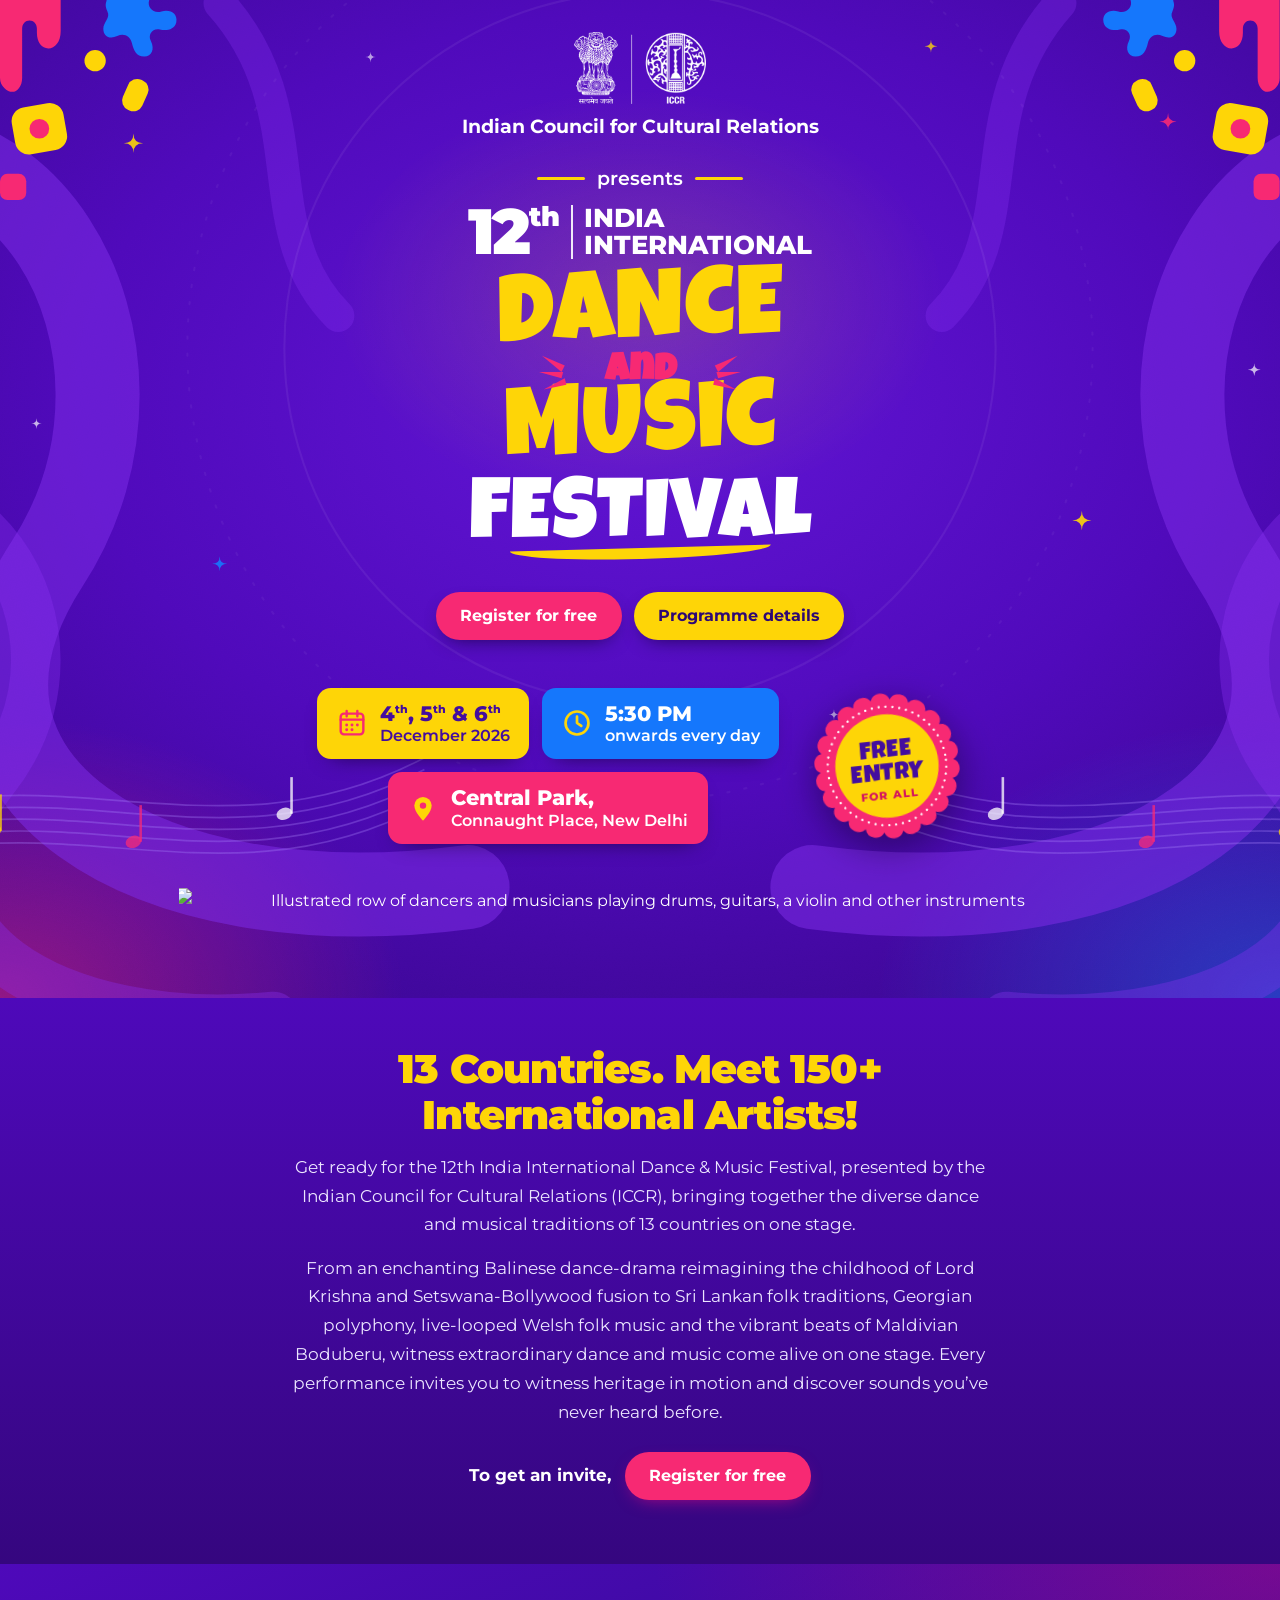
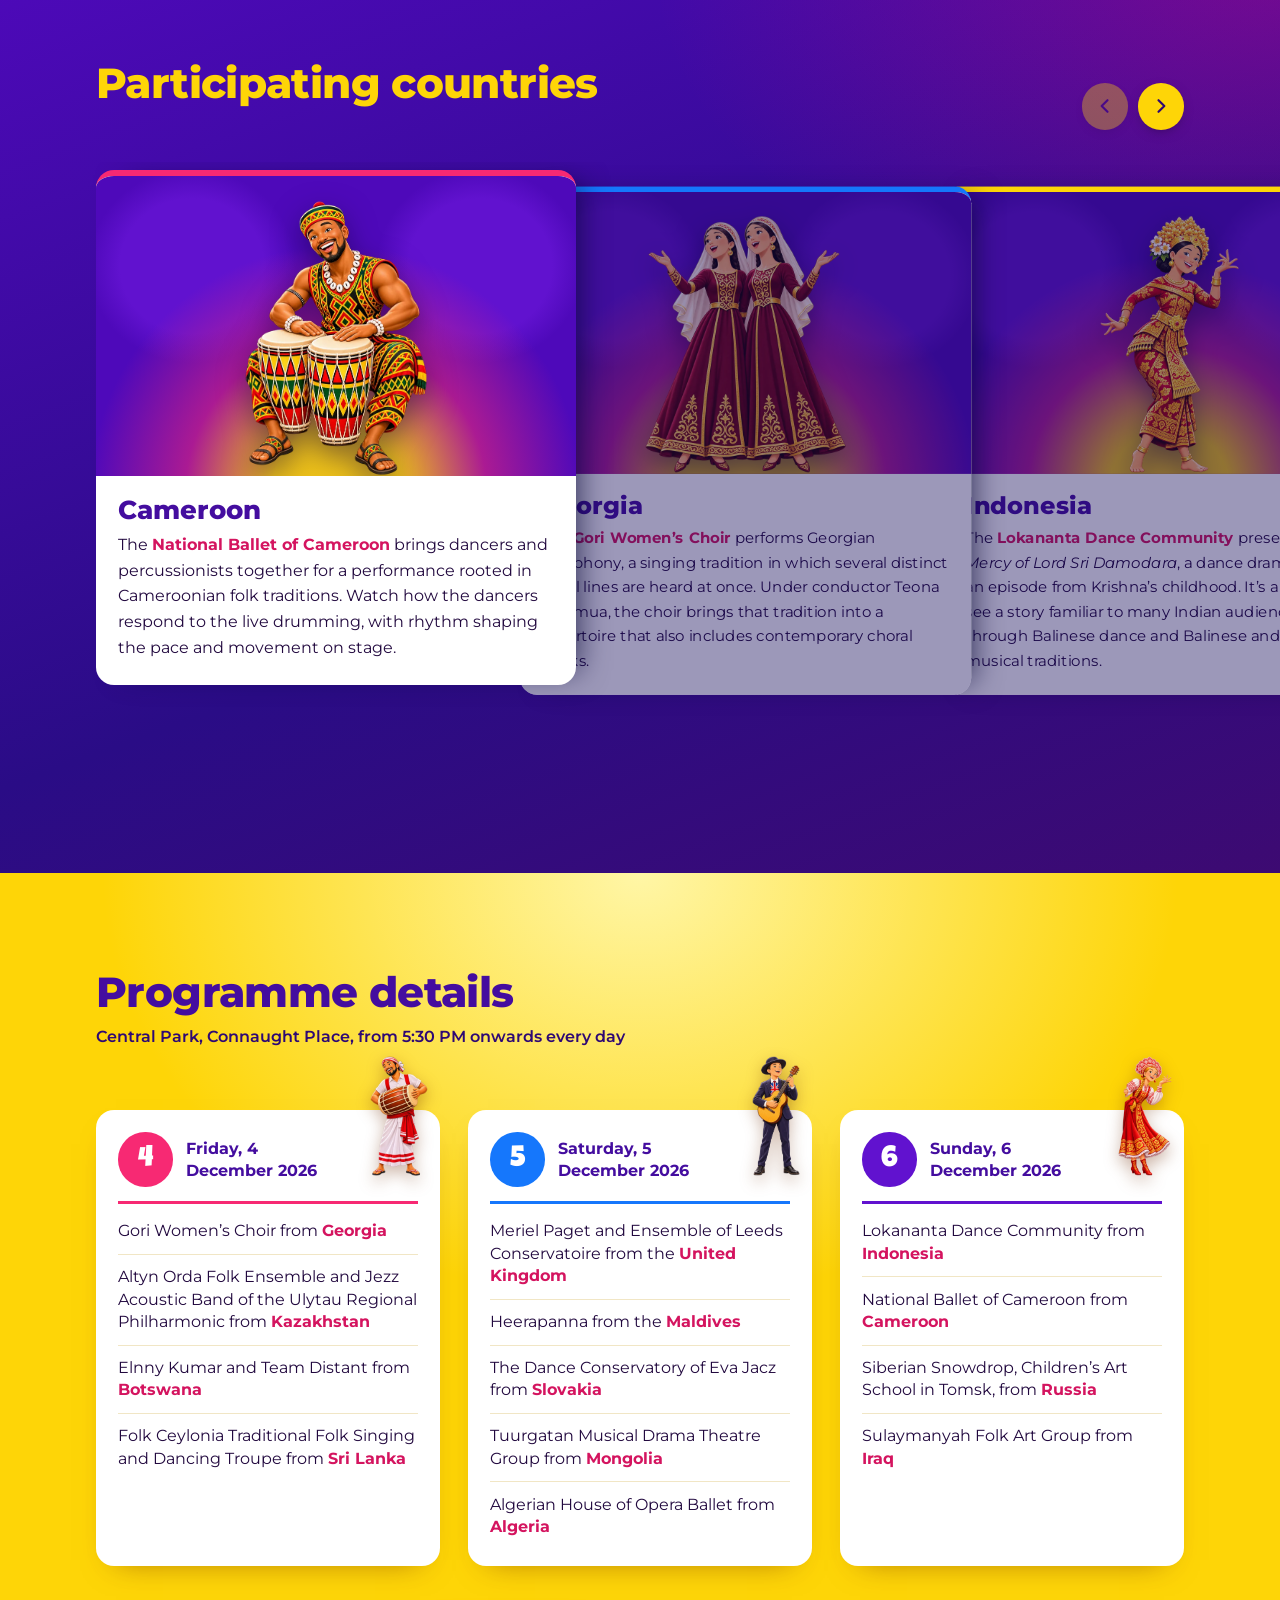
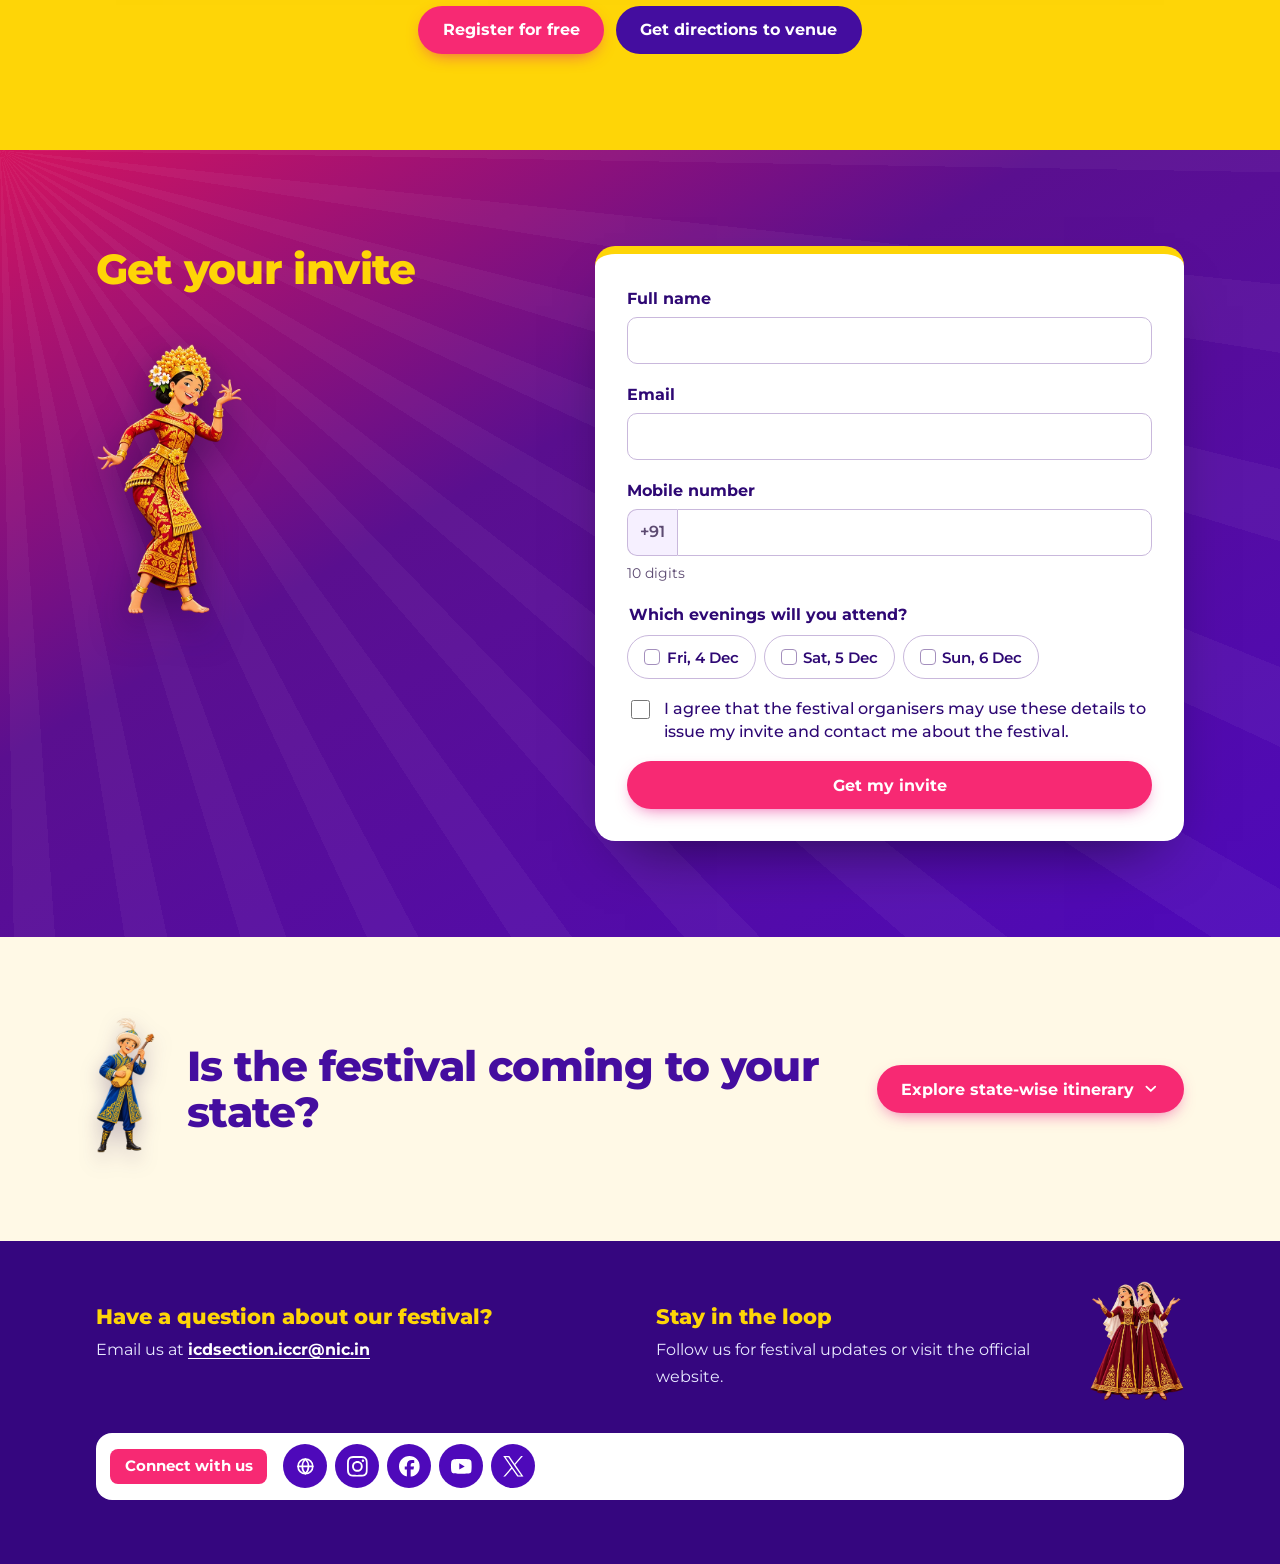
==== mus-dance/index.html @ d23a51f9 "feat: add event registration form and styling updates" ====
<!doctype html>
<html lang="en">
<head>
  <meta charset="utf-8">
  <meta name="viewport" content="width=device-width, initial-scale=1">
  <title>12th India International Dance &amp; Music Festival | 4–6 December 2026, New Delhi</title>
  <meta name="description" content="Three evenings of dance and music from around the world at Central Park, Connaught Place, New Delhi. 4–6 December 2026, 5:30 PM onwards. Free entry — register for your invite.">

  <!-- ===== Copy these into the host page's <head> ===== -->
  <link rel="preconnect" href="https://fonts.googleapis.com">
  <link rel="preconnect" href="https://fonts.gstatic.com" crossorigin>
  <link rel="stylesheet" href="https://fonts.googleapis.com/css2?family=Luckiest+Guy&family=Montserrat:ital,wght@0,400;0,500;0,600;0,700;0,800;0,900;1,800&display=swap">
  <link rel="stylesheet" href="iidmf.css">
  <style>.iidmf-demo-body{margin:0}</style> <!-- demo page only, do not copy -->
  <!-- ===== end ===== -->
</head>
<body class="iidmf-demo-body">

<!-- =====================================================================
     EMBED START — paste everything from here to "EMBED END" into the page
     ===================================================================== -->
<div class="iidmf" id="iidmf" lang="en"
     data-function-url="https://ymoplljkdpqenexgxamt.supabase.co/functions/v1/register"
     data-logo="assets/iccr-logo-white.png">

  <!-- ================= HERO ================= -->
  <header class="iidmf-hero" id="iidmf-top">
    <svg class="iidmf-splash iidmf-splash--l" viewBox="0 0 240 260" aria-hidden="true" focusable="false">
      <path fill="#f72973" d="M0 0h74v38c0 13-7 21-15 21s-14-7-14-19v-5c0-6-4-10-9-10s-9 4-9 10v60c0 10-6 17-12 17S0 105 0 95z"/>
      <path fill="#1577fc" d="M112 0h70c-3 9 5 17 15 14 11-3 20 3 18 13-2 9-12 11-20 9-9-2-15 6-11 14 5 10 1 19-8 19-10 0-13-8-15-16-2-9-10-13-18-9-9 4-17 1-17-9 0-8 9-13 5-21-4-9-1-11-1-14z"/>
      <rect x="16" y="128" width="64" height="58" rx="17" fill="#fed507" transform="rotate(-10 48 157)"/>
      <circle cx="48" cy="157" r="12" fill="#f72973"/>
      <circle cx="116" cy="74" r="13" fill="#fed507"/>
      <rect x="0" y="212" width="32" height="32" rx="9" fill="#f72973"/>
      <rect x="152" y="96" width="26" height="40" rx="12" fill="#fed507" transform="rotate(24 165 116)"/>
    </svg>
    <svg class="iidmf-splash iidmf-splash--r" viewBox="0 0 240 260" aria-hidden="true" focusable="false">
      <path fill="#f72973" d="M0 0h74v38c0 13-7 21-15 21s-14-7-14-19v-5c0-6-4-10-9-10s-9 4-9 10v60c0 10-6 17-12 17S0 105 0 95z"/>
      <path fill="#1577fc" d="M112 0h70c-3 9 5 17 15 14 11-3 20 3 18 13-2 9-12 11-20 9-9-2-15 6-11 14 5 10 1 19-8 19-10 0-13-8-15-16-2-9-10-13-18-9-9 4-17 1-17-9 0-8 9-13 5-21-4-9-1-11-1-14z"/>
      <rect x="16" y="128" width="64" height="58" rx="17" fill="#fed507" transform="rotate(-10 48 157)"/>
      <circle cx="48" cy="157" r="12" fill="#f72973"/>
      <circle cx="116" cy="74" r="13" fill="#fed507"/>
      <rect x="0" y="212" width="32" height="32" rx="9" fill="#f72973"/>
      <rect x="152" y="96" width="26" height="40" rx="12" fill="#fed507" transform="rotate(24 165 116)"/>
    </svg>
    <div class="iidmf-hero__head">
      <img class="iidmf-hero__logo" src="assets/iccr-logo-white.png" width="360" height="198" alt="Government of India, Indian Council for Cultural Relations (ICCR)">
      <p class="iidmf-hero__org">Indian Council for Cultural Relations</p>
      <p class="iidmf-hero__presents"><span>presents</span></p>
      <h1 class="iidmf-title">
        <span class="iidmf-title__top"><span class="iidmf-title__num">12<sup>th</sup></span> <span class="iidmf-title__intl">India <br>International</span></span>
        <span class="iidmf-title__dance">Dance</span>
        <span class="iidmf-title__and"><span class="iidmf-burst iidmf-burst--l" aria-hidden="true"></span>and<span class="iidmf-burst iidmf-burst--r" aria-hidden="true"></span></span>
        <span class="iidmf-title__music">Music</span>
        <span class="iidmf-title__fest">Festival</span>
      </h1>
      <div class="iidmf-hero__actions">
        <a class="iidmf-btn iidmf-btn--primary" href="#iidmf-register">Register for free</a>
        <a class="iidmf-btn iidmf-btn--sun" href="#iidmf-programme">Programme details</a>
      </div>
    </div>

    <div class="iidmf-wrap iidmf-hero__info" aria-label="Dates, time and venue">
      <ul class="iidmf-pills">
        <li class="iidmf-pill">
          <svg viewBox="0 0 24 24" aria-hidden="true"><use href="#iidmf-i-cal"/></svg>
          <span><strong>4<sup>th</sup>, 5<sup>th</sup> &amp; 6<sup>th</sup></strong> December 2026</span>
        </li>
        <li class="iidmf-pill">
          <svg viewBox="0 0 24 24" aria-hidden="true"><use href="#iidmf-i-clock"/></svg>
          <span><strong>5:30 PM</strong> onwards every day</span>
        </li>
        <li class="iidmf-pill">
          <svg viewBox="0 0 24 24" aria-hidden="true"><use href="#iidmf-i-pin"/></svg>
          <span><strong>Central Park,</strong> Connaught Place, New Delhi</span>
        </li>
      </ul>
      <svg class="iidmf-free" viewBox="0 0 200 200" role="img" aria-label="Free entry for all">
          <path fill="#f72973" d="M187.80 100.00A13.28 13.28 0 0 1 184.24 124.74A13.28 13.28 0 0 1 173.86 147.47A13.28 13.28 0 0 1 157.50 166.35A13.28 13.28 0 0 1 136.47 179.87A13.28 13.28 0 0 1 112.50 186.91A13.28 13.28 0 0 1 87.50 186.91A13.28 13.28 0 0 1 63.53 179.87A13.28 13.28 0 0 1 42.50 166.35A13.28 13.28 0 0 1 26.14 147.47A13.28 13.28 0 0 1 15.76 124.74A13.28 13.28 0 0 1 12.20 100.00A13.28 13.28 0 0 1 15.76 75.26A13.28 13.28 0 0 1 26.14 52.53A13.28 13.28 0 0 1 42.50 33.65A13.28 13.28 0 0 1 63.53 20.13A13.28 13.28 0 0 1 87.50 13.09A13.28 13.28 0 0 1 112.50 13.09A13.28 13.28 0 0 1 136.47 20.13A13.28 13.28 0 0 1 157.50 33.65A13.28 13.28 0 0 1 173.86 52.53A13.28 13.28 0 0 1 184.24 75.26A13.28 13.28 0 0 1 187.80 100.00Z"/>
          <circle cx="100" cy="100" r="78" fill="none" stroke="#fff" stroke-width="3" stroke-dasharray="0.1 9" stroke-linecap="round"/>
          <circle cx="100" cy="100" r="68" fill="#fed507"/>
          <text x="100" y="88" text-anchor="middle">FREE</text>
          <text x="100" y="119" text-anchor="middle">ENTRY</text>
          <text class="iidmf-free__small" x="100" y="143" text-anchor="middle">FOR ALL</text>
        </svg>
    </div>

    <img class="iidmf-hero__figures"
         src="assets/dancing-figures-1978.webp"
         srcset="assets/dancing-figures-1000.webp 1000w, assets/dancing-figures-1978.webp 1978w"
         sizes="(max-width: 62rem) 100vw, 62rem"
         width="1978" height="236"
         alt="Illustrated row of dancers and musicians playing drums, guitars, a violin and other instruments">
  </header>

  <!-- ================= INTRO ================= -->
  <section class="iidmf-band" id="iidmf-about" aria-labelledby="iidmf-intro-h">
    <div class="iidmf-wrap iidmf-band__text">
      <h2 class="iidmf-band__h" id="iidmf-intro-h">13 Countries. Meet 150+ International Artists!</h2>
      <p class="iidmf-band__lede">Get ready for the 12th India International Dance &amp; Music Festival, presented by the Indian Council for Cultural Relations (ICCR), bringing together the diverse dance and musical traditions of 13 countries on one stage.</p>
      <p class="iidmf-band__lede">From an enchanting Balinese dance-drama reimagining the childhood of Lord Krishna and Setswana-Bollywood fusion to Sri Lankan folk traditions, Georgian polyphony, live-looped Welsh folk music and the vibrant beats of Maldivian Boduberu, witness extraordinary dance and music come alive on one stage. Every performance invites you to witness heritage in motion and discover sounds you’ve never heard before.</p>
      <p class="iidmf-band__cta"><span>To get an invite,</span> <a class="iidmf-btn iidmf-btn--primary" href="#iidmf-register">Register for free</a></p>
    </div>
  </section>

  <!-- ================= COUNTRIES ================= -->
  <section class="iidmf-section iidmf-countries" id="iidmf-countries" aria-labelledby="iidmf-countries-h">
    <div class="iidmf-wrap">
      <div class="iidmf-countries__head">
        <h2 class="iidmf-h2" id="iidmf-countries-h">Participating countries</h2>
        <div class="iidmf-countries__controls">
          <button type="button" class="iidmf-round" data-iidmf-prev aria-label="Previous country">
            <svg viewBox="0 0 24 24" aria-hidden="true"><path d="M15 5l-7 7 7 7"/></svg>
          </button>
          <button type="button" class="iidmf-round" data-iidmf-next aria-label="Next country">
            <svg viewBox="0 0 24 24" aria-hidden="true"><path d="M9 5l7 7-7 7"/></svg>
          </button>
        </div>
      </div>
    </div>

    <!--
      PHOTOS: put image paths in data-photos (comma separated) and a short
      description in data-alt. Missing images show a placeholder.
    -->
    <div class="iidmf-countries__track" tabindex="0" aria-label="Participating countries, scroll sideways for more">
      <article class="iidmf-country">
        <div class="iidmf-country__media" data-photos="assets/countries/cameroon-1.jpg, assets/countries/cameroon-2.jpg, assets/countries/cameroon-3.jpg" data-alt="National Ballet of Cameroon performing" data-character="assets/characters/character-cameroon-drummer.webp" data-character-alt="Illustration: a Cameroonian drummer in patterned red, yellow and green, playing two hand drums"></div>
        <div class="iidmf-country__body">
          <h3 class="iidmf-country__name">Cameroon</h3>
          <p>The <strong>National Ballet of Cameroon</strong> brings dancers and percussionists together for a performance rooted in Cameroonian folk traditions. Watch how the dancers respond to the live drumming, with rhythm shaping the pace and movement on stage.</p>
        </div>
      </article>

      <article class="iidmf-country">
        <div class="iidmf-country__media" data-photos="assets/countries/georgia-1.jpg, assets/countries/georgia-2.jpg, assets/countries/georgia-3.jpg" data-alt="Gori Women’s Choir performing" data-character="assets/characters/character-georgia-choir-singers.webp" data-character-alt="Illustration: two Georgian singers in burgundy dresses and white veils, singing"></div>
        <div class="iidmf-country__body">
          <h3 class="iidmf-country__name">Georgia</h3>
          <p>The <strong>Gori Women’s Choir</strong> performs Georgian polyphony, a singing tradition in which several distinct vocal lines are heard at once. Under conductor Teona Tsiramua, the choir brings that tradition into a repertoire that also includes contemporary choral works.</p>
        </div>
      </article>

      <article class="iidmf-country">
        <div class="iidmf-country__media" data-photos="assets/countries/indonesia-1.jpg, assets/countries/indonesia-2.jpg, assets/countries/indonesia-3.jpg" data-alt="Lokananta Dance Community performing" data-character="assets/characters/character-indonesia-balinese-dancer.webp" data-character-alt="Illustration: a Balinese dancer in red and gold with a flower crown"></div>
        <div class="iidmf-country__body">
          <h3 class="iidmf-country__name">Indonesia</h3>
          <p>The <strong>Lokananta Dance Community</strong> presents <em>The Mercy of Lord Sri Damodara</em>, a dance drama based on an episode from Krishna’s childhood. It’s a chance to see a story familiar to many Indian audiences told through Balinese dance and Balinese and Javanese musical traditions.</p>
        </div>
      </article>

      <article class="iidmf-country">
        <div class="iidmf-country__media" data-photos="assets/countries/kazakhstan-1.jpg, assets/countries/kazakhstan-2.jpg, assets/countries/kazakhstan-3.jpg" data-alt="Ulytau Regional Philharmonic and Altyn Orda Folk Ensemble performing" data-character="assets/characters/character-kazakhstan-dombra-player.webp" data-character-alt="Illustration: a Kazakh musician in a blue embroidered coat and fur hat, playing the dombra"></div>
        <div class="iidmf-country__body">
          <h3 class="iidmf-country__name">Kazakhstan</h3>
          <p>The <strong>Ulytau Regional Philharmonic</strong> and <strong>Altyn Orda Folk Ensemble</strong> bring different strands of Kazakh music to the festival, from folk compositions to contemporary acoustic arrangements. Listen for the <em>dombra</em>, a plucked string instrument, and the <em>kobyz</em>, whose bowed sound gives Kazakh traditional music a different texture.</p>
        </div>
      </article>

      <article class="iidmf-country">
        <div class="iidmf-country__media" data-photos="assets/countries/mongolia-1.jpg, assets/countries/mongolia-2.jpg, assets/countries/mongolia-3.jpg" data-alt="Tuurgatan Musical Drama Theatre Group performing" data-character="assets/characters/character-mongolia-morin-khuur-player.webp" data-character-alt="Illustration: a Mongolian musician in a blue robe, playing the horse-head fiddle"></div>
        <div class="iidmf-country__body">
          <h3 class="iidmf-country__name">Mongolia</h3>
          <p>The <strong>Tuurgatan Musical Drama Theatre Group</strong> draws inspiration from the Barga and Buryat communities of eastern Mongolia. Its musical pieces reflect the customs of these communities and the mountains, rivers and landscapes that shape their sense of place.</p>
        </div>
      </article>

      <article class="iidmf-country">
        <div class="iidmf-country__media" data-photos="assets/countries/russia-1.jpg, assets/countries/russia-2.jpg, assets/countries/russia-3.jpg" data-alt="Siberian Snowdrop dance ensemble performing" data-character="assets/characters/character-russia-folk-dancer.webp" data-character-alt="Illustration: a Russian folk dancer in a red sarafan and kokoshnik headdress"></div>
        <div class="iidmf-country__body">
          <h3 class="iidmf-country__name">Russia</h3>
          <p><strong>Siberian Snowdrop</strong>, a young dance ensemble from the Children’s Art School in Tomsk, performs Russian folk dance alongside contemporary choreography. Siberian themes and the details of traditional costumes add regional character to the ensemble’s work.</p>
        </div>
      </article>

      <article class="iidmf-country">
        <div class="iidmf-country__media" data-photos="assets/countries/uk-1.jpg, assets/countries/uk-2.jpg, assets/countries/uk-3.jpg" data-alt="Meriel Paget and ensemble performing" data-character="assets/characters/character-uk-guitarist.webp" data-character-alt="Illustration: a British musician in a suit and hat, playing an acoustic guitar"></div>
        <div class="iidmf-country__body">
          <h3 class="iidmf-country__name">United Kingdom</h3>
          <p><strong>Meriel Paget and ensemble</strong>, from the Leeds Conservatoire, weave traditional Welsh tunes into a set of alternative folk music and original songwriting. Fiddle and voice carry the melodies, while live looping lets the musicians build layers of sound as they perform.</p>
        </div>
      </article>

      <article class="iidmf-country">
        <div class="iidmf-country__media" data-photos="assets/countries/algeria-1.jpg, assets/countries/algeria-2.jpg, assets/countries/algeria-3.jpg" data-alt="Algerian House of Opera Ballet performing"></div>
        <div class="iidmf-country__body">
          <h3 class="iidmf-country__name">Algeria</h3>
          <p>The <strong>Algerian House of Opera Ballet</strong> draws on Algerian folk dance and brings it into conversation with classical ballet and contemporary choreography. The troupe’s work offers a glimpse of how traditional steps and gestures can take on new forms on stage.</p>
        </div>
      </article>

      <article class="iidmf-country">
        <div class="iidmf-country__media" data-photos="assets/countries/botswana-1.jpg, assets/countries/botswana-2.jpg, assets/countries/botswana-3.jpg" data-alt="Elnny Kumar &amp; Team Distant performing"></div>
        <div class="iidmf-country__body">
          <h3 class="iidmf-country__name">Botswana</h3>
          <p><strong>Elnny Kumar &amp; Team Distant</strong> bring together influences from Setswana music and Bollywood. Kumar’s work reflects a connection to both Botswana and Indian performance traditions, giving the audience a chance to hear how those influences come together in one ensemble.</p>
        </div>
      </article>

      <article class="iidmf-country">
        <div class="iidmf-country__media" data-photos="assets/countries/iraq-1.jpg, assets/countries/iraq-2.jpg, assets/countries/iraq-3.jpg" data-alt="Sulaymanyah Folk Art Group performing"></div>
        <div class="iidmf-country__body">
          <h3 class="iidmf-country__name">Iraq</h3>
          <p>The <strong>Sulaymanyah Folk Art Group</strong> shares Kurdish folklore through dance, music and traditional dress. The performance offers a glimpse of the stories and customs of Iraq’s Kurdistan Region, with costume and movement doing part of the storytelling.</p>
        </div>
      </article>

      <article class="iidmf-country">
        <div class="iidmf-country__media" data-photos="assets/countries/maldives-1.jpg, assets/countries/maldives-2.jpg, assets/countries/maldives-3.jpg" data-alt="Heerapanna performing"></div>
        <div class="iidmf-country__body">
          <h3 class="iidmf-country__name">Maldives</h3>
          <p><strong>Heerapanna</strong> performs original songs in Dhivehi, with the <em>boduberu</em>, a traditional Maldivian drum, at the centre of its sound. The ensemble gives the drum a place in contemporary songwriting, making its rhythm as much a part of the music as the melody.</p>
        </div>
      </article>

      <article class="iidmf-country">
        <div class="iidmf-country__media" data-photos="assets/countries/slovakia-1.jpg, assets/countries/slovakia-2.jpg, assets/countries/slovakia-3.jpg" data-alt="Dance Conservatory of Eva Jacz performing"></div>
        <div class="iidmf-country__body">
          <h3 class="iidmf-country__name">Slovak Republic</h3>
          <p>The <strong>Dance Conservatory of Eva Jacz</strong> presents Slovak folk and contemporary dance. The festival performance offers a glimpse of both styles through dancers whose training also includes classical ballet.</p>
        </div>
      </article>
    </div>
  </section>

  <!-- ================= PROGRAMME ================= -->
  <section class="iidmf-section iidmf-programme" id="iidmf-programme" aria-labelledby="iidmf-programme-h">
    <div class="iidmf-wrap">
      <h2 class="iidmf-h2" id="iidmf-programme-h">Programme details</h2>
      <p class="iidmf-programme__time">Central Park, Connaught Place, from 5:30 PM onwards every day</p>

      <div class="iidmf-programme__days">
        <section class="iidmf-day" id="iidmf-day-2026-12-04" aria-labelledby="iidmf-day1">
          <img class="iidmf-char iidmf-char--day" src="assets/characters/character-sri-lanka-drummer.webp" width="348" height="720" alt="" aria-hidden="true" loading="lazy" decoding="async">
          <h3 class="iidmf-day__date" id="iidmf-day1"><span class="iidmf-day__num">4</span> Friday, 4 December 2026</h3>
          <ul class="iidmf-day__list">
            <li>Gori Women’s Choir from <strong>Georgia</strong></li>
            <li>Altyn Orda Folk Ensemble and Jezz Acoustic Band of the Ulytau Regional Philharmonic from <strong>Kazakhstan</strong></li>
            <li>Elnny Kumar and Team Distant from <strong>Botswana</strong></li>
            <li>Folk Ceylonia Traditional Folk Singing and Dancing Troupe from <strong>Sri Lanka</strong></li>
          </ul>
        </section>

        <section class="iidmf-day" id="iidmf-day-2026-12-05" aria-labelledby="iidmf-day2">
          <img class="iidmf-char iidmf-char--day" src="assets/characters/character-uk-guitarist.webp" width="291" height="720" alt="" aria-hidden="true" loading="lazy" decoding="async">
          <h3 class="iidmf-day__date" id="iidmf-day2"><span class="iidmf-day__num">5</span> Saturday, 5 December 2026</h3>
          <ul class="iidmf-day__list">
            <li>Meriel Paget and Ensemble of Leeds Conservatoire from the <strong>United Kingdom</strong></li>
            <li>Heerapanna from the <strong>Maldives</strong></li>
            <li>The Dance Conservatory of Eva Jacz from <strong>Slovakia</strong></li>
            <li>Tuurgatan Musical Drama Theatre Group from <strong>Mongolia</strong></li>
            <li>Algerian House of Opera Ballet from <strong>Algeria</strong></li>
          </ul>
        </section>

        <section class="iidmf-day" id="iidmf-day-2026-12-06" aria-labelledby="iidmf-day3">
          <img class="iidmf-char iidmf-char--day" src="assets/characters/character-russia-folk-dancer.webp" width="326" height="720" alt="" aria-hidden="true" loading="lazy" decoding="async">
          <h3 class="iidmf-day__date" id="iidmf-day3"><span class="iidmf-day__num">6</span> Sunday, 6 December 2026</h3>
          <ul class="iidmf-day__list">
            <li>Lokananta Dance Community from <strong>Indonesia</strong></li>
            <li>National Ballet of Cameroon from <strong>Cameroon</strong></li>
            <li>Siberian Snowdrop, Children’s Art School in Tomsk, from <strong>Russia</strong></li>
            <li>Sulaymanyah Folk Art Group from <strong>Iraq</strong></li>
          </ul>
        </section>
      </div>

      <div class="iidmf-programme__actions">
        <a class="iidmf-btn iidmf-btn--primary" href="#iidmf-register">Register for free</a>
        <a class="iidmf-btn iidmf-btn--purple" href="https://www.google.com/maps/search/?api=1&amp;query=Central+Park+Connaught+Place+New+Delhi" target="_blank" rel="noopener">Get directions to venue<span class="iidmf-sr"> (opens Google Maps in a new tab)</span></a>
      </div>
    </div>
  </section>

  <!-- ================= REGISTER ================= -->
  <section class="iidmf-section iidmf-register" id="iidmf-register" aria-labelledby="iidmf-register-h">
    <div class="iidmf-wrap iidmf-register__grid">
      <div class="iidmf-register__intro">
        <img class="iidmf-char iidmf-char--register" src="assets/characters/character-indonesia-balinese-dancer.webp" width="389" height="720" alt="" aria-hidden="true" loading="lazy" decoding="async">
        <h2 class="iidmf-h2" id="iidmf-register-h">Get your invite</h2>
      </div>

      <div class="iidmf-register__card">
        <form class="iidmf-form" data-iidmf-form novalidate>
          <div class="iidmf-field">
            <label for="iidmf-name">Full name</label>
            <input id="iidmf-name" name="full_name" type="text" autocomplete="name" maxlength="80" required aria-describedby="iidmf-name-err">
            <p class="iidmf-err" id="iidmf-name-err"></p>
          </div>

          <div class="iidmf-field">
            <label for="iidmf-email">Email</label>
            <input id="iidmf-email" name="email" type="email" autocomplete="email" inputmode="email" maxlength="254" required aria-describedby="iidmf-email-err">
            <p class="iidmf-err" id="iidmf-email-err"></p>
          </div>

          <div class="iidmf-field">
            <label for="iidmf-phone">Mobile number</label>
            <div class="iidmf-prefix">
              <span aria-hidden="true">+91</span>
              <input id="iidmf-phone" name="phone" type="tel" autocomplete="tel-national" inputmode="numeric" maxlength="16" required aria-describedby="iidmf-phone-hint iidmf-phone-err">
            </div>
            <p class="iidmf-hint" id="iidmf-phone-hint">10 digits</p>
            <p class="iidmf-err" id="iidmf-phone-err"></p>
          </div>

          <fieldset class="iidmf-field iidmf-days" aria-describedby="iidmf-days-err">
            <legend>Which evenings will you attend?</legend>
            <div class="iidmf-days__opts">
              <label class="iidmf-chip"><input type="checkbox" name="days" value="2026-12-04"><span>Fri, 4 Dec</span></label>
              <label class="iidmf-chip"><input type="checkbox" name="days" value="2026-12-05"><span>Sat, 5 Dec</span></label>
              <label class="iidmf-chip"><input type="checkbox" name="days" value="2026-12-06"><span>Sun, 6 Dec</span></label>
            </div>
            <p class="iidmf-err" id="iidmf-days-err"></p>
          </fieldset>

          <!-- Spam trap: hidden from people, bots fill it in -->
          <div class="iidmf-trap" aria-hidden="true">
            <label for="iidmf-website">Leave this empty</label>
            <input id="iidmf-website" name="website" type="text" tabindex="-1" autocomplete="off">
          </div>

          <div class="iidmf-field">
            <label class="iidmf-consent">
              <input type="checkbox" name="consent" required aria-describedby="iidmf-consent-err">
              <span>I agree that the festival organisers may use these details to issue my invite and contact me about the festival.</span>
            </label>
            <p class="iidmf-err" id="iidmf-consent-err"></p>
          </div>

          <p class="iidmf-form__status" role="alert" data-iidmf-status></p>

          <button type="submit" class="iidmf-btn iidmf-btn--primary iidmf-btn--block" data-iidmf-submit>Get my invite</button>
        </form>

        <div class="iidmf-success" data-iidmf-success hidden tabindex="-1">
          <h3 class="iidmf-success__h" data-iidmf-success-h>Your invite is ready</h3>
          <p data-iidmf-success-p>Download your pass and keep it handy for the entry gate.</p>
          <img class="iidmf-success__img" data-iidmf-pass-img alt="">
          <div class="iidmf-success__actions">
            <a class="iidmf-btn iidmf-btn--primary" data-iidmf-download href="#" download>Download pass</a>
            <button type="button" class="iidmf-btn iidmf-btn--ghost" data-iidmf-again>Register someone else</button>
          </div>
        </div>
      </div>
    </div>
  </section>

  <!-- ================= STATE-WISE ITINERARY ================= -->
  <section class="iidmf-section iidmf-tour" id="iidmf-tour" aria-labelledby="iidmf-tour-h">
    <div class="iidmf-wrap">
      <div class="iidmf-tour__head">
        <img class="iidmf-char iidmf-char--tour" src="assets/characters/character-kazakhstan-dombra-player.webp" width="312" height="720" alt="" aria-hidden="true" loading="lazy" decoding="async">
        <h2 class="iidmf-h2" id="iidmf-tour-h">Is the festival coming to your state?</h2>
        <button type="button" class="iidmf-btn iidmf-btn--primary" aria-expanded="false" aria-controls="iidmf-tour-list" data-iidmf-tour-toggle>
          <span data-iidmf-tour-label>Explore state-wise itinerary</span>
          <svg class="iidmf-chev" viewBox="0 0 24 24" aria-hidden="true"><path d="M6 9l6 6 6-6"/></svg>
        </button>
      </div>

      <div id="iidmf-tour-list" class="iidmf-tour__panel" hidden>
        <h3 class="iidmf-tour__title">State-wise itinerary</h3>
        <span class="iidmf-ornament iidmf-ornament--center" aria-hidden="true"></span>
        <p class="iidmf-swipe-hint">Swipe to see all 10 stops</p>
        <ul class="iidmf-tour__grid">
          <li class="iidmf-stop">
            <h4 class="iidmf-stop__state">Uttar Pradesh</h4>
            <p class="iidmf-stop__row"><svg viewBox="0 0 24 24" aria-hidden="true"><use href="#iidmf-i-cal"/></svg><span>25 &amp; 26 November 2026</span></p>
            <p class="iidmf-stop__row"><svg viewBox="0 0 24 24" aria-hidden="true"><use href="#iidmf-i-pin"/></svg><span>Tribal Festival, UP Darshan Park, Gomti Nagar, Lucknow</span></p>
            <p class="iidmf-stop__extra">In collaboration with the International Tribal Festival</p>
            <p class="iidmf-stop__extra">Cultural groups: Kazakhstan and Maldives</p>
          </li>
          <li class="iidmf-stop">
            <h4 class="iidmf-stop__state">Odisha</h4>
            <p class="iidmf-stop__row"><svg viewBox="0 0 24 24" aria-hidden="true"><use href="#iidmf-i-cal"/></svg><span>28 &amp; 29 November 2026</span></p>
            <p class="iidmf-stop__row"><svg viewBox="0 0 24 24" aria-hidden="true"><use href="#iidmf-i-pin"/></svg><span>Bali Jatra Utsav, Cuttack</span></p>
            <p class="iidmf-stop__extra">In collaboration with Historic Kataka Balijatra</p>
            <p class="iidmf-stop__extra">Cultural groups: Kazakhstan and Maldives</p>
          </li>
          <li class="iidmf-stop">
            <h4 class="iidmf-stop__state">Gujarat</h4>
            <p class="iidmf-stop__row"><svg viewBox="0 0 24 24" aria-hidden="true"><use href="#iidmf-i-cal"/></svg><span>1 &amp; 2 December 2026</span></p>
            <p class="iidmf-stop__row"><svg viewBox="0 0 24 24" aria-hidden="true"><use href="#iidmf-i-pin"/></svg><span>Rann Utsav, Rann Tent City, Dhordo, Kutch</span></p>
            <p class="iidmf-stop__extra">In collaboration with the Kutch Festival</p>
            <p class="iidmf-stop__extra">Cultural groups: Kazakhstan and Maldives</p>
          </li>
          <li class="iidmf-stop iidmf-stop--home">
            <h4 class="iidmf-stop__state">Delhi</h4>
            <p class="iidmf-stop__row"><svg viewBox="0 0 24 24" aria-hidden="true"><use href="#iidmf-i-cal"/></svg><span>4, 5 &amp; 6 December 2026</span></p>
            <p class="iidmf-stop__row"><svg viewBox="0 0 24 24" aria-hidden="true"><use href="#iidmf-i-pin"/></svg><span>Central Park, Connaught Place, New Delhi</span></p>
            <p class="iidmf-stop__extra">12th India International Dance &amp; Music Festival</p>
            <p class="iidmf-stop__extra">Cultural groups: 13 groups</p>
          </li>
          <li class="iidmf-stop">
            <h4 class="iidmf-stop__state">Chandigarh</h4>
            <p class="iidmf-stop__row"><svg viewBox="0 0 24 24" aria-hidden="true"><use href="#iidmf-i-cal"/></svg><span>7 &amp; 8 December 2026</span></p>
            <p class="iidmf-stop__row"><svg viewBox="0 0 24 24" aria-hidden="true"><use href="#iidmf-i-pin"/></svg><span>Chandigarh University</span></p>
            <p class="iidmf-stop__extra">12th India International Dance &amp; Music Festival</p>
            <p class="iidmf-stop__extra">Cultural groups: 11 groups</p>
          </li>
          <li class="iidmf-stop">
            <h4 class="iidmf-stop__state">Meghalaya</h4>
            <p class="iidmf-stop__row"><svg viewBox="0 0 24 24" aria-hidden="true"><use href="#iidmf-i-cal"/></svg><span>11 &amp; 12 December 2026</span></p>
            <p class="iidmf-stop__row"><svg viewBox="0 0 24 24" aria-hidden="true"><use href="#iidmf-i-pin"/></svg><span>Tri Hills Ensemble Festival, U Soso Tham Auditorium, Shillong</span></p>
            <p class="iidmf-stop__extra">In collaboration with the Tri Hills Festival</p>
          </li>
          <li class="iidmf-stop">
            <h4 class="iidmf-stop__state">Assam</h4>
            <p class="iidmf-stop__row"><svg viewBox="0 0 24 24" aria-hidden="true"><use href="#iidmf-i-cal"/></svg><span>11 &amp; 12 December 2026</span></p>
            <p class="iidmf-stop__row"><svg viewBox="0 0 24 24" aria-hidden="true"><use href="#iidmf-i-pin"/></svg><span>Srimanta Shankardev Kalakshetra, Guwahati</span></p>
            <p class="iidmf-stop__extra">International Dance &amp; Music Festival</p>
          </li>
          <li class="iidmf-stop">
            <h4 class="iidmf-stop__state">Mizoram</h4>
            <p class="iidmf-stop__row"><svg viewBox="0 0 24 24" aria-hidden="true"><use href="#iidmf-i-pin"/></svg><span>Dates and venue to be confirmed</span></p>
          </li>
          <li class="iidmf-stop">
            <h4 class="iidmf-stop__state">Bihar</h4>
            <p class="iidmf-stop__row"><svg viewBox="0 0 24 24" aria-hidden="true"><use href="#iidmf-i-cal"/></svg><span>11 &amp; 12 December 2026</span></p>
            <p class="iidmf-stop__row"><svg viewBox="0 0 24 24" aria-hidden="true"><use href="#iidmf-i-pin"/></svg><span>International Buddhist Conference, Vaishali</span></p>
            <p class="iidmf-stop__extra">In collaboration with the International Buddhist Conference, Vaishali</p>
            <p class="iidmf-stop__extra">Cultural groups: Indonesia on 11 December and Slovakia on 12 December</p>
          </li>
          <li class="iidmf-stop">
            <h4 class="iidmf-stop__state">Haryana</h4>
            <p class="iidmf-stop__row"><svg viewBox="0 0 24 24" aria-hidden="true"><use href="#iidmf-i-cal"/></svg><span>14 December 2026</span></p>
            <p class="iidmf-stop__row"><svg viewBox="0 0 24 24" aria-hidden="true"><use href="#iidmf-i-pin"/></svg><span>International Geeta Mahotsav, Kurukshetra</span></p>
            <p class="iidmf-stop__extra">In collaboration with Geeta Mahotsav</p>
            <p class="iidmf-stop__extra">Cultural groups: Indonesia and Sri Lanka</p>
          </li>
        </ul>
      </div>
    </div>
  </section>

  <!-- ================= CONTACT ================= -->
  <footer class="iidmf-section iidmf-contact" aria-label="Contact and updates">
    <div class="iidmf-wrap">
      <div class="iidmf-contact__grid">
        <div>
          <h2 class="iidmf-h3">Have a question about our festival?</h2>
          <p>Email us at <a href="mailto:icdsection.iccr@nic.in">icdsection.iccr@nic.in</a></p>
        </div>
        <div>
          <img class="iidmf-char iidmf-char--footer" src="assets/characters/character-georgia-choir-singers.webp" width="566" height="720" alt="" aria-hidden="true" loading="lazy" decoding="async">
          <h2 class="iidmf-h3">Stay in the loop</h2>
          <p>Follow us for festival updates or visit the official website.</p>
        </div>
      </div>
      <div class="iidmf-connect">
        <span class="iidmf-connect__label">Connect with us</span>
        <ul class="iidmf-connect__list">
          <li><a href="https://iccr.gov.in/" target="_blank" rel="noopener" aria-label="ICCR official website (opens in a new tab)"><svg viewBox="0 0 24 24" aria-hidden="true"><use href="#iidmf-i-web"/></svg></a></li>
          <li><a href="https://www.instagram.com/iccr_delhi/" target="_blank" rel="noopener" aria-label="ICCR on Instagram (opens in a new tab)"><svg viewBox="0 0 24 24" aria-hidden="true"><use href="#iidmf-i-instagram"/></svg></a></li>
          <li><a href="https://www.facebook.com/ICCROfficial/" target="_blank" rel="noopener" aria-label="ICCR on Facebook (opens in a new tab)"><svg viewBox="0 0 24 24" aria-hidden="true"><use href="#iidmf-i-facebook"/></svg></a></li>
          <li><a href="https://www.youtube.com/@ICCRHQ" target="_blank" rel="noopener" aria-label="ICCR on YouTube (opens in a new tab)"><svg viewBox="0 0 24 24" aria-hidden="true"><use href="#iidmf-i-youtube"/></svg></a></li>
          <li><a href="https://x.com/iccr_hq" target="_blank" rel="noopener" aria-label="ICCR on X (opens in a new tab)"><svg viewBox="0 0 24 24" aria-hidden="true"><use href="#iidmf-i-x"/></svg></a></li>
        </ul>
      </div>
    </div>
  </footer>

  <!-- Shared icons -->
  <svg class="iidmf-sprite" width="0" height="0" aria-hidden="true" focusable="false">
    <symbol id="iidmf-i-cal" viewBox="0 0 24 24"><rect x="3.5" y="5" width="17" height="15.5" rx="2.5" fill="none" stroke="currentColor" stroke-width="1.8"/><path d="M3.5 9.5h17M8 3v4M16 3v4" stroke="currentColor" stroke-width="1.8" stroke-linecap="round"/><circle cx="8" cy="13.5" r="1.1" fill="currentColor"/><circle cx="12" cy="13.5" r="1.1" fill="currentColor"/><circle cx="16" cy="13.5" r="1.1" fill="currentColor"/><circle cx="8" cy="17" r="1.1" fill="currentColor"/><circle cx="12" cy="17" r="1.1" fill="currentColor"/></symbol>
    <symbol id="iidmf-i-web" viewBox="0 0 24 24"><g fill="none" stroke="currentColor" stroke-width="1.9" stroke-linecap="round"><circle cx="12" cy="12" r="8.5"/><path d="M3.5 12h17M12 3.5c2.6 2.6 3.6 5.4 3.6 8.5s-1 5.9-3.6 8.5M12 3.5C9.4 6.1 8.4 8.9 8.4 12s1 5.9 3.6 8.5"/></g></symbol>
    <symbol id="iidmf-i-instagram" viewBox="0 0 24 24"><path fill="currentColor" d="M7.0301.084c-1.2768.0602-2.1487.264-2.911.5634-.7888.3075-1.4575.72-2.1228 1.3877-.6652.6677-1.075 1.3368-1.3802 2.127-.2954.7638-.4956 1.6365-.552 2.914-.0564 1.2775-.0689 1.6882-.0626 4.947.0062 3.2586.0206 3.6671.0825 4.9473.061 1.2765.264 2.1482.5635 2.9107.308.7889.72 1.4573 1.388 2.1228.6679.6655 1.3365 1.0743 2.1285 1.38.7632.295 1.6361.4961 2.9134.552 1.2773.056 1.6884.069 4.9462.0627 3.2578-.0062 3.668-.0207 4.9478-.0814 1.28-.0607 2.147-.2652 2.9098-.5633.7889-.3086 1.4578-.72 2.1228-1.3881.665-.6682 1.0745-1.3378 1.3795-2.1284.2957-.7632.4966-1.636.552-2.9124.056-1.2809.0692-1.6898.063-4.948-.0063-3.2583-.021-3.6668-.0817-4.9465-.0607-1.2797-.264-2.1487-.5633-2.9117-.3084-.7889-.72-1.4568-1.3876-2.1228C21.2982 1.33 20.628.9208 19.8378.6165 19.074.321 18.2017.1197 16.9244.0645 15.6471.0093 15.236-.005 11.977.0014 8.718.0076 8.31.0215 7.0301.0839m.1402 21.6932c-1.17-.0509-1.8053-.2453-2.2287-.408-.5606-.216-.96-.4771-1.3819-.895-.422-.4178-.6811-.8186-.9-1.378-.1644-.4234-.3624-1.058-.4171-2.228-.0595-1.2645-.072-1.6442-.079-4.848-.007-3.2037.0053-3.583.0607-4.848.05-1.169.2456-1.805.408-2.2282.216-.5613.4762-.96.895-1.3816.4188-.4217.8184-.6814 1.3783-.9003.423-.1651 1.0575-.3614 2.227-.4171 1.2655-.06 1.6447-.072 4.848-.079 3.2033-.007 3.5835.005 4.8495.0608 1.169.0508 1.8053.2445 2.228.408.5608.216.96.4754 1.3816.895.4217.4194.6816.8176.9005 1.3787.1653.4217.3617 1.056.4169 2.2263.0602 1.2655.0739 1.645.0796 4.848.0058 3.203-.0055 3.5834-.061 4.848-.051 1.17-.245 1.8055-.408 2.2294-.216.5604-.4763.96-.8954 1.3814-.419.4215-.8181.6811-1.3783.9-.4224.1649-1.0577.3617-2.2262.4174-1.2656.0595-1.6448.072-4.8493.079-3.2045.007-3.5825-.006-4.848-.0608M16.953 5.5864A1.44 1.44 0 1 0 18.39 4.144a1.44 1.44 0 0 0-1.437 1.4424M5.8385 12.012c.0067 3.4032 2.7706 6.1557 6.173 6.1493 3.4026-.0065 6.157-2.7701 6.1506-6.1733-.0065-3.4032-2.771-6.1565-6.174-6.1498-3.403.0067-6.156 2.771-6.1496 6.1738M8 12.0077a4 4 0 1 1 4.008 3.9921A3.9996 3.9996 0 0 1 8 12.0077"/></symbol>
    <symbol id="iidmf-i-facebook" viewBox="0 0 24 24"><path fill="currentColor" d="M9.101 23.691v-7.98H6.627v-3.667h2.474v-1.58c0-4.085 1.848-5.978 5.858-5.978.401 0 .955.042 1.468.103a8.68 8.68 0 0 1 1.141.195v3.325a8.623 8.623 0 0 0-.653-.036 26.805 26.805 0 0 0-.733-.009c-.707 0-1.259.096-1.675.309a1.686 1.686 0 0 0-.679.622c-.258.42-.374.995-.374 1.752v1.297h3.919l-.386 2.103-.287 1.564h-3.246v8.245C19.396 23.238 24 18.179 24 12.044c0-6.627-5.373-12-12-12s-12 5.373-12 12c0 5.628 3.874 10.35 9.101 11.647Z"/></symbol>
    <symbol id="iidmf-i-youtube" viewBox="0 0 24 24"><path fill="currentColor" d="M23.498 6.186a3.016 3.016 0 0 0-2.122-2.136C19.505 3.545 12 3.545 12 3.545s-7.505 0-9.377.505A3.017 3.017 0 0 0 .502 6.186C0 8.07 0 12 0 12s0 3.93.502 5.814a3.016 3.016 0 0 0 2.122 2.136c1.871.505 9.376.505 9.376.505s7.505 0 9.377-.505a3.015 3.015 0 0 0 2.122-2.136C24 15.93 24 12 24 12s0-3.93-.502-5.814zM9.545 15.568V8.432L15.818 12l-6.273 3.568z"/></symbol>
    <symbol id="iidmf-i-x" viewBox="0 0 24 24"><path fill="currentColor" d="M14.234 10.162 22.977 0h-2.072l-7.591 8.824L7.251 0H.258l9.168 13.343L.258 24H2.33l8.016-9.318L16.749 24h6.993zm-2.837 3.299-.929-1.329L3.076 1.56h3.182l5.965 8.532.929 1.329 7.754 11.09h-3.182z"/></symbol>
    <symbol id="iidmf-i-clock" viewBox="0 0 24 24"><circle cx="12" cy="12" r="8.6" fill="none" stroke="currentColor" stroke-width="2"/><path d="M12 7.2V12l3.2 2.2" fill="none" stroke="currentColor" stroke-width="2" stroke-linecap="round" stroke-linejoin="round"/></symbol>
    <symbol id="iidmf-i-pin" viewBox="0 0 24 24"><path d="M12 21.5s-6.5-6.2-6.5-11.3a6.5 6.5 0 0113 0c0 5.1-6.5 11.3-6.5 11.3z" fill="currentColor"/><circle cx="12" cy="10.2" r="2.4" fill="var(--iidmf-pin-dot, #fff)"/></symbol>
  </svg>
</div>
<!-- =====================================================================
     EMBED END
     ===================================================================== -->

<!-- Copy this script tag to just before the closing body tag of the host page -->
<script src="iidmf.js" defer></script>
</body>
</html>
---- mus-dance/iidmf.css ----
/* ==========================================================================
   12th India International Dance & Music Festival: landing page
   Colours and type follow the official festival poster (violet edition).
   Every rule is scoped under .iidmf so it can't affect the host website.
   ========================================================================== */

.iidmf {
  /* poster palette */
  --violet-bg: #4e09ba;   /* poster background */
  --violet: #6112cf;      /* lighter swirls */
  --indigo: #4e09ba;
  --indigo-deep: #35067f;
  --purple: #440d9f;      /* dark ink on yellow */
  --purple-ink: #2e0874;
  --sun: #fed507;         /* "DANCE", "MUSIC", date pill */
  --gold: #fed507;
  --magenta: #f72973;     /* "and", venue pill, Free entry ring */
  --magenta-deep: #d4145f;
  --blue: #1577fc;        /* time pill, "Participating Countries" */
  --cyan: #1577fc;
  --orange: #ff7a1a;
  --red: #f72973;
  --red-deep: #d4145f;
  --paper: #fff9e6;
  --ink: #22093f;
  --muted: #5d4b72;
  --line: #eedfae;
  --danger: #c4002b;

  --display: "Montserrat", "Segoe UI", system-ui, -apple-system, Roboto, Arial, sans-serif;
  --sans: "Montserrat", "Segoe UI", system-ui, -apple-system, Roboto, Arial, sans-serif;
  --fun: "Luckiest Guy", "Arial Black", Impact, sans-serif; /* the poster's chunky lettering */

  --wrap: 72rem;
  --gutter: clamp(1rem, 4vw, 2rem);
  --sticky-top: 0px; /* set to the host site's sticky header height so in-page links don't land under it */

  font-family: var(--sans);
  font-size: 1rem;
  line-height: 1.65;
  color: var(--ink);
  background: var(--paper);
  -webkit-font-smoothing: antialiased;
  text-rendering: optimizeLegibility;
}

:where(.iidmf) *, :where(.iidmf) *::before, :where(.iidmf) *::after { box-sizing: border-box; }
:where(.iidmf) :where(h1, h2, h3, h4, p, ul, ol, dl, dd, figure, fieldset) { margin: 0; padding: 0; }
:where(.iidmf) :where(ul, ol) { list-style: none; }
:where(.iidmf) :where(img) { max-width: 100%; display: block; }
:where(.iidmf) :where(a) { color: var(--magenta-deep); text-underline-offset: 0.18em; }
:where(.iidmf) :where(a:hover) { color: var(--purple); }
:where(.iidmf) :where(strong) { font-weight: 700; }
.iidmf [hidden] { display: none !important; }
.iidmf [id] { scroll-margin-top: calc(var(--sticky-top) + 1rem); }

.iidmf :focus-visible { outline: 3px solid var(--cyan); outline-offset: 2px; border-radius: 4px; }

.iidmf-sr, .iidmf .iidmf-trap {
  position: absolute !important; width: 1px; height: 1px; overflow: hidden;
  clip: rect(0 0 0 0); clip-path: inset(50%); white-space: nowrap;
}
.iidmf-sprite { position: absolute; width: 0; height: 0; overflow: hidden; }

.iidmf-wrap { max-width: var(--wrap); margin-inline: auto; padding-inline: var(--gutter); }
.iidmf-narrow { max-width: 44rem; margin-inline: auto; }
.iidmf-narrow--left { margin-inline: 0; }
.iidmf-narrow p + p { margin-top: 1em; }
.iidmf-muted { color: var(--muted); }

.iidmf-section { padding-block: clamp(3.5rem, 8vw, 6rem); }

.iidmf-h2 {
  font-family: var(--display);
  font-weight: 800;
  font-size: clamp(1.75rem, 1.3rem + 2vw, 2.6rem);
  line-height: 1.12;
  letter-spacing: -0.015em;
  color: var(--purple);
  margin-bottom: 0.55em;
}
.iidmf-h3 { font-family: var(--display); font-weight: 800; font-size: 1.3rem; line-height: 1.2; color: var(--purple); margin-bottom: 0.35em; }

/* Confetti burst from the poster's "Dance &" lockup, used as a divider */
.iidmf-ornament {
  display: block; width: 4.5rem; height: 1.25rem; margin: -0.1rem 0 1.6rem;
  background: url("data:image/svg+xml,%3Csvg xmlns='http://www.w3.org/2000/svg' viewBox='0 0 72 20'%3E%3Cg stroke-linecap='round' stroke-width='5'%3E%3Cpath stroke='%231577fc' d='M4 14l8-6'/%3E%3Cpath stroke='%23fed507' d='M20 15l6-10'/%3E%3Cpath stroke='%23f72973' d='M36 15V4'/%3E%3Cpath stroke='%23ff7a1a' d='M46 5l6 10'/%3E%3Cpath stroke='%236112cf' d='M60 8l8 6'/%3E%3C/g%3E%3C/svg%3E") left center / contain no-repeat;
}
.iidmf-ornament--center { margin-inline: auto; background-position: center; }

/* ---------- Buttons ---------- */
.iidmf-btn {
  display: inline-flex; align-items: center; justify-content: center; gap: 0.5rem;
  min-height: 3rem; padding: 0.65rem 1.4rem;
  border: 2px solid transparent; border-radius: 999px;
  font: 700 1rem/1.2 var(--sans);
  text-decoration: none; cursor: pointer;
  transition: background-color .15s, color .15s, border-color .15s, transform .15s;
}
.iidmf-btn:active { transform: translateY(1px); }
.iidmf-btn--primary { background: var(--magenta); color: #fff; box-shadow: 0 6px 18px -8px rgba(229,9,127,.8); }
.iidmf-btn--primary:hover { background: var(--magenta-deep); color: #fff; }
.iidmf-btn--purple { background: var(--purple); color: #fff; }
.iidmf-btn--purple:hover { background: var(--purple-ink); color: #fff; }
.iidmf-btn--white { background: #fff; color: var(--purple); }
.iidmf-btn--white:hover { background: var(--paper); color: var(--magenta-deep); }
.iidmf-btn--sun { background: var(--sun); color: var(--purple-ink); }
.iidmf-btn--sun:hover { background: #fff27a; color: var(--purple-ink); }
.iidmf-btn--outline { background: transparent; color: #fff; border-color: rgba(255,255,255,.75); }
.iidmf-btn--outline:hover { background: #fff; color: var(--indigo); }
.iidmf-btn--ghost { background: transparent; color: var(--purple); border-color: var(--purple); }
.iidmf-btn--ghost:hover { background: var(--purple); color: #fff; }
.iidmf-btn--block { width: 100%; }
.iidmf-btn[disabled] { opacity: .6; cursor: progress; }

.iidmf-round {
  display: inline-grid; place-items: center; width: 2.9rem; height: 2.9rem;
  border-radius: 50%; border: 0; background: var(--sun); color: var(--purple-ink); cursor: pointer;
  box-shadow: 0 4px 14px -6px rgba(0,0,0,.5);
}
.iidmf-round svg { width: 1.25rem; height: 1.25rem; fill: none; stroke: currentColor; stroke-width: 2.6; stroke-linecap: round; stroke-linejoin: round; }
.iidmf-round:hover { background: #fff27a; }
.iidmf-round[disabled] { opacity: .35; cursor: default; }

/* ---------- Hero: the festival poster, live ---------- */
.iidmf-hero {
  position: relative; overflow: hidden; isolation: isolate;
  padding: clamp(1.25rem, 2.5vw, 2rem) 0 0;
  text-align: center; color: #fff;
  --iidmf-ribbons: url("data:image/svg+xml,%3Csvg xmlns='http://www.w3.org/2000/svg' viewBox='0 0 1440 1000' preserveAspectRatio='xMidYMid slice'%3E %3Cg fill='none' stroke-linecap='round'%3E %3Cpath d='M-80 210 C 140 80, 300 360, 170 560 S 260 900, 560 860' stroke='%237a2ae6' stroke-opacity='.55' stroke-width='78'/%3E %3Cpath d='M-60 520 C 90 420, 230 620, 120 760 S 180 1000, 380 980' stroke='%23862ff0' stroke-opacity='.35' stroke-width='46'/%3E %3Cpath d='M1520 210 C 1300 80, 1140 360, 1270 560 S 1180 900, 880 860' stroke='%237a2ae6' stroke-opacity='.55' stroke-width='78'/%3E %3Cpath d='M1500 520 C 1350 420, 1210 620, 1320 760 S 1260 1000, 1060 980' stroke='%23862ff0' stroke-opacity='.35' stroke-width='46'/%3E %3Cpath d='M330 40 C 420 140, 360 250, 440 330' stroke='%23862ff0' stroke-opacity='.3' stroke-width='30'/%3E %3Cpath d='M1110 40 C 1020 140, 1080 250, 1000 330' stroke='%23862ff0' stroke-opacity='.3' stroke-width='30'/%3E %3Ccircle cx='720' cy='360' r='330' stroke='%23ffffff' stroke-opacity='.06' stroke-width='2'/%3E %3Ccircle cx='720' cy='360' r='420' stroke='%23ffffff' stroke-opacity='.045' stroke-width='2' stroke-dasharray='2 14'/%3E %3C/g%3E %3Cpath d='M0 800 C 180 730, 330 840, 520 740' fill='none' stroke='%23a07cf5' stroke-opacity='.35' stroke-width='1.6'/%3E%3Cpath d='M0 811 C 180 741, 330 851, 520 751' fill='none' stroke='%23a07cf5' stroke-opacity='.35' stroke-width='1.6'/%3E%3Cpath d='M0 822 C 180 752, 330 862, 520 762' fill='none' stroke='%23a07cf5' stroke-opacity='.35' stroke-width='1.6'/%3E%3Cpath d='M0 833 C 180 763, 330 873, 520 773' fill='none' stroke='%23a07cf5' stroke-opacity='.35' stroke-width='1.6'/%3E%3Cpath d='M0 844 C 180 774, 330 884, 520 784' fill='none' stroke='%23a07cf5' stroke-opacity='.35' stroke-width='1.6'/%3E%3Cg fill='%23fed507' fill-opacity='.75'%3E%3Cellipse cx='120' cy='808' rx='7.5' ry='5.5' transform='rotate(-20 120 808)'/%3E%3Crect x='125.5' y='774' width='2.4' height='34'/%3E%3C/g%3E%3Cg fill='%23f72973' fill-opacity='.75'%3E%3Cellipse cx='250' cy='818' rx='7.5' ry='5.5' transform='rotate(-20 250 818)'/%3E%3Crect x='255.5' y='784' width='2.4' height='34'/%3E%3C/g%3E%3Cg fill='%23ffffff' fill-opacity='.75'%3E%3Cellipse cx='390' cy='792' rx='7.5' ry='5.5' transform='rotate(-20 390 792)'/%3E%3Crect x='395.5' y='758' width='2.4' height='34'/%3E%3C/g%3E%3Cpath d='M1440 800 C 1260 730, 1110 840, 920 740' fill='none' stroke='%23a07cf5' stroke-opacity='.35' stroke-width='1.6'/%3E%3Cpath d='M1440 811 C 1260 741, 1110 851, 920 751' fill='none' stroke='%23a07cf5' stroke-opacity='.35' stroke-width='1.6'/%3E%3Cpath d='M1440 822 C 1260 752, 1110 862, 920 762' fill='none' stroke='%23a07cf5' stroke-opacity='.35' stroke-width='1.6'/%3E%3Cpath d='M1440 833 C 1260 763, 1110 873, 920 773' fill='none' stroke='%23a07cf5' stroke-opacity='.35' stroke-width='1.6'/%3E%3Cpath d='M1440 844 C 1260 774, 1110 884, 920 784' fill='none' stroke='%23a07cf5' stroke-opacity='.35' stroke-width='1.6'/%3E%3Cg fill='%23fed507' fill-opacity='.75'%3E%3Cellipse cx='1320' cy='808' rx='7.5' ry='5.5' transform='rotate(-20 1320 808)'/%3E%3Crect x='1325.5' y='774' width='2.4' height='34'/%3E%3C/g%3E%3Cg fill='%23f72973' fill-opacity='.75'%3E%3Cellipse cx='1190' cy='818' rx='7.5' ry='5.5' transform='rotate(-20 1190 818)'/%3E%3Crect x='1195.5' y='784' width='2.4' height='34'/%3E%3C/g%3E%3Cg fill='%23ffffff' fill-opacity='.75'%3E%3Cellipse cx='1050' cy='792' rx='7.5' ry='5.5' transform='rotate(-20 1050 792)'/%3E%3Crect x='1055.5' y='758' width='2.4' height='34'/%3E%3C/g%3E %3Cpath d='M250 161 Q250 170 259 170 Q250 170 250 179 Q250 170 241 170 Q250 170 250 161Z' fill='%23fed507' fill-opacity='0.9'/%3E%3Cpath d='M1210 142 Q1210 150 1218 150 Q1210 150 1210 158 Q1210 150 1202 150 Q1210 150 1210 142Z' fill='%23f72973' fill-opacity='0.9'/%3E%3Cpath d='M330 553 Q330 560 337 560 Q330 560 330 567 Q330 560 323 560 Q330 560 330 553Z' fill='%231577fc' fill-opacity='0.9'/%3E%3Cpath d='M1130 511 Q1130 520 1139 520 Q1130 520 1130 529 Q1130 520 1121 520 Q1130 520 1130 511Z' fill='%23fed507' fill-opacity='0.9'/%3E%3Cpath d='M160 425 Q160 430 165 430 Q160 430 160 435 Q160 430 155 430 Q160 430 160 425Z' fill='%23ffffff' fill-opacity='0.7'/%3E%3Cpath d='M1290 374 Q1290 380 1296 380 Q1290 380 1290 386 Q1290 380 1284 380 Q1290 380 1290 374Z' fill='%23ffffff' fill-opacity='0.7'/%3E%3Cpath d='M470 85 Q470 90 475 90 Q470 90 470 95 Q470 90 465 90 Q470 90 470 85Z' fill='%23ffffff' fill-opacity='0.6'/%3E%3Cpath d='M990 74 Q990 80 996 80 Q990 80 990 86 Q990 80 984 80 Q990 80 990 74Z' fill='%23fed507' fill-opacity='0.8'/%3E%3Cpath d='M560 714 Q560 720 566 720 Q560 720 560 726 Q560 720 554 720 Q560 720 560 714Z' fill='%23f72973' fill-opacity='0.8'/%3E%3Cpath d='M900 695 Q900 700 905 700 Q900 700 900 705 Q900 700 895 700 Q900 700 900 695Z' fill='%23ffffff' fill-opacity='0.6'/%3E%3Cpath d='M80 753 Q80 760 87 760 Q80 760 80 767 Q80 760 73 760 Q80 760 80 753Z' fill='%23fed507' fill-opacity='0.8'/%3E%3Cpath d='M1370 733 Q1370 740 1377 740 Q1370 740 1370 747 Q1370 740 1363 740 Q1370 740 1370 733Z' fill='%231577fc' fill-opacity='0.9'/%3E %3C/svg%3E");
  background:
    radial-gradient(ellipse 34% 30% at 50% 30%, rgba(254,213,7,.16), transparent 70%),        /* spotlight behind the title */
    radial-gradient(ellipse 45% 40% at 0% 100%, rgba(247,41,115,.45), transparent 70%),        /* pink glow, lower left */
    radial-gradient(ellipse 45% 40% at 100% 100%, rgba(21,119,252,.45), transparent 70%),      /* blue glow, lower right */
    radial-gradient(ellipse 80% 70% at 50% 40%, #5f14d4 0%, var(--violet-bg) 55%, #3a0790 100%); /* vignette */
}
/* flowing ribbons, spotlight rings, music staves and sparkles */
.iidmf-hero::before {
  content: ""; position: absolute; inset: -4%; z-index: -1; pointer-events: none;
  background: var(--iidmf-ribbons) center / cover no-repeat;
  animation: iidmf-drift 24s ease-in-out infinite alternate;
}
/* fine grain so the violet feels printed, not flat */
.iidmf-hero::after {
  content: ""; position: absolute; inset: 0; z-index: -1; pointer-events: none;
  background: url("data:image/svg+xml,%3Csvg xmlns='http://www.w3.org/2000/svg' width='220' height='220'%3E%3Cfilter id='n'%3E%3CfeTurbulence type='fractalNoise' baseFrequency='.85' numOctaves='2' stitchTiles='stitch'/%3E%3CfeColorMatrix values='0 0 0 0 1 0 0 0 0 1 0 0 0 0 1 0 0 0 .55 0'/%3E%3C/filter%3E%3Crect width='220' height='220' filter='url(%23n)'/%3E%3C/svg%3E");
  opacity: .07; mix-blend-mode: overlay;
}
@keyframes iidmf-drift {
  from { transform: translate3d(0, 0, 0) scale(1); }
  to   { transform: translate3d(0, -1.5%, 0) scale(1.03); }
}
/* paint splashes in the top corners */
.iidmf-splash { position: absolute; top: 0; z-index: 0; width: clamp(6.5rem, 3.5rem + 11vw, 15rem); height: auto; pointer-events: none; }
.iidmf-splash--l { left: 0; }
.iidmf-splash--r { right: 0; transform: scaleX(-1); }

.iidmf-hero__head { position: relative; z-index: 2; padding-inline: var(--gutter); }
.iidmf-hero__logo { height: clamp(3.25rem, 2.6rem + 2.4vw, 4.75rem); width: auto; max-width: none; margin-inline: auto; }
.iidmf-hero__org { margin-top: .45rem; color: #fff; font-weight: 700; font-size: clamp(.95rem, .85rem + .4vw, 1.2rem); }
.iidmf-hero__presents {
  display: flex; align-items: center; justify-content: center; gap: .75rem;
  margin-top: clamp(.8rem, 1.8vw, 1.3rem);
  color: #fff; font-weight: 600; font-size: clamp(1rem, .95rem + .3vw, 1.2rem);
}
.iidmf-hero__presents::before, .iidmf-hero__presents::after { content: ""; width: 3rem; height: 3px; border-radius: 3px; background: var(--sun); }

/* the title lockup */
.iidmf-title { display: inline-flex; flex-direction: column; align-items: center; margin-top: .55rem; color: #fff; }
.iidmf-title__top { display: flex; align-items: center; gap: .7rem; }
.iidmf-title__num { font: 900 clamp(2.5rem, 1.9rem + 2.6vw, 4.1rem)/.9 var(--sans); letter-spacing: -.04em; color: #fff; }
.iidmf-title__num sup { font-size: .42em; vertical-align: top; position: relative; top: .06em; margin-left: .02em; letter-spacing: 0; }
.iidmf-title__intl {
  font: 800 clamp(1rem, .8rem + 1vw, 1.65rem)/1.05 var(--sans); text-transform: uppercase; text-align: left;
  padding-left: .7rem; border-left: 2px solid rgba(255,255,255,.9);
}
.iidmf-title__dance, .iidmf-title__music, .iidmf-title__fest {
  display: block; font-family: var(--fun); font-weight: 400; text-transform: uppercase; line-height: .88; letter-spacing: .01em;
}
.iidmf-title__dance, .iidmf-title__music { color: var(--sun); font-size: clamp(3.3rem, 2.1rem + 5vw, 6.4rem); transform: rotate(-2deg); }
.iidmf-title__dance { margin-top: .9rem; }
.iidmf-title__and {
  position: relative; z-index: 1; display: block; margin: -.22em 0 -.08em;
  font-family: var(--fun); font-size: clamp(1.5rem, 1.05rem + 1.7vw, 2.4rem); line-height: 1; color: var(--magenta); text-transform: lowercase;
}
.iidmf-title__fest { position: relative; margin-top: .1em; padding-bottom: .12em; color: #fff; font-size: clamp(2.9rem, 1.9rem + 4.3vw, 5.4rem); }
.iidmf-title__fest::after {
  content: ""; position: absolute; left: 12%; right: 12%; bottom: .1em; height: .13em;
  border-radius: 0 0 50% 50% / 0 0 100% 100%; background: var(--sun); transform: rotate(-1.5deg);
}
/* pink spikes either side of "and", as on the poster */
.iidmf-burst {
  position: absolute; top: 50%; width: 1.5em; height: 1.1em; transform: translateY(-50%);
  background: url("data:image/svg+xml,%3Csvg xmlns='http://www.w3.org/2000/svg' viewBox='0 0 36 26'%3E%3Cg fill='%23f72973'%3E%3Cpath d='M2 3l14 6-2 4z'/%3E%3Cpath d='M0 13l15 0-1 4z'/%3E%3Cpath d='M3 24l13-7 1 4z'/%3E%3C/g%3E%3C/svg%3E") center / contain no-repeat;
}
.iidmf-burst--l { right: calc(100% + .2em); }
.iidmf-burst--r { left: calc(100% + .2em); transform: translateY(-50%) scaleX(-1); }

.iidmf-hero__actions {
  position: relative; display: flex; flex-wrap: wrap; justify-content: center; gap: .75rem;
  margin-top: clamp(1.1rem, 2vw, 1.5rem);
}
.iidmf-hero__actions .iidmf-btn { box-shadow: 0 8px 20px -10px rgba(10,0,40,.8); }

/* dates, time, venue and the Free entry badge */
.iidmf-hero__info {
  position: relative; z-index: 2;
  display: flex; align-items: center; justify-content: center; gap: clamp(1rem, 3vw, 2rem);
  margin-top: clamp(2rem, 4vw, 3rem);
}
.iidmf-pills { display: grid; grid-template-columns: auto auto; gap: .8rem; justify-content: center; }
.iidmf-pill {
  display: flex; align-items: center; gap: .75rem;
  padding: .8rem 1.2rem; border-radius: 14px; text-align: left;
  font-weight: 600; font-size: 1rem; line-height: 1.25;
  box-shadow: 0 10px 22px -14px rgba(0,0,0,.7);
  background: var(--sun); color: var(--purple);
}
.iidmf-pill strong { display: block; font-size: 1.3rem; font-weight: 800; color: inherit; }
.iidmf-pill sup { font-size: .55em; vertical-align: top; position: relative; top: .1em; }
.iidmf-pill svg { width: 2rem; height: 2rem; flex-shrink: 0; color: var(--magenta); --iidmf-pin-dot: var(--magenta); }
.iidmf-pill:nth-child(2) { background: var(--blue); color: #fff; }
.iidmf-pill:nth-child(2) svg { color: var(--sun); }
.iidmf-pill:nth-child(3) { grid-column: 1 / -1; justify-self: center; background: var(--magenta); color: #fff; }
.iidmf-pill:nth-child(3) svg { color: var(--sun); }

.iidmf-free { flex-shrink: 0; width: clamp(7.5rem, 5.5rem + 5vw, 10rem); height: auto; transform: rotate(-6deg); filter: drop-shadow(0 10px 18px rgba(0,0,0,.4)); }
.iidmf-free text { font: 400 31px/1 var(--fun); fill: var(--purple); letter-spacing: .02em; }
.iidmf-free .iidmf-free__small { font: 800 15px/1 var(--sans); letter-spacing: .1em; fill: var(--magenta-deep); }

.iidmf-hero__figures { position: relative; z-index: 1; display: block; width: min(100%, 62rem); height: auto; margin: clamp(1.75rem, 3.5vw, 2.75rem) auto 0; padding-inline: var(--gutter); box-sizing: border-box; }
.iidmf-hero__figures {
  clip-path: inset(0 calc(var(--gutter) + 3px)); /* trims a 1px edge left by the cut-out */
}

/* ---------- Intro band ---------- */
.iidmf-band {
  position: relative; color: #fff; text-align: center;
  background: linear-gradient(to bottom, var(--violet-bg) 0, var(--indigo-deep) 100%);
  padding: clamp(2.25rem, 4vw, 3rem) 0 clamp(3rem, 5vw, 4rem);
}
.iidmf-band__text { max-width: 48rem; }
.iidmf-band__h { font: 900 clamp(1.6rem, 1.1rem + 2vw, 2.5rem)/1.15 var(--sans); letter-spacing: -.02em; color: var(--sun); text-wrap: balance; }
.iidmf-band__lede { margin: .9rem auto 0; font-size: 1.06rem; line-height: 1.7; color: #ece6ff; }
.iidmf-band__cta { display: flex; flex-wrap: wrap; align-items: center; justify-content: center; gap: .5rem .85rem; margin-top: 1.6rem; font-weight: 700; color: #fff; font-size: 1.05rem; }

/* ---------- About ---------- */
.iidmf-about { background: var(--paper); }
.iidmf-about p { font-size: 1.08rem; line-height: 1.75; }

/* ---------- Countries carousel ---------- */
.iidmf-countries {
  overflow: hidden; color: #fff;
  background:
    radial-gradient(ellipse 70% 60% at 100% 0%, rgba(229,9,127,.35), transparent 70%),
    linear-gradient(160deg, var(--indigo) 0%, #2a0c86 60%, #3d0a72 100%);
}
.iidmf-countries .iidmf-h2 { color: var(--sun); }
.iidmf-countries__head { display: flex; align-items: flex-end; justify-content: space-between; gap: 1.5rem; margin-bottom: 2rem; }
.iidmf-countries__head p { color: #e8e9ff; font-size: 1.05rem; }
.iidmf-countries__controls { display: flex; gap: .6rem; flex-shrink: 0; }

.iidmf-countries__track {
  --card: min(82vw, 30rem);
  --overlap: 3.5rem;
  display: flex; align-items: flex-start; overflow-x: auto; scroll-snap-type: x mandatory;
  scroll-padding-inline: max(var(--gutter), calc((100vw - var(--wrap)) / 2 + var(--gutter)));
  padding: .5rem max(var(--gutter), calc((100vw - var(--wrap)) / 2 + var(--gutter))) 2.5rem;
  scrollbar-width: none; overscroll-behavior-x: contain;
}
.iidmf-countries__track::-webkit-scrollbar { display: none; }
.iidmf-countries__track:focus-visible { outline-offset: -3px; }
.iidmf-countries__track::after { content: ""; flex: 0 0 calc(100vw - var(--card) - 2 * var(--gutter)); max-width: 40rem; }

.iidmf-country {
  position: relative; flex: 0 0 var(--card); scroll-snap-align: start;
  background: #fff; color: var(--ink);
  border-radius: 18px; overflow: hidden;
  border-top: 6px solid var(--magenta);
  box-shadow: 16px 0 30px -14px rgba(5,5,50,.7);
  transform: scale(.94); transform-origin: left center;
  transition: transform .35s cubic-bezier(.2,.8,.2,1);
}
.iidmf-country:nth-child(3n+2) { border-top-color: var(--blue); }
.iidmf-country:nth-child(3n+3) { border-top-color: var(--sun); }
.iidmf-country + .iidmf-country { margin-left: calc(var(--overlap) * -1); }
.iidmf-country.is-active { transform: none; }
.iidmf-country::after {
  content: ""; position: absolute; inset: 0; pointer-events: none;
  background: rgba(20,10,90,.42); transition: opacity .35s;
}
.iidmf-country.is-active::after { opacity: 0; }

.iidmf-country__body { padding: 1.25rem 1.4rem 1.5rem; }
.iidmf-country__name { font-family: var(--display); font-weight: 800; font-size: 1.6rem; line-height: 1.1; color: var(--purple); margin-bottom: .5rem; }
.iidmf-country__body p { font-size: .98rem; line-height: 1.65; }
.iidmf-country__body strong { color: var(--magenta-deep); }

.iidmf-country__media { position: relative; aspect-ratio: 16 / 10; background: #fdf0b8; overflow: hidden; }
.iidmf-photo { position: absolute; inset: 0; width: 100%; height: 100%; object-fit: cover; opacity: 0; transition: opacity .35s; }
.iidmf-photo.is-on { opacity: 1; }
.iidmf-photo-ph {
  position: absolute; inset: 0; display: grid; place-items: center;
  font-family: var(--display); font-weight: 700; font-size: 1.6rem; color: #fff;
  background:
    radial-gradient(circle at 50% 105%, rgba(254,213,7,.9) 0 16%, rgba(247,41,115,.55) 38%, transparent 62%),
    radial-gradient(ellipse 30% 45% at 20% 30%, var(--violet) 0 50%, transparent 72%),
    radial-gradient(ellipse 30% 45% at 80% 30%, var(--violet) 0 50%, transparent 72%),
    var(--violet-bg);
  text-shadow: 0 2px 6px rgba(20,0,60,.6);
}
.iidmf-photo-nav {
  position: absolute; left: .75rem; right: .75rem; bottom: .75rem;
  display: flex; align-items: center; justify-content: space-between; gap: .5rem; pointer-events: none;
}
.iidmf-photo-nav button {
  pointer-events: auto; width: 2.3rem; height: 2.3rem; border-radius: 50%;
  border: 0; background: rgba(255,255,255,.95); color: var(--purple);
  display: grid; place-items: center; cursor: pointer; box-shadow: 0 2px 8px rgba(0,0,0,.25);
}
.iidmf-photo-nav svg { width: 1rem; height: 1rem; fill: none; stroke: currentColor; stroke-width: 2.6; stroke-linecap: round; stroke-linejoin: round; }
.iidmf-photo-count { pointer-events: auto; background: rgba(38,7,77,.85); color: #fff; font-size: .82rem; font-weight: 600; padding: .15rem .6rem; border-radius: 999px; }
@media (max-width: 40rem) {
  .iidmf-countries__head { flex-direction: column; align-items: flex-start; }
  .iidmf-countries__track { --overlap: 1.75rem; }
}

/* ---------- Programme: on the poster's sun ---------- */
.iidmf-programme {
  background:
    radial-gradient(ellipse 60% 70% at 50% 0%, #fff6a6 0, rgba(255,246,166,0) 70%),
    linear-gradient(180deg, var(--sun) 0%, var(--gold) 100%);
  color: var(--ink);
}
.iidmf-programme .iidmf-h2 { margin-bottom: .2em; }
.iidmf-programme__time { color: var(--purple-ink); font-weight: 600; margin-bottom: 2.25rem; }
.iidmf-programme__days { display: grid; grid-template-columns: repeat(3, minmax(0, 1fr)); gap: clamp(1rem, 2.5vw, 1.75rem); }
.iidmf-day { background: #fff; border-radius: 18px; padding: 1.4rem 1.4rem 1rem; box-shadow: 0 14px 30px -20px rgba(110,40,0,.6); }
.iidmf-day__date {
  display: flex; align-items: center; gap: .85rem;
  font-family: var(--sans); font-weight: 700; font-size: 1.02rem; line-height: 1.3; color: var(--purple);
  padding-bottom: .9rem; border-bottom: 3px solid var(--magenta); margin-bottom: .3rem;
}
.iidmf-day:nth-child(2) .iidmf-day__date { border-bottom-color: var(--blue); }
.iidmf-day:nth-child(3) .iidmf-day__date { border-bottom-color: var(--violet); }
.iidmf-day__num {
  display: grid; place-items: center; flex-shrink: 0; width: 3.4rem; height: 3.4rem; border-radius: 50%;
  background: var(--magenta); color: #fff; font-family: var(--fun); font-size: 1.8rem; font-weight: 400; line-height: 1; padding-top: .15em;
}
.iidmf-day:nth-child(2) .iidmf-day__num { background: var(--blue); }
.iidmf-day:nth-child(3) .iidmf-day__num { background: var(--violet); }
.iidmf-day__list li { padding: .7rem 0; border-bottom: 1px solid #f1e6c5; line-height: 1.45; font-size: .97rem; }
.iidmf-day__list li:last-child { border-bottom: 0; }
.iidmf-day__list strong { color: var(--magenta-deep); }
.iidmf-programme__actions { display: flex; flex-wrap: wrap; justify-content: center; gap: .75rem; margin-top: 2.5rem; }
.iidmf-btn--light { background: var(--sun); color: var(--purple-ink); }
.iidmf-btn--light:hover { background: #fff27a; color: var(--purple-ink); }
@media (max-width: 56rem) {
  .iidmf-programme__days { grid-template-columns: 1fr; }
}

/* ---------- State-wise itinerary ---------- */
.iidmf-tour { background: var(--paper); }
.iidmf-tour__head { display: flex; flex-wrap: wrap; align-items: center; justify-content: space-between; gap: 1rem 2rem; }
.iidmf-tour__head .iidmf-h2 { margin-bottom: 0; }
.iidmf-chev { width: 1.1rem; height: 1.1rem; fill: none; stroke: currentColor; stroke-width: 2.4; stroke-linecap: round; stroke-linejoin: round; transition: transform .2s; }
[aria-expanded="true"] > .iidmf-chev { transform: rotate(180deg); }
.iidmf-tour__panel { margin-top: 2.5rem; }
.iidmf-tour__title { text-align: center; font-family: var(--display); font-weight: 800; font-size: clamp(1.5rem, 1.1rem + 1.5vw, 2.1rem); color: var(--purple); margin-bottom: .5rem; }
.iidmf-tour__grid { display: grid; grid-template-columns: repeat(auto-fill, minmax(15.5rem, 1fr)); gap: 1rem; }
.iidmf-stop { background: #fff; border: 1px solid var(--line); border-radius: 14px; overflow: hidden; }
.iidmf-stop__state {
  background: linear-gradient(100deg, var(--violet-bg) 0%, var(--violet) 100%); color: #fff;
  font-family: var(--display); font-weight: 800; font-size: 1.1rem; letter-spacing: .01em;
  text-align: center; padding: .6rem 1rem;
}
.iidmf-stop--home .iidmf-stop__state { background: linear-gradient(100deg, var(--magenta) 0%, #ff5aa0 100%); }
.iidmf-stop__row { display: flex; gap: .65rem; align-items: flex-start; padding: .7rem 1.1rem 0; font-weight: 600; line-height: 1.35; font-size: .97rem; }
.iidmf-stop__row svg { width: 1.3rem; height: 1.3rem; flex-shrink: 0; color: var(--magenta); }
.iidmf-stop__extra { padding: .35rem 1.1rem 0; font-size: .88rem; color: var(--muted); line-height: 1.45; }
.iidmf-stop__row:first-of-type { padding-top: .9rem; }
.iidmf-stop > :last-child { padding-bottom: 1rem; }

/* ---------- Register ---------- */
.iidmf-register {
  color: #fff;
  background:
    repeating-conic-gradient(from 0deg at 0% 0%, rgba(255,255,255,.04) 0 3deg, transparent 3deg 8deg),
    linear-gradient(150deg, var(--magenta-deep) 0%, #5a0f8f 40%, var(--indigo) 100%);
}
.iidmf-register .iidmf-h2 { color: var(--sun); }
.iidmf-register__grid { display: grid; grid-template-columns: minmax(0, .85fr) minmax(0, 1.15fr); gap: clamp(2rem, 5vw, 4rem); align-items: start; }
.iidmf-register__intro p { font-size: 1.08rem; color: #f1ecff; }
.iidmf-register__intro p + p { margin-top: .9em; }
.iidmf-register__intro .iidmf-muted { font-size: .96rem; color: #d6ccf2; }
.iidmf-register__card {
  background: #fff; color: var(--ink);
  border-top: 8px solid var(--sun);
  border-radius: 20px; padding: clamp(1.25rem, 3vw, 2rem);
  box-shadow: 0 30px 60px -30px rgba(0,0,0,.6);
}
@media (max-width: 52rem) { .iidmf-register__grid { grid-template-columns: 1fr; } }

.iidmf-form { display: grid; gap: 1.1rem; }
.iidmf-row { display: grid; grid-template-columns: 1fr 1fr; gap: 1rem; }
@media (max-width: 34rem) { .iidmf-row { grid-template-columns: 1fr; } }
.iidmf-field { display: grid; gap: .35rem; align-content: start; border: 0; min-width: 0; }
.iidmf-field--short select { max-width: 8rem; }
.iidmf-field label, .iidmf-field legend { font-weight: 700; color: var(--purple-ink); font-size: .97rem; }
.iidmf-opt { font-weight: 500; color: var(--muted); }
.iidmf-hint { font-size: .86rem; color: var(--muted); }

.iidmf-field input[type="text"], .iidmf-field input[type="email"], .iidmf-field input[type="tel"], .iidmf-field select {
  width: 100%; min-height: 2.95rem; padding: .55rem .8rem;
  border: 1.5px solid #c9b8dc; border-radius: 10px; background: #fff; color: var(--ink);
  font: 500 1rem/1.4 var(--sans); appearance: none;
}
.iidmf-field select {
  background-image: url("data:image/svg+xml,%3Csvg xmlns='http://www.w3.org/2000/svg' viewBox='0 0 24 24' fill='none' stroke='%233d0a72' stroke-width='2.4' stroke-linecap='round' stroke-linejoin='round'%3E%3Cpath d='M6 9l6 6 6-6'/%3E%3C/svg%3E");
  background-repeat: no-repeat; background-position: right .7rem center; background-size: 1rem; padding-right: 2.25rem;
}
.iidmf-field input:focus, .iidmf-field select:focus { border-color: var(--purple); outline: 3px solid rgba(25,167,242,.45); outline-offset: 0; }
.iidmf-field [aria-invalid="true"] { border-color: var(--danger); }

.iidmf-prefix { display: flex; align-items: stretch; }
.iidmf-prefix span { display: grid; place-items: center; padding-inline: .75rem; border: 1.5px solid #c9b8dc; border-right: 0; border-radius: 10px 0 0 10px; background: #f6f0ff; color: var(--muted); font-weight: 600; }
.iidmf-prefix input { border-radius: 0 10px 10px 0 !important; }

.iidmf-days legend { margin-bottom: .45rem; }
.iidmf-days__opts { display: flex; flex-wrap: wrap; gap: .5rem; }
.iidmf-chip { position: relative; cursor: pointer; }
.iidmf-chip input { position: absolute; opacity: 0; inset: 0; margin: 0; cursor: pointer; }
.iidmf-chip span { display: inline-flex; align-items: center; gap: .4rem; padding: .55rem 1rem; border-radius: 999px; border: 1.5px solid #c9b8dc; background: #fff; font-weight: 600; font-size: .95rem; }
.iidmf-chip span::before { content: ""; width: 1rem; height: 1rem; border-radius: 4px; border: 1.5px solid #a48fbd; background: #fff; }
.iidmf-chip input:checked + span { background: var(--purple); border-color: var(--purple); color: #fff; }
.iidmf-chip input:checked + span::before {
  border-color: #fff; background: var(--sun) url("data:image/svg+xml,%3Csvg xmlns='http://www.w3.org/2000/svg' viewBox='0 0 24 24' fill='none' stroke='%2326074d' stroke-width='3.5' stroke-linecap='round' stroke-linejoin='round'%3E%3Cpath d='M5 12.5l4.5 4.5L19 7.5'/%3E%3C/svg%3E") center / 80% no-repeat;
}
.iidmf-chip input:focus-visible + span { outline: 3px solid var(--cyan); outline-offset: 2px; }
.iidmf-days[aria-invalid="true"] .iidmf-chip span { border-color: var(--danger); }

.iidmf-consent { display: flex; gap: .65rem; align-items: flex-start; font-weight: 500 !important; font-size: .93rem; line-height: 1.5; cursor: pointer; }
.iidmf-consent input { width: 1.2rem; height: 1.2rem; margin-top: .2rem; flex-shrink: 0; accent-color: var(--magenta); }

.iidmf-err { color: var(--danger); font-size: .9rem; font-weight: 600; }
.iidmf-err:empty { display: none; }
.iidmf-form__status:empty { display: none; }
.iidmf-form__status { padding: .75rem 1rem; border-radius: 10px; background: #ffe9ee; color: var(--danger); font-weight: 600; }

.iidmf-success { text-align: center; }
.iidmf-success:focus { outline: none; }
.iidmf-success__h { font-family: var(--display); font-weight: 800; font-size: 1.6rem; color: var(--purple); }
.iidmf-success p { margin-top: .4rem; }
.iidmf-success__img { width: 100%; height: auto; margin: 1.25rem auto 0; border-radius: 12px; box-shadow: 0 14px 30px -16px rgba(38,7,77,.6); }
.iidmf-success__actions { display: flex; flex-wrap: wrap; justify-content: center; gap: .75rem; margin-top: 1.5rem; }

/* ---------- Contact / connect ---------- */
.iidmf-contact { background: var(--indigo-deep); color: #e8e9ff; padding-block: clamp(2.5rem, 6vw, 4rem); }
.iidmf-contact .iidmf-h3 { color: var(--sun); }
.iidmf-contact__grid { display: grid; grid-template-columns: 1fr 1fr; gap: 2rem; }
@media (max-width: 40rem) { .iidmf-contact__grid { grid-template-columns: 1fr; } }
.iidmf-contact a[href^="mailto"] { color: #fff; font-weight: 700; word-break: break-word; }

/* the white "Connect with us" strip from the poster */
.iidmf-connect {
  display: flex; flex-wrap: wrap; align-items: center; gap: .6rem 1rem;
  margin-top: 2rem; padding: .7rem .9rem; border-radius: 16px; background: #fff; color: var(--ink);
}
.iidmf-connect__label { background: var(--magenta); color: #fff; font-weight: 700; font-size: .92rem; padding: .35rem .9rem; border-radius: 8px; }
.iidmf-connect__list { display: flex; flex-wrap: wrap; gap: .5rem; }
.iidmf-connect__list a {
  display: grid; place-items: center; width: 2.75rem; height: 2.75rem; border-radius: 50%;
  background: var(--violet-bg); color: #fff; text-decoration: none;
  transition: background-color .15s, transform .15s;
}
.iidmf-connect__list a:hover { background: var(--magenta); color: #fff; transform: translateY(-2px); }
.iidmf-connect__list svg { width: 1.3rem; height: 1.3rem; }

/* ---------- Illustrated characters (from the festival poster) ---------- */
.iidmf-char { display: block; width: auto; max-width: none; pointer-events: none; user-select: none; }

/* in the country cards: first slide, standing on the sunburst */
.iidmf-photo--character {
  object-fit: contain; object-position: 50% 100%; padding-top: 5%;
  filter: drop-shadow(0 10px 14px rgba(20,0,60,.5));
}
.iidmf-photo-ph span { transition: opacity .3s; }
.iidmf-photo-ph.is-covered span { opacity: 0; }

/* peeking over each evening in the programme */
.iidmf-programme__time { margin-bottom: 3.75rem; }
.iidmf-day { position: relative; }
.iidmf-char--day {
  position: absolute; right: .75rem; top: -3.4rem; height: 7.5rem;
  filter: drop-shadow(0 6px 8px rgba(110,40,0,.35));
}
.iidmf-day__date { padding-right: 4.5rem; }

/* itinerary heading: the touring Kazakh musician */
.iidmf-tour__head .iidmf-h2 { flex: 1 1 18rem; }
.iidmf-char--tour { height: 8.5rem; margin-block: -1rem -.5rem; filter: drop-shadow(0 8px 10px rgba(38,7,77,.25)); }

/* registration: the Balinese dancer welcomes you */
.iidmf-register__intro { display: flex; flex-direction: column; }
.iidmf-char--register {
  order: 9; align-self: flex-start; height: 17rem; margin-top: 1.75rem;
  filter: drop-shadow(0 14px 18px rgba(20,0,60,.5));
}

/* footer: the Georgian choir */
.iidmf-char--footer { float: right; height: 7.5rem; margin: -1.5rem 0 0 1rem; }

/* ==========================================================================
   Phones
   ========================================================================== */
.iidmf-band { position: relative; }
.iidmf-daytabs { display: none; }
.iidmf-swipe-hint { display: none; }

@media (max-width: 44rem) {
  /* hero */
  .iidmf-hero { padding-top: 1rem; }
  .iidmf-hero__logo { height: 3rem; }
  .iidmf-hero__org { font-size: .86rem; margin-top: .3rem; }
  .iidmf-hero__presents { margin-top: .6rem; font-size: .95rem; }
  .iidmf-splash { width: 5.5rem; }
  /* keep the ribbons and staves framing both edges on narrow screens */
  .iidmf-hero::before { inset: 0; background: var(--iidmf-ribbons) left top / auto 100% no-repeat, var(--iidmf-ribbons) right top / auto 100% no-repeat; }
  .iidmf-title__num { font-size: 2.4rem; }
  .iidmf-title__intl { font-size: .95rem; }
  .iidmf-title__dance, .iidmf-title__music { font-size: 3.15rem; }
  .iidmf-title__and { font-size: 1.45rem; }
  .iidmf-title__fest { font-size: 2.75rem; }
  .iidmf-hero__info { flex-direction: column; gap: 1rem; margin-top: 1.75rem; }
  .iidmf-free { width: 6.75rem; }
  .iidmf-hero__figures { width: 140%; max-width: none; margin-left: -20%; padding-inline: 0; margin-top: 1.5rem; clip-path: none; }

  /* pills: date + time side by side, venue full width */
  .iidmf-pills { grid-template-columns: 1fr 1fr; gap: .6rem; width: 100%; }
  .iidmf-pill { gap: .55rem; padding: .7rem .8rem; border-radius: 14px; font-size: .86rem; }
  .iidmf-pill strong { font-size: 1.12rem; }
  .iidmf-pill svg { width: 1.6rem; height: 1.6rem; }
  .iidmf-pill:nth-child(3) { justify-self: stretch; }
  .iidmf-band__lede { font-size: 1rem; }

  /* hero CTAs: two side by side under the title; directions move down next to the venue */
  .iidmf-hero__actions { display: grid; grid-template-columns: 1fr 1fr; gap: .5rem; margin-top: .9rem; }
  .iidmf-hero__actions .iidmf-btn { padding-inline: .5rem; font-size: .95rem; }
  .iidmf-band__lede { text-align: left; }

  /* full-width, thumb-friendly buttons */
  .iidmf-tour__head .iidmf-btn,
  .iidmf-programme__actions .iidmf-btn,
  .iidmf-success__actions .iidmf-btn { width: 100%; justify-self: stretch; }
  .iidmf-btn { min-height: 3.25rem; }

  .iidmf-section { padding-block: 3.25rem; }
  .iidmf-about p { font-size: 1rem; }

  /* characters on phones */
  .iidmf-char--day { height: 5.75rem; top: -2.6rem; right: .5rem; }
  .iidmf-day__date { padding-right: 3.5rem; }
  .iidmf-programme__time { margin-bottom: 1.25rem; }
  .iidmf-char--tour { height: 6.25rem; margin-block: -.5rem 0; }
  .iidmf-tour__head .iidmf-h2 { flex-basis: 12rem; }
  .iidmf-register__intro { display: block; }
  .iidmf-char--register { float: right; height: 10rem; margin: -.5rem -.25rem .5rem .75rem; }
  .iidmf-char--footer { height: 6rem; margin-top: -1rem; }

  /* programme: one evening at a time */
  .iidmf-daytabs {
    display: grid; grid-template-columns: repeat(3, 1fr); gap: .4rem;
    padding: .35rem; margin-bottom: 3rem; border-radius: 999px; background: rgba(61,10,114,.12);
  }
  .iidmf-daytab {
    min-height: 2.9rem; border: 0; border-radius: 999px; background: transparent; cursor: pointer;
    font: 700 .95rem/1.1 var(--sans); color: var(--purple);
  }
  .iidmf-daytab small { display: block; font-size: .72rem; font-weight: 600; opacity: .75; }
  .iidmf-daytab[aria-pressed="true"] { background: var(--purple); color: #fff; box-shadow: 0 6px 14px -8px rgba(38,7,77,.9); }
  .iidmf-programme__days[data-tabs] .iidmf-day:not(.is-current) { display: none; }
  .iidmf-day { padding: 1.15rem 1.15rem .6rem; }

  /* itinerary: a swipeable row */
  .iidmf-tour__panel { margin-top: 1.75rem; margin-inline: calc(var(--gutter) * -1); }
  .iidmf-tour__title { margin-inline: var(--gutter); }
  .iidmf-swipe-hint { display: block; margin: 0 var(--gutter) .75rem; text-align: center; font-size: .85rem; font-weight: 600; color: var(--muted); }
  .iidmf-tour__grid {
    display: flex; gap: .75rem; overflow-x: auto; scroll-snap-type: x mandatory;
    padding: .25rem var(--gutter) 1rem; scroll-padding-inline: var(--gutter);
    scrollbar-width: none; overscroll-behavior-x: contain;
  }
  .iidmf-tour__grid::-webkit-scrollbar { display: none; }
  .iidmf-stop { flex: 0 0 78%; scroll-snap-align: start; }

  /* form */
  .iidmf-register__card { padding: 1.25rem 1.1rem 1.4rem; border-radius: 18px; }
  .iidmf-days__opts { display: grid; grid-template-columns: repeat(3, 1fr); gap: .45rem; }
  .iidmf-chip span { width: 100%; justify-content: center; padding: .7rem .3rem; font-size: .9rem; }
  .iidmf-chip span::before { display: none; }
  .iidmf-field--short select { max-width: none; }
  .iidmf-success__img { max-width: 19rem; }

  /* connect strip: label and icons centred */
  .iidmf-connect { flex-direction: column; align-items: center; gap: .85rem; padding: 1rem; }
  .iidmf-connect__list { justify-content: center; gap: .75rem; }
  .iidmf-connect__list a { width: 3rem; height: 3rem; }
}

@media (max-width: 22.5rem) { /* 360px and below */
  .iidmf-hero__actions .iidmf-btn { font-size: .86rem; padding-inline: .35rem; white-space: nowrap; }
  .iidmf-pill { font-size: .8rem; }
  .iidmf-pill strong { font-size: 1rem; }
  .iidmf-pill svg { display: none; }
  .iidmf-title__dance, .iidmf-title__music { font-size: 2.9rem; }
  .iidmf-title__fest { font-size: 2.5rem; }
}

/* ---------- Reduced motion ---------- */
@media (prefers-reduced-motion: reduce) {
  .iidmf *, .iidmf *::before, .iidmf *::after { animation: none !important; transition: none !important; }
}

/* ---------- Print ---------- */
@media print {
  .iidmf-hero__actions, .iidmf-countries__controls, .iidmf-photo-nav, .iidmf-form { display: none !important; }
}
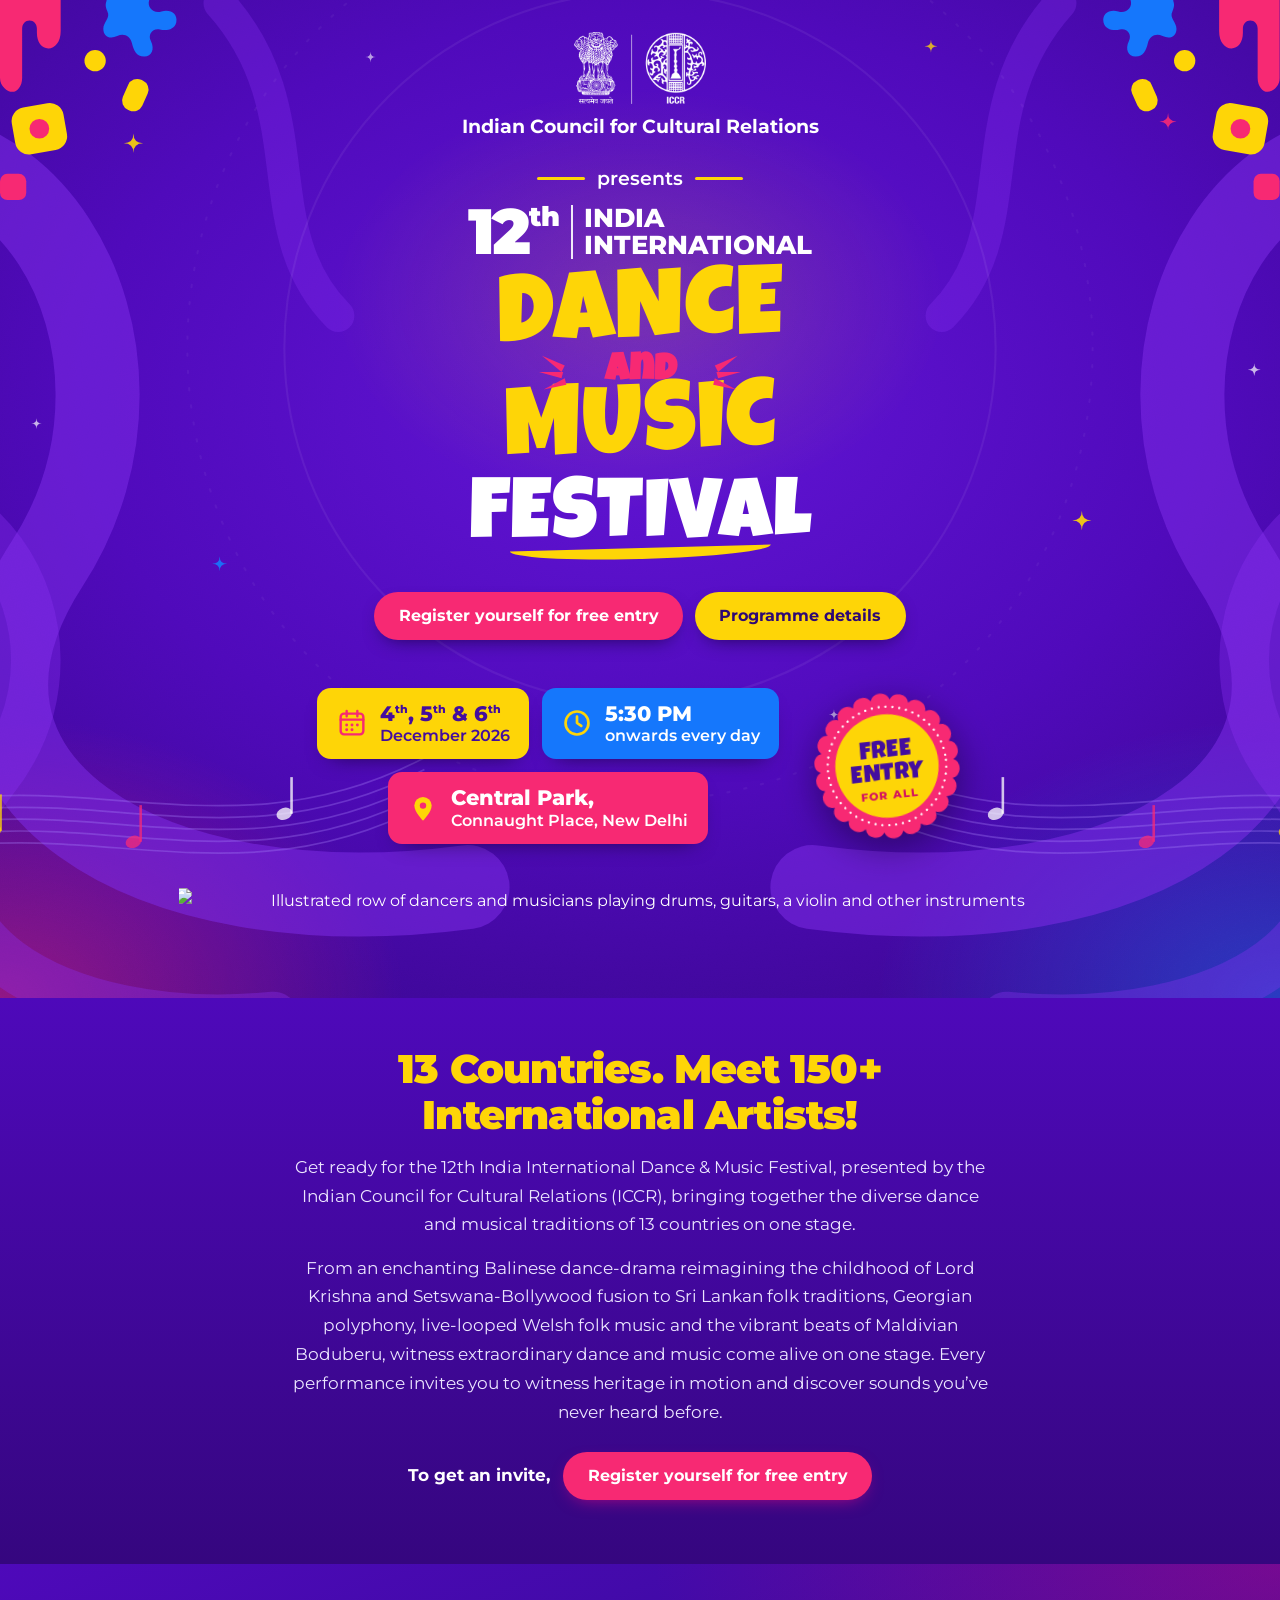
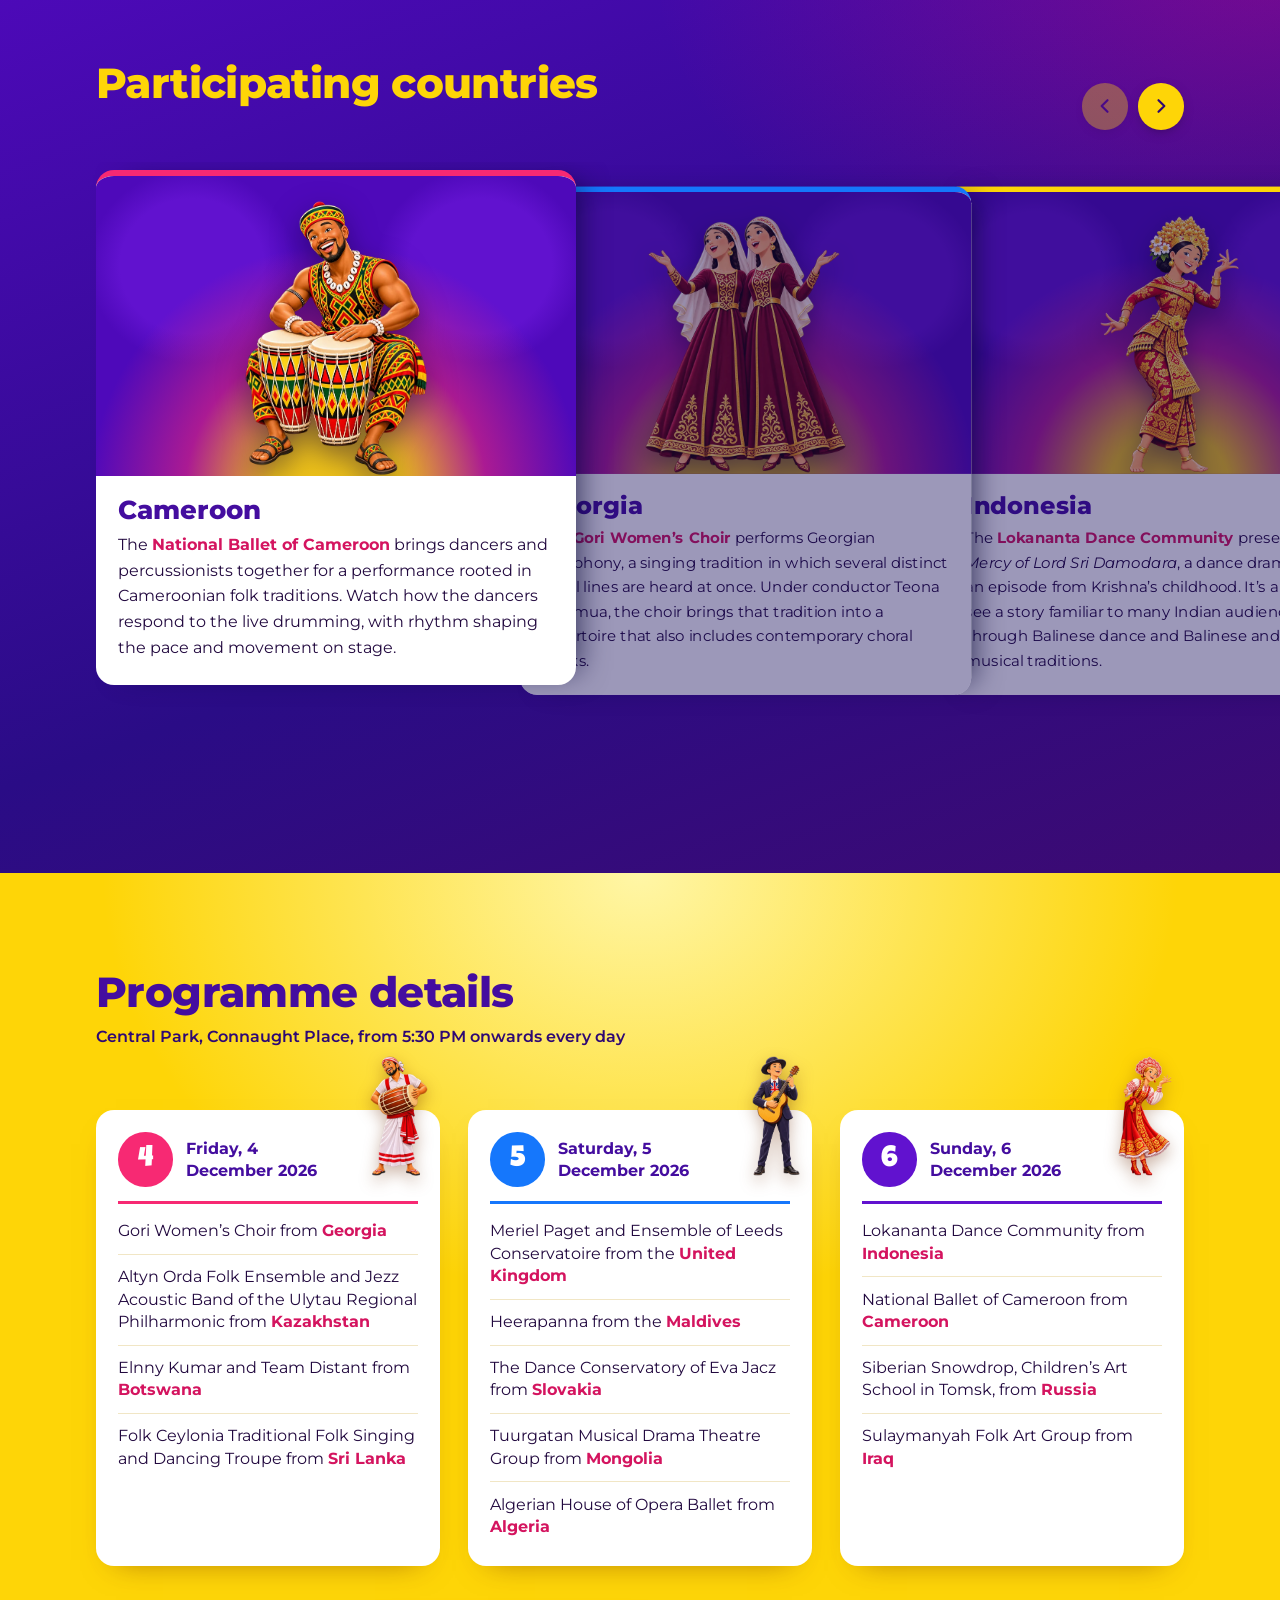
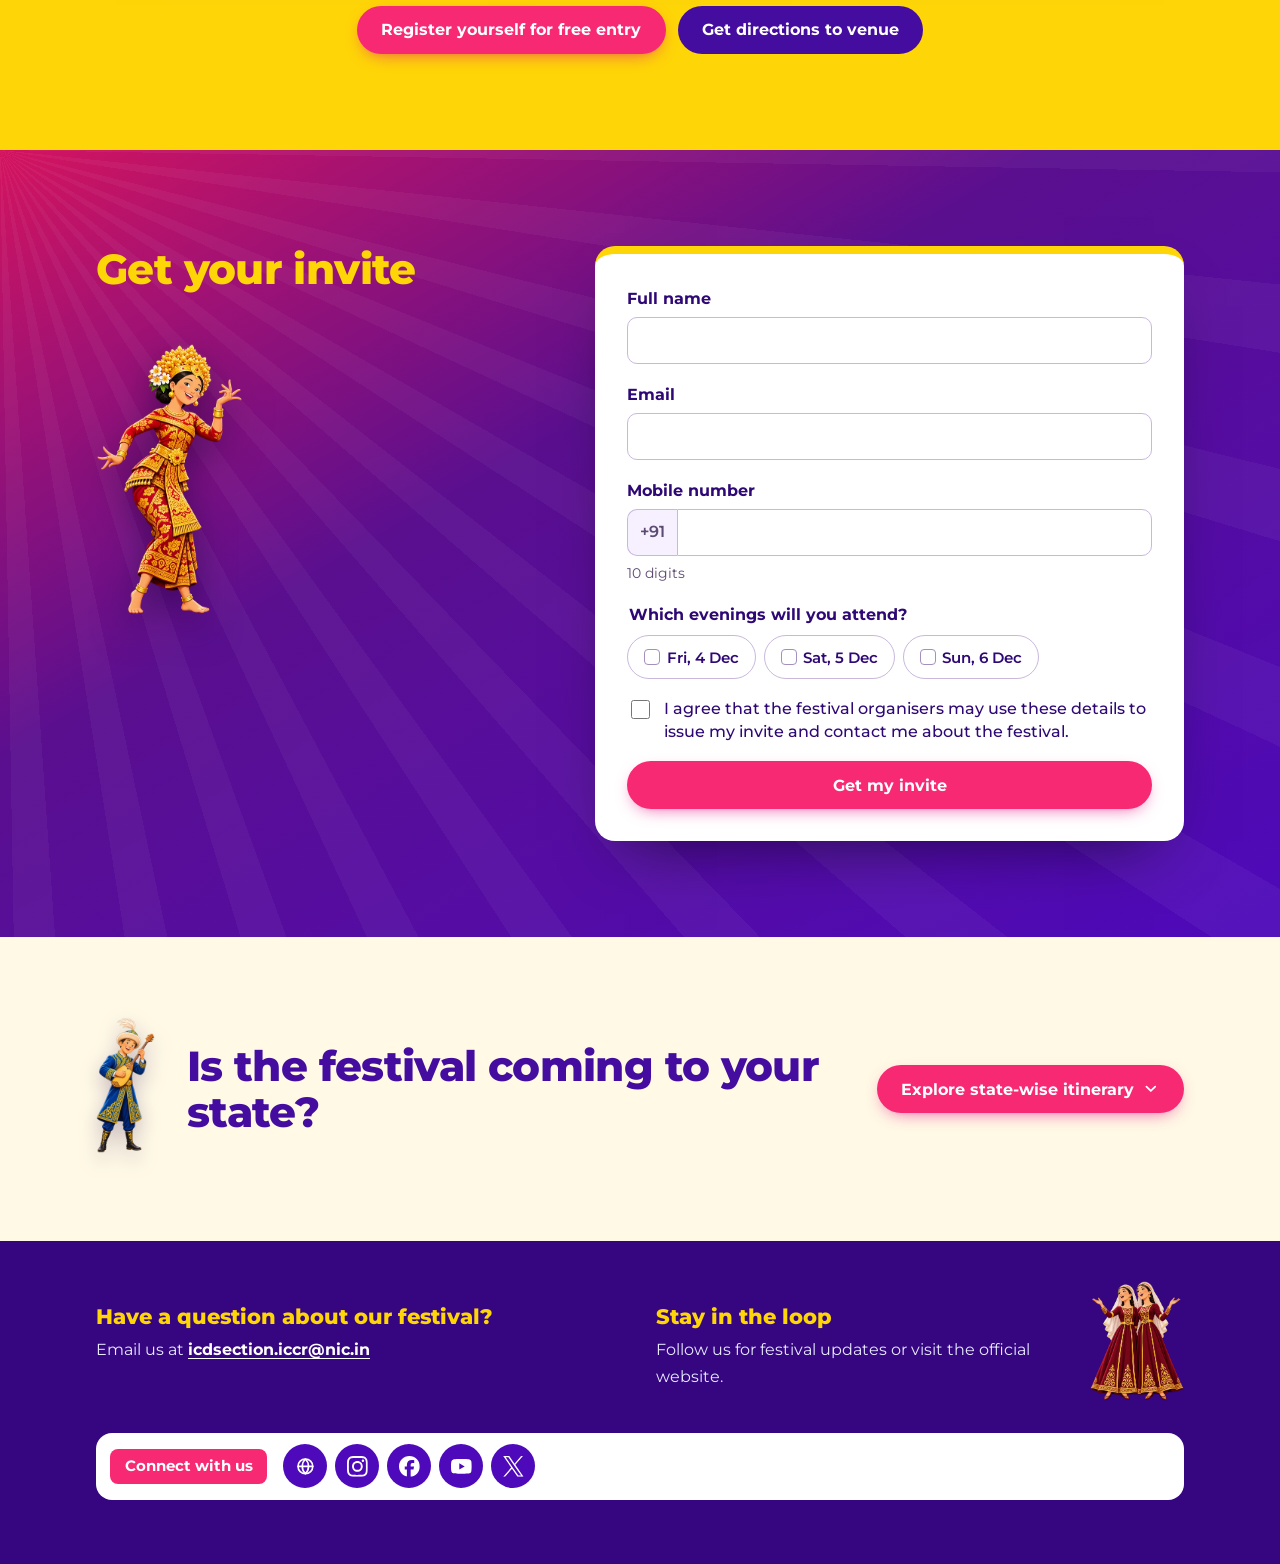
==== commit c5bb3c47: "fix: improve admin login error messaging and update festival registration copy and hero CTA layout" ====
--- a/mus-dance/index.html
+++ b/mus-dance/index.html
@@ -55,7 +55,7 @@
         <span class="iidmf-title__fest">Festival</span>
       </h1>
       <div class="iidmf-hero__actions">
-        <a class="iidmf-btn iidmf-btn--primary" href="#iidmf-register">Register for free</a>
+        <a class="iidmf-btn iidmf-btn--primary" href="#iidmf-register">Register yourself for free entry</a>
         <a class="iidmf-btn iidmf-btn--sun" href="#iidmf-programme">Programme details</a>
       </div>
     </div>
@@ -99,7 +99,7 @@
       <h2 class="iidmf-band__h" id="iidmf-intro-h">13 Countries. Meet 150+ International Artists!</h2>
       <p class="iidmf-band__lede">Get ready for the 12th India International Dance &amp; Music Festival, presented by the Indian Council for Cultural Relations (ICCR), bringing together the diverse dance and musical traditions of 13 countries on one stage.</p>
       <p class="iidmf-band__lede">From an enchanting Balinese dance-drama reimagining the childhood of Lord Krishna and Setswana-Bollywood fusion to Sri Lankan folk traditions, Georgian polyphony, live-looped Welsh folk music and the vibrant beats of Maldivian Boduberu, witness extraordinary dance and music come alive on one stage. Every performance invites you to witness heritage in motion and discover sounds you’ve never heard before.</p>
-      <p class="iidmf-band__cta"><span>To get an invite,</span> <a class="iidmf-btn iidmf-btn--primary" href="#iidmf-register">Register for free</a></p>
+      <p class="iidmf-band__cta"><span>To get an invite,</span> <a class="iidmf-btn iidmf-btn--primary" href="#iidmf-register">Register yourself for free entry</a></p>
     </div>
   </section>
 
@@ -265,7 +265,7 @@
       </div>
 
       <div class="iidmf-programme__actions">
-        <a class="iidmf-btn iidmf-btn--primary" href="#iidmf-register">Register for free</a>
+        <a class="iidmf-btn iidmf-btn--primary" href="#iidmf-register">Register yourself for free entry</a>
         <a class="iidmf-btn iidmf-btn--purple" href="https://www.google.com/maps/search/?api=1&amp;query=Central+Park+Connaught+Place+New+Delhi" target="_blank" rel="noopener">Get directions to venue<span class="iidmf-sr"> (opens Google Maps in a new tab)</span></a>
       </div>
     </div>
--- a/mus-dance/iidmf.css
+++ b/mus-dance/iidmf.css
@@ -543,8 +543,8 @@
   .iidmf-pill:nth-child(3) { justify-self: stretch; }
   .iidmf-band__lede { font-size: 1rem; }
 
-  /* hero CTAs: two side by side under the title; directions move down next to the venue */
-  .iidmf-hero__actions { display: grid; grid-template-columns: 1fr 1fr; gap: .5rem; margin-top: .9rem; }
+  /* hero CTAs: stacked full-width under the title */
+  .iidmf-hero__actions { display: grid; grid-template-columns: 1fr; gap: .5rem; margin-top: .9rem; }
   .iidmf-hero__actions .iidmf-btn { padding-inline: .5rem; font-size: .95rem; }
   .iidmf-band__lede { text-align: left; }
 
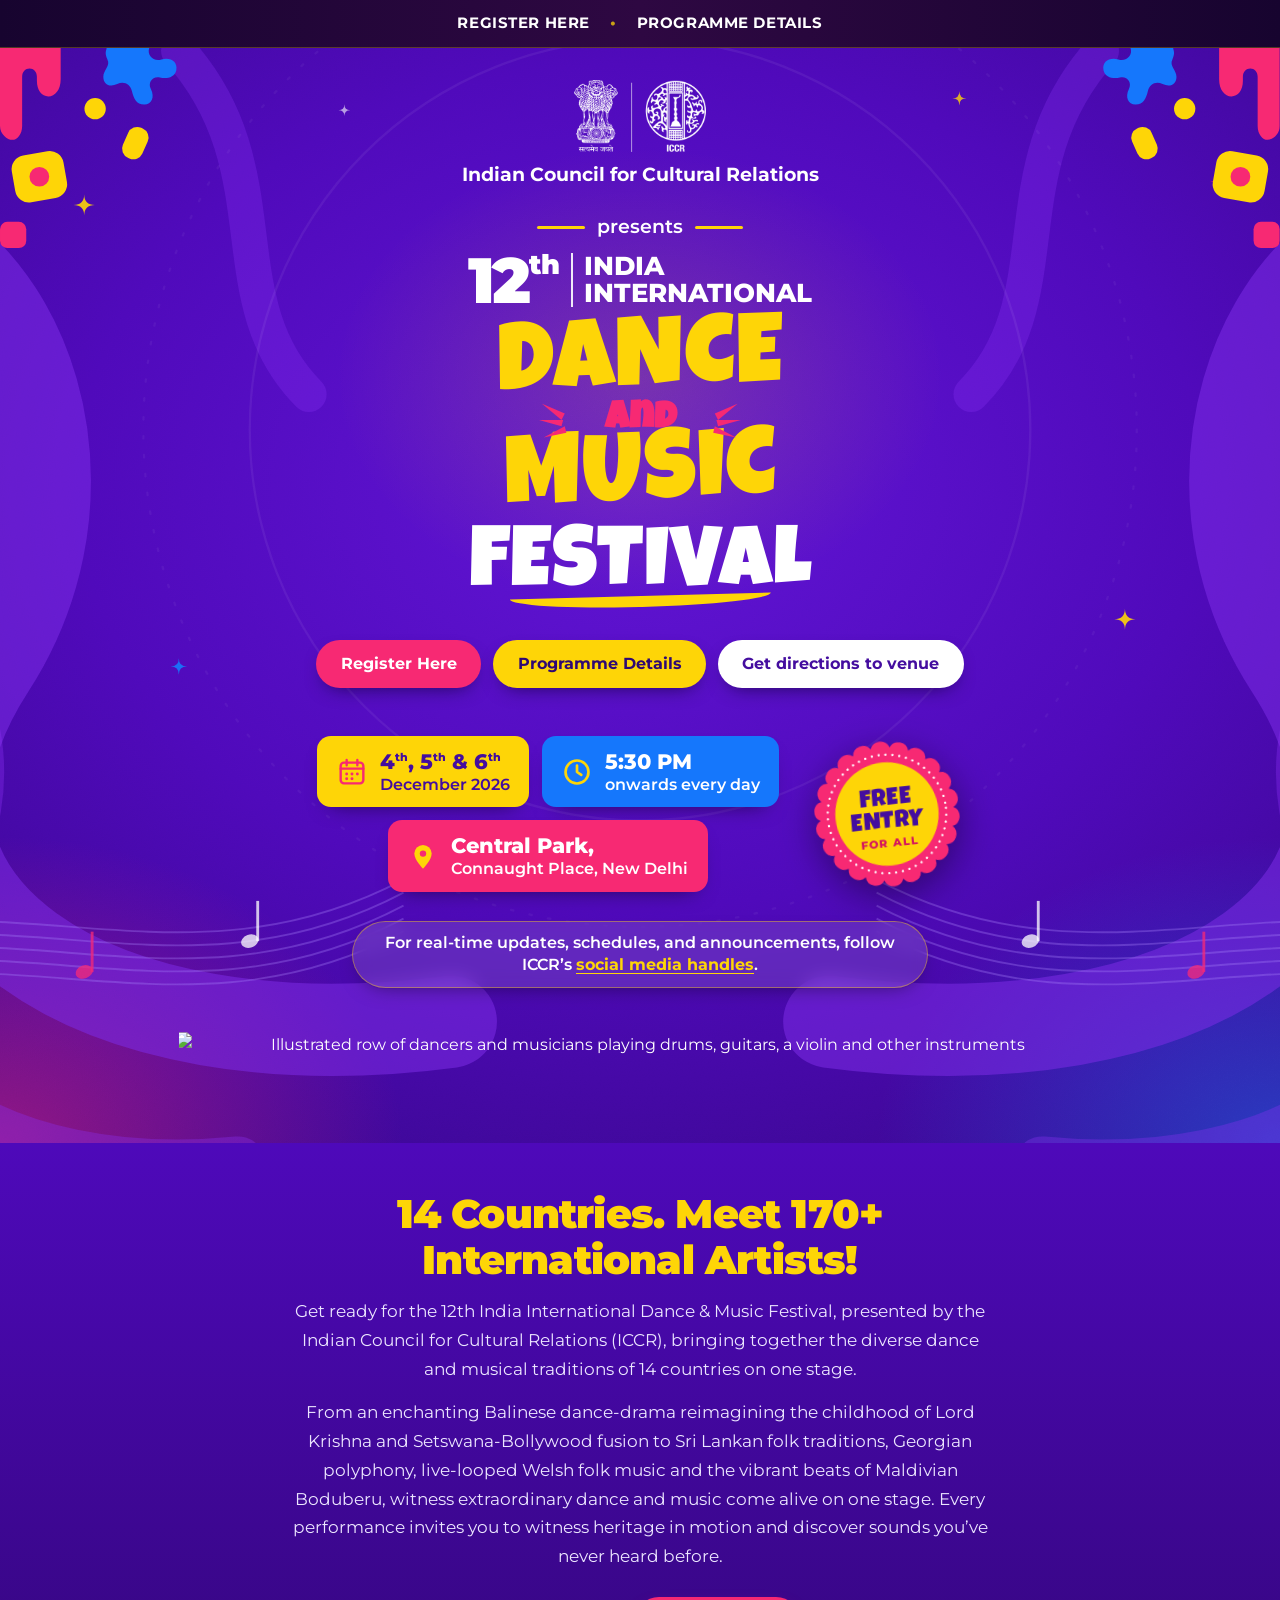
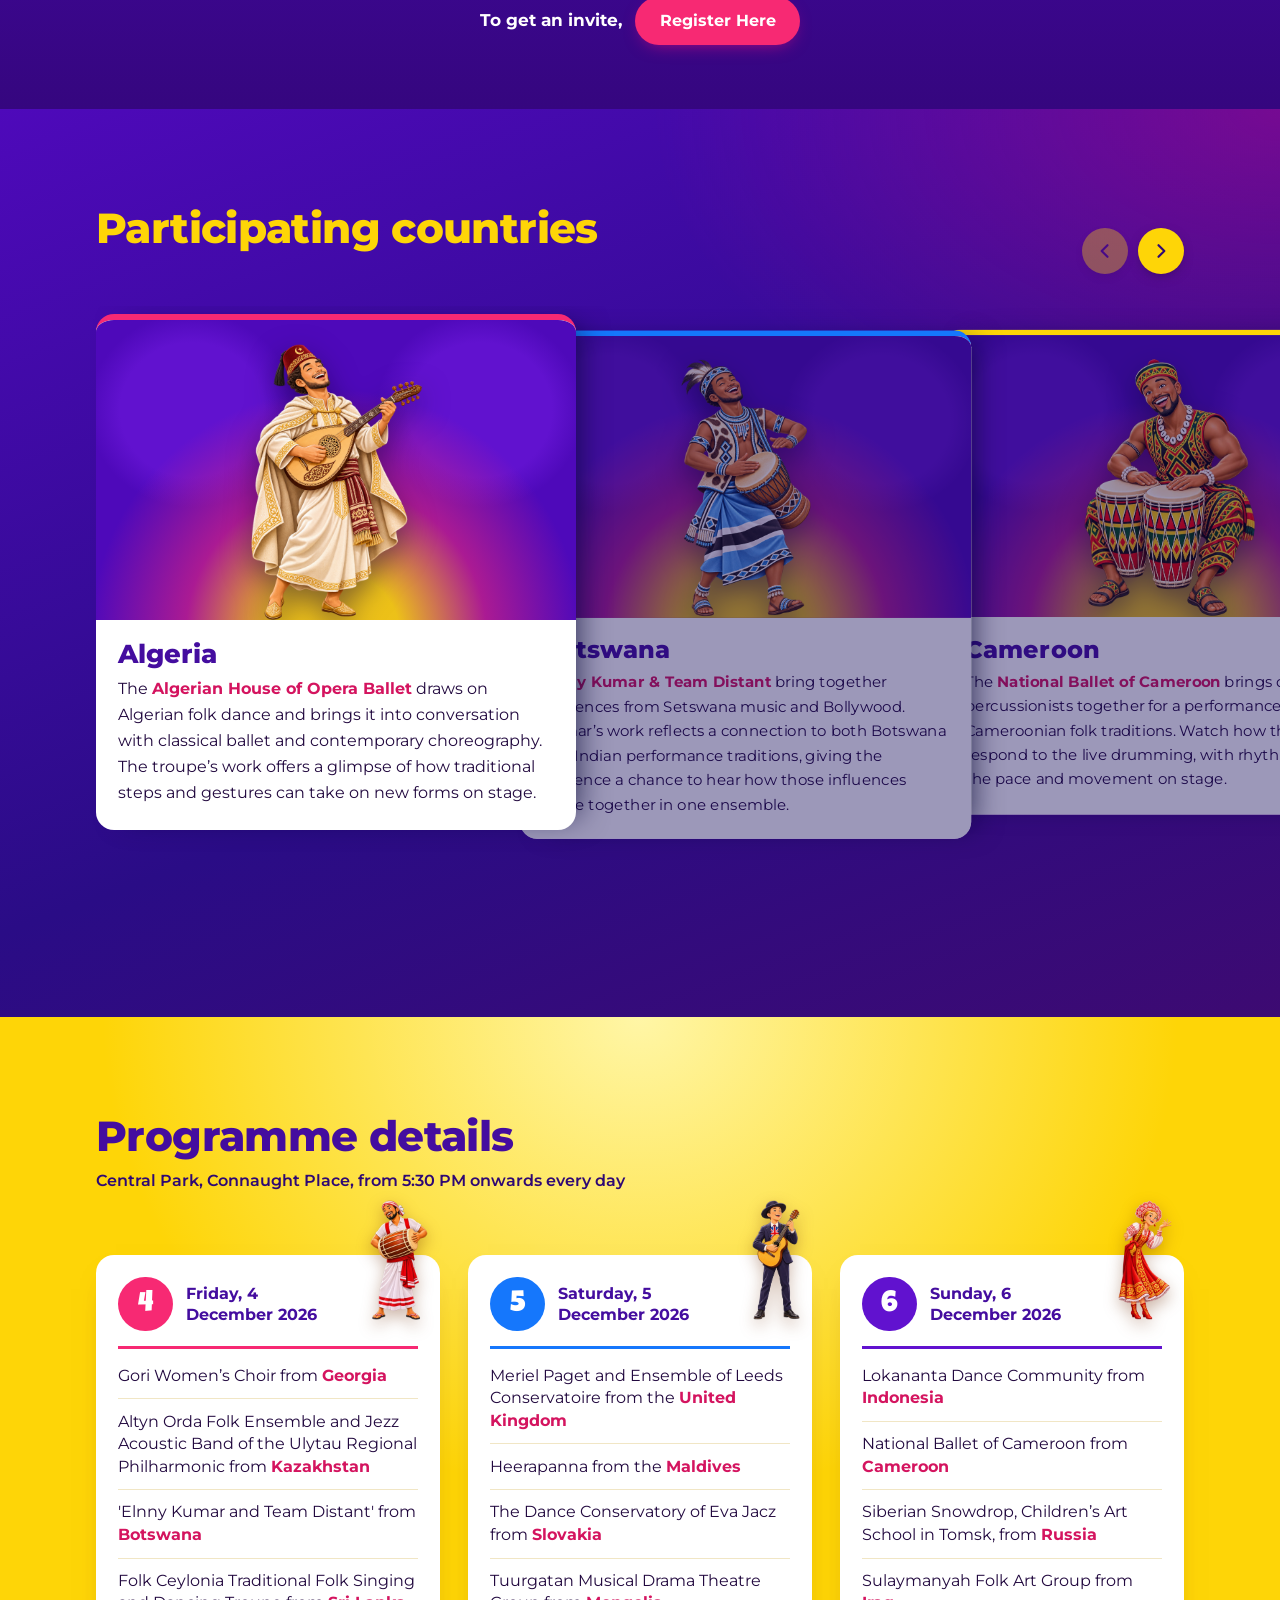
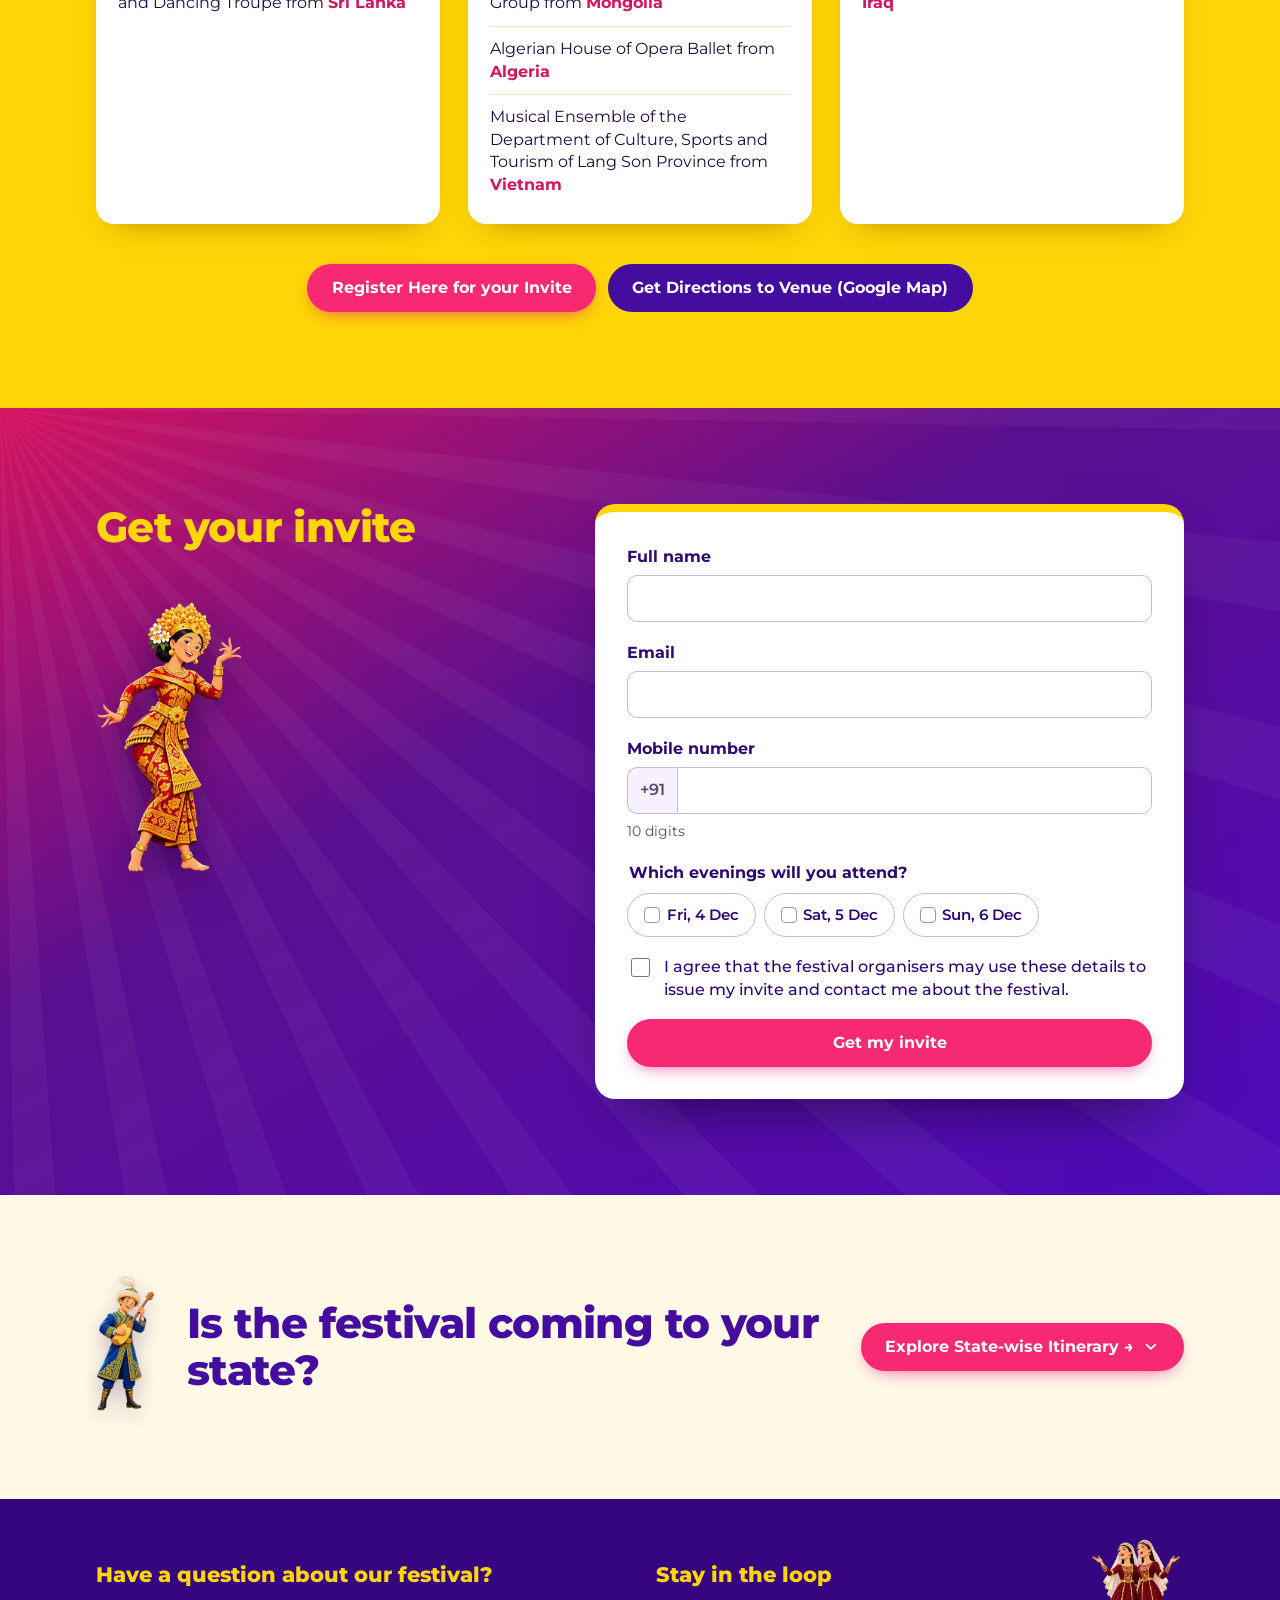
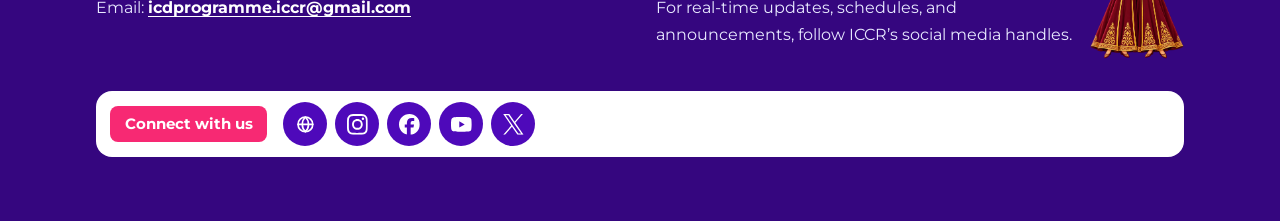
==== commit d55ca2bf: "Update event landing page content and itinerary per document specs" ====
--- a/mus-dance/index.html
+++ b/mus-dance/index.html
@@ -22,6 +22,15 @@
 <div class="iidmf" id="iidmf" lang="en"
      data-function-url="https://ymoplljkdpqenexgxamt.supabase.co/functions/v1/register"
      data-logo="assets/iccr-logo-white.png">
+
+  <!-- ================= TOP NAVIGATION ================= -->
+  <nav class="iidmf-top-nav" aria-label="Quick navigation">
+    <div class="iidmf-wrap iidmf-top-nav__inner">
+      <a class="iidmf-top-nav__link" href="#iidmf-register">Register Here</a>
+      <span class="iidmf-top-nav__sep" aria-hidden="true">•</span>
+      <a class="iidmf-top-nav__link" href="#iidmf-programme">Programme Details</a>
+    </div>
+  </nav>
 
   <!-- ================= HERO ================= -->
   <header class="iidmf-hero" id="iidmf-top">
@@ -55,8 +64,9 @@
         <span class="iidmf-title__fest">Festival</span>
       </h1>
       <div class="iidmf-hero__actions">
-        <a class="iidmf-btn iidmf-btn--primary" href="#iidmf-register">Register yourself for free entry</a>
-        <a class="iidmf-btn iidmf-btn--sun" href="#iidmf-programme">Programme details</a>
+        <a class="iidmf-btn iidmf-btn--primary" href="#iidmf-register">Register Here</a>
+        <a class="iidmf-btn iidmf-btn--sun" href="#iidmf-programme">Programme Details</a>
+        <a class="iidmf-btn iidmf-btn--white iidmf-hero__directions" href="https://www.google.com/maps/search/?api=1&amp;query=Central+Park+Connaught+Place+New+Delhi" target="_blank" rel="noopener">Get directions to venue<span class="iidmf-sr"> (opens Google Maps in a new tab)</span></a>
       </div>
     </div>
 
@@ -82,8 +92,12 @@
           <text x="100" y="88" text-anchor="middle">FREE</text>
           <text x="100" y="119" text-anchor="middle">ENTRY</text>
           <text class="iidmf-free__small" x="100" y="143" text-anchor="middle">FOR ALL</text>
-        </svg>
-    </div>
+      </svg>
+    </div>
+
+    <p class="iidmf-hero__social-hint">
+      For real-time updates, schedules, and announcements, follow ICCR’s <a href="#iidmf-connect">social media handles</a>.
+    </p>
 
     <img class="iidmf-hero__figures"
          src="assets/dancing-figures-1978.webp"
@@ -96,10 +110,10 @@
   <!-- ================= INTRO ================= -->
   <section class="iidmf-band" id="iidmf-about" aria-labelledby="iidmf-intro-h">
     <div class="iidmf-wrap iidmf-band__text">
-      <h2 class="iidmf-band__h" id="iidmf-intro-h">13 Countries. Meet 150+ International Artists!</h2>
-      <p class="iidmf-band__lede">Get ready for the 12th India International Dance &amp; Music Festival, presented by the Indian Council for Cultural Relations (ICCR), bringing together the diverse dance and musical traditions of 13 countries on one stage.</p>
+      <h2 class="iidmf-band__h" id="iidmf-intro-h">14 Countries. Meet 170+ International Artists!</h2>
+      <p class="iidmf-band__lede">Get ready for the 12th India International Dance &amp; Music Festival, presented by the Indian Council for Cultural Relations (ICCR), bringing together the diverse dance and musical traditions of 14 countries on one stage.</p>
       <p class="iidmf-band__lede">From an enchanting Balinese dance-drama reimagining the childhood of Lord Krishna and Setswana-Bollywood fusion to Sri Lankan folk traditions, Georgian polyphony, live-looped Welsh folk music and the vibrant beats of Maldivian Boduberu, witness extraordinary dance and music come alive on one stage. Every performance invites you to witness heritage in motion and discover sounds you’ve never heard before.</p>
-      <p class="iidmf-band__cta"><span>To get an invite,</span> <a class="iidmf-btn iidmf-btn--primary" href="#iidmf-register">Register yourself for free entry</a></p>
+      <p class="iidmf-band__cta"><span>To get an invite,</span> <a class="iidmf-btn iidmf-btn--primary" href="#iidmf-register">Register Here</a></p>
     </div>
   </section>
 
@@ -125,6 +139,22 @@
     -->
     <div class="iidmf-countries__track" tabindex="0" aria-label="Participating countries, scroll sideways for more">
       <article class="iidmf-country">
+        <div class="iidmf-country__media" data-photos="assets/countries/algeria-1.jpg, assets/countries/algeria-2.jpg, assets/countries/algeria-3.jpg" data-alt="Algerian House of Opera Ballet performing" data-character="assets/characters/Algeria.png" data-character-alt="Illustration: Algerian House of Opera Ballet dancer"></div>
+        <div class="iidmf-country__body">
+          <h3 class="iidmf-country__name">Algeria</h3>
+          <p>The <strong>Algerian House of Opera Ballet</strong> draws on Algerian folk dance and brings it into conversation with classical ballet and contemporary choreography. The troupe’s work offers a glimpse of how traditional steps and gestures can take on new forms on stage.</p>
+        </div>
+      </article>
+
+      <article class="iidmf-country">
+        <div class="iidmf-country__media" data-photos="assets/countries/botswana-1.jpg, assets/countries/botswana-2.jpg, assets/countries/botswana-3.jpg" data-alt="Elnny Kumar &amp; Team Distant performing" data-character="assets/characters/Botswana.png" data-character-alt="Illustration: Botswana performer representing Elnny Kumar &amp; Team Distant"></div>
+        <div class="iidmf-country__body">
+          <h3 class="iidmf-country__name">Botswana</h3>
+          <p><strong>Elnny Kumar &amp; Team Distant</strong> bring together influences from Setswana music and Bollywood. Kumar’s work reflects a connection to both Botswana and Indian performance traditions, giving the audience a chance to hear how those influences come together in one ensemble.</p>
+        </div>
+      </article>
+
+      <article class="iidmf-country">
         <div class="iidmf-country__media" data-photos="assets/countries/cameroon-1.jpg, assets/countries/cameroon-2.jpg, assets/countries/cameroon-3.jpg" data-alt="National Ballet of Cameroon performing" data-character="assets/characters/character-cameroon-drummer.webp" data-character-alt="Illustration: a Cameroonian drummer in patterned red, yellow and green, playing two hand drums"></div>
         <div class="iidmf-country__body">
           <h3 class="iidmf-country__name">Cameroon</h3>
@@ -149,6 +179,14 @@
       </article>
 
       <article class="iidmf-country">
+        <div class="iidmf-country__media" data-photos="assets/countries/iraq-1.jpg, assets/countries/iraq-2.jpg, assets/countries/iraq-3.jpg" data-alt="Sulaymanyah Folk Art Group performing" data-character="assets/characters/Iraq.png" data-character-alt="Illustration: Iraqi Kurdish folk dancer in traditional dress"></div>
+        <div class="iidmf-country__body">
+          <h3 class="iidmf-country__name">Iraq</h3>
+          <p>The <strong>Sulaymanyah Folk Art Group</strong> shares Kurdish folklore through dance, music and traditional dress. The performance offers a glimpse of the stories and customs of Iraq’s Kurdistan Region, with costume and movement doing part of the storytelling.</p>
+        </div>
+      </article>
+
+      <article class="iidmf-country">
         <div class="iidmf-country__media" data-photos="assets/countries/kazakhstan-1.jpg, assets/countries/kazakhstan-2.jpg, assets/countries/kazakhstan-3.jpg" data-alt="Ulytau Regional Philharmonic and Altyn Orda Folk Ensemble performing" data-character="assets/characters/character-kazakhstan-dombra-player.webp" data-character-alt="Illustration: a Kazakh musician in a blue embroidered coat and fur hat, playing the dombra"></div>
         <div class="iidmf-country__body">
           <h3 class="iidmf-country__name">Kazakhstan</h3>
@@ -157,6 +195,14 @@
       </article>
 
       <article class="iidmf-country">
+        <div class="iidmf-country__media" data-photos="assets/countries/maldives-1.jpg, assets/countries/maldives-2.jpg, assets/countries/maldives-3.jpg" data-alt="Heerapanna performing" data-character="assets/characters/Joyful Maldivian Musician Playing Guitar.png" data-character-alt="Illustration: Maldivian musician playing music"></div>
+        <div class="iidmf-country__body">
+          <h3 class="iidmf-country__name">Maldives</h3>
+          <p><strong>Heerapanna</strong> performs original songs in Dhivehi, with the <em>boduberu</em>, a traditional Maldivian drum, at the centre of its sound. The ensemble gives the drum a place in contemporary songwriting, making its rhythm as much a part of the music as the melody.</p>
+        </div>
+      </article>
+
+      <article class="iidmf-country">
         <div class="iidmf-country__media" data-photos="assets/countries/mongolia-1.jpg, assets/countries/mongolia-2.jpg, assets/countries/mongolia-3.jpg" data-alt="Tuurgatan Musical Drama Theatre Group performing" data-character="assets/characters/character-mongolia-morin-khuur-player.webp" data-character-alt="Illustration: a Mongolian musician in a blue robe, playing the horse-head fiddle"></div>
         <div class="iidmf-country__body">
           <h3 class="iidmf-country__name">Mongolia</h3>
@@ -173,6 +219,14 @@
       </article>
 
       <article class="iidmf-country">
+        <div class="iidmf-country__media" data-photos="assets/countries/slovakia-1.jpg, assets/countries/slovakia-2.jpg, assets/countries/slovakia-3.jpg" data-alt="Dance Conservatory of Eva Jacz performing" data-character="assets/characters/Slovak Republic.png" data-character-alt="Illustration: Slovak folk dancer from Dance Conservatory of Eva Jacz"></div>
+        <div class="iidmf-country__body">
+          <h3 class="iidmf-country__name">Slovak Republic</h3>
+          <p>The <strong>Dance Conservatory of Eva Jacz</strong> presents Slovak folk and contemporary dance. The festival performance offers a glimpse of both styles through dancers whose training also includes classical ballet.</p>
+        </div>
+      </article>
+
+      <article class="iidmf-country">
         <div class="iidmf-country__media" data-photos="assets/countries/uk-1.jpg, assets/countries/uk-2.jpg, assets/countries/uk-3.jpg" data-alt="Meriel Paget and ensemble performing" data-character="assets/characters/character-uk-guitarist.webp" data-character-alt="Illustration: a British musician in a suit and hat, playing an acoustic guitar"></div>
         <div class="iidmf-country__body">
           <h3 class="iidmf-country__name">United Kingdom</h3>
@@ -181,42 +235,18 @@
       </article>
 
       <article class="iidmf-country">
-        <div class="iidmf-country__media" data-photos="assets/countries/algeria-1.jpg, assets/countries/algeria-2.jpg, assets/countries/algeria-3.jpg" data-alt="Algerian House of Opera Ballet performing"></div>
-        <div class="iidmf-country__body">
-          <h3 class="iidmf-country__name">Algeria</h3>
-          <p>The <strong>Algerian House of Opera Ballet</strong> draws on Algerian folk dance and brings it into conversation with classical ballet and contemporary choreography. The troupe’s work offers a glimpse of how traditional steps and gestures can take on new forms on stage.</p>
-        </div>
-      </article>
-
-      <article class="iidmf-country">
-        <div class="iidmf-country__media" data-photos="assets/countries/botswana-1.jpg, assets/countries/botswana-2.jpg, assets/countries/botswana-3.jpg" data-alt="Elnny Kumar &amp; Team Distant performing"></div>
-        <div class="iidmf-country__body">
-          <h3 class="iidmf-country__name">Botswana</h3>
-          <p><strong>Elnny Kumar &amp; Team Distant</strong> bring together influences from Setswana music and Bollywood. Kumar’s work reflects a connection to both Botswana and Indian performance traditions, giving the audience a chance to hear how those influences come together in one ensemble.</p>
-        </div>
-      </article>
-
-      <article class="iidmf-country">
-        <div class="iidmf-country__media" data-photos="assets/countries/iraq-1.jpg, assets/countries/iraq-2.jpg, assets/countries/iraq-3.jpg" data-alt="Sulaymanyah Folk Art Group performing"></div>
-        <div class="iidmf-country__body">
-          <h3 class="iidmf-country__name">Iraq</h3>
-          <p>The <strong>Sulaymanyah Folk Art Group</strong> shares Kurdish folklore through dance, music and traditional dress. The performance offers a glimpse of the stories and customs of Iraq’s Kurdistan Region, with costume and movement doing part of the storytelling.</p>
-        </div>
-      </article>
-
-      <article class="iidmf-country">
-        <div class="iidmf-country__media" data-photos="assets/countries/maldives-1.jpg, assets/countries/maldives-2.jpg, assets/countries/maldives-3.jpg" data-alt="Heerapanna performing"></div>
-        <div class="iidmf-country__body">
-          <h3 class="iidmf-country__name">Maldives</h3>
-          <p><strong>Heerapanna</strong> performs original songs in Dhivehi, with the <em>boduberu</em>, a traditional Maldivian drum, at the centre of its sound. The ensemble gives the drum a place in contemporary songwriting, making its rhythm as much a part of the music as the melody.</p>
-        </div>
-      </article>
-
-      <article class="iidmf-country">
-        <div class="iidmf-country__media" data-photos="assets/countries/slovakia-1.jpg, assets/countries/slovakia-2.jpg, assets/countries/slovakia-3.jpg" data-alt="Dance Conservatory of Eva Jacz performing"></div>
-        <div class="iidmf-country__body">
-          <h3 class="iidmf-country__name">Slovak Republic</h3>
-          <p>The <strong>Dance Conservatory of Eva Jacz</strong> presents Slovak folk and contemporary dance. The festival performance offers a glimpse of both styles through dancers whose training also includes classical ballet.</p>
+        <div class="iidmf-country__media" data-photos="assets/countries/vietnam-1.jpg, assets/countries/vietnam-2.jpg, assets/countries/vietnam-3.jpg" data-alt="Musical Ensemble of the Department of Culture, Sports and Tourism of Lang Son Province performing"></div>
+        <div class="iidmf-country__body">
+          <h3 class="iidmf-country__name">Vietnam</h3>
+          <p>The <strong>Musical Ensemble of the Department of Culture, Sports and Tourism of Lang Son Province</strong> brings the sounds of northern Vietnam to Delhi. Through traditional melodies, the ensemble offers a glimpse into the musical heritage of Lang Son.</p>
+        </div>
+      </article>
+
+      <article class="iidmf-country">
+        <div class="iidmf-country__media" data-photos="assets/countries/srilanka-1.jpg, assets/countries/srilanka-2.jpg, assets/countries/srilanka-3.jpg" data-alt="Folk Ceylonia ensemble performing" data-character="assets/characters/Joyful Kandyan Dance Duo sri lanka.png" data-character-alt="Illustration: Joyful Kandyan Dance Duo from Sri Lanka"></div>
+        <div class="iidmf-country__body">
+          <h3 class="iidmf-country__name">Sri Lanka</h3>
+          <p><strong>Folk Ceylonia</strong>, a 20-member ensemble from the University of Visual &amp; Performing Arts in Colombo, brings Sri Lanka’s folk traditions to the Delhi stage. Through music and dance, the group gives audiences a glimpse of the island’s cultural heritage.</p>
         </div>
       </article>
     </div>
@@ -235,7 +265,7 @@
           <ul class="iidmf-day__list">
             <li>Gori Women’s Choir from <strong>Georgia</strong></li>
             <li>Altyn Orda Folk Ensemble and Jezz Acoustic Band of the Ulytau Regional Philharmonic from <strong>Kazakhstan</strong></li>
-            <li>Elnny Kumar and Team Distant from <strong>Botswana</strong></li>
+            <li>'Elnny Kumar and Team Distant' from <strong>Botswana</strong></li>
             <li>Folk Ceylonia Traditional Folk Singing and Dancing Troupe from <strong>Sri Lanka</strong></li>
           </ul>
         </section>
@@ -249,6 +279,7 @@
             <li>The Dance Conservatory of Eva Jacz from <strong>Slovakia</strong></li>
             <li>Tuurgatan Musical Drama Theatre Group from <strong>Mongolia</strong></li>
             <li>Algerian House of Opera Ballet from <strong>Algeria</strong></li>
+            <li>Musical Ensemble of the Department of Culture, Sports and Tourism of Lang Son Province from <strong>Vietnam</strong></li>
           </ul>
         </section>
 
@@ -265,8 +296,8 @@
       </div>
 
       <div class="iidmf-programme__actions">
-        <a class="iidmf-btn iidmf-btn--primary" href="#iidmf-register">Register yourself for free entry</a>
-        <a class="iidmf-btn iidmf-btn--purple" href="https://www.google.com/maps/search/?api=1&amp;query=Central+Park+Connaught+Place+New+Delhi" target="_blank" rel="noopener">Get directions to venue<span class="iidmf-sr"> (opens Google Maps in a new tab)</span></a>
+        <a class="iidmf-btn iidmf-btn--primary" href="#iidmf-register">Register Here for your Invite</a>
+        <a class="iidmf-btn iidmf-btn--purple" href="https://www.google.com/maps/search/?api=1&amp;query=Central+Park+Connaught+Place+New+Delhi" target="_blank" rel="noopener">Get Directions to Venue (Google Map)<span class="iidmf-sr"> (opens Google Maps in a new tab)</span></a>
       </div>
     </div>
   </section>
@@ -352,7 +383,7 @@
         <img class="iidmf-char iidmf-char--tour" src="assets/characters/character-kazakhstan-dombra-player.webp" width="312" height="720" alt="" aria-hidden="true" loading="lazy" decoding="async">
         <h2 class="iidmf-h2" id="iidmf-tour-h">Is the festival coming to your state?</h2>
         <button type="button" class="iidmf-btn iidmf-btn--primary" aria-expanded="false" aria-controls="iidmf-tour-list" data-iidmf-tour-toggle>
-          <span data-iidmf-tour-label>Explore state-wise itinerary</span>
+          <span data-iidmf-tour-label>Explore State-wise Itinerary &rarr;</span>
           <svg class="iidmf-chev" viewBox="0 0 24 24" aria-hidden="true"><path d="M6 9l6 6 6-6"/></svg>
         </button>
       </div>
@@ -360,53 +391,53 @@
       <div id="iidmf-tour-list" class="iidmf-tour__panel" hidden>
         <h3 class="iidmf-tour__title">State-wise itinerary</h3>
         <span class="iidmf-ornament iidmf-ornament--center" aria-hidden="true"></span>
-        <p class="iidmf-swipe-hint">Swipe to see all 10 stops</p>
+        <p class="iidmf-swipe-hint">Swipe to see all 11 stops</p>
         <ul class="iidmf-tour__grid">
           <li class="iidmf-stop">
             <h4 class="iidmf-stop__state">Uttar Pradesh</h4>
-            <p class="iidmf-stop__row"><svg viewBox="0 0 24 24" aria-hidden="true"><use href="#iidmf-i-cal"/></svg><span>25 &amp; 26 November 2026</span></p>
+            <p class="iidmf-stop__row"><svg viewBox="0 0 24 24" aria-hidden="true"><use href="#iidmf-i-cal"/></svg><span>25th &amp; 26th November 2026</span></p>
             <p class="iidmf-stop__row"><svg viewBox="0 0 24 24" aria-hidden="true"><use href="#iidmf-i-pin"/></svg><span>Tribal Festival, UP Darshan Park, Gomti Nagar, Lucknow</span></p>
-            <p class="iidmf-stop__extra">In collaboration with the International Tribal Festival</p>
-            <p class="iidmf-stop__extra">Cultural groups: Kazakhstan and Maldives</p>
+            <p class="iidmf-stop__extra">In collaboration with International Tribal Festival</p>
+            <p class="iidmf-stop__extra">Cultural groups &mdash; Kazakhstan and Maldives</p>
           </li>
           <li class="iidmf-stop">
             <h4 class="iidmf-stop__state">Odisha</h4>
-            <p class="iidmf-stop__row"><svg viewBox="0 0 24 24" aria-hidden="true"><use href="#iidmf-i-cal"/></svg><span>28 &amp; 29 November 2026</span></p>
-            <p class="iidmf-stop__row"><svg viewBox="0 0 24 24" aria-hidden="true"><use href="#iidmf-i-pin"/></svg><span>Bali Jatra Utsav, Cuttack</span></p>
+            <p class="iidmf-stop__row"><svg viewBox="0 0 24 24" aria-hidden="true"><use href="#iidmf-i-cal"/></svg><span>28th &amp; 29th November 2026</span></p>
+            <p class="iidmf-stop__row"><svg viewBox="0 0 24 24" aria-hidden="true"><use href="#iidmf-i-pin"/></svg><span>Bali Jatra Utsav Cuttack</span></p>
             <p class="iidmf-stop__extra">In collaboration with Historic Kataka Balijatra</p>
-            <p class="iidmf-stop__extra">Cultural groups: Kazakhstan and Maldives</p>
+            <p class="iidmf-stop__extra">Cultural groups &mdash; Kazakhstan and Maldives</p>
           </li>
           <li class="iidmf-stop">
             <h4 class="iidmf-stop__state">Gujarat</h4>
-            <p class="iidmf-stop__row"><svg viewBox="0 0 24 24" aria-hidden="true"><use href="#iidmf-i-cal"/></svg><span>1 &amp; 2 December 2026</span></p>
+            <p class="iidmf-stop__row"><svg viewBox="0 0 24 24" aria-hidden="true"><use href="#iidmf-i-cal"/></svg><span>1st &amp; 2nd December 2026</span></p>
             <p class="iidmf-stop__row"><svg viewBox="0 0 24 24" aria-hidden="true"><use href="#iidmf-i-pin"/></svg><span>Rann Utsav, Rann Tent City, Dhordo, Kutch</span></p>
             <p class="iidmf-stop__extra">In collaboration with the Kutch Festival</p>
-            <p class="iidmf-stop__extra">Cultural groups: Kazakhstan and Maldives</p>
+            <p class="iidmf-stop__extra">Cultural groups &mdash; Kazakhstan and Maldives</p>
           </li>
           <li class="iidmf-stop iidmf-stop--home">
             <h4 class="iidmf-stop__state">Delhi</h4>
-            <p class="iidmf-stop__row"><svg viewBox="0 0 24 24" aria-hidden="true"><use href="#iidmf-i-cal"/></svg><span>4, 5 &amp; 6 December 2026</span></p>
+            <p class="iidmf-stop__row"><svg viewBox="0 0 24 24" aria-hidden="true"><use href="#iidmf-i-cal"/></svg><span>4th, 5th &amp; 6th December 2026</span></p>
             <p class="iidmf-stop__row"><svg viewBox="0 0 24 24" aria-hidden="true"><use href="#iidmf-i-pin"/></svg><span>Central Park, Connaught Place, New Delhi</span></p>
             <p class="iidmf-stop__extra">12th India International Dance &amp; Music Festival</p>
-            <p class="iidmf-stop__extra">Cultural groups: 13 groups</p>
+            <p class="iidmf-stop__extra">Cultural groups &mdash; 13 groups</p>
           </li>
           <li class="iidmf-stop">
             <h4 class="iidmf-stop__state">Chandigarh</h4>
-            <p class="iidmf-stop__row"><svg viewBox="0 0 24 24" aria-hidden="true"><use href="#iidmf-i-cal"/></svg><span>7 &amp; 8 December 2026</span></p>
+            <p class="iidmf-stop__row"><svg viewBox="0 0 24 24" aria-hidden="true"><use href="#iidmf-i-cal"/></svg><span>7th &amp; 8th December 2026</span></p>
             <p class="iidmf-stop__row"><svg viewBox="0 0 24 24" aria-hidden="true"><use href="#iidmf-i-pin"/></svg><span>Chandigarh University</span></p>
             <p class="iidmf-stop__extra">12th India International Dance &amp; Music Festival</p>
-            <p class="iidmf-stop__extra">Cultural groups: 11 groups</p>
+            <p class="iidmf-stop__extra">Cultural groups &mdash; 11 groups</p>
           </li>
           <li class="iidmf-stop">
             <h4 class="iidmf-stop__state">Meghalaya</h4>
-            <p class="iidmf-stop__row"><svg viewBox="0 0 24 24" aria-hidden="true"><use href="#iidmf-i-cal"/></svg><span>11 &amp; 12 December 2026</span></p>
-            <p class="iidmf-stop__row"><svg viewBox="0 0 24 24" aria-hidden="true"><use href="#iidmf-i-pin"/></svg><span>Tri Hills Ensemble Festival, U Soso Tham Auditorium, Shillong</span></p>
+            <p class="iidmf-stop__row"><svg viewBox="0 0 24 24" aria-hidden="true"><use href="#iidmf-i-cal"/></svg><span>11th &amp; 12th December 2026 &middot; Shillong</span></p>
+            <p class="iidmf-stop__row"><svg viewBox="0 0 24 24" aria-hidden="true"><use href="#iidmf-i-pin"/></svg><span>Tri Hills Ensemble Festival in U Soso Tham Auditorium, Shillong</span></p>
             <p class="iidmf-stop__extra">In collaboration with the Tri Hills Festival</p>
           </li>
           <li class="iidmf-stop">
             <h4 class="iidmf-stop__state">Assam</h4>
-            <p class="iidmf-stop__row"><svg viewBox="0 0 24 24" aria-hidden="true"><use href="#iidmf-i-cal"/></svg><span>11 &amp; 12 December 2026</span></p>
-            <p class="iidmf-stop__row"><svg viewBox="0 0 24 24" aria-hidden="true"><use href="#iidmf-i-pin"/></svg><span>Srimanta Shankardev Kalakshetra, Guwahati</span></p>
+            <p class="iidmf-stop__row"><svg viewBox="0 0 24 24" aria-hidden="true"><use href="#iidmf-i-cal"/></svg><span>11th &amp; 12th December 2026</span></p>
+            <p class="iidmf-stop__row"><svg viewBox="0 0 24 24" aria-hidden="true"><use href="#iidmf-i-pin"/></svg><span>Srimanta Shankardev Kalakshetra in Guwahati</span></p>
             <p class="iidmf-stop__extra">International Dance &amp; Music Festival</p>
           </li>
           <li class="iidmf-stop">
@@ -415,17 +446,21 @@
           </li>
           <li class="iidmf-stop">
             <h4 class="iidmf-stop__state">Bihar</h4>
-            <p class="iidmf-stop__row"><svg viewBox="0 0 24 24" aria-hidden="true"><use href="#iidmf-i-cal"/></svg><span>11 &amp; 12 December 2026</span></p>
-            <p class="iidmf-stop__row"><svg viewBox="0 0 24 24" aria-hidden="true"><use href="#iidmf-i-pin"/></svg><span>International Buddhist Conference, Vaishali</span></p>
+            <p class="iidmf-stop__row"><svg viewBox="0 0 24 24" aria-hidden="true"><use href="#iidmf-i-cal"/></svg><span>11th &amp; 12th December 2026</span></p>
+            <p class="iidmf-stop__row"><svg viewBox="0 0 24 24" aria-hidden="true"><use href="#iidmf-i-pin"/></svg><span>International Buddhist Conference Vaishali</span></p>
             <p class="iidmf-stop__extra">In collaboration with the International Buddhist Conference, Vaishali</p>
-            <p class="iidmf-stop__extra">Cultural groups: Indonesia on 11 December and Slovakia on 12 December</p>
+            <p class="iidmf-stop__extra">Cultural groups &mdash; Indonesia on 11 December and Slovakia on 12 December</p>
           </li>
           <li class="iidmf-stop">
             <h4 class="iidmf-stop__state">Haryana</h4>
-            <p class="iidmf-stop__row"><svg viewBox="0 0 24 24" aria-hidden="true"><use href="#iidmf-i-cal"/></svg><span>14 December 2026</span></p>
-            <p class="iidmf-stop__row"><svg viewBox="0 0 24 24" aria-hidden="true"><use href="#iidmf-i-pin"/></svg><span>International Geeta Mahotsav, Kurukshetra</span></p>
+            <p class="iidmf-stop__row"><svg viewBox="0 0 24 24" aria-hidden="true"><use href="#iidmf-i-cal"/></svg><span>14th December 2026 &middot; Kurukshetra</span></p>
+            <p class="iidmf-stop__row"><svg viewBox="0 0 24 24" aria-hidden="true"><use href="#iidmf-i-pin"/></svg><span>International Geeta Mahotsav Kurukshetra</span></p>
             <p class="iidmf-stop__extra">In collaboration with Geeta Mahotsav</p>
-            <p class="iidmf-stop__extra">Cultural groups: Indonesia and Sri Lanka</p>
+            <p class="iidmf-stop__extra">Cultural groups &mdash; Indonesia and Sri Lanka</p>
+          </li>
+          <li class="iidmf-stop">
+            <h4 class="iidmf-stop__state">Nagaland</h4>
+            <p class="iidmf-stop__row"><svg viewBox="0 0 24 24" aria-hidden="true"><use href="#iidmf-i-pin"/></svg><span>Dates and venue to be confirmed</span></p>
           </li>
         </ul>
       </div>
@@ -438,18 +473,18 @@
       <div class="iidmf-contact__grid">
         <div>
           <h2 class="iidmf-h3">Have a question about our festival?</h2>
-          <p>Email us at <a href="mailto:icdsection.iccr@nic.in">icdsection.iccr@nic.in</a></p>
+          <p>Email: <a href="mailto:icdprogramme.iccr@gmail.com">icdprogramme.iccr@gmail.com</a></p>
         </div>
         <div>
           <img class="iidmf-char iidmf-char--footer" src="assets/characters/character-georgia-choir-singers.webp" width="566" height="720" alt="" aria-hidden="true" loading="lazy" decoding="async">
           <h2 class="iidmf-h3">Stay in the loop</h2>
-          <p>Follow us for festival updates or visit the official website.</p>
-        </div>
-      </div>
-      <div class="iidmf-connect">
+          <p>For real-time updates, schedules, and announcements, follow ICCR’s social media handles.</p>
+        </div>
+      </div>
+      <div class="iidmf-connect" id="iidmf-connect">
         <span class="iidmf-connect__label">Connect with us</span>
         <ul class="iidmf-connect__list">
-          <li><a href="https://iccr.gov.in/" target="_blank" rel="noopener" aria-label="ICCR official website (opens in a new tab)"><svg viewBox="0 0 24 24" aria-hidden="true"><use href="#iidmf-i-web"/></svg></a></li>
+          <li><a href="https://iccr.gov.in/" target="_blank" rel="noopener" aria-label="Official Website (opens in a new tab)"><svg viewBox="0 0 24 24" aria-hidden="true"><use href="#iidmf-i-web"/></svg></a></li>
           <li><a href="https://www.instagram.com/iccr_delhi/" target="_blank" rel="noopener" aria-label="ICCR on Instagram (opens in a new tab)"><svg viewBox="0 0 24 24" aria-hidden="true"><use href="#iidmf-i-instagram"/></svg></a></li>
           <li><a href="https://www.facebook.com/ICCROfficial/" target="_blank" rel="noopener" aria-label="ICCR on Facebook (opens in a new tab)"><svg viewBox="0 0 24 24" aria-hidden="true"><use href="#iidmf-i-facebook"/></svg></a></li>
           <li><a href="https://www.youtube.com/@ICCRHQ" target="_blank" rel="noopener" aria-label="ICCR on YouTube (opens in a new tab)"><svg viewBox="0 0 24 24" aria-hidden="true"><use href="#iidmf-i-youtube"/></svg></a></li>
@@ -478,4 +513,4 @@
 <!-- Copy this script tag to just before the closing body tag of the host page -->
 <script src="iidmf.js" defer></script>
 </body>
-</html>
+</html>
--- a/mus-dance/iidmf.css
+++ b/mus-dance/iidmf.css
@@ -122,6 +122,30 @@
 .iidmf-round:hover { background: #fff27a; }
 .iidmf-round[disabled] { opacity: .35; cursor: default; }
 
+/* ---------- Top quick navigation ---------- */
+.iidmf-top-nav {
+  position: relative; z-index: 10;
+  background: linear-gradient(90deg, #17042f 0%, #2e0842 50%, #17042f 100%);
+  border-bottom: 1px solid rgba(254, 213, 7, 0.25);
+  font-family: var(--display);
+  font-weight: 700;
+  font-size: .92rem;
+  letter-spacing: .04em;
+  text-transform: uppercase;
+}
+.iidmf-top-nav__inner {
+  display: flex; align-items: center; justify-content: center; gap: 1.25rem;
+  padding: .65rem var(--gutter);
+}
+.iidmf-top-nav__link {
+  color: #fff; text-decoration: none; display: inline-flex; align-items: center;
+  transition: color .2s;
+}
+.iidmf-top-nav__link:hover, .iidmf-top-nav__link:focus-visible {
+  color: var(--sun); text-decoration: underline; text-underline-offset: 4px;
+}
+.iidmf-top-nav__sep { color: var(--sun); opacity: .75; font-size: 1rem; }
+
 /* ---------- Hero: the festival poster, live ---------- */
 .iidmf-hero {
   position: relative; overflow: hidden; isolation: isolate;
@@ -227,6 +251,34 @@
 .iidmf-free { flex-shrink: 0; width: clamp(7.5rem, 5.5rem + 5vw, 10rem); height: auto; transform: rotate(-6deg); filter: drop-shadow(0 10px 18px rgba(0,0,0,.4)); }
 .iidmf-free text { font: 400 31px/1 var(--fun); fill: var(--purple); letter-spacing: .02em; }
 .iidmf-free .iidmf-free__small { font: 800 15px/1 var(--sans); letter-spacing: .1em; fill: var(--magenta-deep); }
+
+.iidmf-hero__social-hint {
+  position: relative; z-index: 2;
+  margin: clamp(1.2rem, 2.5vw, 1.8rem) auto 0;
+  max-width: 36rem;
+  padding: .65rem 1.25rem;
+  background: rgba(255, 255, 255, 0.12);
+  backdrop-filter: blur(8px);
+  -webkit-backdrop-filter: blur(8px);
+  border: 1px solid rgba(254, 213, 7, 0.4);
+  border-radius: 999px;
+  color: #fff;
+  font-size: clamp(.88rem, .8rem + .3vw, 1rem);
+  font-weight: 600;
+  line-height: 1.4;
+  text-align: center;
+  box-shadow: 0 8px 20px -10px rgba(0, 0, 0, 0.5);
+}
+.iidmf-hero__social-hint a {
+  color: var(--sun);
+  text-decoration: underline;
+  text-underline-offset: 3px;
+  font-weight: 700;
+  transition: color .2s;
+}
+.iidmf-hero__social-hint a:hover {
+  color: #fff;
+}
 
 .iidmf-hero__figures { position: relative; z-index: 1; display: block; width: min(100%, 62rem); height: auto; margin: clamp(1.75rem, 3.5vw, 2.75rem) auto 0; padding-inline: var(--gutter); box-sizing: border-box; }
 .iidmf-hero__figures {
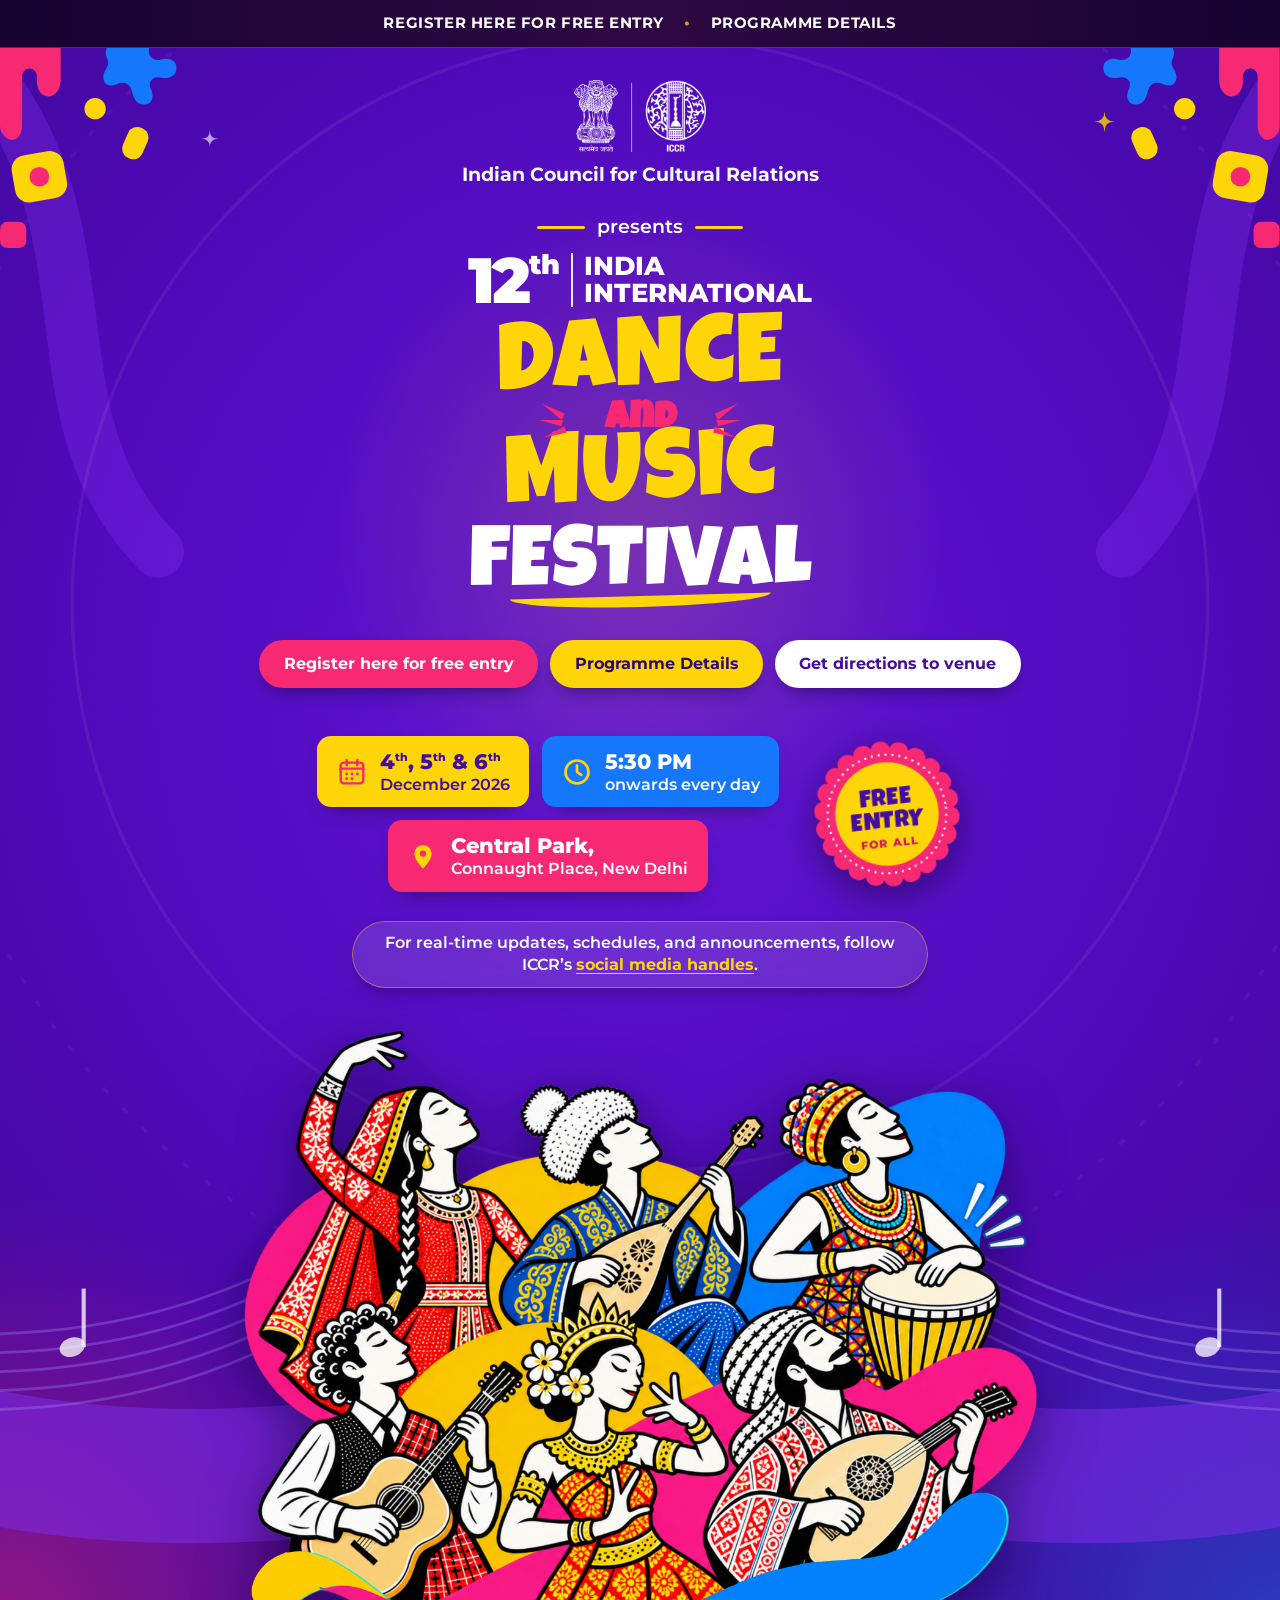
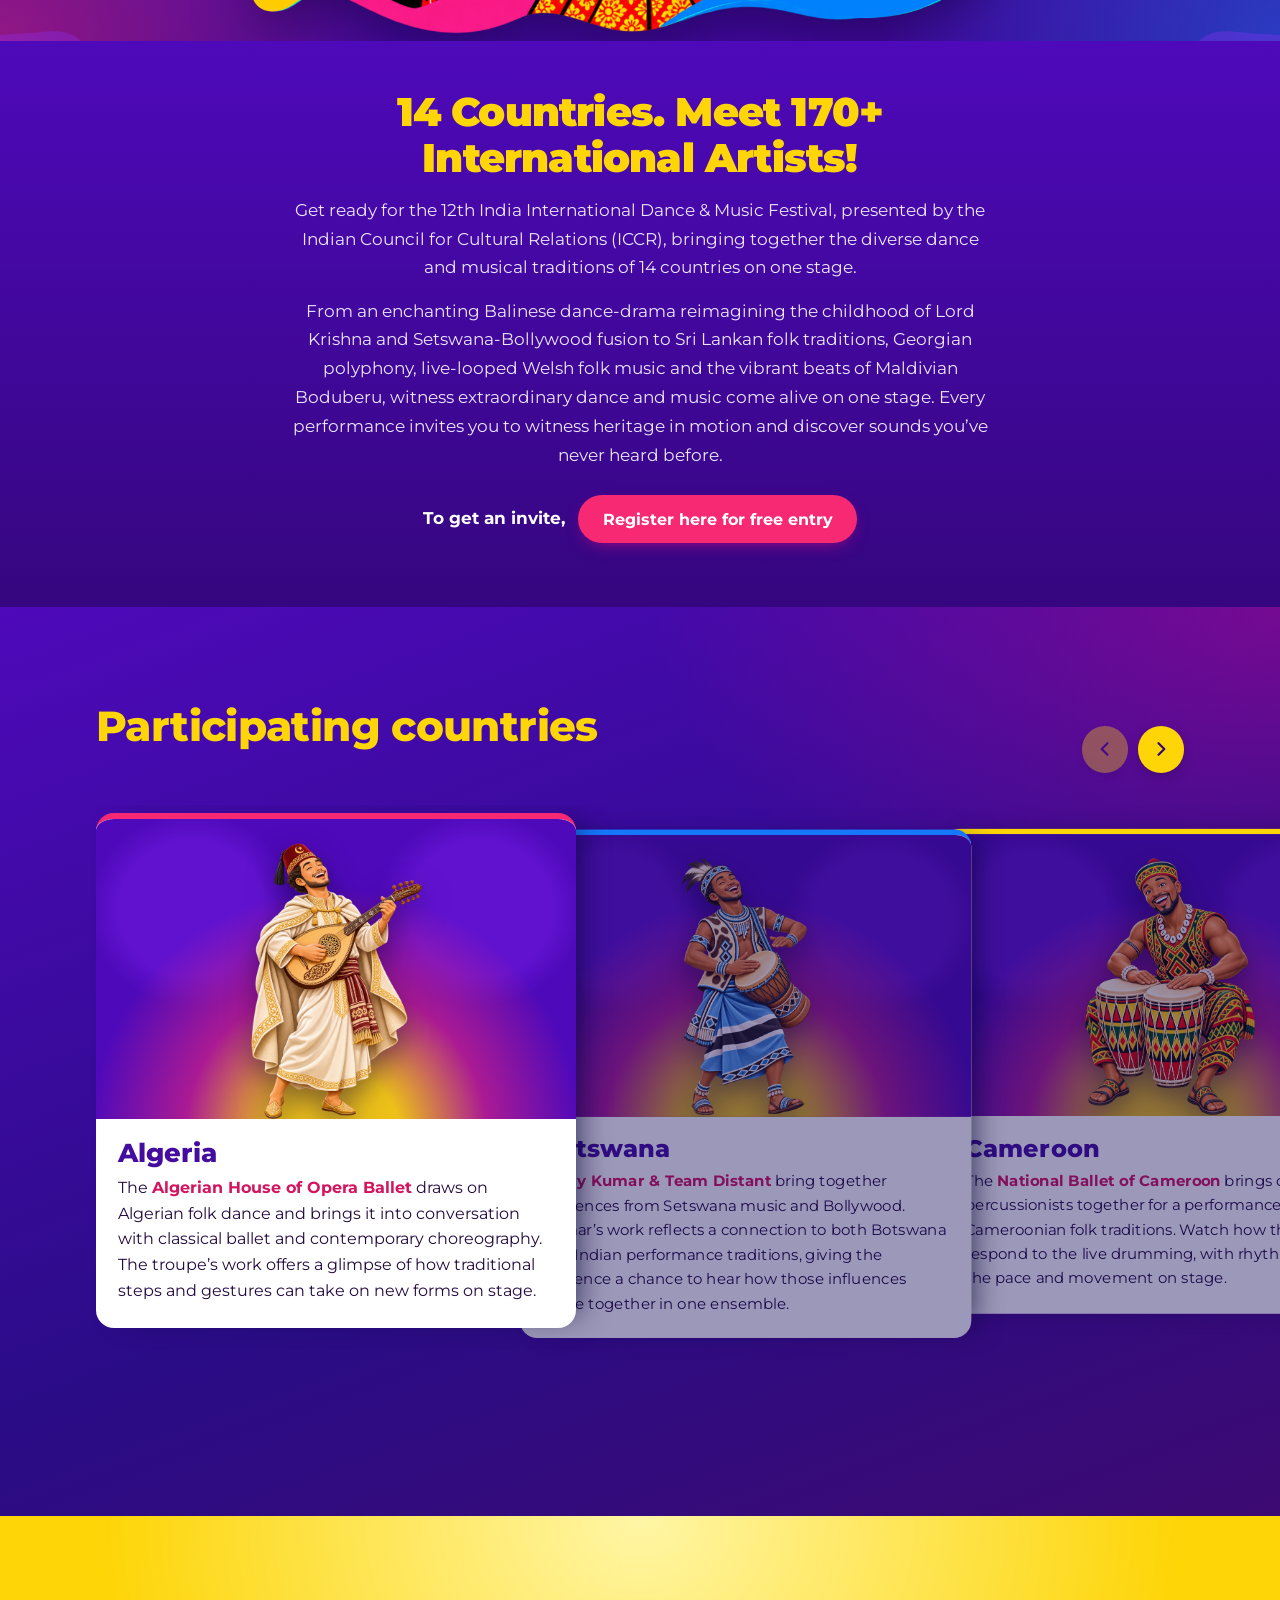
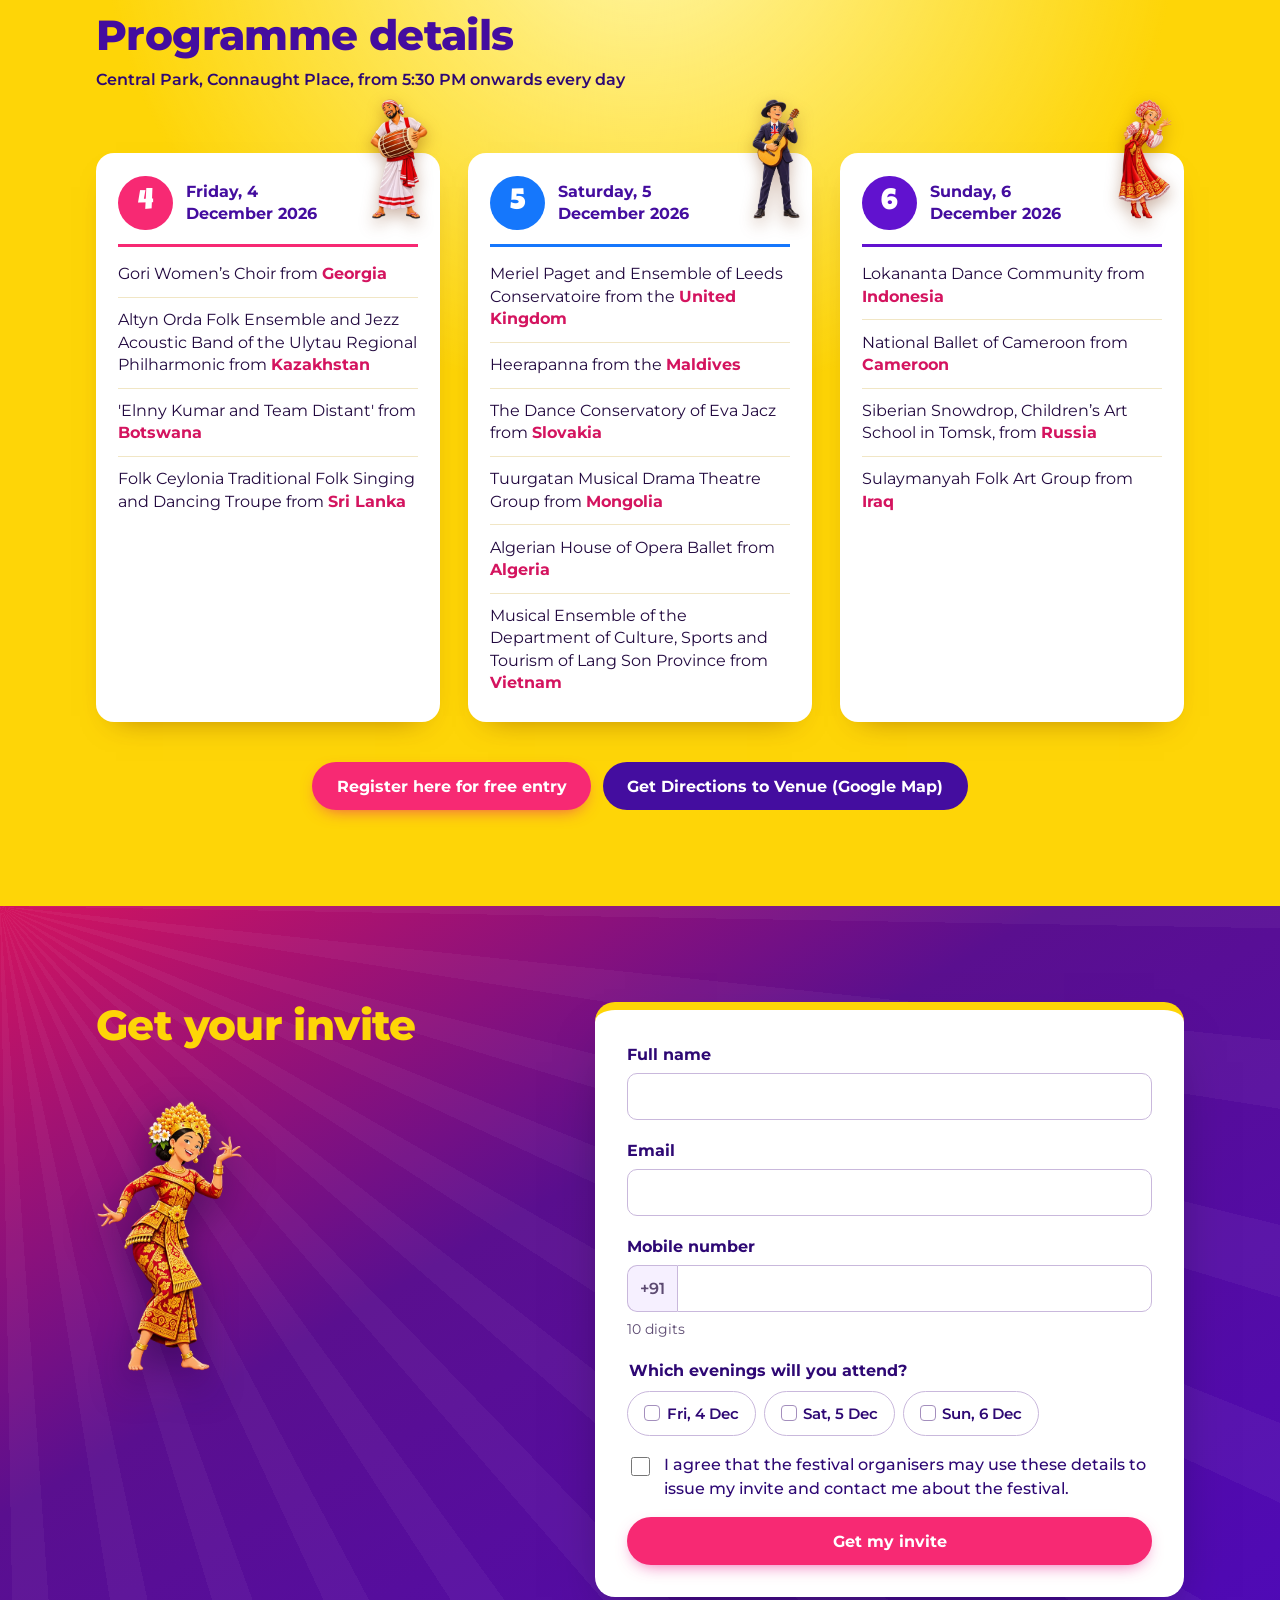
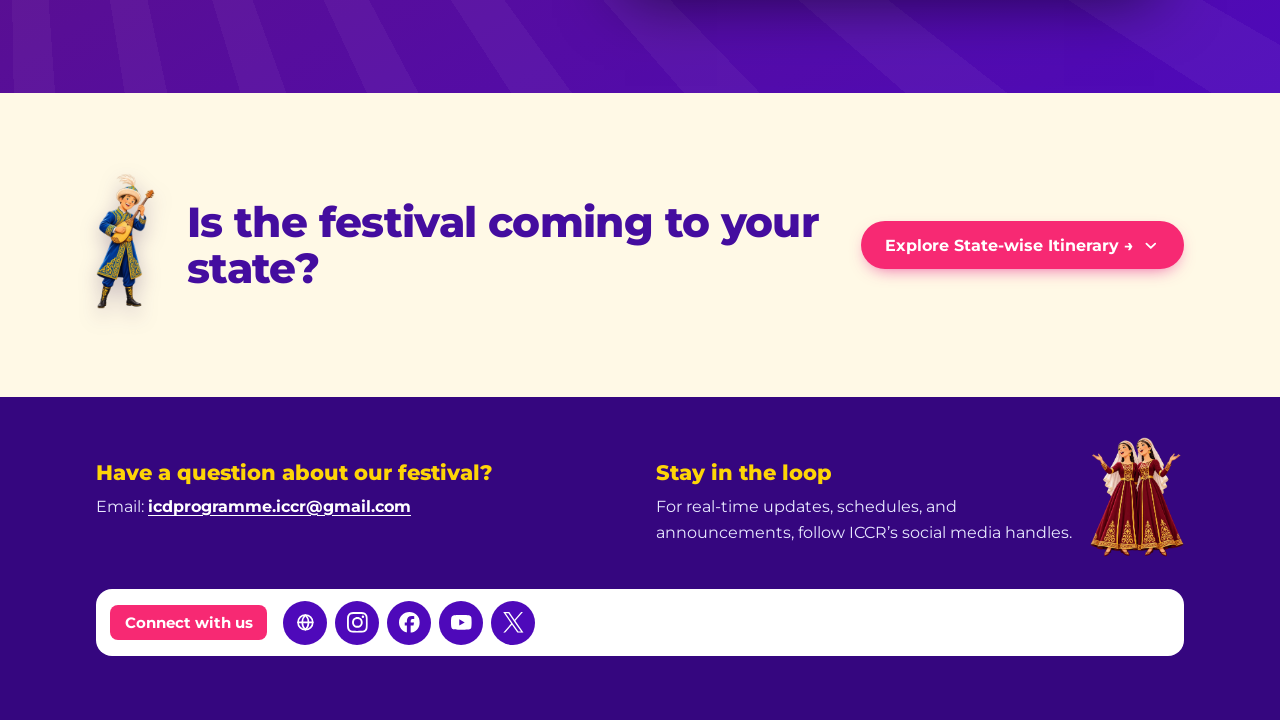
==== commit 6c47a3bf: "feat: update hero artwork, styles, and registration button text" ====
--- a/mus-dance/index.html
+++ b/mus-dance/index.html
@@ -1,516 +1,747 @@
 <!doctype html>
 <html lang="en">
+
 <head>
   <meta charset="utf-8">
   <meta name="viewport" content="width=device-width, initial-scale=1">
   <title>12th India International Dance &amp; Music Festival | 4–6 December 2026, New Delhi</title>
-  <meta name="description" content="Three evenings of dance and music from around the world at Central Park, Connaught Place, New Delhi. 4–6 December 2026, 5:30 PM onwards. Free entry — register for your invite.">
+  <meta name="description"
+    content="Three evenings of dance and music from around the world at Central Park, Connaught Place, New Delhi. 4–6 December 2026, 5:30 PM onwards. Free entry — register for your invite.">
 
   <!-- ===== Copy these into the host page's <head> ===== -->
   <link rel="preconnect" href="https://fonts.googleapis.com">
   <link rel="preconnect" href="https://fonts.gstatic.com" crossorigin>
-  <link rel="stylesheet" href="https://fonts.googleapis.com/css2?family=Luckiest+Guy&family=Montserrat:ital,wght@0,400;0,500;0,600;0,700;0,800;0,900;1,800&display=swap">
+  <link rel="stylesheet"
+    href="https://fonts.googleapis.com/css2?family=Luckiest+Guy&family=Montserrat:ital,wght@0,400;0,500;0,600;0,700;0,800;0,900;1,800&display=swap">
   <link rel="stylesheet" href="iidmf.css">
-  <style>.iidmf-demo-body{margin:0}</style> <!-- demo page only, do not copy -->
+  <style>
+    .iidmf-demo-body {
+      margin: 0
+    }
+  </style> <!-- demo page only, do not copy -->
   <!-- ===== end ===== -->
 </head>
+
 <body class="iidmf-demo-body">
 
-<!-- =====================================================================
+  <!-- =====================================================================
      EMBED START — paste everything from here to "EMBED END" into the page
      ===================================================================== -->
-<div class="iidmf" id="iidmf" lang="en"
-     data-function-url="https://ymoplljkdpqenexgxamt.supabase.co/functions/v1/register"
-     data-logo="assets/iccr-logo-white.png">
-
-  <!-- ================= TOP NAVIGATION ================= -->
-  <nav class="iidmf-top-nav" aria-label="Quick navigation">
-    <div class="iidmf-wrap iidmf-top-nav__inner">
-      <a class="iidmf-top-nav__link" href="#iidmf-register">Register Here</a>
-      <span class="iidmf-top-nav__sep" aria-hidden="true">•</span>
-      <a class="iidmf-top-nav__link" href="#iidmf-programme">Programme Details</a>
-    </div>
-  </nav>
-
-  <!-- ================= HERO ================= -->
-  <header class="iidmf-hero" id="iidmf-top">
-    <svg class="iidmf-splash iidmf-splash--l" viewBox="0 0 240 260" aria-hidden="true" focusable="false">
-      <path fill="#f72973" d="M0 0h74v38c0 13-7 21-15 21s-14-7-14-19v-5c0-6-4-10-9-10s-9 4-9 10v60c0 10-6 17-12 17S0 105 0 95z"/>
-      <path fill="#1577fc" d="M112 0h70c-3 9 5 17 15 14 11-3 20 3 18 13-2 9-12 11-20 9-9-2-15 6-11 14 5 10 1 19-8 19-10 0-13-8-15-16-2-9-10-13-18-9-9 4-17 1-17-9 0-8 9-13 5-21-4-9-1-11-1-14z"/>
-      <rect x="16" y="128" width="64" height="58" rx="17" fill="#fed507" transform="rotate(-10 48 157)"/>
-      <circle cx="48" cy="157" r="12" fill="#f72973"/>
-      <circle cx="116" cy="74" r="13" fill="#fed507"/>
-      <rect x="0" y="212" width="32" height="32" rx="9" fill="#f72973"/>
-      <rect x="152" y="96" width="26" height="40" rx="12" fill="#fed507" transform="rotate(24 165 116)"/>
-    </svg>
-    <svg class="iidmf-splash iidmf-splash--r" viewBox="0 0 240 260" aria-hidden="true" focusable="false">
-      <path fill="#f72973" d="M0 0h74v38c0 13-7 21-15 21s-14-7-14-19v-5c0-6-4-10-9-10s-9 4-9 10v60c0 10-6 17-12 17S0 105 0 95z"/>
-      <path fill="#1577fc" d="M112 0h70c-3 9 5 17 15 14 11-3 20 3 18 13-2 9-12 11-20 9-9-2-15 6-11 14 5 10 1 19-8 19-10 0-13-8-15-16-2-9-10-13-18-9-9 4-17 1-17-9 0-8 9-13 5-21-4-9-1-11-1-14z"/>
-      <rect x="16" y="128" width="64" height="58" rx="17" fill="#fed507" transform="rotate(-10 48 157)"/>
-      <circle cx="48" cy="157" r="12" fill="#f72973"/>
-      <circle cx="116" cy="74" r="13" fill="#fed507"/>
-      <rect x="0" y="212" width="32" height="32" rx="9" fill="#f72973"/>
-      <rect x="152" y="96" width="26" height="40" rx="12" fill="#fed507" transform="rotate(24 165 116)"/>
-    </svg>
-    <div class="iidmf-hero__head">
-      <img class="iidmf-hero__logo" src="assets/iccr-logo-white.png" width="360" height="198" alt="Government of India, Indian Council for Cultural Relations (ICCR)">
-      <p class="iidmf-hero__org">Indian Council for Cultural Relations</p>
-      <p class="iidmf-hero__presents"><span>presents</span></p>
-      <h1 class="iidmf-title">
-        <span class="iidmf-title__top"><span class="iidmf-title__num">12<sup>th</sup></span> <span class="iidmf-title__intl">India <br>International</span></span>
-        <span class="iidmf-title__dance">Dance</span>
-        <span class="iidmf-title__and"><span class="iidmf-burst iidmf-burst--l" aria-hidden="true"></span>and<span class="iidmf-burst iidmf-burst--r" aria-hidden="true"></span></span>
-        <span class="iidmf-title__music">Music</span>
-        <span class="iidmf-title__fest">Festival</span>
-      </h1>
-      <div class="iidmf-hero__actions">
-        <a class="iidmf-btn iidmf-btn--primary" href="#iidmf-register">Register Here</a>
-        <a class="iidmf-btn iidmf-btn--sun" href="#iidmf-programme">Programme Details</a>
-        <a class="iidmf-btn iidmf-btn--white iidmf-hero__directions" href="https://www.google.com/maps/search/?api=1&amp;query=Central+Park+Connaught+Place+New+Delhi" target="_blank" rel="noopener">Get directions to venue<span class="iidmf-sr"> (opens Google Maps in a new tab)</span></a>
-      </div>
-    </div>
-
-    <div class="iidmf-wrap iidmf-hero__info" aria-label="Dates, time and venue">
-      <ul class="iidmf-pills">
-        <li class="iidmf-pill">
-          <svg viewBox="0 0 24 24" aria-hidden="true"><use href="#iidmf-i-cal"/></svg>
-          <span><strong>4<sup>th</sup>, 5<sup>th</sup> &amp; 6<sup>th</sup></strong> December 2026</span>
-        </li>
-        <li class="iidmf-pill">
-          <svg viewBox="0 0 24 24" aria-hidden="true"><use href="#iidmf-i-clock"/></svg>
-          <span><strong>5:30 PM</strong> onwards every day</span>
-        </li>
-        <li class="iidmf-pill">
-          <svg viewBox="0 0 24 24" aria-hidden="true"><use href="#iidmf-i-pin"/></svg>
-          <span><strong>Central Park,</strong> Connaught Place, New Delhi</span>
-        </li>
-      </ul>
-      <svg class="iidmf-free" viewBox="0 0 200 200" role="img" aria-label="Free entry for all">
-          <path fill="#f72973" d="M187.80 100.00A13.28 13.28 0 0 1 184.24 124.74A13.28 13.28 0 0 1 173.86 147.47A13.28 13.28 0 0 1 157.50 166.35A13.28 13.28 0 0 1 136.47 179.87A13.28 13.28 0 0 1 112.50 186.91A13.28 13.28 0 0 1 87.50 186.91A13.28 13.28 0 0 1 63.53 179.87A13.28 13.28 0 0 1 42.50 166.35A13.28 13.28 0 0 1 26.14 147.47A13.28 13.28 0 0 1 15.76 124.74A13.28 13.28 0 0 1 12.20 100.00A13.28 13.28 0 0 1 15.76 75.26A13.28 13.28 0 0 1 26.14 52.53A13.28 13.28 0 0 1 42.50 33.65A13.28 13.28 0 0 1 63.53 20.13A13.28 13.28 0 0 1 87.50 13.09A13.28 13.28 0 0 1 112.50 13.09A13.28 13.28 0 0 1 136.47 20.13A13.28 13.28 0 0 1 157.50 33.65A13.28 13.28 0 0 1 173.86 52.53A13.28 13.28 0 0 1 184.24 75.26A13.28 13.28 0 0 1 187.80 100.00Z"/>
-          <circle cx="100" cy="100" r="78" fill="none" stroke="#fff" stroke-width="3" stroke-dasharray="0.1 9" stroke-linecap="round"/>
-          <circle cx="100" cy="100" r="68" fill="#fed507"/>
+  <div class="iidmf" id="iidmf" lang="en"
+    data-function-url="https://ymoplljkdpqenexgxamt.supabase.co/functions/v1/register"
+    data-logo="assets/iccr-logo-white.png">
+
+    <!-- ================= TOP NAVIGATION ================= -->
+    <nav class="iidmf-top-nav" aria-label="Quick navigation">
+      <div class="iidmf-wrap iidmf-top-nav__inner">
+        <a class="iidmf-top-nav__link" href="#iidmf-register">Register Here for Free Entry</a>
+        <span class="iidmf-top-nav__sep" aria-hidden="true">•</span>
+        <a class="iidmf-top-nav__link" href="#iidmf-programme">Programme Details</a>
+      </div>
+    </nav>
+
+    <!-- ================= HERO ================= -->
+    <header class="iidmf-hero" id="iidmf-top">
+      <svg class="iidmf-splash iidmf-splash--l" viewBox="0 0 240 260" aria-hidden="true" focusable="false">
+        <path fill="#f72973"
+          d="M0 0h74v38c0 13-7 21-15 21s-14-7-14-19v-5c0-6-4-10-9-10s-9 4-9 10v60c0 10-6 17-12 17S0 105 0 95z" />
+        <path fill="#1577fc"
+          d="M112 0h70c-3 9 5 17 15 14 11-3 20 3 18 13-2 9-12 11-20 9-9-2-15 6-11 14 5 10 1 19-8 19-10 0-13-8-15-16-2-9-10-13-18-9-9 4-17 1-17-9 0-8 9-13 5-21-4-9-1-11-1-14z" />
+        <rect x="16" y="128" width="64" height="58" rx="17" fill="#fed507" transform="rotate(-10 48 157)" />
+        <circle cx="48" cy="157" r="12" fill="#f72973" />
+        <circle cx="116" cy="74" r="13" fill="#fed507" />
+        <rect x="0" y="212" width="32" height="32" rx="9" fill="#f72973" />
+        <rect x="152" y="96" width="26" height="40" rx="12" fill="#fed507" transform="rotate(24 165 116)" />
+      </svg>
+      <svg class="iidmf-splash iidmf-splash--r" viewBox="0 0 240 260" aria-hidden="true" focusable="false">
+        <path fill="#f72973"
+          d="M0 0h74v38c0 13-7 21-15 21s-14-7-14-19v-5c0-6-4-10-9-10s-9 4-9 10v60c0 10-6 17-12 17S0 105 0 95z" />
+        <path fill="#1577fc"
+          d="M112 0h70c-3 9 5 17 15 14 11-3 20 3 18 13-2 9-12 11-20 9-9-2-15 6-11 14 5 10 1 19-8 19-10 0-13-8-15-16-2-9-10-13-18-9-9 4-17 1-17-9 0-8 9-13 5-21-4-9-1-11-1-14z" />
+        <rect x="16" y="128" width="64" height="58" rx="17" fill="#fed507" transform="rotate(-10 48 157)" />
+        <circle cx="48" cy="157" r="12" fill="#f72973" />
+        <circle cx="116" cy="74" r="13" fill="#fed507" />
+        <rect x="0" y="212" width="32" height="32" rx="9" fill="#f72973" />
+        <rect x="152" y="96" width="26" height="40" rx="12" fill="#fed507" transform="rotate(24 165 116)" />
+      </svg>
+      <div class="iidmf-hero__head">
+        <img class="iidmf-hero__logo" src="assets/iccr-logo-white.png" width="360" height="198"
+          alt="Government of India, Indian Council for Cultural Relations (ICCR)">
+        <p class="iidmf-hero__org">Indian Council for Cultural Relations</p>
+        <p class="iidmf-hero__presents"><span>presents</span></p>
+        <h1 class="iidmf-title">
+          <span class="iidmf-title__top"><span class="iidmf-title__num">12<sup>th</sup></span> <span
+              class="iidmf-title__intl">India <br>International</span></span>
+          <span class="iidmf-title__dance">Dance</span>
+          <span class="iidmf-title__and"><span class="iidmf-burst iidmf-burst--l" aria-hidden="true"></span>and<span
+              class="iidmf-burst iidmf-burst--r" aria-hidden="true"></span></span>
+          <span class="iidmf-title__music">Music</span>
+          <span class="iidmf-title__fest">Festival</span>
+        </h1>
+        <div class="iidmf-hero__actions">
+          <a class="iidmf-btn iidmf-btn--primary" href="#iidmf-register">Register here for free entry</a>
+          <a class="iidmf-btn iidmf-btn--sun" href="#iidmf-programme">Programme Details</a>
+          <a class="iidmf-btn iidmf-btn--white iidmf-hero__directions"
+            href="https://www.google.com/maps/search/?api=1&amp;query=Central+Park+Connaught+Place+New+Delhi"
+            target="_blank" rel="noopener">Get directions to venue<span class="iidmf-sr"> (opens Google Maps in a new
+              tab)</span></a>
+        </div>
+      </div>
+
+      <div class="iidmf-wrap iidmf-hero__info" aria-label="Dates, time and venue">
+        <ul class="iidmf-pills">
+          <li class="iidmf-pill">
+            <svg viewBox="0 0 24 24" aria-hidden="true">
+              <use href="#iidmf-i-cal" />
+            </svg>
+            <span><strong>4<sup>th</sup>, 5<sup>th</sup> &amp; 6<sup>th</sup></strong> December 2026</span>
+          </li>
+          <li class="iidmf-pill">
+            <svg viewBox="0 0 24 24" aria-hidden="true">
+              <use href="#iidmf-i-clock" />
+            </svg>
+            <span><strong>5:30 PM</strong> onwards every day</span>
+          </li>
+          <li class="iidmf-pill">
+            <svg viewBox="0 0 24 24" aria-hidden="true">
+              <use href="#iidmf-i-pin" />
+            </svg>
+            <span><strong>Central Park,</strong> Connaught Place, New Delhi</span>
+          </li>
+        </ul>
+        <svg class="iidmf-free" viewBox="0 0 200 200" role="img" aria-label="Free entry for all">
+          <path fill="#f72973"
+            d="M187.80 100.00A13.28 13.28 0 0 1 184.24 124.74A13.28 13.28 0 0 1 173.86 147.47A13.28 13.28 0 0 1 157.50 166.35A13.28 13.28 0 0 1 136.47 179.87A13.28 13.28 0 0 1 112.50 186.91A13.28 13.28 0 0 1 87.50 186.91A13.28 13.28 0 0 1 63.53 179.87A13.28 13.28 0 0 1 42.50 166.35A13.28 13.28 0 0 1 26.14 147.47A13.28 13.28 0 0 1 15.76 124.74A13.28 13.28 0 0 1 12.20 100.00A13.28 13.28 0 0 1 15.76 75.26A13.28 13.28 0 0 1 26.14 52.53A13.28 13.28 0 0 1 42.50 33.65A13.28 13.28 0 0 1 63.53 20.13A13.28 13.28 0 0 1 87.50 13.09A13.28 13.28 0 0 1 112.50 13.09A13.28 13.28 0 0 1 136.47 20.13A13.28 13.28 0 0 1 157.50 33.65A13.28 13.28 0 0 1 173.86 52.53A13.28 13.28 0 0 1 184.24 75.26A13.28 13.28 0 0 1 187.80 100.00Z" />
+          <circle cx="100" cy="100" r="78" fill="none" stroke="#fff" stroke-width="3" stroke-dasharray="0.1 9"
+            stroke-linecap="round" />
+          <circle cx="100" cy="100" r="68" fill="#fed507" />
           <text x="100" y="88" text-anchor="middle">FREE</text>
           <text x="100" y="119" text-anchor="middle">ENTRY</text>
           <text class="iidmf-free__small" x="100" y="143" text-anchor="middle">FOR ALL</text>
-      </svg>
-    </div>
-
-    <p class="iidmf-hero__social-hint">
-      For real-time updates, schedules, and announcements, follow ICCR’s <a href="#iidmf-connect">social media handles</a>.
-    </p>
-
-    <img class="iidmf-hero__figures"
-         src="assets/dancing-figures-1978.webp"
-         srcset="assets/dancing-figures-1000.webp 1000w, assets/dancing-figures-1978.webp 1978w"
-         sizes="(max-width: 62rem) 100vw, 62rem"
-         width="1978" height="236"
-         alt="Illustrated row of dancers and musicians playing drums, guitars, a violin and other instruments">
-  </header>
-
-  <!-- ================= INTRO ================= -->
-  <section class="iidmf-band" id="iidmf-about" aria-labelledby="iidmf-intro-h">
-    <div class="iidmf-wrap iidmf-band__text">
-      <h2 class="iidmf-band__h" id="iidmf-intro-h">14 Countries. Meet 170+ International Artists!</h2>
-      <p class="iidmf-band__lede">Get ready for the 12th India International Dance &amp; Music Festival, presented by the Indian Council for Cultural Relations (ICCR), bringing together the diverse dance and musical traditions of 14 countries on one stage.</p>
-      <p class="iidmf-band__lede">From an enchanting Balinese dance-drama reimagining the childhood of Lord Krishna and Setswana-Bollywood fusion to Sri Lankan folk traditions, Georgian polyphony, live-looped Welsh folk music and the vibrant beats of Maldivian Boduberu, witness extraordinary dance and music come alive on one stage. Every performance invites you to witness heritage in motion and discover sounds you’ve never heard before.</p>
-      <p class="iidmf-band__cta"><span>To get an invite,</span> <a class="iidmf-btn iidmf-btn--primary" href="#iidmf-register">Register Here</a></p>
-    </div>
-  </section>
-
-  <!-- ================= COUNTRIES ================= -->
-  <section class="iidmf-section iidmf-countries" id="iidmf-countries" aria-labelledby="iidmf-countries-h">
-    <div class="iidmf-wrap">
-      <div class="iidmf-countries__head">
-        <h2 class="iidmf-h2" id="iidmf-countries-h">Participating countries</h2>
-        <div class="iidmf-countries__controls">
-          <button type="button" class="iidmf-round" data-iidmf-prev aria-label="Previous country">
-            <svg viewBox="0 0 24 24" aria-hidden="true"><path d="M15 5l-7 7 7 7"/></svg>
-          </button>
-          <button type="button" class="iidmf-round" data-iidmf-next aria-label="Next country">
-            <svg viewBox="0 0 24 24" aria-hidden="true"><path d="M9 5l7 7-7 7"/></svg>
-          </button>
-        </div>
-      </div>
-    </div>
-
-    <!--
+        </svg>
+      </div>
+
+      <p class="iidmf-hero__social-hint">
+        For real-time updates, schedules, and announcements, follow ICCR’s <a href="#iidmf-connect">social media
+          handles</a>.
+      </p>
+
+      <img class="iidmf-hero__figures" src="assets/artist.png" width="2618" height="2033"
+        alt="Illustrated international dancers and musicians">
+    </header>
+
+    <!-- ================= INTRO ================= -->
+    <section class="iidmf-band" id="iidmf-about" aria-labelledby="iidmf-intro-h">
+      <div class="iidmf-wrap iidmf-band__text">
+        <h2 class="iidmf-band__h" id="iidmf-intro-h">14 Countries. Meet 170+ International Artists!</h2>
+        <p class="iidmf-band__lede">Get ready for the 12th India International Dance &amp; Music Festival, presented by
+          the Indian Council for Cultural Relations (ICCR), bringing together the diverse dance and musical traditions
+          of 14 countries on one stage.</p>
+        <p class="iidmf-band__lede">From an enchanting Balinese dance-drama reimagining the childhood of Lord Krishna
+          and Setswana-Bollywood fusion to Sri Lankan folk traditions, Georgian polyphony, live-looped Welsh folk music
+          and the vibrant beats of Maldivian Boduberu, witness extraordinary dance and music come alive on one stage.
+          Every performance invites you to witness heritage in motion and discover sounds you’ve never heard before.</p>
+        <p class="iidmf-band__cta"><span>To get an invite,</span> <a class="iidmf-btn iidmf-btn--primary"
+            href="#iidmf-register">Register here for free entry</a></p>
+      </div>
+    </section>
+
+    <!-- ================= COUNTRIES ================= -->
+    <section class="iidmf-section iidmf-countries" id="iidmf-countries" aria-labelledby="iidmf-countries-h">
+      <div class="iidmf-wrap">
+        <div class="iidmf-countries__head">
+          <h2 class="iidmf-h2" id="iidmf-countries-h">Participating countries</h2>
+          <div class="iidmf-countries__controls">
+            <button type="button" class="iidmf-round" data-iidmf-prev aria-label="Previous country">
+              <svg viewBox="0 0 24 24" aria-hidden="true">
+                <path d="M15 5l-7 7 7 7" />
+              </svg>
+            </button>
+            <button type="button" class="iidmf-round" data-iidmf-next aria-label="Next country">
+              <svg viewBox="0 0 24 24" aria-hidden="true">
+                <path d="M9 5l7 7-7 7" />
+              </svg>
+            </button>
+          </div>
+        </div>
+      </div>
+
+      <!--
       PHOTOS: put image paths in data-photos (comma separated) and a short
       description in data-alt. Missing images show a placeholder.
     -->
-    <div class="iidmf-countries__track" tabindex="0" aria-label="Participating countries, scroll sideways for more">
-      <article class="iidmf-country">
-        <div class="iidmf-country__media" data-photos="assets/countries/algeria-1.jpg, assets/countries/algeria-2.jpg, assets/countries/algeria-3.jpg" data-alt="Algerian House of Opera Ballet performing" data-character="assets/characters/Algeria.png" data-character-alt="Illustration: Algerian House of Opera Ballet dancer"></div>
-        <div class="iidmf-country__body">
-          <h3 class="iidmf-country__name">Algeria</h3>
-          <p>The <strong>Algerian House of Opera Ballet</strong> draws on Algerian folk dance and brings it into conversation with classical ballet and contemporary choreography. The troupe’s work offers a glimpse of how traditional steps and gestures can take on new forms on stage.</p>
-        </div>
-      </article>
-
-      <article class="iidmf-country">
-        <div class="iidmf-country__media" data-photos="assets/countries/botswana-1.jpg, assets/countries/botswana-2.jpg, assets/countries/botswana-3.jpg" data-alt="Elnny Kumar &amp; Team Distant performing" data-character="assets/characters/Botswana.png" data-character-alt="Illustration: Botswana performer representing Elnny Kumar &amp; Team Distant"></div>
-        <div class="iidmf-country__body">
-          <h3 class="iidmf-country__name">Botswana</h3>
-          <p><strong>Elnny Kumar &amp; Team Distant</strong> bring together influences from Setswana music and Bollywood. Kumar’s work reflects a connection to both Botswana and Indian performance traditions, giving the audience a chance to hear how those influences come together in one ensemble.</p>
-        </div>
-      </article>
-
-      <article class="iidmf-country">
-        <div class="iidmf-country__media" data-photos="assets/countries/cameroon-1.jpg, assets/countries/cameroon-2.jpg, assets/countries/cameroon-3.jpg" data-alt="National Ballet of Cameroon performing" data-character="assets/characters/character-cameroon-drummer.webp" data-character-alt="Illustration: a Cameroonian drummer in patterned red, yellow and green, playing two hand drums"></div>
-        <div class="iidmf-country__body">
-          <h3 class="iidmf-country__name">Cameroon</h3>
-          <p>The <strong>National Ballet of Cameroon</strong> brings dancers and percussionists together for a performance rooted in Cameroonian folk traditions. Watch how the dancers respond to the live drumming, with rhythm shaping the pace and movement on stage.</p>
-        </div>
-      </article>
-
-      <article class="iidmf-country">
-        <div class="iidmf-country__media" data-photos="assets/countries/georgia-1.jpg, assets/countries/georgia-2.jpg, assets/countries/georgia-3.jpg" data-alt="Gori Women’s Choir performing" data-character="assets/characters/character-georgia-choir-singers.webp" data-character-alt="Illustration: two Georgian singers in burgundy dresses and white veils, singing"></div>
-        <div class="iidmf-country__body">
-          <h3 class="iidmf-country__name">Georgia</h3>
-          <p>The <strong>Gori Women’s Choir</strong> performs Georgian polyphony, a singing tradition in which several distinct vocal lines are heard at once. Under conductor Teona Tsiramua, the choir brings that tradition into a repertoire that also includes contemporary choral works.</p>
-        </div>
-      </article>
-
-      <article class="iidmf-country">
-        <div class="iidmf-country__media" data-photos="assets/countries/indonesia-1.jpg, assets/countries/indonesia-2.jpg, assets/countries/indonesia-3.jpg" data-alt="Lokananta Dance Community performing" data-character="assets/characters/character-indonesia-balinese-dancer.webp" data-character-alt="Illustration: a Balinese dancer in red and gold with a flower crown"></div>
-        <div class="iidmf-country__body">
-          <h3 class="iidmf-country__name">Indonesia</h3>
-          <p>The <strong>Lokananta Dance Community</strong> presents <em>The Mercy of Lord Sri Damodara</em>, a dance drama based on an episode from Krishna’s childhood. It’s a chance to see a story familiar to many Indian audiences told through Balinese dance and Balinese and Javanese musical traditions.</p>
-        </div>
-      </article>
-
-      <article class="iidmf-country">
-        <div class="iidmf-country__media" data-photos="assets/countries/iraq-1.jpg, assets/countries/iraq-2.jpg, assets/countries/iraq-3.jpg" data-alt="Sulaymanyah Folk Art Group performing" data-character="assets/characters/Iraq.png" data-character-alt="Illustration: Iraqi Kurdish folk dancer in traditional dress"></div>
-        <div class="iidmf-country__body">
-          <h3 class="iidmf-country__name">Iraq</h3>
-          <p>The <strong>Sulaymanyah Folk Art Group</strong> shares Kurdish folklore through dance, music and traditional dress. The performance offers a glimpse of the stories and customs of Iraq’s Kurdistan Region, with costume and movement doing part of the storytelling.</p>
-        </div>
-      </article>
-
-      <article class="iidmf-country">
-        <div class="iidmf-country__media" data-photos="assets/countries/kazakhstan-1.jpg, assets/countries/kazakhstan-2.jpg, assets/countries/kazakhstan-3.jpg" data-alt="Ulytau Regional Philharmonic and Altyn Orda Folk Ensemble performing" data-character="assets/characters/character-kazakhstan-dombra-player.webp" data-character-alt="Illustration: a Kazakh musician in a blue embroidered coat and fur hat, playing the dombra"></div>
-        <div class="iidmf-country__body">
-          <h3 class="iidmf-country__name">Kazakhstan</h3>
-          <p>The <strong>Ulytau Regional Philharmonic</strong> and <strong>Altyn Orda Folk Ensemble</strong> bring different strands of Kazakh music to the festival, from folk compositions to contemporary acoustic arrangements. Listen for the <em>dombra</em>, a plucked string instrument, and the <em>kobyz</em>, whose bowed sound gives Kazakh traditional music a different texture.</p>
-        </div>
-      </article>
-
-      <article class="iidmf-country">
-        <div class="iidmf-country__media" data-photos="assets/countries/maldives-1.jpg, assets/countries/maldives-2.jpg, assets/countries/maldives-3.jpg" data-alt="Heerapanna performing" data-character="assets/characters/Joyful Maldivian Musician Playing Guitar.png" data-character-alt="Illustration: Maldivian musician playing music"></div>
-        <div class="iidmf-country__body">
-          <h3 class="iidmf-country__name">Maldives</h3>
-          <p><strong>Heerapanna</strong> performs original songs in Dhivehi, with the <em>boduberu</em>, a traditional Maldivian drum, at the centre of its sound. The ensemble gives the drum a place in contemporary songwriting, making its rhythm as much a part of the music as the melody.</p>
-        </div>
-      </article>
-
-      <article class="iidmf-country">
-        <div class="iidmf-country__media" data-photos="assets/countries/mongolia-1.jpg, assets/countries/mongolia-2.jpg, assets/countries/mongolia-3.jpg" data-alt="Tuurgatan Musical Drama Theatre Group performing" data-character="assets/characters/character-mongolia-morin-khuur-player.webp" data-character-alt="Illustration: a Mongolian musician in a blue robe, playing the horse-head fiddle"></div>
-        <div class="iidmf-country__body">
-          <h3 class="iidmf-country__name">Mongolia</h3>
-          <p>The <strong>Tuurgatan Musical Drama Theatre Group</strong> draws inspiration from the Barga and Buryat communities of eastern Mongolia. Its musical pieces reflect the customs of these communities and the mountains, rivers and landscapes that shape their sense of place.</p>
-        </div>
-      </article>
-
-      <article class="iidmf-country">
-        <div class="iidmf-country__media" data-photos="assets/countries/russia-1.jpg, assets/countries/russia-2.jpg, assets/countries/russia-3.jpg" data-alt="Siberian Snowdrop dance ensemble performing" data-character="assets/characters/character-russia-folk-dancer.webp" data-character-alt="Illustration: a Russian folk dancer in a red sarafan and kokoshnik headdress"></div>
-        <div class="iidmf-country__body">
-          <h3 class="iidmf-country__name">Russia</h3>
-          <p><strong>Siberian Snowdrop</strong>, a young dance ensemble from the Children’s Art School in Tomsk, performs Russian folk dance alongside contemporary choreography. Siberian themes and the details of traditional costumes add regional character to the ensemble’s work.</p>
-        </div>
-      </article>
-
-      <article class="iidmf-country">
-        <div class="iidmf-country__media" data-photos="assets/countries/slovakia-1.jpg, assets/countries/slovakia-2.jpg, assets/countries/slovakia-3.jpg" data-alt="Dance Conservatory of Eva Jacz performing" data-character="assets/characters/Slovak Republic.png" data-character-alt="Illustration: Slovak folk dancer from Dance Conservatory of Eva Jacz"></div>
-        <div class="iidmf-country__body">
-          <h3 class="iidmf-country__name">Slovak Republic</h3>
-          <p>The <strong>Dance Conservatory of Eva Jacz</strong> presents Slovak folk and contemporary dance. The festival performance offers a glimpse of both styles through dancers whose training also includes classical ballet.</p>
-        </div>
-      </article>
-
-      <article class="iidmf-country">
-        <div class="iidmf-country__media" data-photos="assets/countries/uk-1.jpg, assets/countries/uk-2.jpg, assets/countries/uk-3.jpg" data-alt="Meriel Paget and ensemble performing" data-character="assets/characters/character-uk-guitarist.webp" data-character-alt="Illustration: a British musician in a suit and hat, playing an acoustic guitar"></div>
-        <div class="iidmf-country__body">
-          <h3 class="iidmf-country__name">United Kingdom</h3>
-          <p><strong>Meriel Paget and ensemble</strong>, from the Leeds Conservatoire, weave traditional Welsh tunes into a set of alternative folk music and original songwriting. Fiddle and voice carry the melodies, while live looping lets the musicians build layers of sound as they perform.</p>
-        </div>
-      </article>
-
-      <article class="iidmf-country">
-        <div class="iidmf-country__media" data-photos="assets/countries/vietnam-1.jpg, assets/countries/vietnam-2.jpg, assets/countries/vietnam-3.jpg" data-alt="Musical Ensemble of the Department of Culture, Sports and Tourism of Lang Son Province performing"></div>
-        <div class="iidmf-country__body">
-          <h3 class="iidmf-country__name">Vietnam</h3>
-          <p>The <strong>Musical Ensemble of the Department of Culture, Sports and Tourism of Lang Son Province</strong> brings the sounds of northern Vietnam to Delhi. Through traditional melodies, the ensemble offers a glimpse into the musical heritage of Lang Son.</p>
-        </div>
-      </article>
-
-      <article class="iidmf-country">
-        <div class="iidmf-country__media" data-photos="assets/countries/srilanka-1.jpg, assets/countries/srilanka-2.jpg, assets/countries/srilanka-3.jpg" data-alt="Folk Ceylonia ensemble performing" data-character="assets/characters/Joyful Kandyan Dance Duo sri lanka.png" data-character-alt="Illustration: Joyful Kandyan Dance Duo from Sri Lanka"></div>
-        <div class="iidmf-country__body">
-          <h3 class="iidmf-country__name">Sri Lanka</h3>
-          <p><strong>Folk Ceylonia</strong>, a 20-member ensemble from the University of Visual &amp; Performing Arts in Colombo, brings Sri Lanka’s folk traditions to the Delhi stage. Through music and dance, the group gives audiences a glimpse of the island’s cultural heritage.</p>
-        </div>
-      </article>
-    </div>
-  </section>
-
-  <!-- ================= PROGRAMME ================= -->
-  <section class="iidmf-section iidmf-programme" id="iidmf-programme" aria-labelledby="iidmf-programme-h">
-    <div class="iidmf-wrap">
-      <h2 class="iidmf-h2" id="iidmf-programme-h">Programme details</h2>
-      <p class="iidmf-programme__time">Central Park, Connaught Place, from 5:30 PM onwards every day</p>
-
-      <div class="iidmf-programme__days">
-        <section class="iidmf-day" id="iidmf-day-2026-12-04" aria-labelledby="iidmf-day1">
-          <img class="iidmf-char iidmf-char--day" src="assets/characters/character-sri-lanka-drummer.webp" width="348" height="720" alt="" aria-hidden="true" loading="lazy" decoding="async">
-          <h3 class="iidmf-day__date" id="iidmf-day1"><span class="iidmf-day__num">4</span> Friday, 4 December 2026</h3>
-          <ul class="iidmf-day__list">
-            <li>Gori Women’s Choir from <strong>Georgia</strong></li>
-            <li>Altyn Orda Folk Ensemble and Jezz Acoustic Band of the Ulytau Regional Philharmonic from <strong>Kazakhstan</strong></li>
-            <li>'Elnny Kumar and Team Distant' from <strong>Botswana</strong></li>
-            <li>Folk Ceylonia Traditional Folk Singing and Dancing Troupe from <strong>Sri Lanka</strong></li>
+      <div class="iidmf-countries__track" tabindex="0" aria-label="Participating countries, scroll sideways for more">
+        <article class="iidmf-country">
+          <div class="iidmf-country__media"
+            data-photos="assets/countries/algeria-1.jpg, assets/countries/algeria-2.jpg, assets/countries/algeria-3.jpg"
+            data-alt="Algerian House of Opera Ballet performing" data-character="assets/characters/Algeria.png"
+            data-character-alt="Illustration: Algerian House of Opera Ballet dancer"></div>
+          <div class="iidmf-country__body">
+            <h3 class="iidmf-country__name">Algeria</h3>
+            <p>The <strong>Algerian House of Opera Ballet</strong> draws on Algerian folk dance and brings it into
+              conversation with classical ballet and contemporary choreography. The troupe’s work offers a glimpse of
+              how traditional steps and gestures can take on new forms on stage.</p>
+          </div>
+        </article>
+
+        <article class="iidmf-country">
+          <div class="iidmf-country__media"
+            data-photos="assets/countries/botswana-1.jpg, assets/countries/botswana-2.jpg, assets/countries/botswana-3.jpg"
+            data-alt="Elnny Kumar &amp; Team Distant performing" data-character="assets/characters/Botswana.png"
+            data-character-alt="Illustration: Botswana performer representing Elnny Kumar &amp; Team Distant"></div>
+          <div class="iidmf-country__body">
+            <h3 class="iidmf-country__name">Botswana</h3>
+            <p><strong>Elnny Kumar &amp; Team Distant</strong> bring together influences from Setswana music and
+              Bollywood. Kumar’s work reflects a connection to both Botswana and Indian performance traditions, giving
+              the audience a chance to hear how those influences come together in one ensemble.</p>
+          </div>
+        </article>
+
+        <article class="iidmf-country">
+          <div class="iidmf-country__media"
+            data-photos="assets/countries/cameroon-1.jpg, assets/countries/cameroon-2.jpg, assets/countries/cameroon-3.jpg"
+            data-alt="National Ballet of Cameroon performing"
+            data-character="assets/characters/character-cameroon-drummer.webp"
+            data-character-alt="Illustration: a Cameroonian drummer in patterned red, yellow and green, playing two hand drums">
+          </div>
+          <div class="iidmf-country__body">
+            <h3 class="iidmf-country__name">Cameroon</h3>
+            <p>The <strong>National Ballet of Cameroon</strong> brings dancers and percussionists together for a
+              performance rooted in Cameroonian folk traditions. Watch how the dancers respond to the live drumming,
+              with rhythm shaping the pace and movement on stage.</p>
+          </div>
+        </article>
+
+        <article class="iidmf-country">
+          <div class="iidmf-country__media"
+            data-photos="assets/countries/georgia-1.jpg, assets/countries/georgia-2.jpg, assets/countries/georgia-3.jpg"
+            data-alt="Gori Women’s Choir performing"
+            data-character="assets/characters/character-georgia-choir-singers.webp"
+            data-character-alt="Illustration: two Georgian singers in burgundy dresses and white veils, singing"></div>
+          <div class="iidmf-country__body">
+            <h3 class="iidmf-country__name">Georgia</h3>
+            <p>The <strong>Gori Women’s Choir</strong> performs Georgian polyphony, a singing tradition in which several
+              distinct vocal lines are heard at once. Under conductor Teona Tsiramua, the choir brings that tradition
+              into a repertoire that also includes contemporary choral works.</p>
+          </div>
+        </article>
+
+        <article class="iidmf-country">
+          <div class="iidmf-country__media"
+            data-photos="assets/countries/indonesia-1.jpg, assets/countries/indonesia-2.jpg, assets/countries/indonesia-3.jpg"
+            data-alt="Lokananta Dance Community performing"
+            data-character="assets/characters/character-indonesia-balinese-dancer.webp"
+            data-character-alt="Illustration: a Balinese dancer in red and gold with a flower crown"></div>
+          <div class="iidmf-country__body">
+            <h3 class="iidmf-country__name">Indonesia</h3>
+            <p>The <strong>Lokananta Dance Community</strong> presents <em>The Mercy of Lord Sri Damodara</em>, a dance
+              drama based on an episode from Krishna’s childhood. It’s a chance to see a story familiar to many Indian
+              audiences told through Balinese dance and Balinese and Javanese musical traditions.</p>
+          </div>
+        </article>
+
+        <article class="iidmf-country">
+          <div class="iidmf-country__media"
+            data-photos="assets/countries/iraq-1.jpg, assets/countries/iraq-2.jpg, assets/countries/iraq-3.jpg"
+            data-alt="Sulaymanyah Folk Art Group performing" data-character="assets/characters/Iraq.png"
+            data-character-alt="Illustration: Iraqi Kurdish folk dancer in traditional dress"></div>
+          <div class="iidmf-country__body">
+            <h3 class="iidmf-country__name">Iraq</h3>
+            <p>The <strong>Sulaymanyah Folk Art Group</strong> shares Kurdish folklore through dance, music and
+              traditional dress. The performance offers a glimpse of the stories and customs of Iraq’s Kurdistan Region,
+              with costume and movement doing part of the storytelling.</p>
+          </div>
+        </article>
+
+        <article class="iidmf-country">
+          <div class="iidmf-country__media"
+            data-photos="assets/countries/kazakhstan-1.jpg, assets/countries/kazakhstan-2.jpg, assets/countries/kazakhstan-3.jpg"
+            data-alt="Ulytau Regional Philharmonic and Altyn Orda Folk Ensemble performing"
+            data-character="assets/characters/character-kazakhstan-dombra-player.webp"
+            data-character-alt="Illustration: a Kazakh musician in a blue embroidered coat and fur hat, playing the dombra">
+          </div>
+          <div class="iidmf-country__body">
+            <h3 class="iidmf-country__name">Kazakhstan</h3>
+            <p>The <strong>Ulytau Regional Philharmonic</strong> and <strong>Altyn Orda Folk Ensemble</strong> bring
+              different strands of Kazakh music to the festival, from folk compositions to contemporary acoustic
+              arrangements. Listen for the <em>dombra</em>, a plucked string instrument, and the <em>kobyz</em>, whose
+              bowed sound gives Kazakh traditional music a different texture.</p>
+          </div>
+        </article>
+
+        <article class="iidmf-country">
+          <div class="iidmf-country__media"
+            data-photos="assets/countries/maldives-1.jpg, assets/countries/maldives-2.jpg, assets/countries/maldives-3.jpg"
+            data-alt="Heerapanna performing"
+            data-character="assets/characters/Joyful Maldivian Musician Playing Guitar.png"
+            data-character-alt="Illustration: Maldivian musician playing music"></div>
+          <div class="iidmf-country__body">
+            <h3 class="iidmf-country__name">Maldives</h3>
+            <p><strong>Heerapanna</strong> performs original songs in Dhivehi, with the <em>boduberu</em>, a traditional
+              Maldivian drum, at the centre of its sound. The ensemble gives the drum a place in contemporary
+              songwriting, making its rhythm as much a part of the music as the melody.</p>
+          </div>
+        </article>
+
+        <article class="iidmf-country">
+          <div class="iidmf-country__media"
+            data-photos="assets/countries/mongolia-1.jpg, assets/countries/mongolia-2.jpg, assets/countries/mongolia-3.jpg"
+            data-alt="Tuurgatan Musical Drama Theatre Group performing"
+            data-character="assets/characters/character-mongolia-morin-khuur-player.webp"
+            data-character-alt="Illustration: a Mongolian musician in a blue robe, playing the horse-head fiddle"></div>
+          <div class="iidmf-country__body">
+            <h3 class="iidmf-country__name">Mongolia</h3>
+            <p>The <strong>Tuurgatan Musical Drama Theatre Group</strong> draws inspiration from the Barga and Buryat
+              communities of eastern Mongolia. Its musical pieces reflect the customs of these communities and the
+              mountains, rivers and landscapes that shape their sense of place.</p>
+          </div>
+        </article>
+
+        <article class="iidmf-country">
+          <div class="iidmf-country__media"
+            data-photos="assets/countries/russia-1.jpg, assets/countries/russia-2.jpg, assets/countries/russia-3.jpg"
+            data-alt="Siberian Snowdrop dance ensemble performing"
+            data-character="assets/characters/character-russia-folk-dancer.webp"
+            data-character-alt="Illustration: a Russian folk dancer in a red sarafan and kokoshnik headdress"></div>
+          <div class="iidmf-country__body">
+            <h3 class="iidmf-country__name">Russia</h3>
+            <p><strong>Siberian Snowdrop</strong>, a young dance ensemble from the Children’s Art School in Tomsk,
+              performs Russian folk dance alongside contemporary choreography. Siberian themes and the details of
+              traditional costumes add regional character to the ensemble’s work.</p>
+          </div>
+        </article>
+
+        <article class="iidmf-country">
+          <div class="iidmf-country__media"
+            data-photos="assets/countries/slovakia-1.jpg, assets/countries/slovakia-2.jpg, assets/countries/slovakia-3.jpg"
+            data-alt="Dance Conservatory of Eva Jacz performing" data-character="assets/characters/Slovak Republic.png"
+            data-character-alt="Illustration: Slovak folk dancer from Dance Conservatory of Eva Jacz"></div>
+          <div class="iidmf-country__body">
+            <h3 class="iidmf-country__name">Slovak Republic</h3>
+            <p>The <strong>Dance Conservatory of Eva Jacz</strong> presents Slovak folk and contemporary dance. The
+              festival performance offers a glimpse of both styles through dancers whose training also includes
+              classical ballet.</p>
+          </div>
+        </article>
+
+        <article class="iidmf-country">
+          <div class="iidmf-country__media"
+            data-photos="assets/countries/uk-1.jpg, assets/countries/uk-2.jpg, assets/countries/uk-3.jpg"
+            data-alt="Meriel Paget and ensemble performing"
+            data-character="assets/characters/character-uk-guitarist.webp"
+            data-character-alt="Illustration: a British musician in a suit and hat, playing an acoustic guitar"></div>
+          <div class="iidmf-country__body">
+            <h3 class="iidmf-country__name">United Kingdom</h3>
+            <p><strong>Meriel Paget and ensemble</strong>, from the Leeds Conservatoire, weave traditional Welsh tunes
+              into a set of alternative folk music and original songwriting. Fiddle and voice carry the melodies, while
+              live looping lets the musicians build layers of sound as they perform.</p>
+          </div>
+        </article>
+
+        <article class="iidmf-country">
+          <div class="iidmf-country__media"
+            data-photos="assets/countries/vietnam-1.jpg, assets/countries/vietnam-2.jpg, assets/countries/vietnam-3.jpg"
+            data-alt="Musical Ensemble of the Department of Culture, Sports and Tourism of Lang Son Province performing"
+            data-character="assets/characters/vietnam.png"
+            data-character-alt="Illustration: Musical Ensemble from Vietnam"></div>
+          <div class="iidmf-country__body">
+            <h3 class="iidmf-country__name">Vietnam</h3>
+            <p>The <strong>Musical Ensemble of the Department of Culture, Sports and Tourism of Lang Son
+                Province</strong> brings the sounds of northern Vietnam to Delhi. Through traditional melodies, the
+              ensemble offers a glimpse into the musical heritage of Lang Son.</p>
+          </div>
+        </article>
+
+        <article class="iidmf-country">
+          <div class="iidmf-country__media"
+            data-photos="assets/countries/srilanka-1.jpg, assets/countries/srilanka-2.jpg, assets/countries/srilanka-3.jpg"
+            data-alt="Folk Ceylonia ensemble performing"
+            data-character="assets/characters/Joyful Kandyan Dance Duo sri lanka.png"
+            data-character-alt="Illustration: Joyful Kandyan Dance Duo from Sri Lanka"></div>
+          <div class="iidmf-country__body">
+            <h3 class="iidmf-country__name">Sri Lanka</h3>
+            <p><strong>Folk Ceylonia</strong>, a 20-member ensemble from the University of Visual &amp; Performing Arts
+              in Colombo, brings Sri Lanka’s folk traditions to the Delhi stage. Through music and dance, the group
+              gives audiences a glimpse of the island’s cultural heritage.</p>
+          </div>
+        </article>
+      </div>
+    </section>
+
+    <!-- ================= PROGRAMME ================= -->
+    <section class="iidmf-section iidmf-programme" id="iidmf-programme" aria-labelledby="iidmf-programme-h">
+      <div class="iidmf-wrap">
+        <h2 class="iidmf-h2" id="iidmf-programme-h">Programme details</h2>
+        <p class="iidmf-programme__time">Central Park, Connaught Place, from 5:30 PM onwards every day</p>
+
+        <div class="iidmf-programme__days">
+          <section class="iidmf-day" id="iidmf-day-2026-12-04" aria-labelledby="iidmf-day1">
+            <img class="iidmf-char iidmf-char--day" src="assets/characters/character-sri-lanka-drummer.webp" width="348"
+              height="720" alt="" aria-hidden="true" loading="lazy" decoding="async">
+            <h3 class="iidmf-day__date" id="iidmf-day1"><span class="iidmf-day__num">4</span> Friday, 4 December 2026
+            </h3>
+            <ul class="iidmf-day__list">
+              <li>Gori Women’s Choir from <strong>Georgia</strong></li>
+              <li>Altyn Orda Folk Ensemble and Jezz Acoustic Band of the Ulytau Regional Philharmonic from
+                <strong>Kazakhstan</strong></li>
+              <li>'Elnny Kumar and Team Distant' from <strong>Botswana</strong></li>
+              <li>Folk Ceylonia Traditional Folk Singing and Dancing Troupe from <strong>Sri Lanka</strong></li>
+            </ul>
+          </section>
+
+          <section class="iidmf-day" id="iidmf-day-2026-12-05" aria-labelledby="iidmf-day2">
+            <img class="iidmf-char iidmf-char--day" src="assets/characters/character-uk-guitarist.webp" width="291"
+              height="720" alt="" aria-hidden="true" loading="lazy" decoding="async">
+            <h3 class="iidmf-day__date" id="iidmf-day2"><span class="iidmf-day__num">5</span> Saturday, 5 December 2026
+            </h3>
+            <ul class="iidmf-day__list">
+              <li>Meriel Paget and Ensemble of Leeds Conservatoire from the <strong>United Kingdom</strong></li>
+              <li>Heerapanna from the <strong>Maldives</strong></li>
+              <li>The Dance Conservatory of Eva Jacz from <strong>Slovakia</strong></li>
+              <li>Tuurgatan Musical Drama Theatre Group from <strong>Mongolia</strong></li>
+              <li>Algerian House of Opera Ballet from <strong>Algeria</strong></li>
+              <li>Musical Ensemble of the Department of Culture, Sports and Tourism of Lang Son Province from
+                <strong>Vietnam</strong></li>
+            </ul>
+          </section>
+
+          <section class="iidmf-day" id="iidmf-day-2026-12-06" aria-labelledby="iidmf-day3">
+            <img class="iidmf-char iidmf-char--day" src="assets/characters/character-russia-folk-dancer.webp"
+              width="326" height="720" alt="" aria-hidden="true" loading="lazy" decoding="async">
+            <h3 class="iidmf-day__date" id="iidmf-day3"><span class="iidmf-day__num">6</span> Sunday, 6 December 2026
+            </h3>
+            <ul class="iidmf-day__list">
+              <li>Lokananta Dance Community from <strong>Indonesia</strong></li>
+              <li>National Ballet of Cameroon from <strong>Cameroon</strong></li>
+              <li>Siberian Snowdrop, Children’s Art School in Tomsk, from <strong>Russia</strong></li>
+              <li>Sulaymanyah Folk Art Group from <strong>Iraq</strong></li>
+            </ul>
+          </section>
+        </div>
+
+        <div class="iidmf-programme__actions">
+          <a class="iidmf-btn iidmf-btn--primary" href="#iidmf-register">Register here for free entry</a>
+          <a class="iidmf-btn iidmf-btn--purple"
+            href="https://www.google.com/maps/search/?api=1&amp;query=Central+Park+Connaught+Place+New+Delhi"
+            target="_blank" rel="noopener">Get Directions to Venue (Google Map)<span class="iidmf-sr"> (opens Google
+              Maps in a new tab)</span></a>
+        </div>
+      </div>
+    </section>
+
+    <!-- ================= REGISTER ================= -->
+    <section class="iidmf-section iidmf-register" id="iidmf-register" aria-labelledby="iidmf-register-h">
+      <div class="iidmf-wrap iidmf-register__grid">
+        <div class="iidmf-register__intro">
+          <img class="iidmf-char iidmf-char--register" src="assets/characters/character-indonesia-balinese-dancer.webp"
+            width="389" height="720" alt="" aria-hidden="true" loading="lazy" decoding="async">
+          <h2 class="iidmf-h2" id="iidmf-register-h">Get your invite</h2>
+        </div>
+
+        <div class="iidmf-register__card">
+          <form class="iidmf-form" data-iidmf-form novalidate>
+            <div class="iidmf-field">
+              <label for="iidmf-name">Full name</label>
+              <input id="iidmf-name" name="full_name" type="text" autocomplete="name" maxlength="80" required
+                aria-describedby="iidmf-name-err">
+              <p class="iidmf-err" id="iidmf-name-err"></p>
+            </div>
+
+            <div class="iidmf-field">
+              <label for="iidmf-email">Email</label>
+              <input id="iidmf-email" name="email" type="email" autocomplete="email" inputmode="email" maxlength="254"
+                required aria-describedby="iidmf-email-err">
+              <p class="iidmf-err" id="iidmf-email-err"></p>
+            </div>
+
+            <div class="iidmf-field">
+              <label for="iidmf-phone">Mobile number</label>
+              <div class="iidmf-prefix">
+                <span aria-hidden="true">+91</span>
+                <input id="iidmf-phone" name="phone" type="tel" autocomplete="tel-national" inputmode="numeric"
+                  maxlength="16" required aria-describedby="iidmf-phone-hint iidmf-phone-err">
+              </div>
+              <p class="iidmf-hint" id="iidmf-phone-hint">10 digits</p>
+              <p class="iidmf-err" id="iidmf-phone-err"></p>
+            </div>
+
+            <fieldset class="iidmf-field iidmf-days" aria-describedby="iidmf-days-err">
+              <legend>Which evenings will you attend?</legend>
+              <div class="iidmf-days__opts">
+                <label class="iidmf-chip"><input type="checkbox" name="days" value="2026-12-04"><span>Fri, 4
+                    Dec</span></label>
+                <label class="iidmf-chip"><input type="checkbox" name="days" value="2026-12-05"><span>Sat, 5
+                    Dec</span></label>
+                <label class="iidmf-chip"><input type="checkbox" name="days" value="2026-12-06"><span>Sun, 6
+                    Dec</span></label>
+              </div>
+              <p class="iidmf-err" id="iidmf-days-err"></p>
+            </fieldset>
+
+            <!-- Spam trap: hidden from people, bots fill it in -->
+            <div class="iidmf-trap" aria-hidden="true">
+              <label for="iidmf-website">Leave this empty</label>
+              <input id="iidmf-website" name="website" type="text" tabindex="-1" autocomplete="off">
+            </div>
+
+            <div class="iidmf-field">
+              <label class="iidmf-consent">
+                <input type="checkbox" name="consent" required aria-describedby="iidmf-consent-err">
+                <span>I agree that the festival organisers may use these details to issue my invite and contact me about
+                  the festival.</span>
+              </label>
+              <p class="iidmf-err" id="iidmf-consent-err"></p>
+            </div>
+
+            <p class="iidmf-form__status" role="alert" data-iidmf-status></p>
+
+            <button type="submit" class="iidmf-btn iidmf-btn--primary iidmf-btn--block" data-iidmf-submit>Get my
+              invite</button>
+          </form>
+
+          <div class="iidmf-success" data-iidmf-success hidden tabindex="-1">
+            <h3 class="iidmf-success__h" data-iidmf-success-h>Your invite is ready</h3>
+            <p data-iidmf-success-p>Download your pass and keep it handy for the entry gate.</p>
+            <img class="iidmf-success__img" data-iidmf-pass-img alt="">
+            <div class="iidmf-success__actions">
+              <a class="iidmf-btn iidmf-btn--primary" data-iidmf-download href="#" download>Download pass</a>
+              <button type="button" class="iidmf-btn iidmf-btn--ghost" data-iidmf-again>Register someone else</button>
+            </div>
+          </div>
+        </div>
+      </div>
+    </section>
+
+    <!-- ================= STATE-WISE ITINERARY ================= -->
+    <section class="iidmf-section iidmf-tour" id="iidmf-tour" aria-labelledby="iidmf-tour-h">
+      <div class="iidmf-wrap">
+        <div class="iidmf-tour__head">
+          <img class="iidmf-char iidmf-char--tour" src="assets/characters/character-kazakhstan-dombra-player.webp"
+            width="312" height="720" alt="" aria-hidden="true" loading="lazy" decoding="async">
+          <h2 class="iidmf-h2" id="iidmf-tour-h">Is the festival coming to your state?</h2>
+          <button type="button" class="iidmf-btn iidmf-btn--primary" aria-expanded="false"
+            aria-controls="iidmf-tour-list" data-iidmf-tour-toggle>
+            <span data-iidmf-tour-label>Explore State-wise Itinerary &rarr;</span>
+            <svg class="iidmf-chev" viewBox="0 0 24 24" aria-hidden="true">
+              <path d="M6 9l6 6 6-6" />
+            </svg>
+          </button>
+        </div>
+
+        <div id="iidmf-tour-list" class="iidmf-tour__panel" hidden>
+          <h3 class="iidmf-tour__title">State-wise itinerary</h3>
+          <span class="iidmf-ornament iidmf-ornament--center" aria-hidden="true"></span>
+          <p class="iidmf-swipe-hint">Swipe to see all 11 stops</p>
+          <ul class="iidmf-tour__grid">
+            <li class="iidmf-stop">
+              <h4 class="iidmf-stop__state">Uttar Pradesh</h4>
+              <p class="iidmf-stop__row"><svg viewBox="0 0 24 24" aria-hidden="true">
+                  <use href="#iidmf-i-cal" />
+                </svg><span>25th &amp; 26th November 2026</span></p>
+              <p class="iidmf-stop__row"><svg viewBox="0 0 24 24" aria-hidden="true">
+                  <use href="#iidmf-i-pin" />
+                </svg><span>Tribal Festival, UP Darshan Park, Gomti Nagar, Lucknow</span></p>
+              <p class="iidmf-stop__extra">In collaboration with International Tribal Festival</p>
+              <p class="iidmf-stop__extra">Cultural groups &mdash; Kazakhstan and Maldives</p>
+            </li>
+            <li class="iidmf-stop">
+              <h4 class="iidmf-stop__state">Odisha</h4>
+              <p class="iidmf-stop__row"><svg viewBox="0 0 24 24" aria-hidden="true">
+                  <use href="#iidmf-i-cal" />
+                </svg><span>28th &amp; 29th November 2026</span></p>
+              <p class="iidmf-stop__row"><svg viewBox="0 0 24 24" aria-hidden="true">
+                  <use href="#iidmf-i-pin" />
+                </svg><span>Bali Jatra Utsav Cuttack</span></p>
+              <p class="iidmf-stop__extra">In collaboration with Historic Kataka Balijatra</p>
+              <p class="iidmf-stop__extra">Cultural groups &mdash; Kazakhstan and Maldives</p>
+            </li>
+            <li class="iidmf-stop">
+              <h4 class="iidmf-stop__state">Gujarat</h4>
+              <p class="iidmf-stop__row"><svg viewBox="0 0 24 24" aria-hidden="true">
+                  <use href="#iidmf-i-cal" />
+                </svg><span>1st &amp; 2nd December 2026</span></p>
+              <p class="iidmf-stop__row"><svg viewBox="0 0 24 24" aria-hidden="true">
+                  <use href="#iidmf-i-pin" />
+                </svg><span>Rann Utsav, Rann Tent City, Dhordo, Kutch</span></p>
+              <p class="iidmf-stop__extra">In collaboration with the Kutch Festival</p>
+              <p class="iidmf-stop__extra">Cultural groups &mdash; Kazakhstan and Maldives</p>
+            </li>
+            <li class="iidmf-stop iidmf-stop--home">
+              <h4 class="iidmf-stop__state">Delhi</h4>
+              <p class="iidmf-stop__row"><svg viewBox="0 0 24 24" aria-hidden="true">
+                  <use href="#iidmf-i-cal" />
+                </svg><span>4th, 5th &amp; 6th December 2026</span></p>
+              <p class="iidmf-stop__row"><svg viewBox="0 0 24 24" aria-hidden="true">
+                  <use href="#iidmf-i-pin" />
+                </svg><span>Central Park, Connaught Place, New Delhi</span></p>
+              <p class="iidmf-stop__extra">12th India International Dance &amp; Music Festival</p>
+              <p class="iidmf-stop__extra">Cultural groups &mdash; 13 groups</p>
+            </li>
+            <li class="iidmf-stop">
+              <h4 class="iidmf-stop__state">Chandigarh</h4>
+              <p class="iidmf-stop__row"><svg viewBox="0 0 24 24" aria-hidden="true">
+                  <use href="#iidmf-i-cal" />
+                </svg><span>7th &amp; 8th December 2026</span></p>
+              <p class="iidmf-stop__row"><svg viewBox="0 0 24 24" aria-hidden="true">
+                  <use href="#iidmf-i-pin" />
+                </svg><span>Chandigarh University</span></p>
+              <p class="iidmf-stop__extra">12th India International Dance &amp; Music Festival</p>
+              <p class="iidmf-stop__extra">Cultural groups &mdash; 11 groups</p>
+            </li>
+            <li class="iidmf-stop">
+              <h4 class="iidmf-stop__state">Meghalaya</h4>
+              <p class="iidmf-stop__row"><svg viewBox="0 0 24 24" aria-hidden="true">
+                  <use href="#iidmf-i-cal" />
+                </svg><span>11th &amp; 12th December 2026 &middot; Shillong</span></p>
+              <p class="iidmf-stop__row"><svg viewBox="0 0 24 24" aria-hidden="true">
+                  <use href="#iidmf-i-pin" />
+                </svg><span>Tri Hills Ensemble Festival in U Soso Tham Auditorium, Shillong</span></p>
+              <p class="iidmf-stop__extra">In collaboration with the Tri Hills Festival</p>
+            </li>
+            <li class="iidmf-stop">
+              <h4 class="iidmf-stop__state">Assam</h4>
+              <p class="iidmf-stop__row"><svg viewBox="0 0 24 24" aria-hidden="true">
+                  <use href="#iidmf-i-cal" />
+                </svg><span>11th &amp; 12th December 2026</span></p>
+              <p class="iidmf-stop__row"><svg viewBox="0 0 24 24" aria-hidden="true">
+                  <use href="#iidmf-i-pin" />
+                </svg><span>Srimanta Shankardev Kalakshetra in Guwahati</span></p>
+              <p class="iidmf-stop__extra">International Dance &amp; Music Festival</p>
+            </li>
+            <li class="iidmf-stop">
+              <h4 class="iidmf-stop__state">Mizoram</h4>
+              <p class="iidmf-stop__row"><svg viewBox="0 0 24 24" aria-hidden="true">
+                  <use href="#iidmf-i-pin" />
+                </svg><span>Dates and venue to be confirmed</span></p>
+            </li>
+            <li class="iidmf-stop">
+              <h4 class="iidmf-stop__state">Bihar</h4>
+              <p class="iidmf-stop__row"><svg viewBox="0 0 24 24" aria-hidden="true">
+                  <use href="#iidmf-i-cal" />
+                </svg><span>11th &amp; 12th December 2026</span></p>
+              <p class="iidmf-stop__row"><svg viewBox="0 0 24 24" aria-hidden="true">
+                  <use href="#iidmf-i-pin" />
+                </svg><span>International Buddhist Conference Vaishali</span></p>
+              <p class="iidmf-stop__extra">In collaboration with the International Buddhist Conference, Vaishali</p>
+              <p class="iidmf-stop__extra">Cultural groups &mdash; Indonesia on 11 December and Slovakia on 12 December
+              </p>
+            </li>
+            <li class="iidmf-stop">
+              <h4 class="iidmf-stop__state">Haryana</h4>
+              <p class="iidmf-stop__row"><svg viewBox="0 0 24 24" aria-hidden="true">
+                  <use href="#iidmf-i-cal" />
+                </svg><span>14th December 2026 &middot; Kurukshetra</span></p>
+              <p class="iidmf-stop__row"><svg viewBox="0 0 24 24" aria-hidden="true">
+                  <use href="#iidmf-i-pin" />
+                </svg><span>International Geeta Mahotsav Kurukshetra</span></p>
+              <p class="iidmf-stop__extra">In collaboration with Geeta Mahotsav</p>
+              <p class="iidmf-stop__extra">Cultural groups &mdash; Indonesia and Sri Lanka</p>
+            </li>
+            <li class="iidmf-stop">
+              <h4 class="iidmf-stop__state">Nagaland</h4>
+              <p class="iidmf-stop__row"><svg viewBox="0 0 24 24" aria-hidden="true">
+                  <use href="#iidmf-i-pin" />
+                </svg><span>Dates and venue to be confirmed</span></p>
+            </li>
           </ul>
-        </section>
-
-        <section class="iidmf-day" id="iidmf-day-2026-12-05" aria-labelledby="iidmf-day2">
-          <img class="iidmf-char iidmf-char--day" src="assets/characters/character-uk-guitarist.webp" width="291" height="720" alt="" aria-hidden="true" loading="lazy" decoding="async">
-          <h3 class="iidmf-day__date" id="iidmf-day2"><span class="iidmf-day__num">5</span> Saturday, 5 December 2026</h3>
-          <ul class="iidmf-day__list">
-            <li>Meriel Paget and Ensemble of Leeds Conservatoire from the <strong>United Kingdom</strong></li>
-            <li>Heerapanna from the <strong>Maldives</strong></li>
-            <li>The Dance Conservatory of Eva Jacz from <strong>Slovakia</strong></li>
-            <li>Tuurgatan Musical Drama Theatre Group from <strong>Mongolia</strong></li>
-            <li>Algerian House of Opera Ballet from <strong>Algeria</strong></li>
-            <li>Musical Ensemble of the Department of Culture, Sports and Tourism of Lang Son Province from <strong>Vietnam</strong></li>
+        </div>
+      </div>
+    </section>
+
+    <!-- ================= CONTACT ================= -->
+    <footer class="iidmf-section iidmf-contact" aria-label="Contact and updates">
+      <div class="iidmf-wrap">
+        <div class="iidmf-contact__grid">
+          <div>
+            <h2 class="iidmf-h3">Have a question about our festival?</h2>
+            <p>Email: <a href="mailto:icdprogramme.iccr@gmail.com">icdprogramme.iccr@gmail.com</a></p>
+          </div>
+          <div>
+            <img class="iidmf-char iidmf-char--footer" src="assets/characters/character-georgia-choir-singers.webp"
+              width="566" height="720" alt="" aria-hidden="true" loading="lazy" decoding="async">
+            <h2 class="iidmf-h3">Stay in the loop</h2>
+            <p>For real-time updates, schedules, and announcements, follow ICCR’s social media handles.</p>
+          </div>
+        </div>
+        <div class="iidmf-connect" id="iidmf-connect">
+          <span class="iidmf-connect__label">Connect with us</span>
+          <ul class="iidmf-connect__list">
+            <li><a href="https://iccr.gov.in/" target="_blank" rel="noopener"
+                aria-label="Official Website (opens in a new tab)"><svg viewBox="0 0 24 24" aria-hidden="true">
+                  <use href="#iidmf-i-web" />
+                </svg></a></li>
+            <li><a href="https://www.instagram.com/iccr_delhi/" target="_blank" rel="noopener"
+                aria-label="ICCR on Instagram (opens in a new tab)"><svg viewBox="0 0 24 24" aria-hidden="true">
+                  <use href="#iidmf-i-instagram" />
+                </svg></a></li>
+            <li><a href="https://www.facebook.com/ICCROfficial/" target="_blank" rel="noopener"
+                aria-label="ICCR on Facebook (opens in a new tab)"><svg viewBox="0 0 24 24" aria-hidden="true">
+                  <use href="#iidmf-i-facebook" />
+                </svg></a></li>
+            <li><a href="https://www.youtube.com/@ICCRHQ" target="_blank" rel="noopener"
+                aria-label="ICCR on YouTube (opens in a new tab)"><svg viewBox="0 0 24 24" aria-hidden="true">
+                  <use href="#iidmf-i-youtube" />
+                </svg></a></li>
+            <li><a href="https://x.com/iccr_hq" target="_blank" rel="noopener"
+                aria-label="ICCR on X (opens in a new tab)"><svg viewBox="0 0 24 24" aria-hidden="true">
+                  <use href="#iidmf-i-x" />
+                </svg></a></li>
           </ul>
-        </section>
-
-        <section class="iidmf-day" id="iidmf-day-2026-12-06" aria-labelledby="iidmf-day3">
-          <img class="iidmf-char iidmf-char--day" src="assets/characters/character-russia-folk-dancer.webp" width="326" height="720" alt="" aria-hidden="true" loading="lazy" decoding="async">
-          <h3 class="iidmf-day__date" id="iidmf-day3"><span class="iidmf-day__num">6</span> Sunday, 6 December 2026</h3>
-          <ul class="iidmf-day__list">
-            <li>Lokananta Dance Community from <strong>Indonesia</strong></li>
-            <li>National Ballet of Cameroon from <strong>Cameroon</strong></li>
-            <li>Siberian Snowdrop, Children’s Art School in Tomsk, from <strong>Russia</strong></li>
-            <li>Sulaymanyah Folk Art Group from <strong>Iraq</strong></li>
-          </ul>
-        </section>
-      </div>
-
-      <div class="iidmf-programme__actions">
-        <a class="iidmf-btn iidmf-btn--primary" href="#iidmf-register">Register Here for your Invite</a>
-        <a class="iidmf-btn iidmf-btn--purple" href="https://www.google.com/maps/search/?api=1&amp;query=Central+Park+Connaught+Place+New+Delhi" target="_blank" rel="noopener">Get Directions to Venue (Google Map)<span class="iidmf-sr"> (opens Google Maps in a new tab)</span></a>
-      </div>
-    </div>
-  </section>
-
-  <!-- ================= REGISTER ================= -->
-  <section class="iidmf-section iidmf-register" id="iidmf-register" aria-labelledby="iidmf-register-h">
-    <div class="iidmf-wrap iidmf-register__grid">
-      <div class="iidmf-register__intro">
-        <img class="iidmf-char iidmf-char--register" src="assets/characters/character-indonesia-balinese-dancer.webp" width="389" height="720" alt="" aria-hidden="true" loading="lazy" decoding="async">
-        <h2 class="iidmf-h2" id="iidmf-register-h">Get your invite</h2>
-      </div>
-
-      <div class="iidmf-register__card">
-        <form class="iidmf-form" data-iidmf-form novalidate>
-          <div class="iidmf-field">
-            <label for="iidmf-name">Full name</label>
-            <input id="iidmf-name" name="full_name" type="text" autocomplete="name" maxlength="80" required aria-describedby="iidmf-name-err">
-            <p class="iidmf-err" id="iidmf-name-err"></p>
-          </div>
-
-          <div class="iidmf-field">
-            <label for="iidmf-email">Email</label>
-            <input id="iidmf-email" name="email" type="email" autocomplete="email" inputmode="email" maxlength="254" required aria-describedby="iidmf-email-err">
-            <p class="iidmf-err" id="iidmf-email-err"></p>
-          </div>
-
-          <div class="iidmf-field">
-            <label for="iidmf-phone">Mobile number</label>
-            <div class="iidmf-prefix">
-              <span aria-hidden="true">+91</span>
-              <input id="iidmf-phone" name="phone" type="tel" autocomplete="tel-national" inputmode="numeric" maxlength="16" required aria-describedby="iidmf-phone-hint iidmf-phone-err">
-            </div>
-            <p class="iidmf-hint" id="iidmf-phone-hint">10 digits</p>
-            <p class="iidmf-err" id="iidmf-phone-err"></p>
-          </div>
-
-          <fieldset class="iidmf-field iidmf-days" aria-describedby="iidmf-days-err">
-            <legend>Which evenings will you attend?</legend>
-            <div class="iidmf-days__opts">
-              <label class="iidmf-chip"><input type="checkbox" name="days" value="2026-12-04"><span>Fri, 4 Dec</span></label>
-              <label class="iidmf-chip"><input type="checkbox" name="days" value="2026-12-05"><span>Sat, 5 Dec</span></label>
-              <label class="iidmf-chip"><input type="checkbox" name="days" value="2026-12-06"><span>Sun, 6 Dec</span></label>
-            </div>
-            <p class="iidmf-err" id="iidmf-days-err"></p>
-          </fieldset>
-
-          <!-- Spam trap: hidden from people, bots fill it in -->
-          <div class="iidmf-trap" aria-hidden="true">
-            <label for="iidmf-website">Leave this empty</label>
-            <input id="iidmf-website" name="website" type="text" tabindex="-1" autocomplete="off">
-          </div>
-
-          <div class="iidmf-field">
-            <label class="iidmf-consent">
-              <input type="checkbox" name="consent" required aria-describedby="iidmf-consent-err">
-              <span>I agree that the festival organisers may use these details to issue my invite and contact me about the festival.</span>
-            </label>
-            <p class="iidmf-err" id="iidmf-consent-err"></p>
-          </div>
-
-          <p class="iidmf-form__status" role="alert" data-iidmf-status></p>
-
-          <button type="submit" class="iidmf-btn iidmf-btn--primary iidmf-btn--block" data-iidmf-submit>Get my invite</button>
-        </form>
-
-        <div class="iidmf-success" data-iidmf-success hidden tabindex="-1">
-          <h3 class="iidmf-success__h" data-iidmf-success-h>Your invite is ready</h3>
-          <p data-iidmf-success-p>Download your pass and keep it handy for the entry gate.</p>
-          <img class="iidmf-success__img" data-iidmf-pass-img alt="">
-          <div class="iidmf-success__actions">
-            <a class="iidmf-btn iidmf-btn--primary" data-iidmf-download href="#" download>Download pass</a>
-            <button type="button" class="iidmf-btn iidmf-btn--ghost" data-iidmf-again>Register someone else</button>
-          </div>
-        </div>
-      </div>
-    </div>
-  </section>
-
-  <!-- ================= STATE-WISE ITINERARY ================= -->
-  <section class="iidmf-section iidmf-tour" id="iidmf-tour" aria-labelledby="iidmf-tour-h">
-    <div class="iidmf-wrap">
-      <div class="iidmf-tour__head">
-        <img class="iidmf-char iidmf-char--tour" src="assets/characters/character-kazakhstan-dombra-player.webp" width="312" height="720" alt="" aria-hidden="true" loading="lazy" decoding="async">
-        <h2 class="iidmf-h2" id="iidmf-tour-h">Is the festival coming to your state?</h2>
-        <button type="button" class="iidmf-btn iidmf-btn--primary" aria-expanded="false" aria-controls="iidmf-tour-list" data-iidmf-tour-toggle>
-          <span data-iidmf-tour-label>Explore State-wise Itinerary &rarr;</span>
-          <svg class="iidmf-chev" viewBox="0 0 24 24" aria-hidden="true"><path d="M6 9l6 6 6-6"/></svg>
-        </button>
-      </div>
-
-      <div id="iidmf-tour-list" class="iidmf-tour__panel" hidden>
-        <h3 class="iidmf-tour__title">State-wise itinerary</h3>
-        <span class="iidmf-ornament iidmf-ornament--center" aria-hidden="true"></span>
-        <p class="iidmf-swipe-hint">Swipe to see all 11 stops</p>
-        <ul class="iidmf-tour__grid">
-          <li class="iidmf-stop">
-            <h4 class="iidmf-stop__state">Uttar Pradesh</h4>
-            <p class="iidmf-stop__row"><svg viewBox="0 0 24 24" aria-hidden="true"><use href="#iidmf-i-cal"/></svg><span>25th &amp; 26th November 2026</span></p>
-            <p class="iidmf-stop__row"><svg viewBox="0 0 24 24" aria-hidden="true"><use href="#iidmf-i-pin"/></svg><span>Tribal Festival, UP Darshan Park, Gomti Nagar, Lucknow</span></p>
-            <p class="iidmf-stop__extra">In collaboration with International Tribal Festival</p>
-            <p class="iidmf-stop__extra">Cultural groups &mdash; Kazakhstan and Maldives</p>
-          </li>
-          <li class="iidmf-stop">
-            <h4 class="iidmf-stop__state">Odisha</h4>
-            <p class="iidmf-stop__row"><svg viewBox="0 0 24 24" aria-hidden="true"><use href="#iidmf-i-cal"/></svg><span>28th &amp; 29th November 2026</span></p>
-            <p class="iidmf-stop__row"><svg viewBox="0 0 24 24" aria-hidden="true"><use href="#iidmf-i-pin"/></svg><span>Bali Jatra Utsav Cuttack</span></p>
-            <p class="iidmf-stop__extra">In collaboration with Historic Kataka Balijatra</p>
-            <p class="iidmf-stop__extra">Cultural groups &mdash; Kazakhstan and Maldives</p>
-          </li>
-          <li class="iidmf-stop">
-            <h4 class="iidmf-stop__state">Gujarat</h4>
-            <p class="iidmf-stop__row"><svg viewBox="0 0 24 24" aria-hidden="true"><use href="#iidmf-i-cal"/></svg><span>1st &amp; 2nd December 2026</span></p>
-            <p class="iidmf-stop__row"><svg viewBox="0 0 24 24" aria-hidden="true"><use href="#iidmf-i-pin"/></svg><span>Rann Utsav, Rann Tent City, Dhordo, Kutch</span></p>
-            <p class="iidmf-stop__extra">In collaboration with the Kutch Festival</p>
-            <p class="iidmf-stop__extra">Cultural groups &mdash; Kazakhstan and Maldives</p>
-          </li>
-          <li class="iidmf-stop iidmf-stop--home">
-            <h4 class="iidmf-stop__state">Delhi</h4>
-            <p class="iidmf-stop__row"><svg viewBox="0 0 24 24" aria-hidden="true"><use href="#iidmf-i-cal"/></svg><span>4th, 5th &amp; 6th December 2026</span></p>
-            <p class="iidmf-stop__row"><svg viewBox="0 0 24 24" aria-hidden="true"><use href="#iidmf-i-pin"/></svg><span>Central Park, Connaught Place, New Delhi</span></p>
-            <p class="iidmf-stop__extra">12th India International Dance &amp; Music Festival</p>
-            <p class="iidmf-stop__extra">Cultural groups &mdash; 13 groups</p>
-          </li>
-          <li class="iidmf-stop">
-            <h4 class="iidmf-stop__state">Chandigarh</h4>
-            <p class="iidmf-stop__row"><svg viewBox="0 0 24 24" aria-hidden="true"><use href="#iidmf-i-cal"/></svg><span>7th &amp; 8th December 2026</span></p>
-            <p class="iidmf-stop__row"><svg viewBox="0 0 24 24" aria-hidden="true"><use href="#iidmf-i-pin"/></svg><span>Chandigarh University</span></p>
-            <p class="iidmf-stop__extra">12th India International Dance &amp; Music Festival</p>
-            <p class="iidmf-stop__extra">Cultural groups &mdash; 11 groups</p>
-          </li>
-          <li class="iidmf-stop">
-            <h4 class="iidmf-stop__state">Meghalaya</h4>
-            <p class="iidmf-stop__row"><svg viewBox="0 0 24 24" aria-hidden="true"><use href="#iidmf-i-cal"/></svg><span>11th &amp; 12th December 2026 &middot; Shillong</span></p>
-            <p class="iidmf-stop__row"><svg viewBox="0 0 24 24" aria-hidden="true"><use href="#iidmf-i-pin"/></svg><span>Tri Hills Ensemble Festival in U Soso Tham Auditorium, Shillong</span></p>
-            <p class="iidmf-stop__extra">In collaboration with the Tri Hills Festival</p>
-          </li>
-          <li class="iidmf-stop">
-            <h4 class="iidmf-stop__state">Assam</h4>
-            <p class="iidmf-stop__row"><svg viewBox="0 0 24 24" aria-hidden="true"><use href="#iidmf-i-cal"/></svg><span>11th &amp; 12th December 2026</span></p>
-            <p class="iidmf-stop__row"><svg viewBox="0 0 24 24" aria-hidden="true"><use href="#iidmf-i-pin"/></svg><span>Srimanta Shankardev Kalakshetra in Guwahati</span></p>
-            <p class="iidmf-stop__extra">International Dance &amp; Music Festival</p>
-          </li>
-          <li class="iidmf-stop">
-            <h4 class="iidmf-stop__state">Mizoram</h4>
-            <p class="iidmf-stop__row"><svg viewBox="0 0 24 24" aria-hidden="true"><use href="#iidmf-i-pin"/></svg><span>Dates and venue to be confirmed</span></p>
-          </li>
-          <li class="iidmf-stop">
-            <h4 class="iidmf-stop__state">Bihar</h4>
-            <p class="iidmf-stop__row"><svg viewBox="0 0 24 24" aria-hidden="true"><use href="#iidmf-i-cal"/></svg><span>11th &amp; 12th December 2026</span></p>
-            <p class="iidmf-stop__row"><svg viewBox="0 0 24 24" aria-hidden="true"><use href="#iidmf-i-pin"/></svg><span>International Buddhist Conference Vaishali</span></p>
-            <p class="iidmf-stop__extra">In collaboration with the International Buddhist Conference, Vaishali</p>
-            <p class="iidmf-stop__extra">Cultural groups &mdash; Indonesia on 11 December and Slovakia on 12 December</p>
-          </li>
-          <li class="iidmf-stop">
-            <h4 class="iidmf-stop__state">Haryana</h4>
-            <p class="iidmf-stop__row"><svg viewBox="0 0 24 24" aria-hidden="true"><use href="#iidmf-i-cal"/></svg><span>14th December 2026 &middot; Kurukshetra</span></p>
-            <p class="iidmf-stop__row"><svg viewBox="0 0 24 24" aria-hidden="true"><use href="#iidmf-i-pin"/></svg><span>International Geeta Mahotsav Kurukshetra</span></p>
-            <p class="iidmf-stop__extra">In collaboration with Geeta Mahotsav</p>
-            <p class="iidmf-stop__extra">Cultural groups &mdash; Indonesia and Sri Lanka</p>
-          </li>
-          <li class="iidmf-stop">
-            <h4 class="iidmf-stop__state">Nagaland</h4>
-            <p class="iidmf-stop__row"><svg viewBox="0 0 24 24" aria-hidden="true"><use href="#iidmf-i-pin"/></svg><span>Dates and venue to be confirmed</span></p>
-          </li>
-        </ul>
-      </div>
-    </div>
-  </section>
-
-  <!-- ================= CONTACT ================= -->
-  <footer class="iidmf-section iidmf-contact" aria-label="Contact and updates">
-    <div class="iidmf-wrap">
-      <div class="iidmf-contact__grid">
-        <div>
-          <h2 class="iidmf-h3">Have a question about our festival?</h2>
-          <p>Email: <a href="mailto:icdprogramme.iccr@gmail.com">icdprogramme.iccr@gmail.com</a></p>
-        </div>
-        <div>
-          <img class="iidmf-char iidmf-char--footer" src="assets/characters/character-georgia-choir-singers.webp" width="566" height="720" alt="" aria-hidden="true" loading="lazy" decoding="async">
-          <h2 class="iidmf-h3">Stay in the loop</h2>
-          <p>For real-time updates, schedules, and announcements, follow ICCR’s social media handles.</p>
-        </div>
-      </div>
-      <div class="iidmf-connect" id="iidmf-connect">
-        <span class="iidmf-connect__label">Connect with us</span>
-        <ul class="iidmf-connect__list">
-          <li><a href="https://iccr.gov.in/" target="_blank" rel="noopener" aria-label="Official Website (opens in a new tab)"><svg viewBox="0 0 24 24" aria-hidden="true"><use href="#iidmf-i-web"/></svg></a></li>
-          <li><a href="https://www.instagram.com/iccr_delhi/" target="_blank" rel="noopener" aria-label="ICCR on Instagram (opens in a new tab)"><svg viewBox="0 0 24 24" aria-hidden="true"><use href="#iidmf-i-instagram"/></svg></a></li>
-          <li><a href="https://www.facebook.com/ICCROfficial/" target="_blank" rel="noopener" aria-label="ICCR on Facebook (opens in a new tab)"><svg viewBox="0 0 24 24" aria-hidden="true"><use href="#iidmf-i-facebook"/></svg></a></li>
-          <li><a href="https://www.youtube.com/@ICCRHQ" target="_blank" rel="noopener" aria-label="ICCR on YouTube (opens in a new tab)"><svg viewBox="0 0 24 24" aria-hidden="true"><use href="#iidmf-i-youtube"/></svg></a></li>
-          <li><a href="https://x.com/iccr_hq" target="_blank" rel="noopener" aria-label="ICCR on X (opens in a new tab)"><svg viewBox="0 0 24 24" aria-hidden="true"><use href="#iidmf-i-x"/></svg></a></li>
-        </ul>
-      </div>
-    </div>
-  </footer>
-
-  <!-- Shared icons -->
-  <svg class="iidmf-sprite" width="0" height="0" aria-hidden="true" focusable="false">
-    <symbol id="iidmf-i-cal" viewBox="0 0 24 24"><rect x="3.5" y="5" width="17" height="15.5" rx="2.5" fill="none" stroke="currentColor" stroke-width="1.8"/><path d="M3.5 9.5h17M8 3v4M16 3v4" stroke="currentColor" stroke-width="1.8" stroke-linecap="round"/><circle cx="8" cy="13.5" r="1.1" fill="currentColor"/><circle cx="12" cy="13.5" r="1.1" fill="currentColor"/><circle cx="16" cy="13.5" r="1.1" fill="currentColor"/><circle cx="8" cy="17" r="1.1" fill="currentColor"/><circle cx="12" cy="17" r="1.1" fill="currentColor"/></symbol>
-    <symbol id="iidmf-i-web" viewBox="0 0 24 24"><g fill="none" stroke="currentColor" stroke-width="1.9" stroke-linecap="round"><circle cx="12" cy="12" r="8.5"/><path d="M3.5 12h17M12 3.5c2.6 2.6 3.6 5.4 3.6 8.5s-1 5.9-3.6 8.5M12 3.5C9.4 6.1 8.4 8.9 8.4 12s1 5.9 3.6 8.5"/></g></symbol>
-    <symbol id="iidmf-i-instagram" viewBox="0 0 24 24"><path fill="currentColor" d="M7.0301.084c-1.2768.0602-2.1487.264-2.911.5634-.7888.3075-1.4575.72-2.1228 1.3877-.6652.6677-1.075 1.3368-1.3802 2.127-.2954.7638-.4956 1.6365-.552 2.914-.0564 1.2775-.0689 1.6882-.0626 4.947.0062 3.2586.0206 3.6671.0825 4.9473.061 1.2765.264 2.1482.5635 2.9107.308.7889.72 1.4573 1.388 2.1228.6679.6655 1.3365 1.0743 2.1285 1.38.7632.295 1.6361.4961 2.9134.552 1.2773.056 1.6884.069 4.9462.0627 3.2578-.0062 3.668-.0207 4.9478-.0814 1.28-.0607 2.147-.2652 2.9098-.5633.7889-.3086 1.4578-.72 2.1228-1.3881.665-.6682 1.0745-1.3378 1.3795-2.1284.2957-.7632.4966-1.636.552-2.9124.056-1.2809.0692-1.6898.063-4.948-.0063-3.2583-.021-3.6668-.0817-4.9465-.0607-1.2797-.264-2.1487-.5633-2.9117-.3084-.7889-.72-1.4568-1.3876-2.1228C21.2982 1.33 20.628.9208 19.8378.6165 19.074.321 18.2017.1197 16.9244.0645 15.6471.0093 15.236-.005 11.977.0014 8.718.0076 8.31.0215 7.0301.0839m.1402 21.6932c-1.17-.0509-1.8053-.2453-2.2287-.408-.5606-.216-.96-.4771-1.3819-.895-.422-.4178-.6811-.8186-.9-1.378-.1644-.4234-.3624-1.058-.4171-2.228-.0595-1.2645-.072-1.6442-.079-4.848-.007-3.2037.0053-3.583.0607-4.848.05-1.169.2456-1.805.408-2.2282.216-.5613.4762-.96.895-1.3816.4188-.4217.8184-.6814 1.3783-.9003.423-.1651 1.0575-.3614 2.227-.4171 1.2655-.06 1.6447-.072 4.848-.079 3.2033-.007 3.5835.005 4.8495.0608 1.169.0508 1.8053.2445 2.228.408.5608.216.96.4754 1.3816.895.4217.4194.6816.8176.9005 1.3787.1653.4217.3617 1.056.4169 2.2263.0602 1.2655.0739 1.645.0796 4.848.0058 3.203-.0055 3.5834-.061 4.848-.051 1.17-.245 1.8055-.408 2.2294-.216.5604-.4763.96-.8954 1.3814-.419.4215-.8181.6811-1.3783.9-.4224.1649-1.0577.3617-2.2262.4174-1.2656.0595-1.6448.072-4.8493.079-3.2045.007-3.5825-.006-4.848-.0608M16.953 5.5864A1.44 1.44 0 1 0 18.39 4.144a1.44 1.44 0 0 0-1.437 1.4424M5.8385 12.012c.0067 3.4032 2.7706 6.1557 6.173 6.1493 3.4026-.0065 6.157-2.7701 6.1506-6.1733-.0065-3.4032-2.771-6.1565-6.174-6.1498-3.403.0067-6.156 2.771-6.1496 6.1738M8 12.0077a4 4 0 1 1 4.008 3.9921A3.9996 3.9996 0 0 1 8 12.0077"/></symbol>
-    <symbol id="iidmf-i-facebook" viewBox="0 0 24 24"><path fill="currentColor" d="M9.101 23.691v-7.98H6.627v-3.667h2.474v-1.58c0-4.085 1.848-5.978 5.858-5.978.401 0 .955.042 1.468.103a8.68 8.68 0 0 1 1.141.195v3.325a8.623 8.623 0 0 0-.653-.036 26.805 26.805 0 0 0-.733-.009c-.707 0-1.259.096-1.675.309a1.686 1.686 0 0 0-.679.622c-.258.42-.374.995-.374 1.752v1.297h3.919l-.386 2.103-.287 1.564h-3.246v8.245C19.396 23.238 24 18.179 24 12.044c0-6.627-5.373-12-12-12s-12 5.373-12 12c0 5.628 3.874 10.35 9.101 11.647Z"/></symbol>
-    <symbol id="iidmf-i-youtube" viewBox="0 0 24 24"><path fill="currentColor" d="M23.498 6.186a3.016 3.016 0 0 0-2.122-2.136C19.505 3.545 12 3.545 12 3.545s-7.505 0-9.377.505A3.017 3.017 0 0 0 .502 6.186C0 8.07 0 12 0 12s0 3.93.502 5.814a3.016 3.016 0 0 0 2.122 2.136c1.871.505 9.376.505 9.376.505s7.505 0 9.377-.505a3.015 3.015 0 0 0 2.122-2.136C24 15.93 24 12 24 12s0-3.93-.502-5.814zM9.545 15.568V8.432L15.818 12l-6.273 3.568z"/></symbol>
-    <symbol id="iidmf-i-x" viewBox="0 0 24 24"><path fill="currentColor" d="M14.234 10.162 22.977 0h-2.072l-7.591 8.824L7.251 0H.258l9.168 13.343L.258 24H2.33l8.016-9.318L16.749 24h6.993zm-2.837 3.299-.929-1.329L3.076 1.56h3.182l5.965 8.532.929 1.329 7.754 11.09h-3.182z"/></symbol>
-    <symbol id="iidmf-i-clock" viewBox="0 0 24 24"><circle cx="12" cy="12" r="8.6" fill="none" stroke="currentColor" stroke-width="2"/><path d="M12 7.2V12l3.2 2.2" fill="none" stroke="currentColor" stroke-width="2" stroke-linecap="round" stroke-linejoin="round"/></symbol>
-    <symbol id="iidmf-i-pin" viewBox="0 0 24 24"><path d="M12 21.5s-6.5-6.2-6.5-11.3a6.5 6.5 0 0113 0c0 5.1-6.5 11.3-6.5 11.3z" fill="currentColor"/><circle cx="12" cy="10.2" r="2.4" fill="var(--iidmf-pin-dot, #fff)"/></symbol>
-  </svg>
-</div>
-<!-- =====================================================================
+        </div>
+      </div>
+    </footer>
+
+    <!-- Shared icons -->
+    <svg class="iidmf-sprite" width="0" height="0" aria-hidden="true" focusable="false">
+      <symbol id="iidmf-i-cal" viewBox="0 0 24 24">
+        <rect x="3.5" y="5" width="17" height="15.5" rx="2.5" fill="none" stroke="currentColor" stroke-width="1.8" />
+        <path d="M3.5 9.5h17M8 3v4M16 3v4" stroke="currentColor" stroke-width="1.8" stroke-linecap="round" />
+        <circle cx="8" cy="13.5" r="1.1" fill="currentColor" />
+        <circle cx="12" cy="13.5" r="1.1" fill="currentColor" />
+        <circle cx="16" cy="13.5" r="1.1" fill="currentColor" />
+        <circle cx="8" cy="17" r="1.1" fill="currentColor" />
+        <circle cx="12" cy="17" r="1.1" fill="currentColor" />
+      </symbol>
+      <symbol id="iidmf-i-web" viewBox="0 0 24 24">
+        <g fill="none" stroke="currentColor" stroke-width="1.9" stroke-linecap="round">
+          <circle cx="12" cy="12" r="8.5" />
+          <path
+            d="M3.5 12h17M12 3.5c2.6 2.6 3.6 5.4 3.6 8.5s-1 5.9-3.6 8.5M12 3.5C9.4 6.1 8.4 8.9 8.4 12s1 5.9 3.6 8.5" />
+        </g>
+      </symbol>
+      <symbol id="iidmf-i-instagram" viewBox="0 0 24 24">
+        <path fill="currentColor"
+          d="M7.0301.084c-1.2768.0602-2.1487.264-2.911.5634-.7888.3075-1.4575.72-2.1228 1.3877-.6652.6677-1.075 1.3368-1.3802 2.127-.2954.7638-.4956 1.6365-.552 2.914-.0564 1.2775-.0689 1.6882-.0626 4.947.0062 3.2586.0206 3.6671.0825 4.9473.061 1.2765.264 2.1482.5635 2.9107.308.7889.72 1.4573 1.388 2.1228.6679.6655 1.3365 1.0743 2.1285 1.38.7632.295 1.6361.4961 2.9134.552 1.2773.056 1.6884.069 4.9462.0627 3.2578-.0062 3.668-.0207 4.9478-.0814 1.28-.0607 2.147-.2652 2.9098-.5633.7889-.3086 1.4578-.72 2.1228-1.3881.665-.6682 1.0745-1.3378 1.3795-2.1284.2957-.7632.4966-1.636.552-2.9124.056-1.2809.0692-1.6898.063-4.948-.0063-3.2583-.021-3.6668-.0817-4.9465-.0607-1.2797-.264-2.1487-.5633-2.9117-.3084-.7889-.72-1.4568-1.3876-2.1228C21.2982 1.33 20.628.9208 19.8378.6165 19.074.321 18.2017.1197 16.9244.0645 15.6471.0093 15.236-.005 11.977.0014 8.718.0076 8.31.0215 7.0301.0839m.1402 21.6932c-1.17-.0509-1.8053-.2453-2.2287-.408-.5606-.216-.96-.4771-1.3819-.895-.422-.4178-.6811-.8186-.9-1.378-.1644-.4234-.3624-1.058-.4171-2.228-.0595-1.2645-.072-1.6442-.079-4.848-.007-3.2037.0053-3.583.0607-4.848.05-1.169.2456-1.805.408-2.2282.216-.5613.4762-.96.895-1.3816.4188-.4217.8184-.6814 1.3783-.9003.423-.1651 1.0575-.3614 2.227-.4171 1.2655-.06 1.6447-.072 4.848-.079 3.2033-.007 3.5835.005 4.8495.0608 1.169.0508 1.8053.2445 2.228.408.5608.216.96.4754 1.3816.895.4217.4194.6816.8176.9005 1.3787.1653.4217.3617 1.056.4169 2.2263.0602 1.2655.0739 1.645.0796 4.848.0058 3.203-.0055 3.5834-.061 4.848-.051 1.17-.245 1.8055-.408 2.2294-.216.5604-.4763.96-.8954 1.3814-.419.4215-.8181.6811-1.3783.9-.4224.1649-1.0577.3617-2.2262.4174-1.2656.0595-1.6448.072-4.8493.079-3.2045.007-3.5825-.006-4.848-.0608M16.953 5.5864A1.44 1.44 0 1 0 18.39 4.144a1.44 1.44 0 0 0-1.437 1.4424M5.8385 12.012c.0067 3.4032 2.7706 6.1557 6.173 6.1493 3.4026-.0065 6.157-2.7701 6.1506-6.1733-.0065-3.4032-2.771-6.1565-6.174-6.1498-3.403.0067-6.156 2.771-6.1496 6.1738M8 12.0077a4 4 0 1 1 4.008 3.9921A3.9996 3.9996 0 0 1 8 12.0077" />
+      </symbol>
+      <symbol id="iidmf-i-facebook" viewBox="0 0 24 24">
+        <path fill="currentColor"
+          d="M9.101 23.691v-7.98H6.627v-3.667h2.474v-1.58c0-4.085 1.848-5.978 5.858-5.978.401 0 .955.042 1.468.103a8.68 8.68 0 0 1 1.141.195v3.325a8.623 8.623 0 0 0-.653-.036 26.805 26.805 0 0 0-.733-.009c-.707 0-1.259.096-1.675.309a1.686 1.686 0 0 0-.679.622c-.258.42-.374.995-.374 1.752v1.297h3.919l-.386 2.103-.287 1.564h-3.246v8.245C19.396 23.238 24 18.179 24 12.044c0-6.627-5.373-12-12-12s-12 5.373-12 12c0 5.628 3.874 10.35 9.101 11.647Z" />
+      </symbol>
+      <symbol id="iidmf-i-youtube" viewBox="0 0 24 24">
+        <path fill="currentColor"
+          d="M23.498 6.186a3.016 3.016 0 0 0-2.122-2.136C19.505 3.545 12 3.545 12 3.545s-7.505 0-9.377.505A3.017 3.017 0 0 0 .502 6.186C0 8.07 0 12 0 12s0 3.93.502 5.814a3.016 3.016 0 0 0 2.122 2.136c1.871.505 9.376.505 9.376.505s7.505 0 9.377-.505a3.015 3.015 0 0 0 2.122-2.136C24 15.93 24 12 24 12s0-3.93-.502-5.814zM9.545 15.568V8.432L15.818 12l-6.273 3.568z" />
+      </symbol>
+      <symbol id="iidmf-i-x" viewBox="0 0 24 24">
+        <path fill="currentColor"
+          d="M14.234 10.162 22.977 0h-2.072l-7.591 8.824L7.251 0H.258l9.168 13.343L.258 24H2.33l8.016-9.318L16.749 24h6.993zm-2.837 3.299-.929-1.329L3.076 1.56h3.182l5.965 8.532.929 1.329 7.754 11.09h-3.182z" />
+      </symbol>
+      <symbol id="iidmf-i-clock" viewBox="0 0 24 24">
+        <circle cx="12" cy="12" r="8.6" fill="none" stroke="currentColor" stroke-width="2" />
+        <path d="M12 7.2V12l3.2 2.2" fill="none" stroke="currentColor" stroke-width="2" stroke-linecap="round"
+          stroke-linejoin="round" />
+      </symbol>
+      <symbol id="iidmf-i-pin" viewBox="0 0 24 24">
+        <path d="M12 21.5s-6.5-6.2-6.5-11.3a6.5 6.5 0 0113 0c0 5.1-6.5 11.3-6.5 11.3z" fill="currentColor" />
+        <circle cx="12" cy="10.2" r="2.4" fill="var(--iidmf-pin-dot, #fff)" />
+      </symbol>
+    </svg>
+  </div>
+  <!-- =====================================================================
      EMBED END
      ===================================================================== -->
 
-<!-- Copy this script tag to just before the closing body tag of the host page -->
-<script src="iidmf.js" defer></script>
+  <!-- Copy this script tag to just before the closing body tag of the host page -->
+  <script src="iidmf.js" defer></script>
 </body>
+
 </html>
--- a/mus-dance/iidmf.css
+++ b/mus-dance/iidmf.css
@@ -280,9 +280,13 @@
   color: #fff;
 }
 
-.iidmf-hero__figures { position: relative; z-index: 1; display: block; width: min(100%, 62rem); height: auto; margin: clamp(1.75rem, 3.5vw, 2.75rem) auto 0; padding-inline: var(--gutter); box-sizing: border-box; }
 .iidmf-hero__figures {
-  clip-path: inset(0 calc(var(--gutter) + 3px)); /* trims a 1px edge left by the cut-out */
+  position: relative; z-index: 1; display: block;
+  width: min(100%, 54rem); height: auto;
+  margin: clamp(1.25rem, 2.5vw, 2.25rem) auto 0;
+  padding-inline: var(--gutter);
+  box-sizing: border-box;
+  filter: drop-shadow(0 14px 28px rgba(10,0,35,.5));
 }
 
 /* ---------- Intro band ---------- */
@@ -585,7 +589,7 @@
   .iidmf-title__fest { font-size: 2.75rem; }
   .iidmf-hero__info { flex-direction: column; gap: 1rem; margin-top: 1.75rem; }
   .iidmf-free { width: 6.75rem; }
-  .iidmf-hero__figures { width: 140%; max-width: none; margin-left: -20%; padding-inline: 0; margin-top: 1.5rem; clip-path: none; }
+  .iidmf-hero__figures { width: 100%; max-width: none; margin-left: 0; padding-inline: var(--gutter); margin-top: 1.25rem; clip-path: none; }
 
   /* pills: date + time side by side, venue full width */
   .iidmf-pills { grid-template-columns: 1fr 1fr; gap: .6rem; width: 100%; }
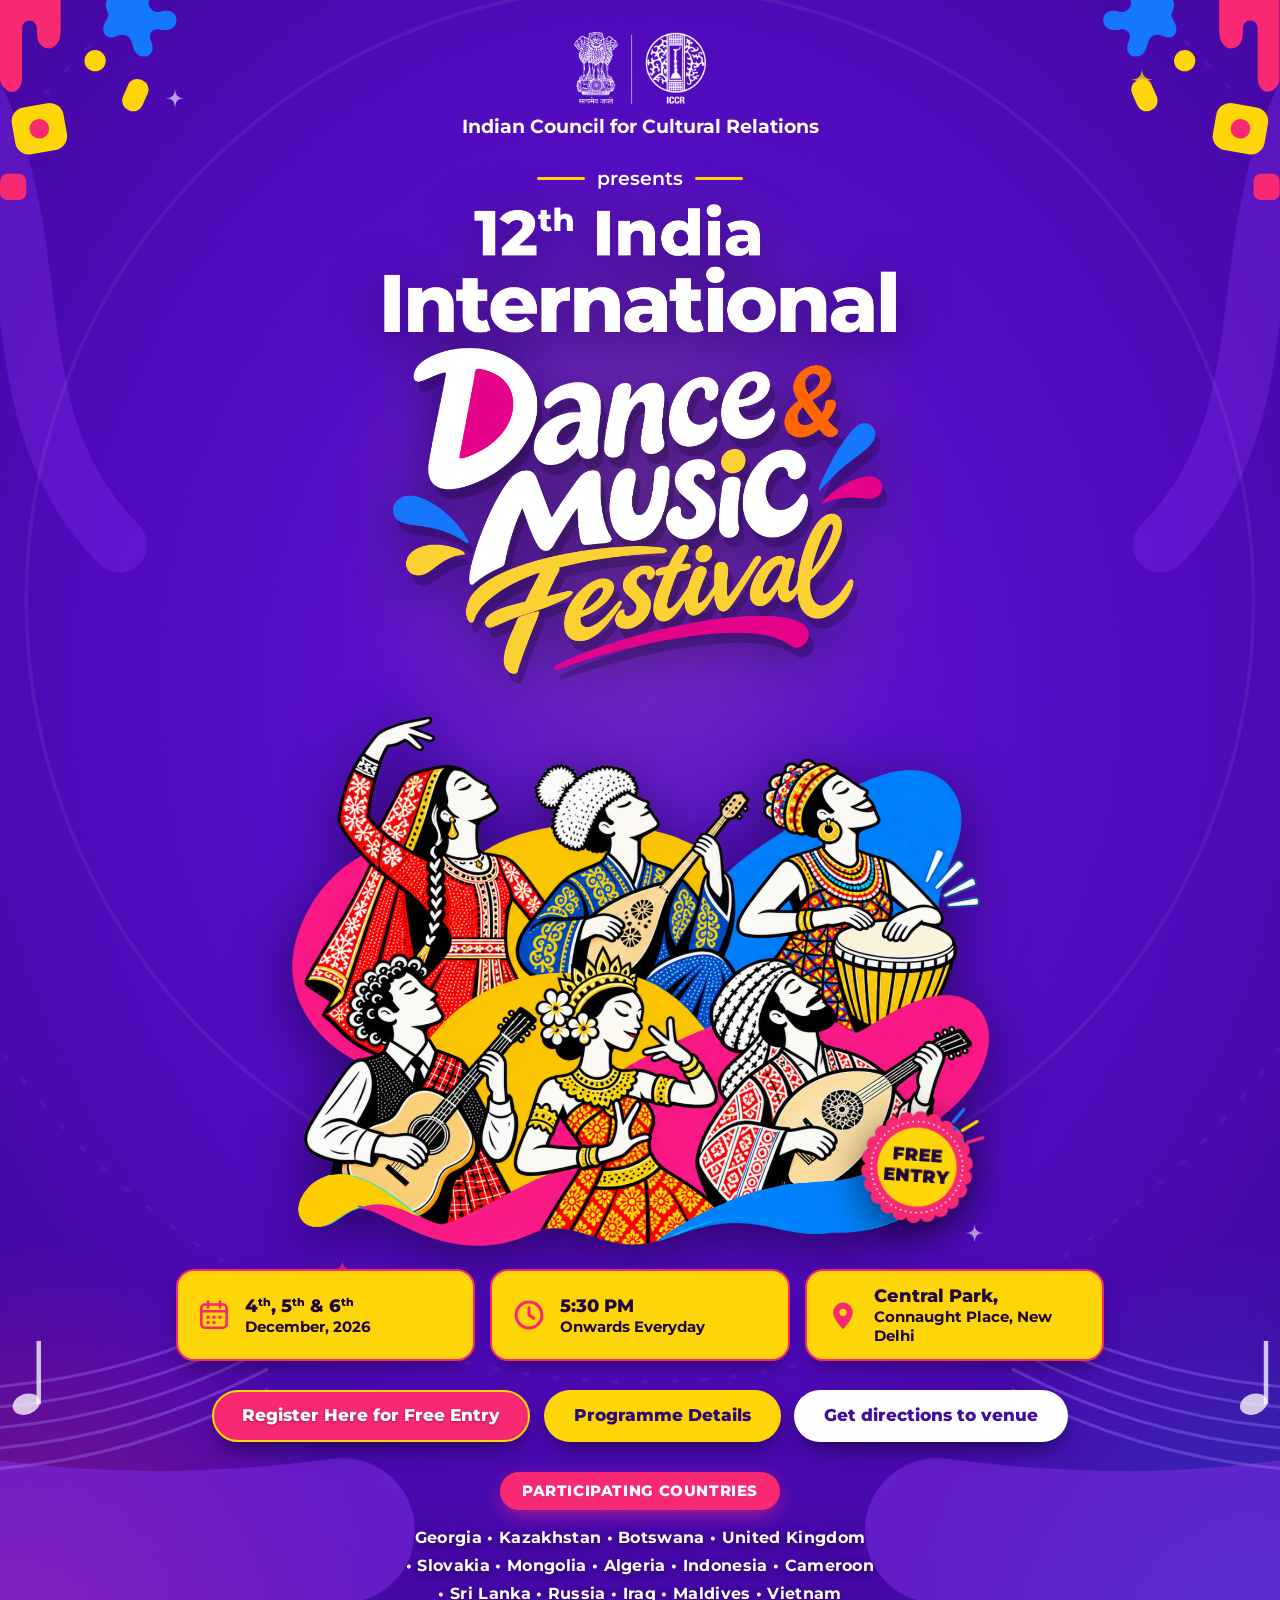
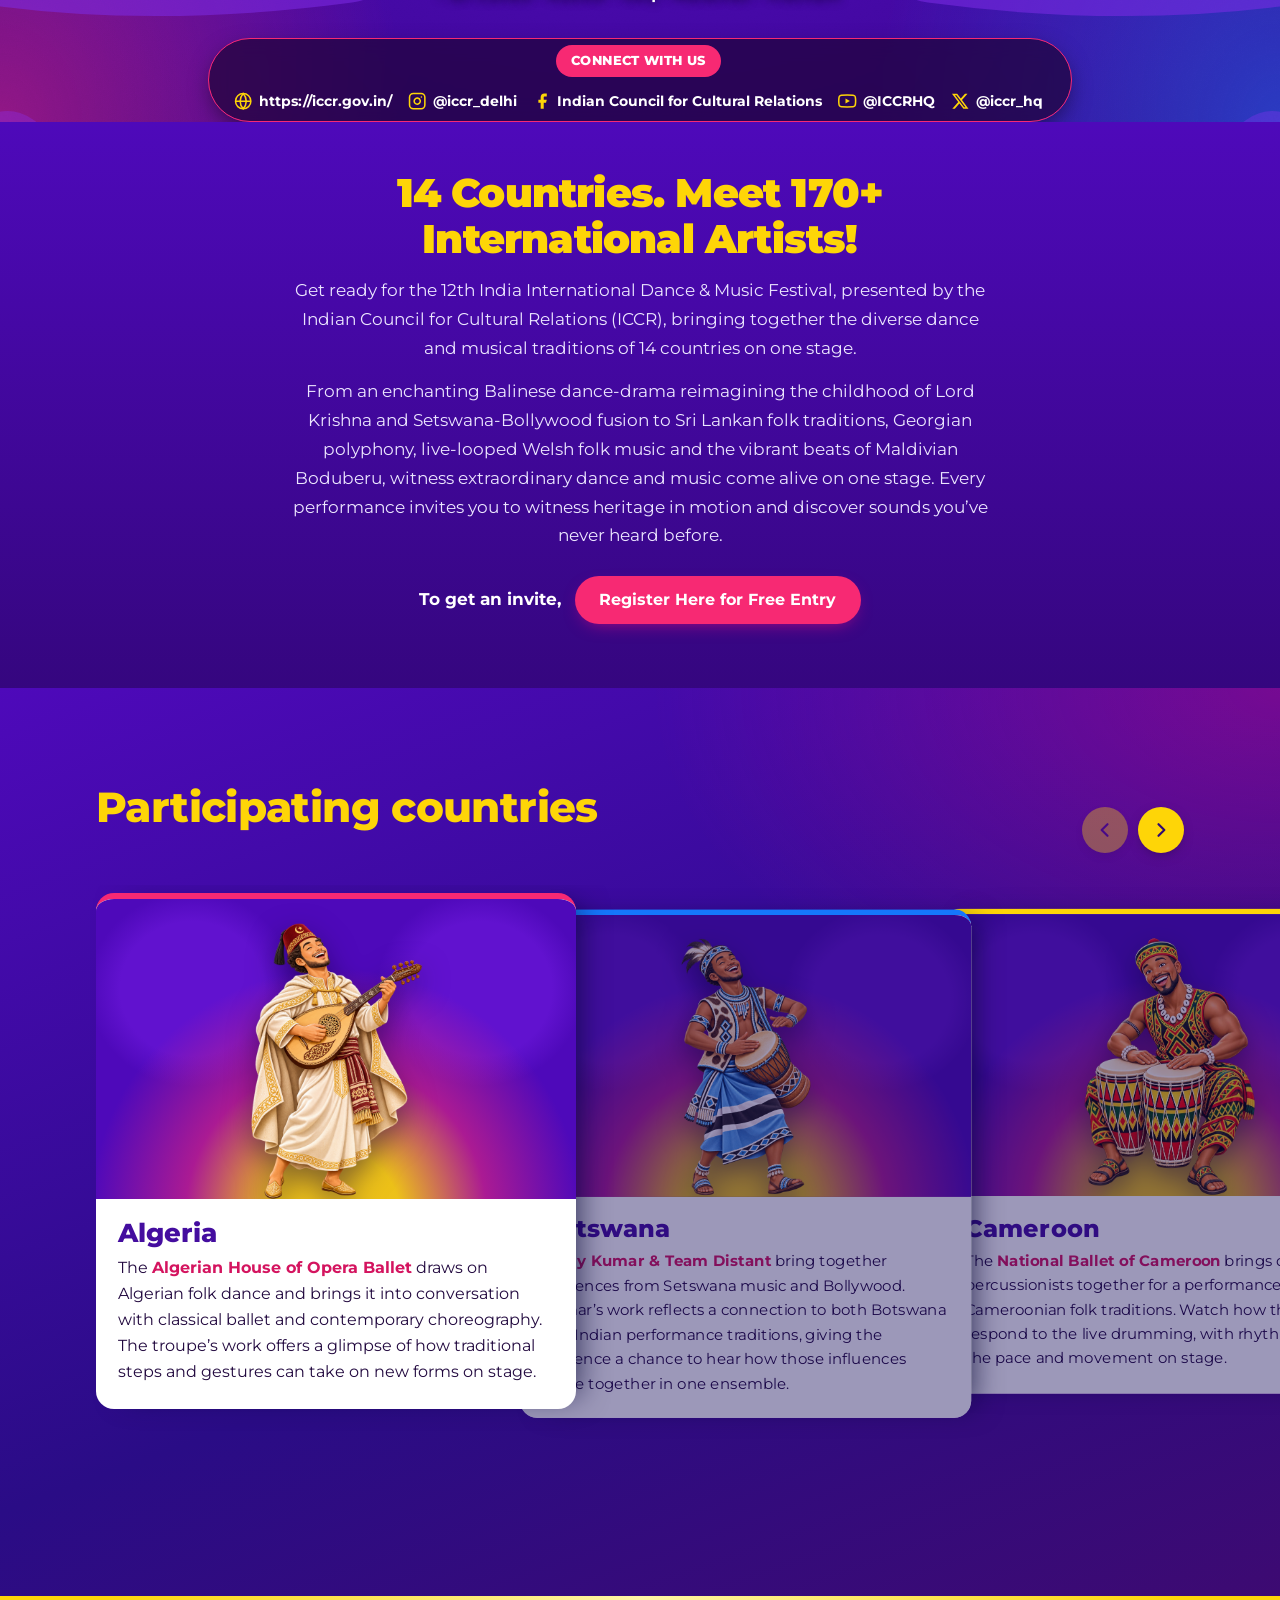
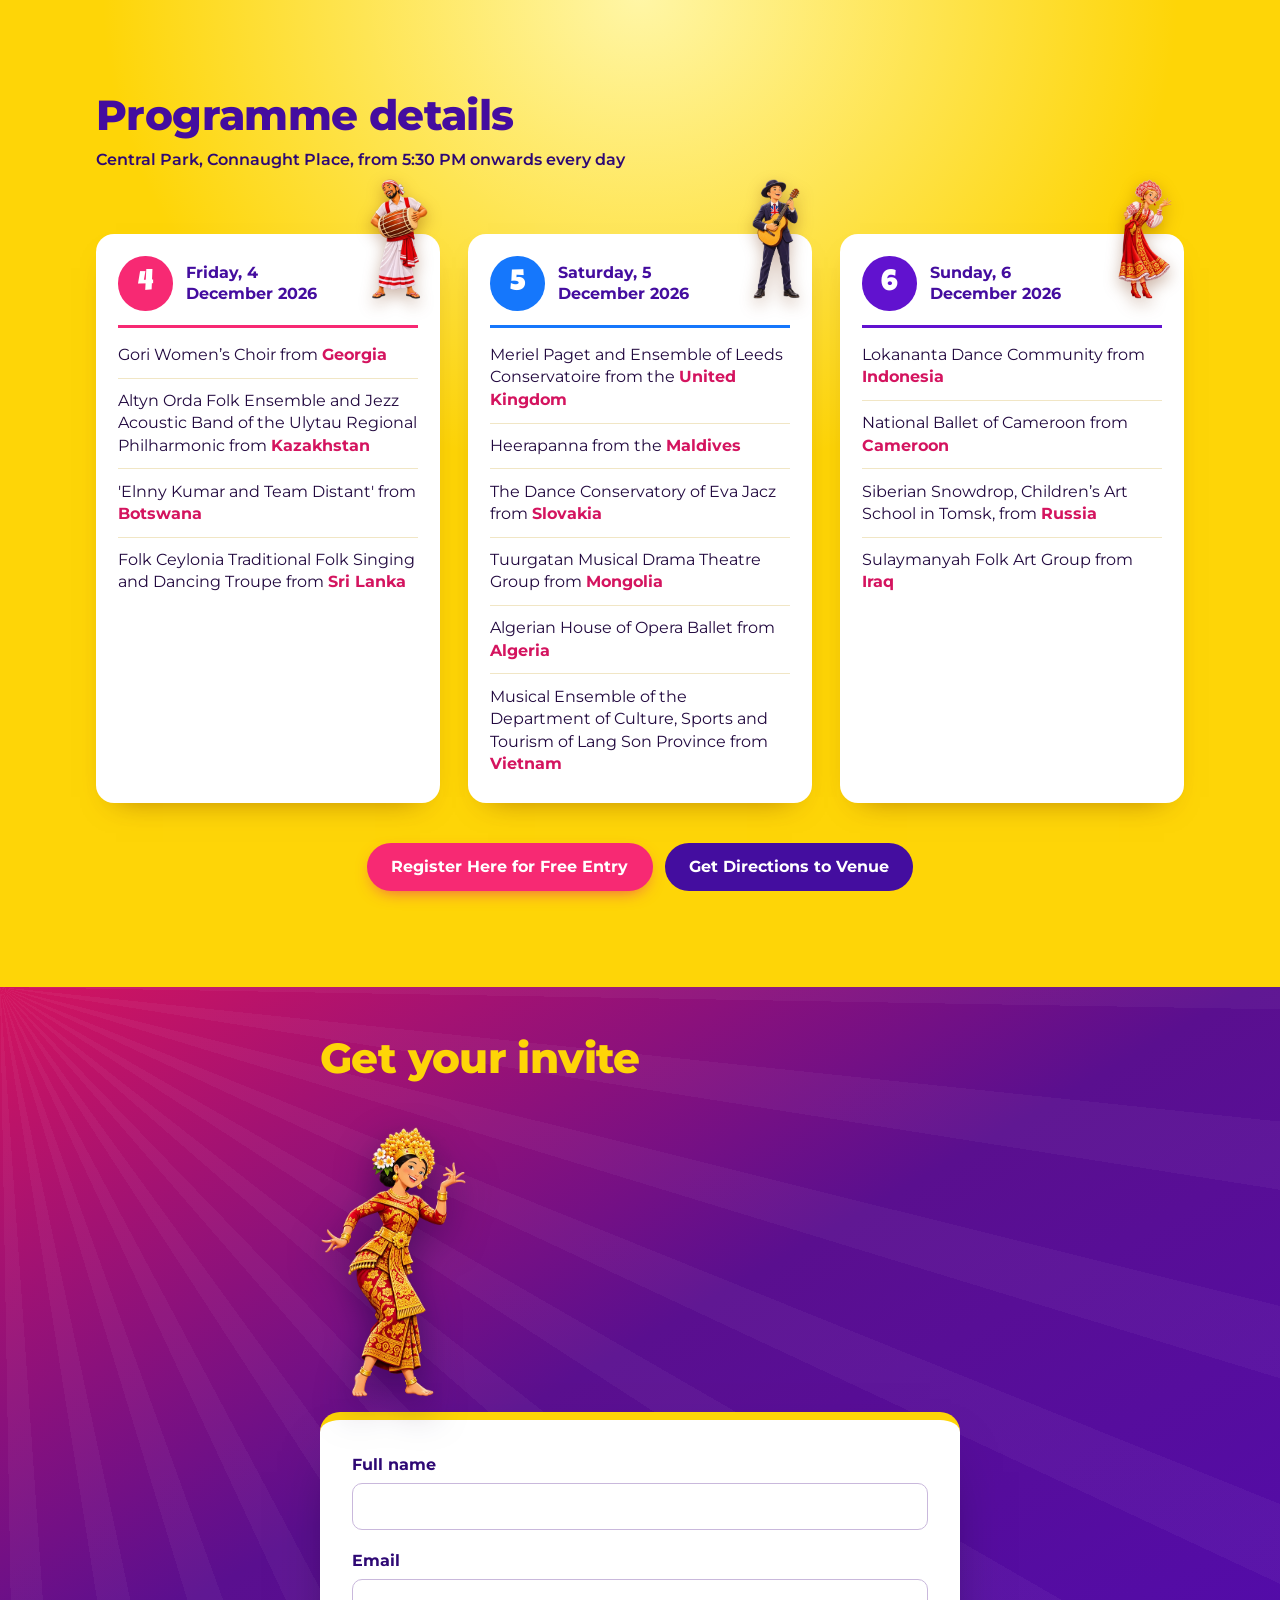
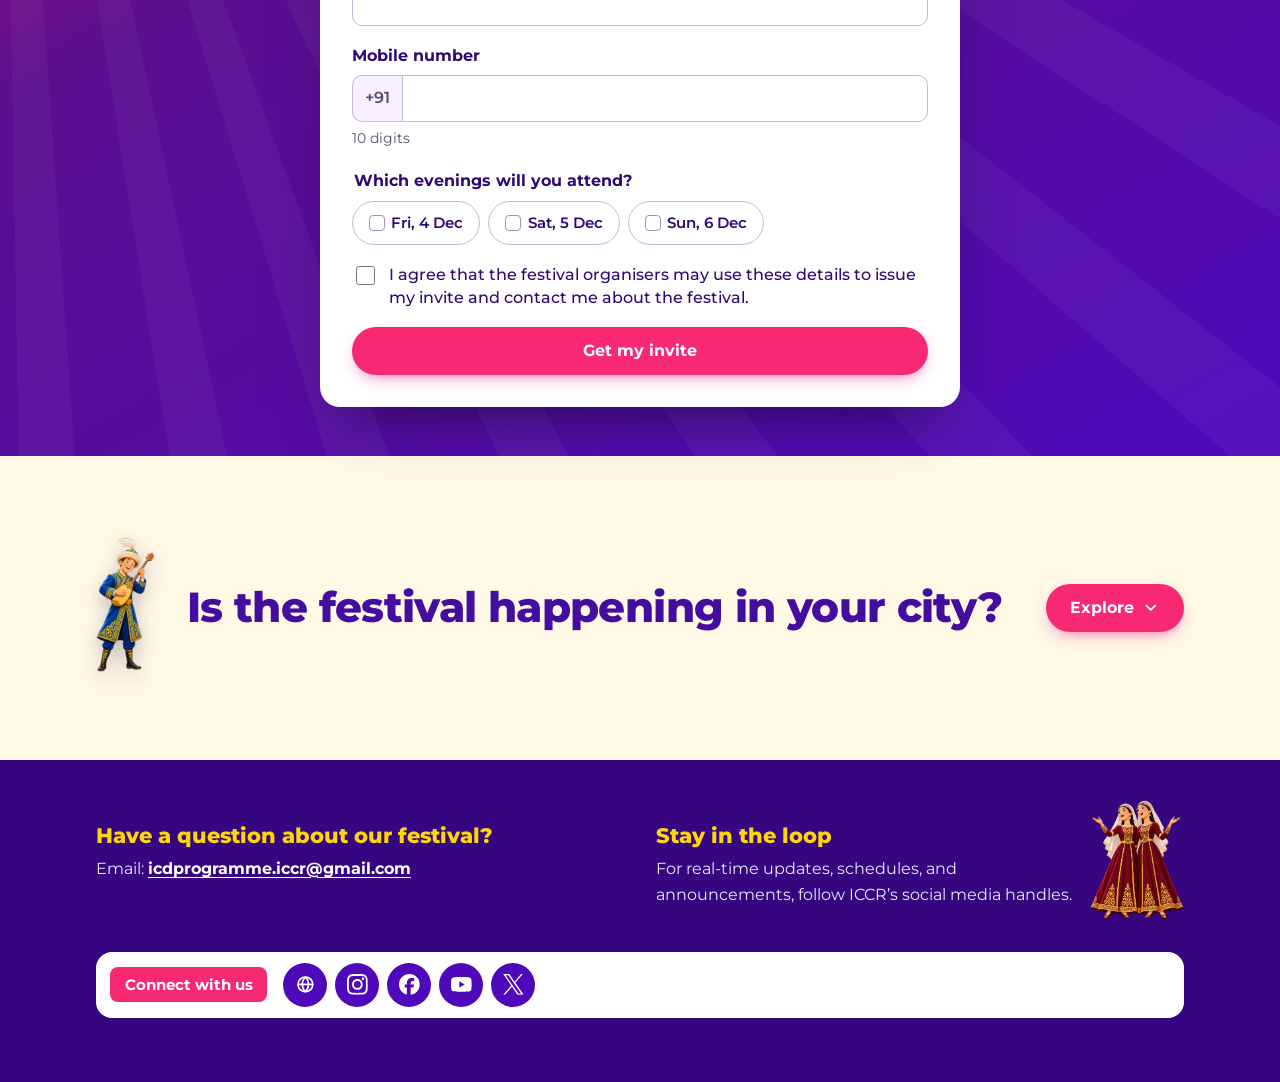
==== commit 096e3af7: "refactor: update hero section layout and styling to match festival poster" ====
--- a/mus-dance/index.html
+++ b/mus-dance/index.html
@@ -30,15 +30,6 @@
   <div class="iidmf" id="iidmf" lang="en"
     data-function-url="https://ymoplljkdpqenexgxamt.supabase.co/functions/v1/register"
     data-logo="assets/iccr-logo-white.png">
-
-    <!-- ================= TOP NAVIGATION ================= -->
-    <nav class="iidmf-top-nav" aria-label="Quick navigation">
-      <div class="iidmf-wrap iidmf-top-nav__inner">
-        <a class="iidmf-top-nav__link" href="#iidmf-register">Register Here for Free Entry</a>
-        <span class="iidmf-top-nav__sep" aria-hidden="true">•</span>
-        <a class="iidmf-top-nav__link" href="#iidmf-programme">Programme Details</a>
-      </div>
-    </nav>
 
     <!-- ================= HERO ================= -->
     <header class="iidmf-hero" id="iidmf-top">
@@ -69,38 +60,53 @@
           alt="Government of India, Indian Council for Cultural Relations (ICCR)">
         <p class="iidmf-hero__org">Indian Council for Cultural Relations</p>
         <p class="iidmf-hero__presents"><span>presents</span></p>
+
         <h1 class="iidmf-title">
-          <span class="iidmf-title__top"><span class="iidmf-title__num">12<sup>th</sup></span> <span
-              class="iidmf-title__intl">India <br>International</span></span>
-          <span class="iidmf-title__dance">Dance</span>
-          <span class="iidmf-title__and"><span class="iidmf-burst iidmf-burst--l" aria-hidden="true"></span>and<span
-              class="iidmf-burst iidmf-burst--r" aria-hidden="true"></span></span>
-          <span class="iidmf-title__music">Music</span>
-          <span class="iidmf-title__fest">Festival</span>
+          <span class="iidmf-sr">12th India International Dance &amp; Music Festival</span>
+          <img class="iidmf-title__logo" src="assets/dance & music festival logo.png" width="1843" height="1728"
+            alt="12th India International Dance &amp; Music Festival">
         </h1>
-        <div class="iidmf-hero__actions">
-          <a class="iidmf-btn iidmf-btn--primary" href="#iidmf-register">Register here for free entry</a>
-          <a class="iidmf-btn iidmf-btn--sun" href="#iidmf-programme">Programme Details</a>
-          <a class="iidmf-btn iidmf-btn--white iidmf-hero__directions"
-            href="https://www.google.com/maps/search/?api=1&amp;query=Central+Park+Connaught+Place+New+Delhi"
-            target="_blank" rel="noopener">Get directions to venue<span class="iidmf-sr"> (opens Google Maps in a new
-              tab)</span></a>
-        </div>
-      </div>
-
+      </div>
+
+      <!-- Center Stage: Artists illustration + Free Entry badge on bottom right -->
+      <div class="iidmf-hero__stage">
+        <img class="iidmf-hero__figures" src="assets/artist.png" width="2618" height="2033"
+          alt="Illustrated international dancers and musicians">
+        <div class="iidmf-badge-free" aria-label="Free Entry">
+          <svg class="iidmf-free" viewBox="0 0 230 230" role="img" aria-hidden="true">
+            <!-- 3 festive rays top-right (from poster) -->
+            <line x1="172" y1="38" x2="188" y2="16" stroke="#1577fc" stroke-width="5.5" stroke-linecap="round" />
+            <line x1="188" y1="52" x2="212" y2="35" stroke="#fed507" stroke-width="5.5" stroke-linecap="round" />
+            <line x1="198" y1="72" x2="224" y2="62" stroke="#f72973" stroke-width="5.5" stroke-linecap="round" />
+            <g transform="translate(15, 20)">
+              <path fill="#f72973"
+                d="M187.80 100.00A13.28 13.28 0 0 1 184.24 124.74A13.28 13.28 0 0 1 173.86 147.47A13.28 13.28 0 0 1 157.50 166.35A13.28 13.28 0 0 1 136.47 179.87A13.28 13.28 0 0 1 112.50 186.91A13.28 13.28 0 0 1 87.50 186.91A13.28 13.28 0 0 1 63.53 179.87A13.28 13.28 0 0 1 42.50 166.35A13.28 13.28 0 0 1 26.14 147.47A13.28 13.28 0 0 1 15.76 124.74A13.28 13.28 0 0 1 12.20 100.00A13.28 13.28 0 0 1 15.76 75.26A13.28 13.28 0 0 1 26.14 52.53A13.28 13.28 0 0 1 42.50 33.65A13.28 13.28 0 0 1 63.53 20.13A13.28 13.28 0 0 1 87.50 13.09A13.28 13.28 0 0 1 112.50 13.09A13.28 13.28 0 0 1 136.47 20.13A13.28 13.28 0 0 1 157.50 33.65A13.28 13.28 0 0 1 173.86 52.53A13.28 13.28 0 0 1 184.24 75.26A13.28 13.28 0 0 1 187.80 100.00Z" />
+              <circle cx="100" cy="100" r="78" fill="none" stroke="#fff" stroke-width="3" stroke-dasharray="0.1 9"
+                stroke-linecap="round" />
+              <circle cx="100" cy="100" r="68" fill="#fed507" />
+              <text x="100" y="90" text-anchor="middle" font-family="'Montserrat', sans-serif" font-weight="900"
+                font-size="31" fill="#20063b" letter-spacing="1">FREE</text>
+              <text x="100" y="126" text-anchor="middle" font-family="'Montserrat', sans-serif" font-weight="900"
+                font-size="31" fill="#20063b" letter-spacing="1">ENTRY</text>
+            </g>
+          </svg>
+        </div>
+      </div>
+
+      <!-- 3 Yellow Event Cards (directly framing the artist stage, like the poster) -->
       <div class="iidmf-wrap iidmf-hero__info" aria-label="Dates, time and venue">
         <ul class="iidmf-pills">
           <li class="iidmf-pill">
             <svg viewBox="0 0 24 24" aria-hidden="true">
               <use href="#iidmf-i-cal" />
             </svg>
-            <span><strong>4<sup>th</sup>, 5<sup>th</sup> &amp; 6<sup>th</sup></strong> December 2026</span>
+            <span><strong>4<sup>th</sup>, 5<sup>th</sup> &amp; 6<sup>th</sup></strong> December, 2026</span>
           </li>
           <li class="iidmf-pill">
             <svg viewBox="0 0 24 24" aria-hidden="true">
               <use href="#iidmf-i-clock" />
             </svg>
-            <span><strong>5:30 PM</strong> onwards every day</span>
+            <span><strong>5:30 PM</strong> Onwards Everyday</span>
           </li>
           <li class="iidmf-pill">
             <svg viewBox="0 0 24 24" aria-hidden="true">
@@ -109,25 +115,82 @@
             <span><strong>Central Park,</strong> Connaught Place, New Delhi</span>
           </li>
         </ul>
-        <svg class="iidmf-free" viewBox="0 0 200 200" role="img" aria-label="Free entry for all">
-          <path fill="#f72973"
-            d="M187.80 100.00A13.28 13.28 0 0 1 184.24 124.74A13.28 13.28 0 0 1 173.86 147.47A13.28 13.28 0 0 1 157.50 166.35A13.28 13.28 0 0 1 136.47 179.87A13.28 13.28 0 0 1 112.50 186.91A13.28 13.28 0 0 1 87.50 186.91A13.28 13.28 0 0 1 63.53 179.87A13.28 13.28 0 0 1 42.50 166.35A13.28 13.28 0 0 1 26.14 147.47A13.28 13.28 0 0 1 15.76 124.74A13.28 13.28 0 0 1 12.20 100.00A13.28 13.28 0 0 1 15.76 75.26A13.28 13.28 0 0 1 26.14 52.53A13.28 13.28 0 0 1 42.50 33.65A13.28 13.28 0 0 1 63.53 20.13A13.28 13.28 0 0 1 87.50 13.09A13.28 13.28 0 0 1 112.50 13.09A13.28 13.28 0 0 1 136.47 20.13A13.28 13.28 0 0 1 157.50 33.65A13.28 13.28 0 0 1 173.86 52.53A13.28 13.28 0 0 1 184.24 75.26A13.28 13.28 0 0 1 187.80 100.00Z" />
-          <circle cx="100" cy="100" r="78" fill="none" stroke="#fff" stroke-width="3" stroke-dasharray="0.1 9"
-            stroke-linecap="round" />
-          <circle cx="100" cy="100" r="68" fill="#fed507" />
-          <text x="100" y="88" text-anchor="middle">FREE</text>
-          <text x="100" y="119" text-anchor="middle">ENTRY</text>
-          <text class="iidmf-free__small" x="100" y="143" text-anchor="middle">FOR ALL</text>
-        </svg>
-      </div>
-
-      <p class="iidmf-hero__social-hint">
-        For real-time updates, schedules, and announcements, follow ICCR’s <a href="#iidmf-connect">social media
-          handles</a>.
-      </p>
-
-      <img class="iidmf-hero__figures" src="assets/artist.png" width="2618" height="2033"
-        alt="Illustrated international dancers and musicians">
+      </div>
+
+      <!-- Action buttons -->
+      <div class="iidmf-hero__actions">
+        <a class="iidmf-btn iidmf-btn--primary" href="#iidmf-register">Register Here for Free Entry</a>
+        <a class="iidmf-btn iidmf-btn--sun" href="#iidmf-programme">Programme Details</a>
+        <a class="iidmf-btn iidmf-btn--white iidmf-hero__directions"
+          href="https://www.google.com/maps/search/?api=1&amp;query=Central+Park+Connaught+Place+New+Delhi"
+          target="_blank" rel="noopener">Get directions to venue<span class="iidmf-sr"> (opens Google Maps in a new
+            tab)</span></a>
+      </div>
+
+      <!-- Participating Countries Preview (from poster) -->
+      <div class="iidmf-hero__countries">
+        <span class="iidmf-hero__countries-badge">Participating Countries</span>
+        <p class="iidmf-hero__countries-list">
+          Georgia &bull; Kazakhstan &bull; Botswana &bull; United Kingdom<br>
+          &bull; Slovakia &bull; Mongolia &bull; Algeria &bull; Indonesia &bull; Cameroon<br>
+          &bull; Sri Lanka &bull; Russia &bull; Iraq &bull; Maldives &bull; Vietnam
+        </p>
+      </div>
+
+      <!-- Poster-style Connect with ICCR strip -->
+      <div class="iidmf-hero__connect-bar" aria-label="Connect with ICCR">
+        <span class="iidmf-hero__connect-pill">Connect with us</span>
+        <div class="iidmf-hero__connect-links">
+          <a href="https://iccr.gov.in/" target="_blank" rel="noopener" class="iidmf-hero__connect-item"
+            aria-label="ICCR Website">
+            <svg viewBox="0 0 24 24" aria-hidden="true">
+              <circle cx="12" cy="12" r="10" fill="none" stroke="currentColor" stroke-width="2" />
+              <path
+                d="M2 12h20M12 2a15.3 15.3 0 0 1 4 10 15.3 15.3 0 0 1-4 10 15.3 15.3 0 0 1-4-10 15.3 15.3 0 0 1 4-10z"
+                fill="none" stroke="currentColor" stroke-width="2" />
+            </svg>
+            <span>https://iccr.gov.in/</span>
+          </a>
+          <a href="https://www.instagram.com/iccr_delhi/" target="_blank" rel="noopener"
+            class="iidmf-hero__connect-item" aria-label="ICCR Instagram">
+            <svg viewBox="0 0 24 24" aria-hidden="true">
+              <rect x="2" y="2" width="20" height="20" rx="5" ry="5" fill="none" stroke="currentColor"
+                stroke-width="2" />
+              <path d="M16 11.37A4 4 0 1 1 12.63 8 4 4 0 0 1 16 11.37z" fill="none" stroke="currentColor"
+                stroke-width="2" />
+              <line x1="17.5" y1="6.5" x2="17.51" y2="6.5" stroke="currentColor" stroke-width="2"
+                stroke-linecap="round" />
+            </svg>
+            <span>@iccr_delhi</span>
+          </a>
+          <a href="https://www.facebook.com/ICCROfficial" target="_blank" rel="noopener"
+            class="iidmf-hero__connect-item" aria-label="ICCR Facebook">
+            <svg viewBox="0 0 24 24" aria-hidden="true">
+              <path d="M18 2h-3a5 5 0 0 0-5 5v3H7v4h3v8h4v-8h3l1-4h-4V7a1 1 0 0 1 1-1h3z" fill="currentColor" />
+            </svg>
+            <span>Indian Council for Cultural Relations</span>
+          </a>
+          <a href="https://www.youtube.com/@ICCRHQ" target="_blank" rel="noopener" class="iidmf-hero__connect-item"
+            aria-label="ICCR YouTube">
+            <svg viewBox="0 0 24 24" aria-hidden="true">
+              <path
+                d="M22.54 6.42a2.78 2.78 0 0 0-1.94-2C18.88 4 12 4 12 4s-6.88 0-8.6.46a2.78 2.78 0 0 0-1.94 2A29 29 0 0 0 1 11.75a29 29 0 0 0 .46 5.33A2.78 2.78 0 0 0 3.4 19c1.72.46 8.6.46 8.6.46s6.88 0 8.6-.46a2.78 2.78 0 0 0 1.94-2 29 29 0 0 0 .46-5.25 29 29 0 0 0-.46-5.33z"
+                fill="none" stroke="currentColor" stroke-width="2" />
+              <polygon points="9.75 15.02 15.5 11.75 9.75 8.48 9.75 15.02" fill="currentColor" />
+            </svg>
+            <span>@ICCRHQ</span>
+          </a>
+          <a href="https://x.com/iccr_hq" target="_blank" rel="noopener" class="iidmf-hero__connect-item"
+            aria-label="ICCR X">
+            <svg viewBox="0 0 24 24" aria-hidden="true">
+              <path
+                d="M18.244 2.25h3.308l-7.227 8.26 8.502 11.24H16.17l-5.214-6.817L4.99 21.75H1.68l7.73-8.835L1.254 2.25H8.08l4.713 6.231zm-1.161 17.52h1.833L7.084 4.126H5.117z"
+                fill="currentColor" />
+            </svg>
+            <span>@iccr_hq</span>
+          </a>
+        </div>
+      </div>
     </header>
 
     <!-- ================= INTRO ================= -->
@@ -142,7 +205,7 @@
           and the vibrant beats of Maldivian Boduberu, witness extraordinary dance and music come alive on one stage.
           Every performance invites you to witness heritage in motion and discover sounds you’ve never heard before.</p>
         <p class="iidmf-band__cta"><span>To get an invite,</span> <a class="iidmf-btn iidmf-btn--primary"
-            href="#iidmf-register">Register here for free entry</a></p>
+        href="#iidmf-register">Register Here for Free Entry</a></p>
       </div>
     </section>
 
@@ -383,7 +446,8 @@
             <ul class="iidmf-day__list">
               <li>Gori Women’s Choir from <strong>Georgia</strong></li>
               <li>Altyn Orda Folk Ensemble and Jezz Acoustic Band of the Ulytau Regional Philharmonic from
-                <strong>Kazakhstan</strong></li>
+                <strong>Kazakhstan</strong>
+              </li>
               <li>'Elnny Kumar and Team Distant' from <strong>Botswana</strong></li>
               <li>Folk Ceylonia Traditional Folk Singing and Dancing Troupe from <strong>Sri Lanka</strong></li>
             </ul>
@@ -401,7 +465,8 @@
               <li>Tuurgatan Musical Drama Theatre Group from <strong>Mongolia</strong></li>
               <li>Algerian House of Opera Ballet from <strong>Algeria</strong></li>
               <li>Musical Ensemble of the Department of Culture, Sports and Tourism of Lang Son Province from
-                <strong>Vietnam</strong></li>
+                <strong>Vietnam</strong>
+              </li>
             </ul>
           </section>
 
@@ -420,11 +485,11 @@
         </div>
 
         <div class="iidmf-programme__actions">
-          <a class="iidmf-btn iidmf-btn--primary" href="#iidmf-register">Register here for free entry</a>
+          <a class="iidmf-btn iidmf-btn--primary" href="#iidmf-register">Register Here for Free Entry</a>
           <a class="iidmf-btn iidmf-btn--purple"
             href="https://www.google.com/maps/search/?api=1&amp;query=Central+Park+Connaught+Place+New+Delhi"
-            target="_blank" rel="noopener">Get Directions to Venue (Google Map)<span class="iidmf-sr"> (opens Google
-              Maps in a new tab)</span></a>
+              target="_blank" rel="noopener">Get Directions to Venue<span class="iidmf-sr"> (opens Google
+                Maps in a new tab)</span></a>
         </div>
       </div>
     </section>
@@ -518,10 +583,10 @@
         <div class="iidmf-tour__head">
           <img class="iidmf-char iidmf-char--tour" src="assets/characters/character-kazakhstan-dombra-player.webp"
             width="312" height="720" alt="" aria-hidden="true" loading="lazy" decoding="async">
-          <h2 class="iidmf-h2" id="iidmf-tour-h">Is the festival coming to your state?</h2>
+          <h2 class="iidmf-h2" id="iidmf-tour-h">Is the festival happening in your city?</h2>
           <button type="button" class="iidmf-btn iidmf-btn--primary" aria-expanded="false"
             aria-controls="iidmf-tour-list" data-iidmf-tour-toggle>
-            <span data-iidmf-tour-label>Explore State-wise Itinerary &rarr;</span>
+            <span data-iidmf-tour-label>Explore</span>
             <svg class="iidmf-chev" viewBox="0 0 24 24" aria-hidden="true">
               <path d="M6 9l6 6 6-6" />
             </svg>
@@ -658,7 +723,7 @@
           </div>
           <div>
             <img class="iidmf-char iidmf-char--footer" src="assets/characters/character-georgia-choir-singers.webp"
-              width="566" height="720" alt="" aria-hidden="true" loading="lazy" decoding="async">
+              alt="" aria-hidden="true" loading="lazy" decoding="async">
             <h2 class="iidmf-h3">Stay in the loop</h2>
             <p>For real-time updates, schedules, and announcements, follow ICCR’s social media handles.</p>
           </div>
--- a/mus-dance/iidmf.css
+++ b/mus-dance/iidmf.css
@@ -6,17 +6,23 @@
 
 .iidmf {
   /* poster palette */
-  --violet-bg: #4e09ba;   /* poster background */
-  --violet: #6112cf;      /* lighter swirls */
+  --violet-bg: #4e09ba;
+  /* poster background */
+  --violet: #6112cf;
+  /* lighter swirls */
   --indigo: #4e09ba;
   --indigo-deep: #35067f;
-  --purple: #440d9f;      /* dark ink on yellow */
+  --purple: #440d9f;
+  /* dark ink on yellow */
   --purple-ink: #2e0874;
-  --sun: #fed507;         /* "DANCE", "MUSIC", date pill */
+  --sun: #fed507;
+  /* "DANCE", "MUSIC", date pill */
   --gold: #fed507;
-  --magenta: #f72973;     /* "and", venue pill, Free entry ring */
+  --magenta: #f72973;
+  /* "and", venue pill, Free entry ring */
   --magenta-deep: #d4145f;
-  --blue: #1577fc;        /* time pill, "Participating Countries" */
+  --blue: #1577fc;
+  /* time pill, "Participating Countries" */
   --cyan: #1577fc;
   --orange: #ff7a1a;
   --red: #f72973;
@@ -29,11 +35,13 @@
 
   --display: "Montserrat", "Segoe UI", system-ui, -apple-system, Roboto, Arial, sans-serif;
   --sans: "Montserrat", "Segoe UI", system-ui, -apple-system, Roboto, Arial, sans-serif;
-  --fun: "Luckiest Guy", "Arial Black", Impact, sans-serif; /* the poster's chunky lettering */
+  --fun: "Luckiest Guy", "Arial Black", Impact, sans-serif;
+  /* the poster's chunky lettering */
 
   --wrap: 72rem;
   --gutter: clamp(1rem, 4vw, 2rem);
-  --sticky-top: 0px; /* set to the host site's sticky header height so in-page links don't land under it */
+  --sticky-top: 0px;
+  /* set to the host site's sticky header height so in-page links don't land under it */
 
   font-family: var(--sans);
   font-size: 1rem;
@@ -42,33 +50,100 @@
   background: var(--paper);
   -webkit-font-smoothing: antialiased;
   text-rendering: optimizeLegibility;
-}
-
-:where(.iidmf) *, :where(.iidmf) *::before, :where(.iidmf) *::after { box-sizing: border-box; }
-:where(.iidmf) :where(h1, h2, h3, h4, p, ul, ol, dl, dd, figure, fieldset) { margin: 0; padding: 0; }
-:where(.iidmf) :where(ul, ol) { list-style: none; }
-:where(.iidmf) :where(img) { max-width: 100%; display: block; }
-:where(.iidmf) :where(a) { color: var(--magenta-deep); text-underline-offset: 0.18em; }
-:where(.iidmf) :where(a:hover) { color: var(--purple); }
-:where(.iidmf) :where(strong) { font-weight: 700; }
-.iidmf [hidden] { display: none !important; }
-.iidmf [id] { scroll-margin-top: calc(var(--sticky-top) + 1rem); }
-
-.iidmf :focus-visible { outline: 3px solid var(--cyan); outline-offset: 2px; border-radius: 4px; }
-
-.iidmf-sr, .iidmf .iidmf-trap {
-  position: absolute !important; width: 1px; height: 1px; overflow: hidden;
-  clip: rect(0 0 0 0); clip-path: inset(50%); white-space: nowrap;
-}
-.iidmf-sprite { position: absolute; width: 0; height: 0; overflow: hidden; }
-
-.iidmf-wrap { max-width: var(--wrap); margin-inline: auto; padding-inline: var(--gutter); }
-.iidmf-narrow { max-width: 44rem; margin-inline: auto; }
-.iidmf-narrow--left { margin-inline: 0; }
-.iidmf-narrow p + p { margin-top: 1em; }
-.iidmf-muted { color: var(--muted); }
-
-.iidmf-section { padding-block: clamp(3.5rem, 8vw, 6rem); }
+  overflow-x: clip;
+}
+
+:where(.iidmf) *,
+:where(.iidmf) *::before,
+:where(.iidmf) *::after {
+  box-sizing: border-box;
+}
+
+:where(.iidmf) :where(h1, h2, h3, h4, p, ul, ol, dl, dd, figure, fieldset) {
+  margin: 0;
+  padding: 0;
+}
+
+:where(.iidmf) :where(ul, ol) {
+  list-style: none;
+}
+
+:where(.iidmf) :where(img) {
+  max-width: 100%;
+  display: block;
+}
+
+:where(.iidmf) :where(a) {
+  color: var(--magenta-deep);
+  text-underline-offset: 0.18em;
+}
+
+:where(.iidmf) :where(a:hover) {
+  color: var(--purple);
+}
+
+:where(.iidmf) :where(strong) {
+  font-weight: 700;
+}
+
+.iidmf [hidden] {
+  display: none !important;
+}
+
+.iidmf [id] {
+  scroll-margin-top: calc(var(--sticky-top) + 1rem);
+}
+
+.iidmf :focus-visible {
+  outline: 3px solid var(--cyan);
+  outline-offset: 2px;
+  border-radius: 4px;
+}
+
+.iidmf-sr,
+.iidmf .iidmf-trap {
+  position: absolute !important;
+  width: 1px;
+  height: 1px;
+  overflow: hidden;
+  clip: rect(0 0 0 0);
+  clip-path: inset(50%);
+  white-space: nowrap;
+}
+
+.iidmf-sprite {
+  position: absolute;
+  width: 0;
+  height: 0;
+  overflow: hidden;
+}
+
+.iidmf-wrap {
+  max-width: var(--wrap);
+  margin-inline: auto;
+  padding-inline: var(--gutter);
+}
+
+.iidmf-narrow {
+  max-width: 44rem;
+  margin-inline: auto;
+}
+
+.iidmf-narrow--left {
+  margin-inline: 0;
+}
+
+.iidmf-narrow p+p {
+  margin-top: 1em;
+}
+
+.iidmf-muted {
+  color: var(--muted);
+}
+
+.iidmf-section {
+  padding-block: clamp(3.5rem, 8vw, 6rem);
+}
 
 .iidmf-h2 {
   font-family: var(--display);
@@ -79,605 +154,1835 @@
   color: var(--purple);
   margin-bottom: 0.55em;
 }
-.iidmf-h3 { font-family: var(--display); font-weight: 800; font-size: 1.3rem; line-height: 1.2; color: var(--purple); margin-bottom: 0.35em; }
+
+.iidmf-h3 {
+  font-family: var(--display);
+  font-weight: 800;
+  font-size: 1.3rem;
+  line-height: 1.2;
+  color: var(--purple);
+  margin-bottom: 0.35em;
+}
 
 /* Confetti burst from the poster's "Dance &" lockup, used as a divider */
 .iidmf-ornament {
-  display: block; width: 4.5rem; height: 1.25rem; margin: -0.1rem 0 1.6rem;
+  display: block;
+  width: 4.5rem;
+  height: 1.25rem;
+  margin: -0.1rem 0 1.6rem;
   background: url("data:image/svg+xml,%3Csvg xmlns='http://www.w3.org/2000/svg' viewBox='0 0 72 20'%3E%3Cg stroke-linecap='round' stroke-width='5'%3E%3Cpath stroke='%231577fc' d='M4 14l8-6'/%3E%3Cpath stroke='%23fed507' d='M20 15l6-10'/%3E%3Cpath stroke='%23f72973' d='M36 15V4'/%3E%3Cpath stroke='%23ff7a1a' d='M46 5l6 10'/%3E%3Cpath stroke='%236112cf' d='M60 8l8 6'/%3E%3C/g%3E%3C/svg%3E") left center / contain no-repeat;
 }
-.iidmf-ornament--center { margin-inline: auto; background-position: center; }
+
+.iidmf-ornament--center {
+  margin-inline: auto;
+  background-position: center;
+}
 
 /* ---------- Buttons ---------- */
 .iidmf-btn {
-  display: inline-flex; align-items: center; justify-content: center; gap: 0.5rem;
-  min-height: 3rem; padding: 0.65rem 1.4rem;
-  border: 2px solid transparent; border-radius: 999px;
+  display: inline-flex;
+  align-items: center;
+  justify-content: center;
+  gap: 0.5rem;
+  min-height: 3rem;
+  padding: 0.65rem 1.4rem;
+  border: 2px solid transparent;
+  border-radius: 999px;
   font: 700 1rem/1.2 var(--sans);
-  text-decoration: none; cursor: pointer;
+  text-decoration: none;
+  cursor: pointer;
   transition: background-color .15s, color .15s, border-color .15s, transform .15s;
 }
-.iidmf-btn:active { transform: translateY(1px); }
-.iidmf-btn--primary { background: var(--magenta); color: #fff; box-shadow: 0 6px 18px -8px rgba(229,9,127,.8); }
-.iidmf-btn--primary:hover { background: var(--magenta-deep); color: #fff; }
-.iidmf-btn--purple { background: var(--purple); color: #fff; }
-.iidmf-btn--purple:hover { background: var(--purple-ink); color: #fff; }
-.iidmf-btn--white { background: #fff; color: var(--purple); }
-.iidmf-btn--white:hover { background: var(--paper); color: var(--magenta-deep); }
-.iidmf-btn--sun { background: var(--sun); color: var(--purple-ink); }
-.iidmf-btn--sun:hover { background: #fff27a; color: var(--purple-ink); }
-.iidmf-btn--outline { background: transparent; color: #fff; border-color: rgba(255,255,255,.75); }
-.iidmf-btn--outline:hover { background: #fff; color: var(--indigo); }
-.iidmf-btn--ghost { background: transparent; color: var(--purple); border-color: var(--purple); }
-.iidmf-btn--ghost:hover { background: var(--purple); color: #fff; }
-.iidmf-btn--block { width: 100%; }
-.iidmf-btn[disabled] { opacity: .6; cursor: progress; }
+
+.iidmf-btn:active {
+  transform: translateY(1px);
+}
+
+.iidmf-btn--primary {
+  background: var(--magenta);
+  color: #fff;
+  box-shadow: 0 6px 18px -8px rgba(229, 9, 127, .8);
+}
+
+.iidmf-btn--primary:hover {
+  background: var(--magenta-deep);
+  color: #fff;
+}
+
+.iidmf-btn--purple {
+  background: var(--purple);
+  color: #fff;
+}
+
+.iidmf-btn--purple:hover {
+  background: var(--purple-ink);
+  color: #fff;
+}
+
+.iidmf-btn--white {
+  background: #fff;
+  color: var(--purple);
+}
+
+.iidmf-btn--white:hover {
+  background: var(--paper);
+  color: var(--magenta-deep);
+}
+
+.iidmf-btn--sun {
+  background: var(--sun);
+  color: var(--purple-ink);
+}
+
+.iidmf-btn--sun:hover {
+  background: #fff27a;
+  color: var(--purple-ink);
+}
+
+.iidmf-btn--outline {
+  background: transparent;
+  color: #fff;
+  border-color: rgba(255, 255, 255, .75);
+}
+
+.iidmf-btn--outline:hover {
+  background: #fff;
+  color: var(--indigo);
+}
+
+.iidmf-btn--ghost {
+  background: transparent;
+  color: var(--purple);
+  border-color: var(--purple);
+}
+
+.iidmf-btn--ghost:hover {
+  background: var(--purple);
+  color: #fff;
+}
+
+.iidmf-btn--block {
+  width: 100%;
+}
+
+.iidmf-btn[disabled] {
+  opacity: .6;
+  cursor: progress;
+}
 
 .iidmf-round {
-  display: inline-grid; place-items: center; width: 2.9rem; height: 2.9rem;
-  border-radius: 50%; border: 0; background: var(--sun); color: var(--purple-ink); cursor: pointer;
-  box-shadow: 0 4px 14px -6px rgba(0,0,0,.5);
-}
-.iidmf-round svg { width: 1.25rem; height: 1.25rem; fill: none; stroke: currentColor; stroke-width: 2.6; stroke-linecap: round; stroke-linejoin: round; }
-.iidmf-round:hover { background: #fff27a; }
-.iidmf-round[disabled] { opacity: .35; cursor: default; }
-
-/* ---------- Top quick navigation ---------- */
-.iidmf-top-nav {
-  position: relative; z-index: 10;
-  background: linear-gradient(90deg, #17042f 0%, #2e0842 50%, #17042f 100%);
-  border-bottom: 1px solid rgba(254, 213, 7, 0.25);
+  display: inline-grid;
+  place-items: center;
+  width: 2.9rem;
+  height: 2.9rem;
+  border-radius: 50%;
+  border: 0;
+  background: var(--sun);
+  color: var(--purple-ink);
+  cursor: pointer;
+  box-shadow: 0 4px 14px -6px rgba(0, 0, 0, .5);
+}
+
+.iidmf-round svg {
+  width: 1.25rem;
+  height: 1.25rem;
+  fill: none;
+  stroke: currentColor;
+  stroke-width: 2.6;
+  stroke-linecap: round;
+  stroke-linejoin: round;
+}
+
+.iidmf-round:hover {
+  background: #fff27a;
+}
+
+.iidmf-round[disabled] {
+  opacity: .35;
+  cursor: default;
+}
+
+/* ---------- Hero: the festival poster, live ---------- */
+.iidmf-hero {
+  position: relative;
+  overflow: hidden;
+  isolation: isolate;
+  padding: clamp(1.25rem, 2.5vw, 2rem) 0 0;
+  text-align: center;
+  color: #fff;
+  --iidmf-ribbons: url("data:image/svg+xml,%3Csvg xmlns='http://www.w3.org/2000/svg' viewBox='0 0 1440 1000' preserveAspectRatio='xMidYMid slice'%3E %3Cg fill='none' stroke-linecap='round'%3E %3Cpath d='M-80 210 C 140 80, 300 360, 170 560 S 260 900, 560 860' stroke='%237a2ae6' stroke-opacity='.55' stroke-width='78'/%3E %3Cpath d='M-60 520 C 90 420, 230 620, 120 760 S 180 1000, 380 980' stroke='%23862ff0' stroke-opacity='.35' stroke-width='46'/%3E %3Cpath d='M1520 210 C 1300 80, 1140 360, 1270 560 S 1180 900, 880 860' stroke='%237a2ae6' stroke-opacity='.55' stroke-width='78'/%3E %3Cpath d='M1500 520 C 1350 420, 1210 620, 1320 760 S 1260 1000, 1060 980' stroke='%23862ff0' stroke-opacity='.35' stroke-width='46'/%3E %3Cpath d='M330 40 C 420 140, 360 250, 440 330' stroke='%23862ff0' stroke-opacity='.3' stroke-width='30'/%3E %3Cpath d='M1110 40 C 1020 140, 1080 250, 1000 330' stroke='%23862ff0' stroke-opacity='.3' stroke-width='30'/%3E %3Ccircle cx='720' cy='360' r='330' stroke='%23ffffff' stroke-opacity='.06' stroke-width='2'/%3E %3Ccircle cx='720' cy='360' r='420' stroke='%23ffffff' stroke-opacity='.045' stroke-width='2' stroke-dasharray='2 14'/%3E %3C/g%3E %3Cpath d='M0 800 C 180 730, 330 840, 520 740' fill='none' stroke='%23a07cf5' stroke-opacity='.35' stroke-width='1.6'/%3E%3Cpath d='M0 811 C 180 741, 330 851, 520 751' fill='none' stroke='%23a07cf5' stroke-opacity='.35' stroke-width='1.6'/%3E%3Cpath d='M0 822 C 180 752, 330 862, 520 762' fill='none' stroke='%23a07cf5' stroke-opacity='.35' stroke-width='1.6'/%3E%3Cpath d='M0 833 C 180 763, 330 873, 520 773' fill='none' stroke='%23a07cf5' stroke-opacity='.35' stroke-width='1.6'/%3E%3Cpath d='M0 844 C 180 774, 330 884, 520 784' fill='none' stroke='%23a07cf5' stroke-opacity='.35' stroke-width='1.6'/%3E%3Cg fill='%23fed507' fill-opacity='.75'%3E%3Cellipse cx='120' cy='808' rx='7.5' ry='5.5' transform='rotate(-20 120 808)'/%3E%3Crect x='125.5' y='774' width='2.4' height='34'/%3E%3C/g%3E%3Cg fill='%23f72973' fill-opacity='.75'%3E%3Cellipse cx='250' cy='818' rx='7.5' ry='5.5' transform='rotate(-20 250 818)'/%3E%3Crect x='255.5' y='784' width='2.4' height='34'/%3E%3C/g%3E%3Cg fill='%23ffffff' fill-opacity='.75'%3E%3Cellipse cx='390' cy='792' rx='7.5' ry='5.5' transform='rotate(-20 390 792)'/%3E%3Crect x='395.5' y='758' width='2.4' height='34'/%3E%3C/g%3E%3Cpath d='M1440 800 C 1260 730, 1110 840, 920 740' fill='none' stroke='%23a07cf5' stroke-opacity='.35' stroke-width='1.6'/%3E%3Cpath d='M1440 811 C 1260 741, 1110 851, 920 751' fill='none' stroke='%23a07cf5' stroke-opacity='.35' stroke-width='1.6'/%3E%3Cpath d='M1440 822 C 1260 752, 1110 862, 920 762' fill='none' stroke='%23a07cf5' stroke-opacity='.35' stroke-width='1.6'/%3E%3Cpath d='M1440 833 C 1260 763, 1110 873, 920 773' fill='none' stroke='%23a07cf5' stroke-opacity='.35' stroke-width='1.6'/%3E%3Cpath d='M1440 844 C 1260 774, 1110 884, 920 784' fill='none' stroke='%23a07cf5' stroke-opacity='.35' stroke-width='1.6'/%3E%3Cg fill='%23fed507' fill-opacity='.75'%3E%3Cellipse cx='1320' cy='808' rx='7.5' ry='5.5' transform='rotate(-20 1320 808)'/%3E%3Crect x='1325.5' y='774' width='2.4' height='34'/%3E%3C/g%3E%3Cg fill='%23f72973' fill-opacity='.75'%3E%3Cellipse cx='1190' cy='818' rx='7.5' ry='5.5' transform='rotate(-20 1190 818)'/%3E%3Crect x='1195.5' y='784' width='2.4' height='34'/%3E%3C/g%3E%3Cg fill='%23ffffff' fill-opacity='.75'%3E%3Cellipse cx='1050' cy='792' rx='7.5' ry='5.5' transform='rotate(-20 1050 792)'/%3E%3Crect x='1055.5' y='758' width='2.4' height='34'/%3E%3C/g%3E %3Cpath d='M250 161 Q250 170 259 170 Q250 170 250 179 Q250 170 241 170 Q250 170 250 161Z' fill='%23fed507' fill-opacity='0.9'/%3E%3Cpath d='M1210 142 Q1210 150 1218 150 Q1210 150 1210 158 Q1210 150 1202 150 Q1210 150 1210 142Z' fill='%23f72973' fill-opacity='0.9'/%3E%3Cpath d='M330 553 Q330 560 337 560 Q330 560 330 567 Q330 560 323 560 Q330 560 330 553Z' fill='%231577fc' fill-opacity='0.9'/%3E%3Cpath d='M1130 511 Q1130 520 1139 520 Q1130 520 1130 529 Q1130 520 1121 520 Q1130 520 1130 511Z' fill='%23fed507' fill-opacity='0.9'/%3E%3Cpath d='M160 425 Q160 430 165 430 Q160 430 160 435 Q160 430 155 430 Q160 430 160 425Z' fill='%23ffffff' fill-opacity='0.7'/%3E%3Cpath d='M1290 374 Q1290 380 1296 380 Q1290 380 1290 386 Q1290 380 1284 380 Q1290 380 1290 374Z' fill='%23ffffff' fill-opacity='0.7'/%3E%3Cpath d='M470 85 Q470 90 475 90 Q470 90 470 95 Q470 90 465 90 Q470 90 470 85Z' fill='%23ffffff' fill-opacity='0.6'/%3E%3Cpath d='M990 74 Q990 80 996 80 Q990 80 990 86 Q990 80 984 80 Q990 80 990 74Z' fill='%23fed507' fill-opacity='0.8'/%3E%3Cpath d='M560 714 Q560 720 566 720 Q560 720 560 726 Q560 720 554 720 Q560 720 560 714Z' fill='%23f72973' fill-opacity='0.8'/%3E%3Cpath d='M900 695 Q900 700 905 700 Q900 700 900 705 Q900 700 895 700 Q900 700 900 695Z' fill='%23ffffff' fill-opacity='0.6'/%3E%3Cpath d='M80 753 Q80 760 87 760 Q80 760 80 767 Q80 760 73 760 Q80 760 80 753Z' fill='%23fed507' fill-opacity='0.8'/%3E%3Cpath d='M1370 733 Q1370 740 1377 740 Q1370 740 1370 747 Q1370 740 1363 740 Q1370 740 1370 733Z' fill='%231577fc' fill-opacity='0.9'/%3E %3C/svg%3E");
+  background:
+    radial-gradient(ellipse 34% 30% at 50% 30%, rgba(254, 213, 7, .16), transparent 70%),
+    /* spotlight behind the title */
+    radial-gradient(ellipse 45% 40% at 0% 100%, rgba(247, 41, 115, .45), transparent 70%),
+    /* pink glow, lower left */
+    radial-gradient(ellipse 45% 40% at 100% 100%, rgba(21, 119, 252, .45), transparent 70%),
+    /* blue glow, lower right */
+    radial-gradient(ellipse 80% 70% at 50% 40%, #5f14d4 0%, var(--violet-bg) 55%, #3a0790 100%);
+  /* vignette */
+}
+
+/* flowing ribbons, spotlight rings, music staves and sparkles */
+.iidmf-hero::before {
+  content: "";
+  position: absolute;
+  inset: -4%;
+  z-index: -1;
+  pointer-events: none;
+  background: var(--iidmf-ribbons) center / cover no-repeat;
+  animation: iidmf-drift 24s ease-in-out infinite alternate;
+}
+
+/* fine grain so the violet feels printed, not flat */
+.iidmf-hero::after {
+  content: "";
+  position: absolute;
+  inset: 0;
+  z-index: -1;
+  pointer-events: none;
+  background: url("data:image/svg+xml,%3Csvg xmlns='http://www.w3.org/2000/svg' width='220' height='220'%3E%3Cfilter id='n'%3E%3CfeTurbulence type='fractalNoise' baseFrequency='.85' numOctaves='2' stitchTiles='stitch'/%3E%3CfeColorMatrix values='0 0 0 0 1 0 0 0 0 1 0 0 0 0 1 0 0 0 .55 0'/%3E%3C/filter%3E%3Crect width='220' height='220' filter='url(%23n)'/%3E%3C/svg%3E");
+  opacity: .07;
+  mix-blend-mode: overlay;
+}
+
+@keyframes iidmf-drift {
+  from {
+    transform: translate3d(0, 0, 0) scale(1);
+  }
+
+  to {
+    transform: translate3d(0, -1.5%, 0) scale(1.03);
+  }
+}
+
+/* paint splashes in the top corners */
+.iidmf-splash {
+  position: absolute;
+  top: 0;
+  z-index: 0;
+  width: clamp(6.5rem, 3.5rem + 11vw, 15rem);
+  height: auto;
+  pointer-events: none;
+}
+
+.iidmf-splash--l {
+  left: 0;
+}
+
+.iidmf-splash--r {
+  right: 0;
+  transform: scaleX(-1);
+}
+
+.iidmf-hero__head {
+  position: relative;
+  z-index: 2;
+  padding-inline: var(--gutter);
+}
+
+.iidmf-hero__logo {
+  height: clamp(3.25rem, 2.6rem + 2.4vw, 4.75rem);
+  width: auto;
+  max-width: none;
+  margin-inline: auto;
+}
+
+.iidmf-hero__org {
+  margin-top: .45rem;
+  color: #fff;
+  font-weight: 700;
+  font-size: clamp(.95rem, .85rem + .4vw, 1.2rem);
+}
+
+.iidmf-hero__presents {
+  display: flex;
+  align-items: center;
+  justify-content: center;
+  gap: .75rem;
+  margin-top: clamp(.8rem, 1.8vw, 1.3rem);
+  color: #fff;
+  font-weight: 600;
+  font-size: clamp(1rem, .95rem + .3vw, 1.2rem);
+}
+
+.iidmf-hero__presents::before,
+.iidmf-hero__presents::after {
+  content: "";
+  width: 3rem;
+  height: 3px;
+  border-radius: 3px;
+  background: var(--sun);
+}
+
+/* the title logo (from the official poster) */
+.iidmf-title {
+  display: flex;
+  justify-content: center;
+  margin-top: .6rem;
+}
+
+.iidmf-title__logo {
+  display: block;
+  width: min(92vw, 32rem);
+  height: auto;
+  margin: 0 auto;
+  filter: drop-shadow(0 10px 24px rgba(10, 0, 35, .5));
+}
+
+/* center stage: artists group + floating free entry badge */
+.iidmf-hero__stage {
+  position: relative;
+  max-width: 48rem;
+  width: min(100%, 48rem);
+  margin: clamp(0.75rem, 2vw, 1.4rem) auto 0;
+  padding-inline: var(--gutter);
+}
+
+.iidmf-hero__figures {
+  position: relative;
+  z-index: 1;
+  display: block;
+  width: 100%;
+  height: auto;
+  margin: 0 auto;
+  filter: drop-shadow(0 14px 28px rgba(10, 0, 35, .55));
+}
+
+.iidmf-badge-free {
+  position: absolute;
+  right: calc(var(--gutter) + 1%);
+  bottom: 4%;
+  z-index: 3;
+  transform: rotate(4deg);
+  filter: drop-shadow(0 10px 20px rgba(0, 0, 0, .55));
+}
+
+.iidmf-badge-free .iidmf-free {
+  width: clamp(6.5rem, 4.8rem + 4.5vw, 9.2rem);
+  height: auto;
+  display: block;
+}
+
+/* dates, time, venue pills (all 3 golden-yellow like the poster) */
+.iidmf-hero__info {
+  position: relative;
+  z-index: 2;
+  margin-top: clamp(0.5rem, 1.4vw, 1rem);
+}
+
+.iidmf-pills {
+  display: grid;
+  grid-template-columns: repeat(3, 1fr);
+  gap: clamp(.65rem, 1.2vw, .95rem);
+  max-width: 58rem;
+  margin: 0 auto;
+}
+
+.iidmf-pill {
+  display: flex;
+  align-items: center;
+  gap: .8rem;
+  padding: .85rem 1.15rem;
+  border-radius: 18px;
+  text-align: left;
+  background: #fed507 !important;
+  color: #20063b !important;
+  border: 2px solid #f72973;
+  box-shadow: 0 10px 22px -8px rgba(0, 0, 0, .5);
+}
+
+.iidmf-pill strong {
+  display: block;
+  font-size: clamp(1rem, .92rem + .3vw, 1.15rem);
+  font-weight: 800;
+  color: #20063b !important;
+  line-height: 1.2;
+}
+
+.iidmf-pill sup {
+  font-size: .6em;
+  vertical-align: top;
+  position: relative;
+  top: .1em;
+}
+
+.iidmf-pill span {
+  font-size: clamp(.88rem, .82rem + .2vw, .96rem);
+  font-weight: 700;
+  color: #20063b !important;
+  line-height: 1.25;
+}
+
+.iidmf-pill svg {
+  width: 2.25rem;
+  height: 2.25rem;
+  flex-shrink: 0;
+  color: #f72973 !important;
+  --iidmf-pin-dot: #fed507;
+}
+
+/* Action buttons */
+.iidmf-hero__actions {
+  position: relative;
+  z-index: 2;
+  display: flex;
+  flex-wrap: wrap;
+  justify-content: center;
+  gap: .85rem;
+  margin-top: clamp(1.2rem, 2.5vw, 1.8rem);
+  padding-inline: var(--gutter);
+}
+
+.iidmf-hero__actions .iidmf-btn {
+  font-size: clamp(.95rem, .88rem + .3vw, 1.08rem);
+  padding: .85rem 1.75rem;
+  border-radius: 999px;
+  font-weight: 800;
+  box-shadow: 0 10px 24px -8px rgba(10, 0, 40, .8);
+}
+
+.iidmf-hero__actions .iidmf-btn--primary {
+  background: var(--magenta);
+  color: #fff;
+  border: 2px solid #fed507;
+  text-shadow: 0 1px 3px rgba(0, 0, 0, .35);
+}
+
+.iidmf-hero__actions .iidmf-btn--primary:hover {
+  background: #ff3c83;
+  transform: translateY(-2px);
+  box-shadow: 0 14px 28px -6px rgba(247, 41, 115, .6);
+}
+
+/* participating countries preview strip (from poster) */
+.iidmf-hero__countries {
+  position: relative;
+  z-index: 2;
+  max-width: 48rem;
+  margin: clamp(1.3rem, 2.5vw, 1.9rem) auto 0;
+  padding-inline: var(--gutter);
+  text-align: center;
+}
+
+.iidmf-hero__countries-badge {
+  display: inline-block;
+  background: #f72973;
+  color: #fff;
   font-family: var(--display);
-  font-weight: 700;
-  font-size: .92rem;
+  font-weight: 800;
+  font-size: clamp(.82rem, .74rem + .28vw, .95rem);
   letter-spacing: .04em;
   text-transform: uppercase;
-}
-.iidmf-top-nav__inner {
-  display: flex; align-items: center; justify-content: center; gap: 1.25rem;
-  padding: .65rem var(--gutter);
-}
-.iidmf-top-nav__link {
-  color: #fff; text-decoration: none; display: inline-flex; align-items: center;
-  transition: color .2s;
-}
-.iidmf-top-nav__link:hover, .iidmf-top-nav__link:focus-visible {
-  color: var(--sun); text-decoration: underline; text-underline-offset: 4px;
-}
-.iidmf-top-nav__sep { color: var(--sun); opacity: .75; font-size: 1rem; }
-
-/* ---------- Hero: the festival poster, live ---------- */
-.iidmf-hero {
-  position: relative; overflow: hidden; isolation: isolate;
-  padding: clamp(1.25rem, 2.5vw, 2rem) 0 0;
-  text-align: center; color: #fff;
-  --iidmf-ribbons: url("data:image/svg+xml,%3Csvg xmlns='http://www.w3.org/2000/svg' viewBox='0 0 1440 1000' preserveAspectRatio='xMidYMid slice'%3E %3Cg fill='none' stroke-linecap='round'%3E %3Cpath d='M-80 210 C 140 80, 300 360, 170 560 S 260 900, 560 860' stroke='%237a2ae6' stroke-opacity='.55' stroke-width='78'/%3E %3Cpath d='M-60 520 C 90 420, 230 620, 120 760 S 180 1000, 380 980' stroke='%23862ff0' stroke-opacity='.35' stroke-width='46'/%3E %3Cpath d='M1520 210 C 1300 80, 1140 360, 1270 560 S 1180 900, 880 860' stroke='%237a2ae6' stroke-opacity='.55' stroke-width='78'/%3E %3Cpath d='M1500 520 C 1350 420, 1210 620, 1320 760 S 1260 1000, 1060 980' stroke='%23862ff0' stroke-opacity='.35' stroke-width='46'/%3E %3Cpath d='M330 40 C 420 140, 360 250, 440 330' stroke='%23862ff0' stroke-opacity='.3' stroke-width='30'/%3E %3Cpath d='M1110 40 C 1020 140, 1080 250, 1000 330' stroke='%23862ff0' stroke-opacity='.3' stroke-width='30'/%3E %3Ccircle cx='720' cy='360' r='330' stroke='%23ffffff' stroke-opacity='.06' stroke-width='2'/%3E %3Ccircle cx='720' cy='360' r='420' stroke='%23ffffff' stroke-opacity='.045' stroke-width='2' stroke-dasharray='2 14'/%3E %3C/g%3E %3Cpath d='M0 800 C 180 730, 330 840, 520 740' fill='none' stroke='%23a07cf5' stroke-opacity='.35' stroke-width='1.6'/%3E%3Cpath d='M0 811 C 180 741, 330 851, 520 751' fill='none' stroke='%23a07cf5' stroke-opacity='.35' stroke-width='1.6'/%3E%3Cpath d='M0 822 C 180 752, 330 862, 520 762' fill='none' stroke='%23a07cf5' stroke-opacity='.35' stroke-width='1.6'/%3E%3Cpath d='M0 833 C 180 763, 330 873, 520 773' fill='none' stroke='%23a07cf5' stroke-opacity='.35' stroke-width='1.6'/%3E%3Cpath d='M0 844 C 180 774, 330 884, 520 784' fill='none' stroke='%23a07cf5' stroke-opacity='.35' stroke-width='1.6'/%3E%3Cg fill='%23fed507' fill-opacity='.75'%3E%3Cellipse cx='120' cy='808' rx='7.5' ry='5.5' transform='rotate(-20 120 808)'/%3E%3Crect x='125.5' y='774' width='2.4' height='34'/%3E%3C/g%3E%3Cg fill='%23f72973' fill-opacity='.75'%3E%3Cellipse cx='250' cy='818' rx='7.5' ry='5.5' transform='rotate(-20 250 818)'/%3E%3Crect x='255.5' y='784' width='2.4' height='34'/%3E%3C/g%3E%3Cg fill='%23ffffff' fill-opacity='.75'%3E%3Cellipse cx='390' cy='792' rx='7.5' ry='5.5' transform='rotate(-20 390 792)'/%3E%3Crect x='395.5' y='758' width='2.4' height='34'/%3E%3C/g%3E%3Cpath d='M1440 800 C 1260 730, 1110 840, 920 740' fill='none' stroke='%23a07cf5' stroke-opacity='.35' stroke-width='1.6'/%3E%3Cpath d='M1440 811 C 1260 741, 1110 851, 920 751' fill='none' stroke='%23a07cf5' stroke-opacity='.35' stroke-width='1.6'/%3E%3Cpath d='M1440 822 C 1260 752, 1110 862, 920 762' fill='none' stroke='%23a07cf5' stroke-opacity='.35' stroke-width='1.6'/%3E%3Cpath d='M1440 833 C 1260 763, 1110 873, 920 773' fill='none' stroke='%23a07cf5' stroke-opacity='.35' stroke-width='1.6'/%3E%3Cpath d='M1440 844 C 1260 774, 1110 884, 920 784' fill='none' stroke='%23a07cf5' stroke-opacity='.35' stroke-width='1.6'/%3E%3Cg fill='%23fed507' fill-opacity='.75'%3E%3Cellipse cx='1320' cy='808' rx='7.5' ry='5.5' transform='rotate(-20 1320 808)'/%3E%3Crect x='1325.5' y='774' width='2.4' height='34'/%3E%3C/g%3E%3Cg fill='%23f72973' fill-opacity='.75'%3E%3Cellipse cx='1190' cy='818' rx='7.5' ry='5.5' transform='rotate(-20 1190 818)'/%3E%3Crect x='1195.5' y='784' width='2.4' height='34'/%3E%3C/g%3E%3Cg fill='%23ffffff' fill-opacity='.75'%3E%3Cellipse cx='1050' cy='792' rx='7.5' ry='5.5' transform='rotate(-20 1050 792)'/%3E%3Crect x='1055.5' y='758' width='2.4' height='34'/%3E%3C/g%3E %3Cpath d='M250 161 Q250 170 259 170 Q250 170 250 179 Q250 170 241 170 Q250 170 250 161Z' fill='%23fed507' fill-opacity='0.9'/%3E%3Cpath d='M1210 142 Q1210 150 1218 150 Q1210 150 1210 158 Q1210 150 1202 150 Q1210 150 1210 142Z' fill='%23f72973' fill-opacity='0.9'/%3E%3Cpath d='M330 553 Q330 560 337 560 Q330 560 330 567 Q330 560 323 560 Q330 560 330 553Z' fill='%231577fc' fill-opacity='0.9'/%3E%3Cpath d='M1130 511 Q1130 520 1139 520 Q1130 520 1130 529 Q1130 520 1121 520 Q1130 520 1130 511Z' fill='%23fed507' fill-opacity='0.9'/%3E%3Cpath d='M160 425 Q160 430 165 430 Q160 430 160 435 Q160 430 155 430 Q160 430 160 425Z' fill='%23ffffff' fill-opacity='0.7'/%3E%3Cpath d='M1290 374 Q1290 380 1296 380 Q1290 380 1290 386 Q1290 380 1284 380 Q1290 380 1290 374Z' fill='%23ffffff' fill-opacity='0.7'/%3E%3Cpath d='M470 85 Q470 90 475 90 Q470 90 470 95 Q470 90 465 90 Q470 90 470 85Z' fill='%23ffffff' fill-opacity='0.6'/%3E%3Cpath d='M990 74 Q990 80 996 80 Q990 80 990 86 Q990 80 984 80 Q990 80 990 74Z' fill='%23fed507' fill-opacity='0.8'/%3E%3Cpath d='M560 714 Q560 720 566 720 Q560 720 560 726 Q560 720 554 720 Q560 720 560 714Z' fill='%23f72973' fill-opacity='0.8'/%3E%3Cpath d='M900 695 Q900 700 905 700 Q900 700 900 705 Q900 700 895 700 Q900 700 900 695Z' fill='%23ffffff' fill-opacity='0.6'/%3E%3Cpath d='M80 753 Q80 760 87 760 Q80 760 80 767 Q80 760 73 760 Q80 760 80 753Z' fill='%23fed507' fill-opacity='0.8'/%3E%3Cpath d='M1370 733 Q1370 740 1377 740 Q1370 740 1370 747 Q1370 740 1363 740 Q1370 740 1370 733Z' fill='%231577fc' fill-opacity='0.9'/%3E %3C/svg%3E");
-  background:
-    radial-gradient(ellipse 34% 30% at 50% 30%, rgba(254,213,7,.16), transparent 70%),        /* spotlight behind the title */
-    radial-gradient(ellipse 45% 40% at 0% 100%, rgba(247,41,115,.45), transparent 70%),        /* pink glow, lower left */
-    radial-gradient(ellipse 45% 40% at 100% 100%, rgba(21,119,252,.45), transparent 70%),      /* blue glow, lower right */
-    radial-gradient(ellipse 80% 70% at 50% 40%, #5f14d4 0%, var(--violet-bg) 55%, #3a0790 100%); /* vignette */
-}
-/* flowing ribbons, spotlight rings, music staves and sparkles */
-.iidmf-hero::before {
-  content: ""; position: absolute; inset: -4%; z-index: -1; pointer-events: none;
-  background: var(--iidmf-ribbons) center / cover no-repeat;
-  animation: iidmf-drift 24s ease-in-out infinite alternate;
-}
-/* fine grain so the violet feels printed, not flat */
-.iidmf-hero::after {
-  content: ""; position: absolute; inset: 0; z-index: -1; pointer-events: none;
-  background: url("data:image/svg+xml,%3Csvg xmlns='http://www.w3.org/2000/svg' width='220' height='220'%3E%3Cfilter id='n'%3E%3CfeTurbulence type='fractalNoise' baseFrequency='.85' numOctaves='2' stitchTiles='stitch'/%3E%3CfeColorMatrix values='0 0 0 0 1 0 0 0 0 1 0 0 0 0 1 0 0 0 .55 0'/%3E%3C/filter%3E%3Crect width='220' height='220' filter='url(%23n)'/%3E%3C/svg%3E");
-  opacity: .07; mix-blend-mode: overlay;
-}
-@keyframes iidmf-drift {
-  from { transform: translate3d(0, 0, 0) scale(1); }
-  to   { transform: translate3d(0, -1.5%, 0) scale(1.03); }
-}
-/* paint splashes in the top corners */
-.iidmf-splash { position: absolute; top: 0; z-index: 0; width: clamp(6.5rem, 3.5rem + 11vw, 15rem); height: auto; pointer-events: none; }
-.iidmf-splash--l { left: 0; }
-.iidmf-splash--r { right: 0; transform: scaleX(-1); }
-
-.iidmf-hero__head { position: relative; z-index: 2; padding-inline: var(--gutter); }
-.iidmf-hero__logo { height: clamp(3.25rem, 2.6rem + 2.4vw, 4.75rem); width: auto; max-width: none; margin-inline: auto; }
-.iidmf-hero__org { margin-top: .45rem; color: #fff; font-weight: 700; font-size: clamp(.95rem, .85rem + .4vw, 1.2rem); }
-.iidmf-hero__presents {
-  display: flex; align-items: center; justify-content: center; gap: .75rem;
-  margin-top: clamp(.8rem, 1.8vw, 1.3rem);
-  color: #fff; font-weight: 600; font-size: clamp(1rem, .95rem + .3vw, 1.2rem);
-}
-.iidmf-hero__presents::before, .iidmf-hero__presents::after { content: ""; width: 3rem; height: 3px; border-radius: 3px; background: var(--sun); }
-
-/* the title lockup */
-.iidmf-title { display: inline-flex; flex-direction: column; align-items: center; margin-top: .55rem; color: #fff; }
-.iidmf-title__top { display: flex; align-items: center; gap: .7rem; }
-.iidmf-title__num { font: 900 clamp(2.5rem, 1.9rem + 2.6vw, 4.1rem)/.9 var(--sans); letter-spacing: -.04em; color: #fff; }
-.iidmf-title__num sup { font-size: .42em; vertical-align: top; position: relative; top: .06em; margin-left: .02em; letter-spacing: 0; }
-.iidmf-title__intl {
-  font: 800 clamp(1rem, .8rem + 1vw, 1.65rem)/1.05 var(--sans); text-transform: uppercase; text-align: left;
-  padding-left: .7rem; border-left: 2px solid rgba(255,255,255,.9);
-}
-.iidmf-title__dance, .iidmf-title__music, .iidmf-title__fest {
-  display: block; font-family: var(--fun); font-weight: 400; text-transform: uppercase; line-height: .88; letter-spacing: .01em;
-}
-.iidmf-title__dance, .iidmf-title__music { color: var(--sun); font-size: clamp(3.3rem, 2.1rem + 5vw, 6.4rem); transform: rotate(-2deg); }
-.iidmf-title__dance { margin-top: .9rem; }
-.iidmf-title__and {
-  position: relative; z-index: 1; display: block; margin: -.22em 0 -.08em;
-  font-family: var(--fun); font-size: clamp(1.5rem, 1.05rem + 1.7vw, 2.4rem); line-height: 1; color: var(--magenta); text-transform: lowercase;
-}
-.iidmf-title__fest { position: relative; margin-top: .1em; padding-bottom: .12em; color: #fff; font-size: clamp(2.9rem, 1.9rem + 4.3vw, 5.4rem); }
-.iidmf-title__fest::after {
-  content: ""; position: absolute; left: 12%; right: 12%; bottom: .1em; height: .13em;
-  border-radius: 0 0 50% 50% / 0 0 100% 100%; background: var(--sun); transform: rotate(-1.5deg);
-}
-/* pink spikes either side of "and", as on the poster */
-.iidmf-burst {
-  position: absolute; top: 50%; width: 1.5em; height: 1.1em; transform: translateY(-50%);
-  background: url("data:image/svg+xml,%3Csvg xmlns='http://www.w3.org/2000/svg' viewBox='0 0 36 26'%3E%3Cg fill='%23f72973'%3E%3Cpath d='M2 3l14 6-2 4z'/%3E%3Cpath d='M0 13l15 0-1 4z'/%3E%3Cpath d='M3 24l13-7 1 4z'/%3E%3C/g%3E%3C/svg%3E") center / contain no-repeat;
-}
-.iidmf-burst--l { right: calc(100% + .2em); }
-.iidmf-burst--r { left: calc(100% + .2em); transform: translateY(-50%) scaleX(-1); }
-
-.iidmf-hero__actions {
-  position: relative; display: flex; flex-wrap: wrap; justify-content: center; gap: .75rem;
-  margin-top: clamp(1.1rem, 2vw, 1.5rem);
-}
-.iidmf-hero__actions .iidmf-btn { box-shadow: 0 8px 20px -10px rgba(10,0,40,.8); }
-
-/* dates, time, venue and the Free entry badge */
-.iidmf-hero__info {
-  position: relative; z-index: 2;
-  display: flex; align-items: center; justify-content: center; gap: clamp(1rem, 3vw, 2rem);
-  margin-top: clamp(2rem, 4vw, 3rem);
-}
-.iidmf-pills { display: grid; grid-template-columns: auto auto; gap: .8rem; justify-content: center; }
-.iidmf-pill {
-  display: flex; align-items: center; gap: .75rem;
-  padding: .8rem 1.2rem; border-radius: 14px; text-align: left;
-  font-weight: 600; font-size: 1rem; line-height: 1.25;
-  box-shadow: 0 10px 22px -14px rgba(0,0,0,.7);
-  background: var(--sun); color: var(--purple);
-}
-.iidmf-pill strong { display: block; font-size: 1.3rem; font-weight: 800; color: inherit; }
-.iidmf-pill sup { font-size: .55em; vertical-align: top; position: relative; top: .1em; }
-.iidmf-pill svg { width: 2rem; height: 2rem; flex-shrink: 0; color: var(--magenta); --iidmf-pin-dot: var(--magenta); }
-.iidmf-pill:nth-child(2) { background: var(--blue); color: #fff; }
-.iidmf-pill:nth-child(2) svg { color: var(--sun); }
-.iidmf-pill:nth-child(3) { grid-column: 1 / -1; justify-self: center; background: var(--magenta); color: #fff; }
-.iidmf-pill:nth-child(3) svg { color: var(--sun); }
-
-.iidmf-free { flex-shrink: 0; width: clamp(7.5rem, 5.5rem + 5vw, 10rem); height: auto; transform: rotate(-6deg); filter: drop-shadow(0 10px 18px rgba(0,0,0,.4)); }
-.iidmf-free text { font: 400 31px/1 var(--fun); fill: var(--purple); letter-spacing: .02em; }
-.iidmf-free .iidmf-free__small { font: 800 15px/1 var(--sans); letter-spacing: .1em; fill: var(--magenta-deep); }
-
-.iidmf-hero__social-hint {
-  position: relative; z-index: 2;
-  margin: clamp(1.2rem, 2.5vw, 1.8rem) auto 0;
-  max-width: 36rem;
-  padding: .65rem 1.25rem;
-  background: rgba(255, 255, 255, 0.12);
-  backdrop-filter: blur(8px);
-  -webkit-backdrop-filter: blur(8px);
-  border: 1px solid rgba(254, 213, 7, 0.4);
+  padding: .4rem 1.4rem;
   border-radius: 999px;
-  color: #fff;
-  font-size: clamp(.88rem, .8rem + .3vw, 1rem);
-  font-weight: 600;
-  line-height: 1.4;
-  text-align: center;
-  box-shadow: 0 8px 20px -10px rgba(0, 0, 0, 0.5);
-}
-.iidmf-hero__social-hint a {
+  box-shadow: 0 6px 18px -4px rgba(247, 41, 115, .7);
+}
+
+.iidmf-hero__countries-list {
+  margin-top: .85rem;
+  color: #fff;
+  font-size: clamp(.88rem, .8rem + .25vw, 1.02rem);
+  font-weight: 700;
+  line-height: 1.75;
+  letter-spacing: .02em;
+  text-shadow: 0 2px 8px rgba(15, 0, 45, .75);
+}
+
+/* Connect with ICCR strip (authentic poster footer) */
+.iidmf-hero__connect-bar {
+  position: relative;
+  z-index: 2;
+  display: inline-flex;
+  flex-wrap: wrap;
+  align-items: center;
+  justify-content: center;
+  gap: .6rem;
+  margin: clamp(1.3rem, 2.5vw, 1.9rem) auto 0;
+  max-width: min(94vw, 54rem);
+  padding: .35rem .65rem .35rem .45rem;
+  background: rgba(30, 4, 55, 0.7);
+  backdrop-filter: blur(10px);
+  -webkit-backdrop-filter: blur(10px);
+  border: 1.5px solid #f72973;
+  border-radius: 999px;
+  box-shadow: 0 8px 24px -6px rgba(0, 0, 0, .6);
+}
+
+.iidmf-hero__connect-pill {
+  background: #f72973;
+  color: #fff;
+  font-weight: 800;
+  font-size: .8rem;
+  letter-spacing: .03em;
+  text-transform: uppercase;
+  padding: .35rem .95rem;
+  border-radius: 999px;
+}
+
+.iidmf-hero__connect-links {
+  display: flex;
+  flex-wrap: wrap;
+  align-items: center;
+  justify-content: center;
+  gap: .75rem 1rem;
+  padding: .2rem .6rem;
+}
+
+.iidmf-hero__connect-item {
+  display: inline-flex;
+  align-items: center;
+  gap: .4rem;
+  color: #fff;
+  text-decoration: none;
+  font-size: clamp(.78rem, .72rem + .2vw, .86rem);
+  font-weight: 700;
+  transition: color .2s, transform .2s;
+}
+
+.iidmf-hero__connect-item svg {
+  width: 1.15rem;
+  height: 1.15rem;
+  flex-shrink: 0;
   color: var(--sun);
-  text-decoration: underline;
-  text-underline-offset: 3px;
-  font-weight: 700;
-  transition: color .2s;
-}
-.iidmf-hero__social-hint a:hover {
-  color: #fff;
-}
-
-.iidmf-hero__figures {
-  position: relative; z-index: 1; display: block;
-  width: min(100%, 54rem); height: auto;
-  margin: clamp(1.25rem, 2.5vw, 2.25rem) auto 0;
-  padding-inline: var(--gutter);
-  box-sizing: border-box;
-  filter: drop-shadow(0 14px 28px rgba(10,0,35,.5));
+}
+
+.iidmf-hero__connect-item:hover,
+.iidmf-hero__connect-item:focus-visible {
+  color: var(--sun);
+  transform: translateY(-1px);
 }
 
 /* ---------- Intro band ---------- */
 .iidmf-band {
-  position: relative; color: #fff; text-align: center;
+  position: relative;
+  color: #fff;
+  text-align: center;
   background: linear-gradient(to bottom, var(--violet-bg) 0, var(--indigo-deep) 100%);
   padding: clamp(2.25rem, 4vw, 3rem) 0 clamp(3rem, 5vw, 4rem);
 }
-.iidmf-band__text { max-width: 48rem; }
-.iidmf-band__h { font: 900 clamp(1.6rem, 1.1rem + 2vw, 2.5rem)/1.15 var(--sans); letter-spacing: -.02em; color: var(--sun); text-wrap: balance; }
-.iidmf-band__lede { margin: .9rem auto 0; font-size: 1.06rem; line-height: 1.7; color: #ece6ff; }
-.iidmf-band__cta { display: flex; flex-wrap: wrap; align-items: center; justify-content: center; gap: .5rem .85rem; margin-top: 1.6rem; font-weight: 700; color: #fff; font-size: 1.05rem; }
+
+.iidmf-band__text {
+  max-width: 48rem;
+}
+
+.iidmf-band__h {
+  font: 900 clamp(1.6rem, 1.1rem + 2vw, 2.5rem)/1.15 var(--sans);
+  letter-spacing: -.02em;
+  color: var(--sun);
+  text-wrap: balance;
+}
+
+.iidmf-band__lede {
+  margin: .9rem auto 0;
+  font-size: 1.06rem;
+  line-height: 1.7;
+  color: #ece6ff;
+}
+
+.iidmf-band__cta {
+  display: flex;
+  flex-wrap: wrap;
+  align-items: center;
+  justify-content: center;
+  gap: .5rem .85rem;
+  margin-top: 1.6rem;
+  font-weight: 700;
+  color: #fff;
+  font-size: 1.05rem;
+}
 
 /* ---------- About ---------- */
-.iidmf-about { background: var(--paper); }
-.iidmf-about p { font-size: 1.08rem; line-height: 1.75; }
+.iidmf-about {
+  background: var(--paper);
+}
+
+.iidmf-about p {
+  font-size: 1.08rem;
+  line-height: 1.75;
+}
 
 /* ---------- Countries carousel ---------- */
 .iidmf-countries {
-  overflow: hidden; color: #fff;
+  overflow: hidden;
+  color: #fff;
   background:
-    radial-gradient(ellipse 70% 60% at 100% 0%, rgba(229,9,127,.35), transparent 70%),
+    radial-gradient(ellipse 70% 60% at 100% 0%, rgba(229, 9, 127, .35), transparent 70%),
     linear-gradient(160deg, var(--indigo) 0%, #2a0c86 60%, #3d0a72 100%);
 }
-.iidmf-countries .iidmf-h2 { color: var(--sun); }
-.iidmf-countries__head { display: flex; align-items: flex-end; justify-content: space-between; gap: 1.5rem; margin-bottom: 2rem; }
-.iidmf-countries__head p { color: #e8e9ff; font-size: 1.05rem; }
-.iidmf-countries__controls { display: flex; gap: .6rem; flex-shrink: 0; }
+
+.iidmf-countries .iidmf-h2 {
+  color: var(--sun);
+}
+
+.iidmf-countries__head {
+  display: flex;
+  align-items: flex-end;
+  justify-content: space-between;
+  gap: 1.5rem;
+  margin-bottom: 2rem;
+}
+
+.iidmf-countries__head p {
+  color: #e8e9ff;
+  font-size: 1.05rem;
+}
+
+.iidmf-countries__controls {
+  display: flex;
+  gap: .6rem;
+  flex-shrink: 0;
+}
 
 .iidmf-countries__track {
   --card: min(82vw, 30rem);
   --overlap: 3.5rem;
-  display: flex; align-items: flex-start; overflow-x: auto; scroll-snap-type: x mandatory;
+  display: flex;
+  align-items: flex-start;
+  overflow-x: auto;
+  scroll-snap-type: x mandatory;
   scroll-padding-inline: max(var(--gutter), calc((100vw - var(--wrap)) / 2 + var(--gutter)));
   padding: .5rem max(var(--gutter), calc((100vw - var(--wrap)) / 2 + var(--gutter))) 2.5rem;
-  scrollbar-width: none; overscroll-behavior-x: contain;
-}
-.iidmf-countries__track::-webkit-scrollbar { display: none; }
-.iidmf-countries__track:focus-visible { outline-offset: -3px; }
-.iidmf-countries__track::after { content: ""; flex: 0 0 calc(100vw - var(--card) - 2 * var(--gutter)); max-width: 40rem; }
+  scrollbar-width: none;
+  overscroll-behavior-x: contain;
+}
+
+.iidmf-countries__track::-webkit-scrollbar {
+  display: none;
+}
+
+.iidmf-countries__track:focus-visible {
+  outline-offset: -3px;
+}
+
+.iidmf-countries__track::after {
+  content: "";
+  flex: 0 0 calc(100vw - var(--card) - 2 * var(--gutter));
+  max-width: 40rem;
+}
 
 .iidmf-country {
-  position: relative; flex: 0 0 var(--card); scroll-snap-align: start;
-  background: #fff; color: var(--ink);
-  border-radius: 18px; overflow: hidden;
+  position: relative;
+  flex: 0 0 var(--card);
+  scroll-snap-align: start;
+  background: #fff;
+  color: var(--ink);
+  border-radius: 18px;
+  overflow: hidden;
   border-top: 6px solid var(--magenta);
-  box-shadow: 16px 0 30px -14px rgba(5,5,50,.7);
-  transform: scale(.94); transform-origin: left center;
-  transition: transform .35s cubic-bezier(.2,.8,.2,1);
-}
-.iidmf-country:nth-child(3n+2) { border-top-color: var(--blue); }
-.iidmf-country:nth-child(3n+3) { border-top-color: var(--sun); }
-.iidmf-country + .iidmf-country { margin-left: calc(var(--overlap) * -1); }
-.iidmf-country.is-active { transform: none; }
+  box-shadow: 16px 0 30px -14px rgba(5, 5, 50, .7);
+  transform: scale(.94);
+  transform-origin: left center;
+  transition: transform .35s cubic-bezier(.2, .8, .2, 1);
+}
+
+.iidmf-country:nth-child(3n+2) {
+  border-top-color: var(--blue);
+}
+
+.iidmf-country:nth-child(3n+3) {
+  border-top-color: var(--sun);
+}
+
+.iidmf-country+.iidmf-country {
+  margin-left: calc(var(--overlap) * -1);
+}
+
+.iidmf-country.is-active {
+  transform: none;
+}
+
 .iidmf-country::after {
-  content: ""; position: absolute; inset: 0; pointer-events: none;
-  background: rgba(20,10,90,.42); transition: opacity .35s;
-}
-.iidmf-country.is-active::after { opacity: 0; }
-
-.iidmf-country__body { padding: 1.25rem 1.4rem 1.5rem; }
-.iidmf-country__name { font-family: var(--display); font-weight: 800; font-size: 1.6rem; line-height: 1.1; color: var(--purple); margin-bottom: .5rem; }
-.iidmf-country__body p { font-size: .98rem; line-height: 1.65; }
-.iidmf-country__body strong { color: var(--magenta-deep); }
-
-.iidmf-country__media { position: relative; aspect-ratio: 16 / 10; background: #fdf0b8; overflow: hidden; }
-.iidmf-photo { position: absolute; inset: 0; width: 100%; height: 100%; object-fit: cover; opacity: 0; transition: opacity .35s; }
-.iidmf-photo.is-on { opacity: 1; }
+  content: "";
+  position: absolute;
+  inset: 0;
+  pointer-events: none;
+  background: rgba(20, 10, 90, .42);
+  transition: opacity .35s;
+}
+
+.iidmf-country.is-active::after {
+  opacity: 0;
+}
+
+.iidmf-country__body {
+  padding: 1.25rem 1.4rem 1.5rem;
+}
+
+.iidmf-country__name {
+  font-family: var(--display);
+  font-weight: 800;
+  font-size: 1.6rem;
+  line-height: 1.1;
+  color: var(--purple);
+  margin-bottom: .5rem;
+}
+
+.iidmf-country__body p {
+  font-size: .98rem;
+  line-height: 1.65;
+}
+
+.iidmf-country__body strong {
+  color: var(--magenta-deep);
+}
+
+.iidmf-country__media {
+  position: relative;
+  aspect-ratio: 16 / 10;
+  background: #fdf0b8;
+  overflow: hidden;
+}
+
+.iidmf-photo {
+  position: absolute;
+  inset: 0;
+  width: 100%;
+  height: 100%;
+  object-fit: cover;
+  opacity: 0;
+  transition: opacity .35s;
+}
+
+.iidmf-photo.is-on {
+  opacity: 1;
+}
+
 .iidmf-photo-ph {
-  position: absolute; inset: 0; display: grid; place-items: center;
-  font-family: var(--display); font-weight: 700; font-size: 1.6rem; color: #fff;
+  position: absolute;
+  inset: 0;
+  display: grid;
+  place-items: center;
+  font-family: var(--display);
+  font-weight: 700;
+  font-size: 1.6rem;
+  color: #fff;
   background:
-    radial-gradient(circle at 50% 105%, rgba(254,213,7,.9) 0 16%, rgba(247,41,115,.55) 38%, transparent 62%),
+    radial-gradient(circle at 50% 105%, rgba(254, 213, 7, .9) 0 16%, rgba(247, 41, 115, .55) 38%, transparent 62%),
     radial-gradient(ellipse 30% 45% at 20% 30%, var(--violet) 0 50%, transparent 72%),
     radial-gradient(ellipse 30% 45% at 80% 30%, var(--violet) 0 50%, transparent 72%),
     var(--violet-bg);
-  text-shadow: 0 2px 6px rgba(20,0,60,.6);
-}
+  text-shadow: 0 2px 6px rgba(20, 0, 60, .6);
+}
+
 .iidmf-photo-nav {
-  position: absolute; left: .75rem; right: .75rem; bottom: .75rem;
-  display: flex; align-items: center; justify-content: space-between; gap: .5rem; pointer-events: none;
-}
+  position: absolute;
+  left: .75rem;
+  right: .75rem;
+  bottom: .75rem;
+  display: flex;
+  align-items: center;
+  justify-content: space-between;
+  gap: .5rem;
+  pointer-events: none;
+}
+
 .iidmf-photo-nav button {
-  pointer-events: auto; width: 2.3rem; height: 2.3rem; border-radius: 50%;
-  border: 0; background: rgba(255,255,255,.95); color: var(--purple);
-  display: grid; place-items: center; cursor: pointer; box-shadow: 0 2px 8px rgba(0,0,0,.25);
-}
-.iidmf-photo-nav svg { width: 1rem; height: 1rem; fill: none; stroke: currentColor; stroke-width: 2.6; stroke-linecap: round; stroke-linejoin: round; }
-.iidmf-photo-count { pointer-events: auto; background: rgba(38,7,77,.85); color: #fff; font-size: .82rem; font-weight: 600; padding: .15rem .6rem; border-radius: 999px; }
+  pointer-events: auto;
+  width: 2.3rem;
+  height: 2.3rem;
+  border-radius: 50%;
+  border: 0;
+  background: rgba(255, 255, 255, .95);
+  color: var(--purple);
+  display: grid;
+  place-items: center;
+  cursor: pointer;
+  box-shadow: 0 2px 8px rgba(0, 0, 0, .25);
+}
+
+.iidmf-photo-nav svg {
+  width: 1rem;
+  height: 1rem;
+  fill: none;
+  stroke: currentColor;
+  stroke-width: 2.6;
+  stroke-linecap: round;
+  stroke-linejoin: round;
+}
+
+.iidmf-photo-count {
+  pointer-events: auto;
+  background: rgba(38, 7, 77, .85);
+  color: #fff;
+  font-size: .82rem;
+  font-weight: 600;
+  padding: .15rem .6rem;
+  border-radius: 999px;
+}
+
 @media (max-width: 40rem) {
-  .iidmf-countries__head { flex-direction: column; align-items: flex-start; }
-  .iidmf-countries__track { --overlap: 1.75rem; }
+  .iidmf-countries__head {
+    flex-direction: column;
+    align-items: flex-start;
+  }
+
+  .iidmf-countries__track {
+    --overlap: 1.75rem;
+  }
 }
 
 /* ---------- Programme: on the poster's sun ---------- */
 .iidmf-programme {
   background:
-    radial-gradient(ellipse 60% 70% at 50% 0%, #fff6a6 0, rgba(255,246,166,0) 70%),
+    radial-gradient(ellipse 60% 70% at 50% 0%, #fff6a6 0, rgba(255, 246, 166, 0) 70%),
     linear-gradient(180deg, var(--sun) 0%, var(--gold) 100%);
   color: var(--ink);
 }
-.iidmf-programme .iidmf-h2 { margin-bottom: .2em; }
-.iidmf-programme__time { color: var(--purple-ink); font-weight: 600; margin-bottom: 2.25rem; }
-.iidmf-programme__days { display: grid; grid-template-columns: repeat(3, minmax(0, 1fr)); gap: clamp(1rem, 2.5vw, 1.75rem); }
-.iidmf-day { background: #fff; border-radius: 18px; padding: 1.4rem 1.4rem 1rem; box-shadow: 0 14px 30px -20px rgba(110,40,0,.6); }
+
+.iidmf-programme .iidmf-h2 {
+  margin-bottom: .2em;
+}
+
+.iidmf-programme__time {
+  color: var(--purple-ink);
+  font-weight: 600;
+  margin-bottom: 2.25rem;
+}
+
+.iidmf-programme__days {
+  display: grid;
+  grid-template-columns: repeat(3, minmax(0, 1fr));
+  gap: clamp(1rem, 2.5vw, 1.75rem);
+}
+
+.iidmf-day {
+  background: #fff;
+  border-radius: 18px;
+  padding: 1.4rem 1.4rem 1rem;
+  box-shadow: 0 14px 30px -20px rgba(110, 40, 0, .6);
+}
+
 .iidmf-day__date {
-  display: flex; align-items: center; gap: .85rem;
-  font-family: var(--sans); font-weight: 700; font-size: 1.02rem; line-height: 1.3; color: var(--purple);
-  padding-bottom: .9rem; border-bottom: 3px solid var(--magenta); margin-bottom: .3rem;
-}
-.iidmf-day:nth-child(2) .iidmf-day__date { border-bottom-color: var(--blue); }
-.iidmf-day:nth-child(3) .iidmf-day__date { border-bottom-color: var(--violet); }
+  display: flex;
+  align-items: center;
+  gap: .85rem;
+  font-family: var(--sans);
+  font-weight: 700;
+  font-size: 1.02rem;
+  line-height: 1.3;
+  color: var(--purple);
+  padding-bottom: .9rem;
+  border-bottom: 3px solid var(--magenta);
+  margin-bottom: .3rem;
+}
+
+.iidmf-day:nth-child(2) .iidmf-day__date {
+  border-bottom-color: var(--blue);
+}
+
+.iidmf-day:nth-child(3) .iidmf-day__date {
+  border-bottom-color: var(--violet);
+}
+
 .iidmf-day__num {
-  display: grid; place-items: center; flex-shrink: 0; width: 3.4rem; height: 3.4rem; border-radius: 50%;
-  background: var(--magenta); color: #fff; font-family: var(--fun); font-size: 1.8rem; font-weight: 400; line-height: 1; padding-top: .15em;
-}
-.iidmf-day:nth-child(2) .iidmf-day__num { background: var(--blue); }
-.iidmf-day:nth-child(3) .iidmf-day__num { background: var(--violet); }
-.iidmf-day__list li { padding: .7rem 0; border-bottom: 1px solid #f1e6c5; line-height: 1.45; font-size: .97rem; }
-.iidmf-day__list li:last-child { border-bottom: 0; }
-.iidmf-day__list strong { color: var(--magenta-deep); }
-.iidmf-programme__actions { display: flex; flex-wrap: wrap; justify-content: center; gap: .75rem; margin-top: 2.5rem; }
-.iidmf-btn--light { background: var(--sun); color: var(--purple-ink); }
-.iidmf-btn--light:hover { background: #fff27a; color: var(--purple-ink); }
+  display: grid;
+  place-items: center;
+  flex-shrink: 0;
+  width: 3.4rem;
+  height: 3.4rem;
+  border-radius: 50%;
+  background: var(--magenta);
+  color: #fff;
+  font-family: var(--fun);
+  font-size: 1.8rem;
+  font-weight: 400;
+  line-height: 1;
+  padding-top: .15em;
+}
+
+.iidmf-day:nth-child(2) .iidmf-day__num {
+  background: var(--blue);
+}
+
+.iidmf-day:nth-child(3) .iidmf-day__num {
+  background: var(--violet);
+}
+
+.iidmf-day__list li {
+  padding: .7rem 0;
+  border-bottom: 1px solid #f1e6c5;
+  line-height: 1.45;
+  font-size: .97rem;
+}
+
+.iidmf-day__list li:last-child {
+  border-bottom: 0;
+}
+
+.iidmf-day__list strong {
+  color: var(--magenta-deep);
+}
+
+.iidmf-programme__actions {
+  display: flex;
+  flex-wrap: wrap;
+  justify-content: center;
+  gap: .75rem;
+  margin-top: 2.5rem;
+}
+
+.iidmf-btn--light {
+  background: var(--sun);
+  color: var(--purple-ink);
+}
+
+.iidmf-btn--light:hover {
+  background: #fff27a;
+  color: var(--purple-ink);
+}
+
 @media (max-width: 56rem) {
-  .iidmf-programme__days { grid-template-columns: 1fr; }
+  .iidmf-programme__days {
+    grid-template-columns: 1fr;
+  }
 }
 
 /* ---------- State-wise itinerary ---------- */
-.iidmf-tour { background: var(--paper); }
-.iidmf-tour__head { display: flex; flex-wrap: wrap; align-items: center; justify-content: space-between; gap: 1rem 2rem; }
-.iidmf-tour__head .iidmf-h2 { margin-bottom: 0; }
-.iidmf-chev { width: 1.1rem; height: 1.1rem; fill: none; stroke: currentColor; stroke-width: 2.4; stroke-linecap: round; stroke-linejoin: round; transition: transform .2s; }
-[aria-expanded="true"] > .iidmf-chev { transform: rotate(180deg); }
-.iidmf-tour__panel { margin-top: 2.5rem; }
-.iidmf-tour__title { text-align: center; font-family: var(--display); font-weight: 800; font-size: clamp(1.5rem, 1.1rem + 1.5vw, 2.1rem); color: var(--purple); margin-bottom: .5rem; }
-.iidmf-tour__grid { display: grid; grid-template-columns: repeat(auto-fill, minmax(15.5rem, 1fr)); gap: 1rem; }
-.iidmf-stop { background: #fff; border: 1px solid var(--line); border-radius: 14px; overflow: hidden; }
+.iidmf-tour {
+  background: var(--paper);
+}
+
+.iidmf-tour__head {
+  display: flex;
+  flex-wrap: wrap;
+  align-items: center;
+  justify-content: space-between;
+  gap: 1rem 2rem;
+}
+
+.iidmf-tour__head .iidmf-h2 {
+  margin-bottom: 0;
+}
+
+.iidmf-chev {
+  width: 1.1rem;
+  height: 1.1rem;
+  fill: none;
+  stroke: currentColor;
+  stroke-width: 2.4;
+  stroke-linecap: round;
+  stroke-linejoin: round;
+  transition: transform .2s;
+}
+
+[aria-expanded="true"]>.iidmf-chev {
+  transform: rotate(180deg);
+}
+
+.iidmf-tour__panel {
+  margin-top: 2.5rem;
+}
+
+.iidmf-tour__title {
+  text-align: center;
+  font-family: var(--display);
+  font-weight: 800;
+  font-size: clamp(1.5rem, 1.1rem + 1.5vw, 2.1rem);
+  color: var(--purple);
+  margin-bottom: .5rem;
+}
+
+.iidmf-tour__grid {
+  display: grid;
+  grid-template-columns: repeat(auto-fill, minmax(15.5rem, 1fr));
+  gap: 1rem;
+}
+
+.iidmf-stop {
+  background: #fff;
+  border: 1px solid var(--line);
+  border-radius: 14px;
+  overflow: hidden;
+}
+
 .iidmf-stop__state {
-  background: linear-gradient(100deg, var(--violet-bg) 0%, var(--violet) 100%); color: #fff;
-  font-family: var(--display); font-weight: 800; font-size: 1.1rem; letter-spacing: .01em;
-  text-align: center; padding: .6rem 1rem;
-}
-.iidmf-stop--home .iidmf-stop__state { background: linear-gradient(100deg, var(--magenta) 0%, #ff5aa0 100%); }
-.iidmf-stop__row { display: flex; gap: .65rem; align-items: flex-start; padding: .7rem 1.1rem 0; font-weight: 600; line-height: 1.35; font-size: .97rem; }
-.iidmf-stop__row svg { width: 1.3rem; height: 1.3rem; flex-shrink: 0; color: var(--magenta); }
-.iidmf-stop__extra { padding: .35rem 1.1rem 0; font-size: .88rem; color: var(--muted); line-height: 1.45; }
-.iidmf-stop__row:first-of-type { padding-top: .9rem; }
-.iidmf-stop > :last-child { padding-bottom: 1rem; }
+  background: linear-gradient(100deg, var(--violet-bg) 0%, var(--violet) 100%);
+  color: #fff;
+  font-family: var(--display);
+  font-weight: 800;
+  font-size: 1.1rem;
+  letter-spacing: .01em;
+  text-align: center;
+  padding: .6rem 1rem;
+}
+
+.iidmf-stop--home .iidmf-stop__state {
+  background: linear-gradient(100deg, var(--magenta) 0%, #ff5aa0 100%);
+}
+
+.iidmf-stop__row {
+  display: flex;
+  gap: .65rem;
+  align-items: flex-start;
+  padding: .7rem 1.1rem 0;
+  font-weight: 600;
+  line-height: 1.35;
+  font-size: .97rem;
+}
+
+.iidmf-stop__row svg {
+  width: 1.3rem;
+  height: 1.3rem;
+  flex-shrink: 0;
+  color: var(--magenta);
+}
+
+.iidmf-stop__extra {
+  padding: .35rem 1.1rem 0;
+  font-size: .88rem;
+  color: var(--muted);
+  line-height: 1.45;
+}
+
+.iidmf-stop__row:first-of-type {
+  padding-top: .9rem;
+}
+
+.iidmf-stop> :last-child {
+  padding-bottom: 1rem;
+}
 
 /* ---------- Register ---------- */
 .iidmf-register {
   color: #fff;
+  padding-block: clamp(2rem, 3.8vw, 3.25rem);
   background:
-    repeating-conic-gradient(from 0deg at 0% 0%, rgba(255,255,255,.04) 0 3deg, transparent 3deg 8deg),
+    repeating-conic-gradient(from 0deg at 0% 0%, rgba(255, 255, 255, .04) 0 3deg, transparent 3deg 8deg),
     linear-gradient(150deg, var(--magenta-deep) 0%, #5a0f8f 40%, var(--indigo) 100%);
 }
-.iidmf-register .iidmf-h2 { color: var(--sun); }
-.iidmf-register__grid { display: grid; grid-template-columns: minmax(0, .85fr) minmax(0, 1.15fr); gap: clamp(2rem, 5vw, 4rem); align-items: start; }
-.iidmf-register__intro p { font-size: 1.08rem; color: #f1ecff; }
-.iidmf-register__intro p + p { margin-top: .9em; }
-.iidmf-register__intro .iidmf-muted { font-size: .96rem; color: #d6ccf2; }
+
+.iidmf-register .iidmf-h2 {
+  color: var(--sun);
+}
+
+.iidmf-register__grid {
+  display: grid;
+  grid-template-columns: minmax(0, .85fr) minmax(0, 1.15fr);
+  gap: clamp(2rem, 5vw, 4rem);
+  align-items: start;
+}
+
+.iidmf-register .iidmf-h2 {
+  color: var(--sun);
+  margin: 0;
+}
+
+.iidmf-register__grid {
+  max-width: 44rem;
+  margin-inline: auto;
+  display: flex;
+  flex-direction: column;
+  gap: .85rem;
+}
+
+.iidmf-register__intro {
+  display: flex;
+  align-items: center;
+  justify-content: space-between;
+  gap: 1rem;
+  margin: 0;
+}
+
+.iidmf-char--register {
+  display: block;
+  height: clamp(3.5rem, 2.8rem + 2vw, 4.75rem);
+  width: auto;
+  margin: 0;
+  filter: drop-shadow(0 8px 14px rgba(20, 0, 60, .45));
+}
+
+.iidmf-register__intro p {
+  font-size: 1.08rem;
+  color: #f1ecff;
+}
+
+.iidmf-register__intro p+p {
+  margin-top: .9em;
+}
+
+.iidmf-register__intro .iidmf-muted {
+  font-size: .96rem;
+  color: #d6ccf2;
+}
+
 .iidmf-register__card {
-  background: #fff; color: var(--ink);
+  background: #fff;
+  color: var(--ink);
   border-top: 8px solid var(--sun);
-  border-radius: 20px; padding: clamp(1.25rem, 3vw, 2rem);
-  box-shadow: 0 30px 60px -30px rgba(0,0,0,.6);
-}
-@media (max-width: 52rem) { .iidmf-register__grid { grid-template-columns: 1fr; } }
-
-.iidmf-form { display: grid; gap: 1.1rem; }
-.iidmf-row { display: grid; grid-template-columns: 1fr 1fr; gap: 1rem; }
-@media (max-width: 34rem) { .iidmf-row { grid-template-columns: 1fr; } }
-.iidmf-field { display: grid; gap: .35rem; align-content: start; border: 0; min-width: 0; }
-.iidmf-field--short select { max-width: 8rem; }
-.iidmf-field label, .iidmf-field legend { font-weight: 700; color: var(--purple-ink); font-size: .97rem; }
-.iidmf-opt { font-weight: 500; color: var(--muted); }
-.iidmf-hint { font-size: .86rem; color: var(--muted); }
-
-.iidmf-field input[type="text"], .iidmf-field input[type="email"], .iidmf-field input[type="tel"], .iidmf-field select {
-  width: 100%; min-height: 2.95rem; padding: .55rem .8rem;
-  border: 1.5px solid #c9b8dc; border-radius: 10px; background: #fff; color: var(--ink);
-  font: 500 1rem/1.4 var(--sans); appearance: none;
-}
+  border-radius: 20px;
+  padding: clamp(1.25rem, 3vw, 2rem);
+  box-shadow: 0 30px 60px -30px rgba(0, 0, 0, .6);
+}
+
+@media (max-width: 52rem) {
+  .iidmf-register__grid {
+    grid-template-columns: 1fr;
+  }
+}
+
+.iidmf-form {
+  display: grid;
+  gap: 1.1rem;
+}
+
+.iidmf-row {
+  display: grid;
+  grid-template-columns: 1fr 1fr;
+  gap: 1rem;
+}
+
+@media (max-width: 34rem) {
+  .iidmf-row {
+    grid-template-columns: 1fr;
+  }
+}
+
+.iidmf-field {
+  display: grid;
+  gap: .35rem;
+  align-content: start;
+  border: 0;
+  min-width: 0;
+}
+
+.iidmf-field--short select {
+  max-width: 8rem;
+}
+
+.iidmf-field label,
+.iidmf-field legend {
+  font-weight: 700;
+  color: var(--purple-ink);
+  font-size: .97rem;
+}
+
+.iidmf-opt {
+  font-weight: 500;
+  color: var(--muted);
+}
+
+.iidmf-hint {
+  font-size: .86rem;
+  color: var(--muted);
+}
+
+.iidmf-field input[type="text"],
+.iidmf-field input[type="email"],
+.iidmf-field input[type="tel"],
+.iidmf-field select {
+  width: 100%;
+  min-height: 2.95rem;
+  padding: .55rem .8rem;
+  border: 1.5px solid #c9b8dc;
+  border-radius: 10px;
+  background: #fff;
+  color: var(--ink);
+  font: 500 1rem/1.4 var(--sans);
+  appearance: none;
+}
+
 .iidmf-field select {
   background-image: url("data:image/svg+xml,%3Csvg xmlns='http://www.w3.org/2000/svg' viewBox='0 0 24 24' fill='none' stroke='%233d0a72' stroke-width='2.4' stroke-linecap='round' stroke-linejoin='round'%3E%3Cpath d='M6 9l6 6 6-6'/%3E%3C/svg%3E");
-  background-repeat: no-repeat; background-position: right .7rem center; background-size: 1rem; padding-right: 2.25rem;
-}
-.iidmf-field input:focus, .iidmf-field select:focus { border-color: var(--purple); outline: 3px solid rgba(25,167,242,.45); outline-offset: 0; }
-.iidmf-field [aria-invalid="true"] { border-color: var(--danger); }
-
-.iidmf-prefix { display: flex; align-items: stretch; }
-.iidmf-prefix span { display: grid; place-items: center; padding-inline: .75rem; border: 1.5px solid #c9b8dc; border-right: 0; border-radius: 10px 0 0 10px; background: #f6f0ff; color: var(--muted); font-weight: 600; }
-.iidmf-prefix input { border-radius: 0 10px 10px 0 !important; }
-
-.iidmf-days legend { margin-bottom: .45rem; }
-.iidmf-days__opts { display: flex; flex-wrap: wrap; gap: .5rem; }
-.iidmf-chip { position: relative; cursor: pointer; }
-.iidmf-chip input { position: absolute; opacity: 0; inset: 0; margin: 0; cursor: pointer; }
-.iidmf-chip span { display: inline-flex; align-items: center; gap: .4rem; padding: .55rem 1rem; border-radius: 999px; border: 1.5px solid #c9b8dc; background: #fff; font-weight: 600; font-size: .95rem; }
-.iidmf-chip span::before { content: ""; width: 1rem; height: 1rem; border-radius: 4px; border: 1.5px solid #a48fbd; background: #fff; }
-.iidmf-chip input:checked + span { background: var(--purple); border-color: var(--purple); color: #fff; }
-.iidmf-chip input:checked + span::before {
-  border-color: #fff; background: var(--sun) url("data:image/svg+xml,%3Csvg xmlns='http://www.w3.org/2000/svg' viewBox='0 0 24 24' fill='none' stroke='%2326074d' stroke-width='3.5' stroke-linecap='round' stroke-linejoin='round'%3E%3Cpath d='M5 12.5l4.5 4.5L19 7.5'/%3E%3C/svg%3E") center / 80% no-repeat;
-}
-.iidmf-chip input:focus-visible + span { outline: 3px solid var(--cyan); outline-offset: 2px; }
-.iidmf-days[aria-invalid="true"] .iidmf-chip span { border-color: var(--danger); }
-
-.iidmf-consent { display: flex; gap: .65rem; align-items: flex-start; font-weight: 500 !important; font-size: .93rem; line-height: 1.5; cursor: pointer; }
-.iidmf-consent input { width: 1.2rem; height: 1.2rem; margin-top: .2rem; flex-shrink: 0; accent-color: var(--magenta); }
-
-.iidmf-err { color: var(--danger); font-size: .9rem; font-weight: 600; }
-.iidmf-err:empty { display: none; }
-.iidmf-form__status:empty { display: none; }
-.iidmf-form__status { padding: .75rem 1rem; border-radius: 10px; background: #ffe9ee; color: var(--danger); font-weight: 600; }
-
-.iidmf-success { text-align: center; }
-.iidmf-success:focus { outline: none; }
-.iidmf-success__h { font-family: var(--display); font-weight: 800; font-size: 1.6rem; color: var(--purple); }
-.iidmf-success p { margin-top: .4rem; }
-.iidmf-success__img { width: 100%; height: auto; margin: 1.25rem auto 0; border-radius: 12px; box-shadow: 0 14px 30px -16px rgba(38,7,77,.6); }
-.iidmf-success__actions { display: flex; flex-wrap: wrap; justify-content: center; gap: .75rem; margin-top: 1.5rem; }
+  background-repeat: no-repeat;
+  background-position: right .7rem center;
+  background-size: 1rem;
+  padding-right: 2.25rem;
+}
+
+.iidmf-field input:focus,
+.iidmf-field select:focus {
+  border-color: var(--purple);
+  outline: 3px solid rgba(25, 167, 242, .45);
+  outline-offset: 0;
+}
+
+.iidmf-field [aria-invalid="true"] {
+  border-color: var(--danger);
+}
+
+.iidmf-prefix {
+  display: flex;
+  align-items: stretch;
+}
+
+.iidmf-prefix span {
+  display: grid;
+  place-items: center;
+  padding-inline: .75rem;
+  border: 1.5px solid #c9b8dc;
+  border-right: 0;
+  border-radius: 10px 0 0 10px;
+  background: #f6f0ff;
+  color: var(--muted);
+  font-weight: 600;
+}
+
+.iidmf-prefix input {
+  border-radius: 0 10px 10px 0 !important;
+}
+
+.iidmf-days legend {
+  margin-bottom: .45rem;
+}
+
+.iidmf-days__opts {
+  display: flex;
+  flex-wrap: wrap;
+  gap: .5rem;
+}
+
+.iidmf-chip {
+  position: relative;
+  cursor: pointer;
+}
+
+.iidmf-chip input {
+  position: absolute;
+  opacity: 0;
+  inset: 0;
+  margin: 0;
+  cursor: pointer;
+}
+
+.iidmf-chip span {
+  display: inline-flex;
+  align-items: center;
+  gap: .4rem;
+  padding: .55rem 1rem;
+  border-radius: 999px;
+  border: 1.5px solid #c9b8dc;
+  background: #fff;
+  font-weight: 600;
+  font-size: .95rem;
+}
+
+.iidmf-chip span::before {
+  content: "";
+  width: 1rem;
+  height: 1rem;
+  border-radius: 4px;
+  border: 1.5px solid #a48fbd;
+  background: #fff;
+}
+
+.iidmf-chip input:checked+span {
+  background: var(--purple);
+  border-color: var(--purple);
+  color: #fff;
+}
+
+.iidmf-chip input:checked+span::before {
+  border-color: #fff;
+  background: var(--sun) url("data:image/svg+xml,%3Csvg xmlns='http://www.w3.org/2000/svg' viewBox='0 0 24 24' fill='none' stroke='%2326074d' stroke-width='3.5' stroke-linecap='round' stroke-linejoin='round'%3E%3Cpath d='M5 12.5l4.5 4.5L19 7.5'/%3E%3C/svg%3E") center / 80% no-repeat;
+}
+
+.iidmf-chip input:focus-visible+span {
+  outline: 3px solid var(--cyan);
+  outline-offset: 2px;
+}
+
+.iidmf-days[aria-invalid="true"] .iidmf-chip span {
+  border-color: var(--danger);
+}
+
+.iidmf-consent {
+  display: flex;
+  gap: .65rem;
+  align-items: flex-start;
+  font-weight: 500 !important;
+  font-size: .93rem;
+  line-height: 1.5;
+  cursor: pointer;
+}
+
+.iidmf-consent input {
+  width: 1.2rem;
+  height: 1.2rem;
+  margin-top: .2rem;
+  flex-shrink: 0;
+  accent-color: var(--magenta);
+}
+
+.iidmf-err {
+  color: var(--danger);
+  font-size: .9rem;
+  font-weight: 600;
+}
+
+.iidmf-err:empty {
+  display: none;
+}
+
+.iidmf-form__status:empty {
+  display: none;
+}
+
+.iidmf-form__status {
+  padding: .75rem 1rem;
+  border-radius: 10px;
+  background: #ffe9ee;
+  color: var(--danger);
+  font-weight: 600;
+}
+
+.iidmf-success {
+  text-align: center;
+}
+
+.iidmf-success:focus {
+  outline: none;
+}
+
+.iidmf-success__h {
+  font-family: var(--display);
+  font-weight: 800;
+  font-size: 1.6rem;
+  color: var(--purple);
+}
+
+.iidmf-success p {
+  margin-top: .4rem;
+}
+
+.iidmf-success__img {
+  width: 100%;
+  height: auto;
+  margin: 1.25rem auto 0;
+  border-radius: 12px;
+  box-shadow: 0 14px 30px -16px rgba(38, 7, 77, .6);
+}
+
+.iidmf-success__actions {
+  display: flex;
+  flex-wrap: wrap;
+  justify-content: center;
+  gap: .75rem;
+  margin-top: 1.5rem;
+}
 
 /* ---------- Contact / connect ---------- */
-.iidmf-contact { background: var(--indigo-deep); color: #e8e9ff; padding-block: clamp(2.5rem, 6vw, 4rem); }
-.iidmf-contact .iidmf-h3 { color: var(--sun); }
-.iidmf-contact__grid { display: grid; grid-template-columns: 1fr 1fr; gap: 2rem; }
-@media (max-width: 40rem) { .iidmf-contact__grid { grid-template-columns: 1fr; } }
-.iidmf-contact a[href^="mailto"] { color: #fff; font-weight: 700; word-break: break-word; }
+.iidmf-contact {
+  background: var(--indigo-deep);
+  color: #e8e9ff;
+  padding-block: clamp(2.5rem, 6vw, 4rem);
+}
+
+.iidmf-contact .iidmf-h3 {
+  color: var(--sun);
+}
+
+.iidmf-contact__grid {
+  display: grid;
+  grid-template-columns: 1fr 1fr;
+  gap: 2rem;
+}
+
+@media (max-width: 40rem) {
+  .iidmf-contact__grid {
+    grid-template-columns: 1fr;
+  }
+}
+
+.iidmf-contact a[href^="mailto"] {
+  color: #fff;
+  font-weight: 700;
+  word-break: break-word;
+}
 
 /* the white "Connect with us" strip from the poster */
 .iidmf-connect {
-  display: flex; flex-wrap: wrap; align-items: center; gap: .6rem 1rem;
-  margin-top: 2rem; padding: .7rem .9rem; border-radius: 16px; background: #fff; color: var(--ink);
-}
-.iidmf-connect__label { background: var(--magenta); color: #fff; font-weight: 700; font-size: .92rem; padding: .35rem .9rem; border-radius: 8px; }
-.iidmf-connect__list { display: flex; flex-wrap: wrap; gap: .5rem; }
+  display: flex;
+  flex-wrap: wrap;
+  align-items: center;
+  gap: .6rem 1rem;
+  margin-top: 2rem;
+  padding: .7rem .9rem;
+  border-radius: 16px;
+  background: #fff;
+  color: var(--ink);
+}
+
+.iidmf-connect__label {
+  background: var(--magenta);
+  color: #fff;
+  font-weight: 700;
+  font-size: .92rem;
+  padding: .35rem .9rem;
+  border-radius: 8px;
+}
+
+.iidmf-connect__list {
+  display: flex;
+  flex-wrap: wrap;
+  gap: .5rem;
+}
+
 .iidmf-connect__list a {
-  display: grid; place-items: center; width: 2.75rem; height: 2.75rem; border-radius: 50%;
-  background: var(--violet-bg); color: #fff; text-decoration: none;
+  display: grid;
+  place-items: center;
+  width: 2.75rem;
+  height: 2.75rem;
+  border-radius: 50%;
+  background: var(--violet-bg);
+  color: #fff;
+  text-decoration: none;
   transition: background-color .15s, transform .15s;
 }
-.iidmf-connect__list a:hover { background: var(--magenta); color: #fff; transform: translateY(-2px); }
-.iidmf-connect__list svg { width: 1.3rem; height: 1.3rem; }
+
+.iidmf-connect__list a:hover {
+  background: var(--magenta);
+  color: #fff;
+  transform: translateY(-2px);
+}
+
+.iidmf-connect__list svg {
+  width: 1.3rem;
+  height: 1.3rem;
+}
 
 /* ---------- Illustrated characters (from the festival poster) ---------- */
-.iidmf-char { display: block; width: auto; max-width: none; pointer-events: none; user-select: none; }
+.iidmf-char {
+  display: block;
+  width: auto;
+  max-width: 100%;
+  pointer-events: none;
+  user-select: none;
+}
 
 /* in the country cards: first slide, standing on the sunburst */
 .iidmf-photo--character {
-  object-fit: contain; object-position: 50% 100%; padding-top: 5%;
-  filter: drop-shadow(0 10px 14px rgba(20,0,60,.5));
-}
-.iidmf-photo-ph span { transition: opacity .3s; }
-.iidmf-photo-ph.is-covered span { opacity: 0; }
+  object-fit: contain;
+  object-position: 50% 100%;
+  padding-top: 5%;
+  filter: drop-shadow(0 10px 14px rgba(20, 0, 60, .5));
+}
+
+.iidmf-photo-ph span {
+  transition: opacity .3s;
+}
+
+.iidmf-photo-ph.is-covered span {
+  opacity: 0;
+}
 
 /* peeking over each evening in the programme */
-.iidmf-programme__time { margin-bottom: 3.75rem; }
-.iidmf-day { position: relative; }
+.iidmf-programme__time {
+  margin-bottom: 3.75rem;
+}
+
+.iidmf-day {
+  position: relative;
+}
+
 .iidmf-char--day {
-  position: absolute; right: .75rem; top: -3.4rem; height: 7.5rem;
-  filter: drop-shadow(0 6px 8px rgba(110,40,0,.35));
-}
-.iidmf-day__date { padding-right: 4.5rem; }
+  position: absolute;
+  right: .75rem;
+  top: -3.4rem;
+  height: 7.5rem;
+  filter: drop-shadow(0 6px 8px rgba(110, 40, 0, .35));
+}
+
+.iidmf-day__date {
+  padding-right: 4.5rem;
+}
 
 /* itinerary heading: the touring Kazakh musician */
-.iidmf-tour__head .iidmf-h2 { flex: 1 1 18rem; }
-.iidmf-char--tour { height: 8.5rem; margin-block: -1rem -.5rem; filter: drop-shadow(0 8px 10px rgba(38,7,77,.25)); }
+.iidmf-tour__head .iidmf-h2 {
+  flex: 1 1 18rem;
+}
+
+.iidmf-char--tour {
+  height: 8.5rem;
+  margin-block: -1rem -.5rem;
+  filter: drop-shadow(0 8px 10px rgba(38, 7, 77, .25));
+}
 
 /* registration: the Balinese dancer welcomes you */
-.iidmf-register__intro { display: flex; flex-direction: column; }
+.iidmf-register__intro {
+  display: flex;
+  flex-direction: column;
+}
+
 .iidmf-char--register {
-  order: 9; align-self: flex-start; height: 17rem; margin-top: 1.75rem;
-  filter: drop-shadow(0 14px 18px rgba(20,0,60,.5));
+  order: 9;
+  align-self: flex-start;
+  height: 17rem;
+  margin-top: 1.75rem;
+  filter: drop-shadow(0 14px 18px rgba(20, 0, 60, .5));
 }
 
 /* footer: the Georgian choir */
-.iidmf-char--footer { float: right; height: 7.5rem; margin: -1.5rem 0 0 1rem; }
+.iidmf-char--footer {
+  float: right;
+  height: 7.5rem;
+  width: auto;
+  max-width: 45%;
+  margin: -1.5rem 0 0 1rem;
+}
 
 /* ==========================================================================
    Phones
    ========================================================================== */
-.iidmf-band { position: relative; }
-.iidmf-daytabs { display: none; }
-.iidmf-swipe-hint { display: none; }
+.iidmf-band {
+  position: relative;
+}
+
+.iidmf-daytabs {
+  display: none;
+}
+
+.iidmf-swipe-hint {
+  display: none;
+}
 
 @media (max-width: 44rem) {
+
   /* hero */
-  .iidmf-hero { padding-top: 1rem; }
-  .iidmf-hero__logo { height: 3rem; }
-  .iidmf-hero__org { font-size: .86rem; margin-top: .3rem; }
-  .iidmf-hero__presents { margin-top: .6rem; font-size: .95rem; }
-  .iidmf-splash { width: 5.5rem; }
+  .iidmf-hero {
+    padding-top: 1.25rem;
+  }
+
+  .iidmf-hero__logo {
+    height: 2.85rem;
+  }
+
+  .iidmf-hero__org {
+    font-size: .84rem;
+    margin-top: .3rem;
+  }
+
+  .iidmf-hero__presents {
+    margin-top: .5rem;
+    font-size: .9rem;
+  }
+
+  .iidmf-splash {
+    width: 5.5rem;
+  }
+
   /* keep the ribbons and staves framing both edges on narrow screens */
-  .iidmf-hero::before { inset: 0; background: var(--iidmf-ribbons) left top / auto 100% no-repeat, var(--iidmf-ribbons) right top / auto 100% no-repeat; }
-  .iidmf-title__num { font-size: 2.4rem; }
-  .iidmf-title__intl { font-size: .95rem; }
-  .iidmf-title__dance, .iidmf-title__music { font-size: 3.15rem; }
-  .iidmf-title__and { font-size: 1.45rem; }
-  .iidmf-title__fest { font-size: 2.75rem; }
-  .iidmf-hero__info { flex-direction: column; gap: 1rem; margin-top: 1.75rem; }
-  .iidmf-free { width: 6.75rem; }
-  .iidmf-hero__figures { width: 100%; max-width: none; margin-left: 0; padding-inline: var(--gutter); margin-top: 1.25rem; clip-path: none; }
-
-  /* pills: date + time side by side, venue full width */
-  .iidmf-pills { grid-template-columns: 1fr 1fr; gap: .6rem; width: 100%; }
-  .iidmf-pill { gap: .55rem; padding: .7rem .8rem; border-radius: 14px; font-size: .86rem; }
-  .iidmf-pill strong { font-size: 1.12rem; }
-  .iidmf-pill svg { width: 1.6rem; height: 1.6rem; }
-  .iidmf-pill:nth-child(3) { justify-self: stretch; }
-  .iidmf-band__lede { font-size: 1rem; }
-
-  /* hero CTAs: stacked full-width under the title */
-  .iidmf-hero__actions { display: grid; grid-template-columns: 1fr; gap: .5rem; margin-top: .9rem; }
-  .iidmf-hero__actions .iidmf-btn { padding-inline: .5rem; font-size: .95rem; }
-  .iidmf-band__lede { text-align: left; }
+  .iidmf-hero::before {
+    inset: 0;
+    background: var(--iidmf-ribbons) left top / auto 100% no-repeat, var(--iidmf-ribbons) right top / auto 100% no-repeat;
+  }
+
+  .iidmf-title__logo {
+    width: min(94vw, 22rem);
+  }
+
+  .iidmf-hero__stage {
+    padding-inline: .5rem;
+    margin-top: .6rem;
+  }
+
+  .iidmf-hero__figures {
+    width: 100%;
+    height: auto;
+  }
+
+  .iidmf-badge-free {
+    right: 1.5%;
+    bottom: 3%;
+  }
+
+  .iidmf-badge-free .iidmf-free {
+    width: clamp(4.8rem, 3.8rem + 4vw, 6rem);
+  }
+
+  /* pills: stacked clean full width on phones */
+  .iidmf-pills {
+    grid-template-columns: 1fr;
+    gap: .55rem;
+    width: 100%;
+  }
+
+  .iidmf-pill {
+    gap: .65rem;
+    padding: .75rem .95rem;
+    border-radius: 14px;
+  }
+
+  .iidmf-pill strong {
+    font-size: 1.05rem;
+  }
+
+  .iidmf-pill svg {
+    width: 1.85rem;
+    height: 1.85rem;
+  }
+
+  .iidmf-band__lede {
+    font-size: 1rem;
+  }
+
+  /* hero CTAs: stacked thumb-friendly buttons */
+  .iidmf-hero__actions {
+    display: grid;
+    grid-template-columns: 1fr;
+    gap: .6rem;
+    margin-top: 1rem;
+  }
+
+  .iidmf-hero__actions .iidmf-btn {
+    padding: .85rem 1rem;
+    font-size: .96rem;
+    width: 100%;
+    text-align: center;
+  }
+
+  .iidmf-hero__connect-bar {
+    border-radius: 20px;
+    padding: .6rem .75rem;
+    width: 100%;
+  }
+
+  .iidmf-hero__connect-links {
+    gap: .5rem .8rem;
+  }
+
+  .iidmf-band__lede {
+    text-align: left;
+  }
 
   /* full-width, thumb-friendly buttons */
   .iidmf-tour__head .iidmf-btn,
   .iidmf-programme__actions .iidmf-btn,
-  .iidmf-success__actions .iidmf-btn { width: 100%; justify-self: stretch; }
-  .iidmf-btn { min-height: 3.25rem; }
-
-  .iidmf-section { padding-block: 3.25rem; }
-  .iidmf-about p { font-size: 1rem; }
+  .iidmf-success__actions .iidmf-btn {
+    width: 100%;
+    justify-self: stretch;
+  }
+
+  .iidmf-btn {
+    min-height: 3.25rem;
+  }
+
+  .iidmf-section {
+    padding-block: 3.25rem;
+  }
+
+  .iidmf-about p {
+    font-size: 1rem;
+  }
 
   /* characters on phones */
-  .iidmf-char--day { height: 5.75rem; top: -2.6rem; right: .5rem; }
-  .iidmf-day__date { padding-right: 3.5rem; }
-  .iidmf-programme__time { margin-bottom: 1.25rem; }
-  .iidmf-char--tour { height: 6.25rem; margin-block: -.5rem 0; }
-  .iidmf-tour__head .iidmf-h2 { flex-basis: 12rem; }
-  .iidmf-register__intro { display: block; }
-  .iidmf-char--register { float: right; height: 10rem; margin: -.5rem -.25rem .5rem .75rem; }
-  .iidmf-char--footer { height: 6rem; margin-top: -1rem; }
+  .iidmf-char--day {
+    height: 5.75rem;
+    top: -2.6rem;
+    right: .5rem;
+  }
+
+  .iidmf-day__date {
+    padding-right: 3.5rem;
+  }
+
+  .iidmf-programme__time {
+    margin-bottom: 1.25rem;
+  }
+
+  .iidmf-char--tour {
+    height: 6.25rem;
+    margin-block: -.5rem 0;
+  }
+
+  .iidmf-tour__head .iidmf-h2 {
+    flex-basis: 12rem;
+  }
+
+  .iidmf-register__intro {
+    display: block;
+  }
+
+  .iidmf-char--register {
+    float: right;
+    height: 10rem;
+    margin: -.5rem -.25rem .5rem .75rem;
+  }
+
+  .iidmf-char--footer {
+    height: 6rem;
+    margin-top: -1rem;
+  }
 
   /* programme: one evening at a time */
   .iidmf-daytabs {
-    display: grid; grid-template-columns: repeat(3, 1fr); gap: .4rem;
-    padding: .35rem; margin-bottom: 3rem; border-radius: 999px; background: rgba(61,10,114,.12);
-  }
+    display: grid;
+    grid-template-columns: repeat(3, 1fr);
+    gap: .4rem;
+    padding: .35rem;
+    margin-bottom: 3rem;
+    border-radius: 999px;
+    background: rgba(61, 10, 114, .12);
+  }
+
   .iidmf-daytab {
-    min-height: 2.9rem; border: 0; border-radius: 999px; background: transparent; cursor: pointer;
-    font: 700 .95rem/1.1 var(--sans); color: var(--purple);
-  }
-  .iidmf-daytab small { display: block; font-size: .72rem; font-weight: 600; opacity: .75; }
-  .iidmf-daytab[aria-pressed="true"] { background: var(--purple); color: #fff; box-shadow: 0 6px 14px -8px rgba(38,7,77,.9); }
-  .iidmf-programme__days[data-tabs] .iidmf-day:not(.is-current) { display: none; }
-  .iidmf-day { padding: 1.15rem 1.15rem .6rem; }
+    min-height: 2.9rem;
+    border: 0;
+    border-radius: 999px;
+    background: transparent;
+    cursor: pointer;
+    font: 700 .95rem/1.1 var(--sans);
+    color: var(--purple);
+  }
+
+  .iidmf-daytab small {
+    display: block;
+    font-size: .72rem;
+    font-weight: 600;
+    opacity: .75;
+  }
+
+  .iidmf-daytab[aria-pressed="true"] {
+    background: var(--purple);
+    color: #fff;
+    box-shadow: 0 6px 14px -8px rgba(38, 7, 77, .9);
+  }
+
+  .iidmf-programme__days[data-tabs] .iidmf-day:not(.is-current) {
+    display: none;
+  }
+
+  .iidmf-day {
+    padding: 1.15rem 1.15rem .6rem;
+  }
 
   /* itinerary: a swipeable row */
-  .iidmf-tour__panel { margin-top: 1.75rem; margin-inline: calc(var(--gutter) * -1); }
-  .iidmf-tour__title { margin-inline: var(--gutter); }
-  .iidmf-swipe-hint { display: block; margin: 0 var(--gutter) .75rem; text-align: center; font-size: .85rem; font-weight: 600; color: var(--muted); }
+  .iidmf-tour__panel {
+    margin-top: 1.75rem;
+    margin-inline: calc(var(--gutter) * -1);
+  }
+
+  .iidmf-tour__title {
+    margin-inline: var(--gutter);
+  }
+
+  .iidmf-swipe-hint {
+    display: block;
+    margin: 0 var(--gutter) .75rem;
+    text-align: center;
+    font-size: .85rem;
+    font-weight: 600;
+    color: var(--muted);
+  }
+
   .iidmf-tour__grid {
-    display: flex; gap: .75rem; overflow-x: auto; scroll-snap-type: x mandatory;
-    padding: .25rem var(--gutter) 1rem; scroll-padding-inline: var(--gutter);
-    scrollbar-width: none; overscroll-behavior-x: contain;
-  }
-  .iidmf-tour__grid::-webkit-scrollbar { display: none; }
-  .iidmf-stop { flex: 0 0 78%; scroll-snap-align: start; }
+    display: flex;
+    gap: .75rem;
+    overflow-x: auto;
+    scroll-snap-type: x mandatory;
+    padding: .25rem var(--gutter) 1rem;
+    scroll-padding-inline: var(--gutter);
+    scrollbar-width: none;
+    overscroll-behavior-x: contain;
+  }
+
+  .iidmf-tour__grid::-webkit-scrollbar {
+    display: none;
+  }
+
+  .iidmf-stop {
+    flex: 0 0 78%;
+    scroll-snap-align: start;
+  }
 
   /* form */
-  .iidmf-register__card { padding: 1.25rem 1.1rem 1.4rem; border-radius: 18px; }
-  .iidmf-days__opts { display: grid; grid-template-columns: repeat(3, 1fr); gap: .45rem; }
-  .iidmf-chip span { width: 100%; justify-content: center; padding: .7rem .3rem; font-size: .9rem; }
-  .iidmf-chip span::before { display: none; }
-  .iidmf-field--short select { max-width: none; }
-  .iidmf-success__img { max-width: 19rem; }
+  .iidmf-register__card {
+    padding: 1.25rem 1.1rem 1.4rem;
+    border-radius: 18px;
+  }
+
+  .iidmf-days__opts {
+    display: grid;
+    grid-template-columns: repeat(3, 1fr);
+    gap: .45rem;
+  }
+
+  .iidmf-chip span {
+    width: 100%;
+    justify-content: center;
+    padding: .7rem .3rem;
+    font-size: .9rem;
+  }
+
+  .iidmf-chip span::before {
+    display: none;
+  }
+
+  .iidmf-field--short select {
+    max-width: none;
+  }
+
+  .iidmf-success__img {
+    max-width: 19rem;
+  }
 
   /* connect strip: label and icons centred */
-  .iidmf-connect { flex-direction: column; align-items: center; gap: .85rem; padding: 1rem; }
-  .iidmf-connect__list { justify-content: center; gap: .75rem; }
-  .iidmf-connect__list a { width: 3rem; height: 3rem; }
-}
-
-@media (max-width: 22.5rem) { /* 360px and below */
-  .iidmf-hero__actions .iidmf-btn { font-size: .86rem; padding-inline: .35rem; white-space: nowrap; }
-  .iidmf-pill { font-size: .8rem; }
-  .iidmf-pill strong { font-size: 1rem; }
-  .iidmf-pill svg { display: none; }
-  .iidmf-title__dance, .iidmf-title__music { font-size: 2.9rem; }
-  .iidmf-title__fest { font-size: 2.5rem; }
+  .iidmf-connect {
+    flex-direction: column;
+    align-items: center;
+    gap: .85rem;
+    padding: 1rem;
+  }
+
+  .iidmf-connect__list {
+    justify-content: center;
+    gap: .75rem;
+  }
+
+  .iidmf-connect__list a {
+    width: 3rem;
+    height: 3rem;
+  }
+}
+
+@media (max-width: 22.5rem) {
+
+  /* 360px and below */
+  .iidmf-hero__actions .iidmf-btn {
+    font-size: .86rem;
+    padding-inline: .35rem;
+    white-space: nowrap;
+  }
+
+  .iidmf-pill {
+    font-size: .8rem;
+  }
+
+  .iidmf-pill strong {
+    font-size: 1rem;
+  }
+
+  .iidmf-pill svg {
+    display: none;
+  }
+
+  .iidmf-title__dance,
+  .iidmf-title__music {
+    font-size: 2.9rem;
+  }
+
+  .iidmf-title__fest {
+    font-size: 2.5rem;
+  }
 }
 
 /* ---------- Reduced motion ---------- */
 @media (prefers-reduced-motion: reduce) {
-  .iidmf *, .iidmf *::before, .iidmf *::after { animation: none !important; transition: none !important; }
+
+  .iidmf *,
+  .iidmf *::before,
+  .iidmf *::after {
+    animation: none !important;
+    transition: none !important;
+  }
 }
 
 /* ---------- Print ---------- */
 @media print {
-  .iidmf-hero__actions, .iidmf-countries__controls, .iidmf-photo-nav, .iidmf-form { display: none !important; }
-}
+
+  .iidmf-hero__actions,
+  .iidmf-countries__controls,
+  .iidmf-photo-nav,
+  .iidmf-form {
+    display: none !important;
+  }
+}
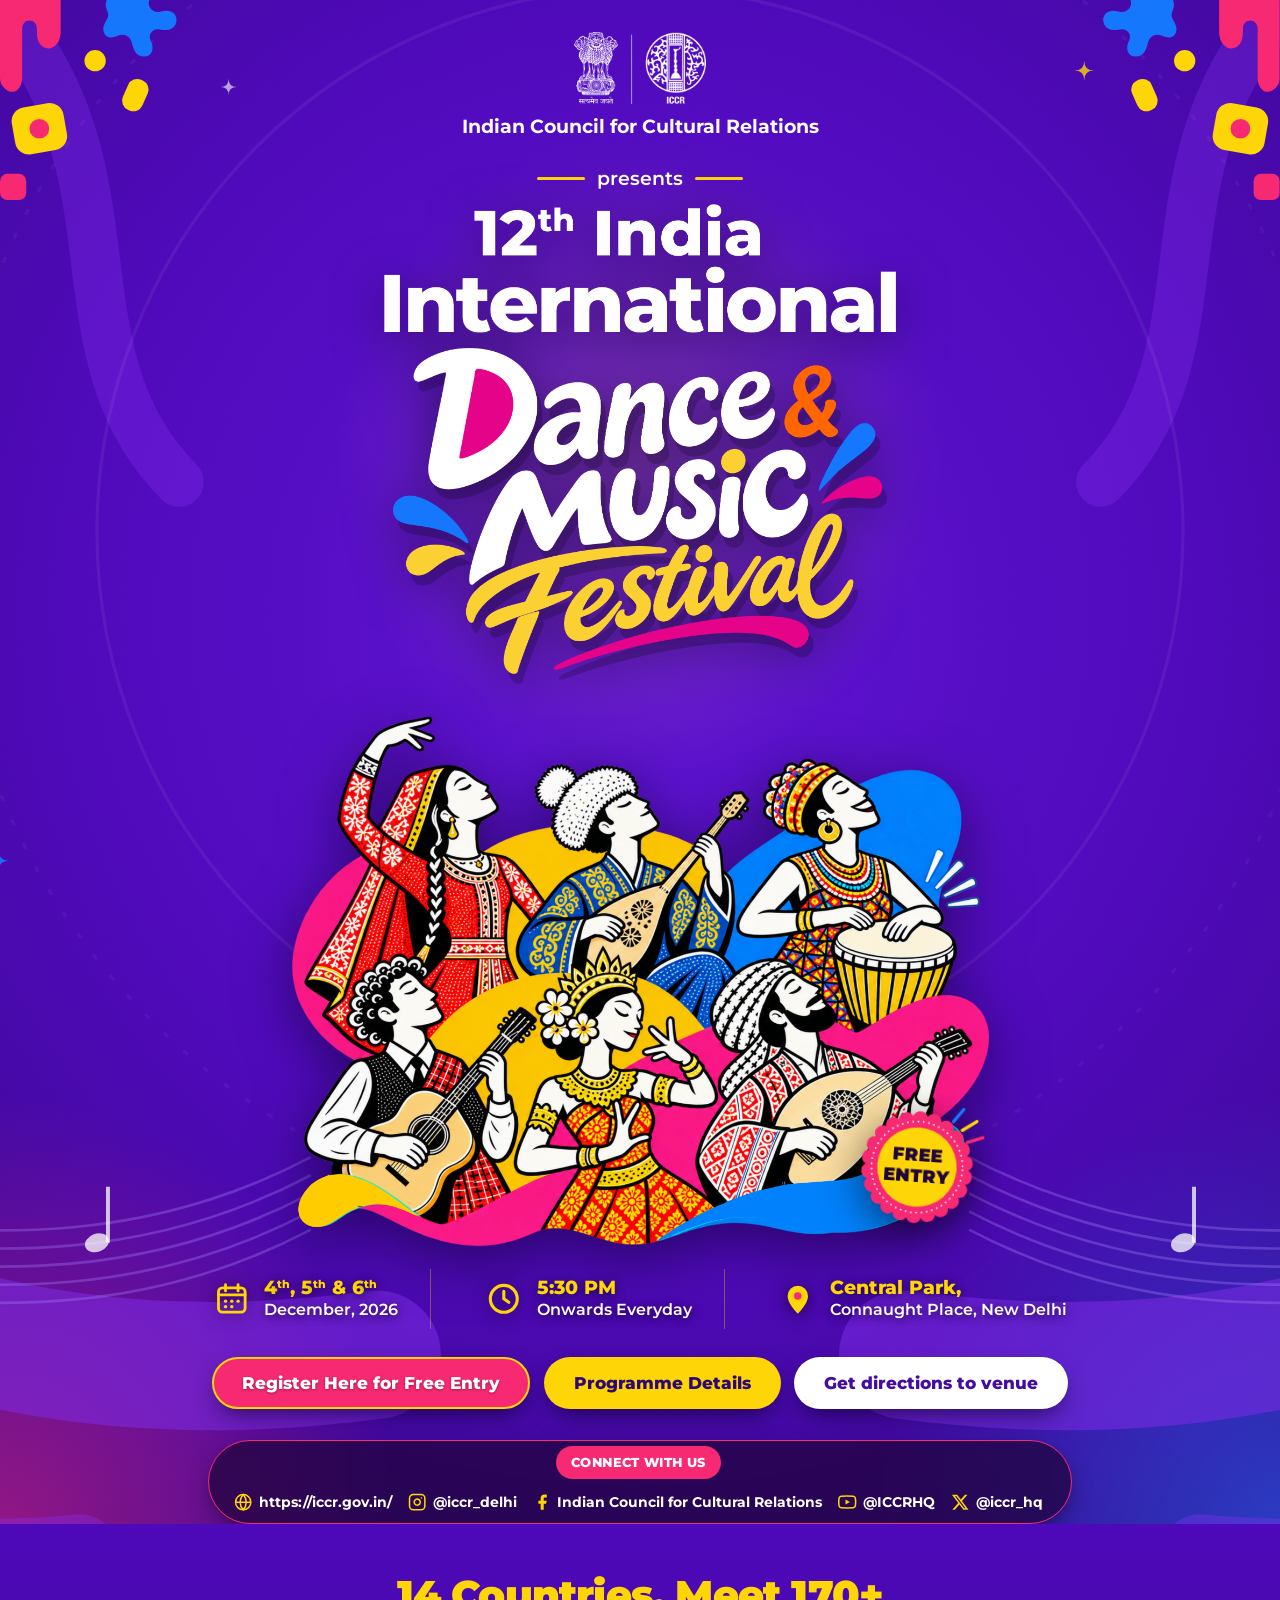
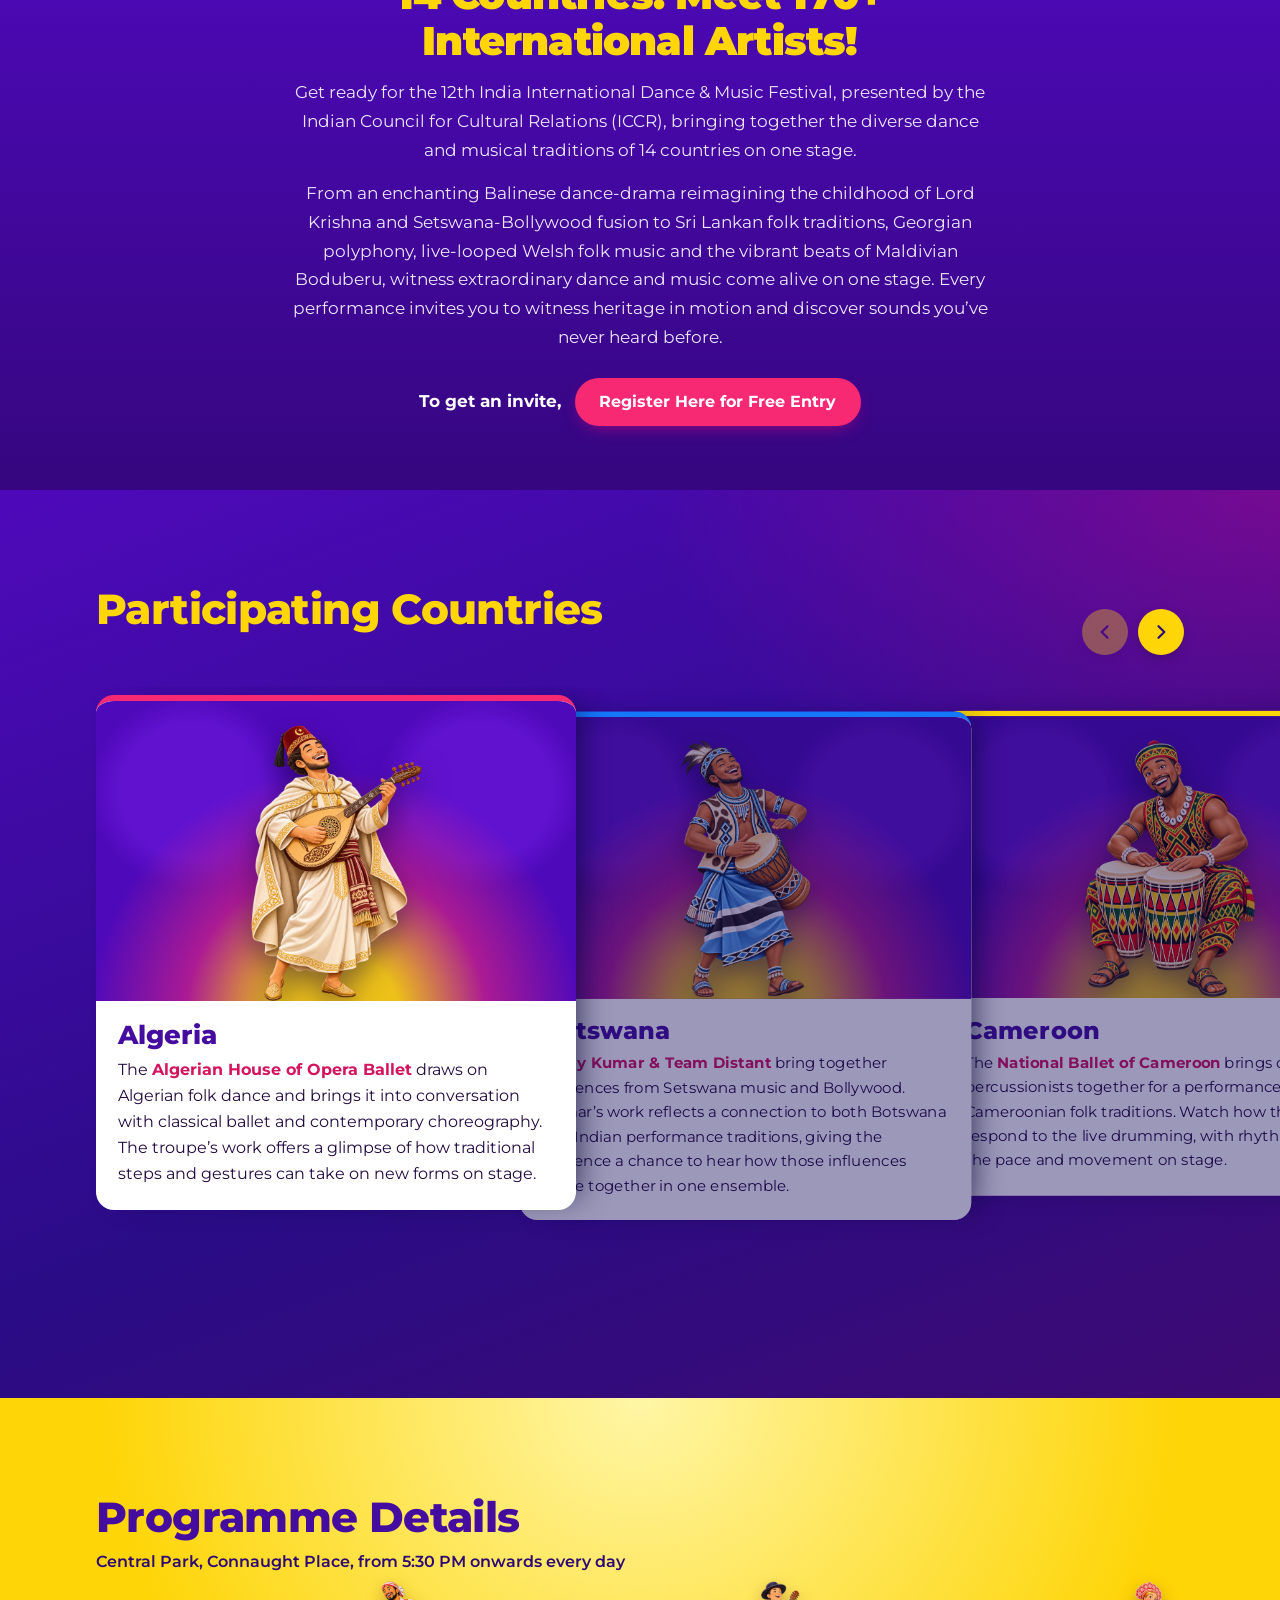
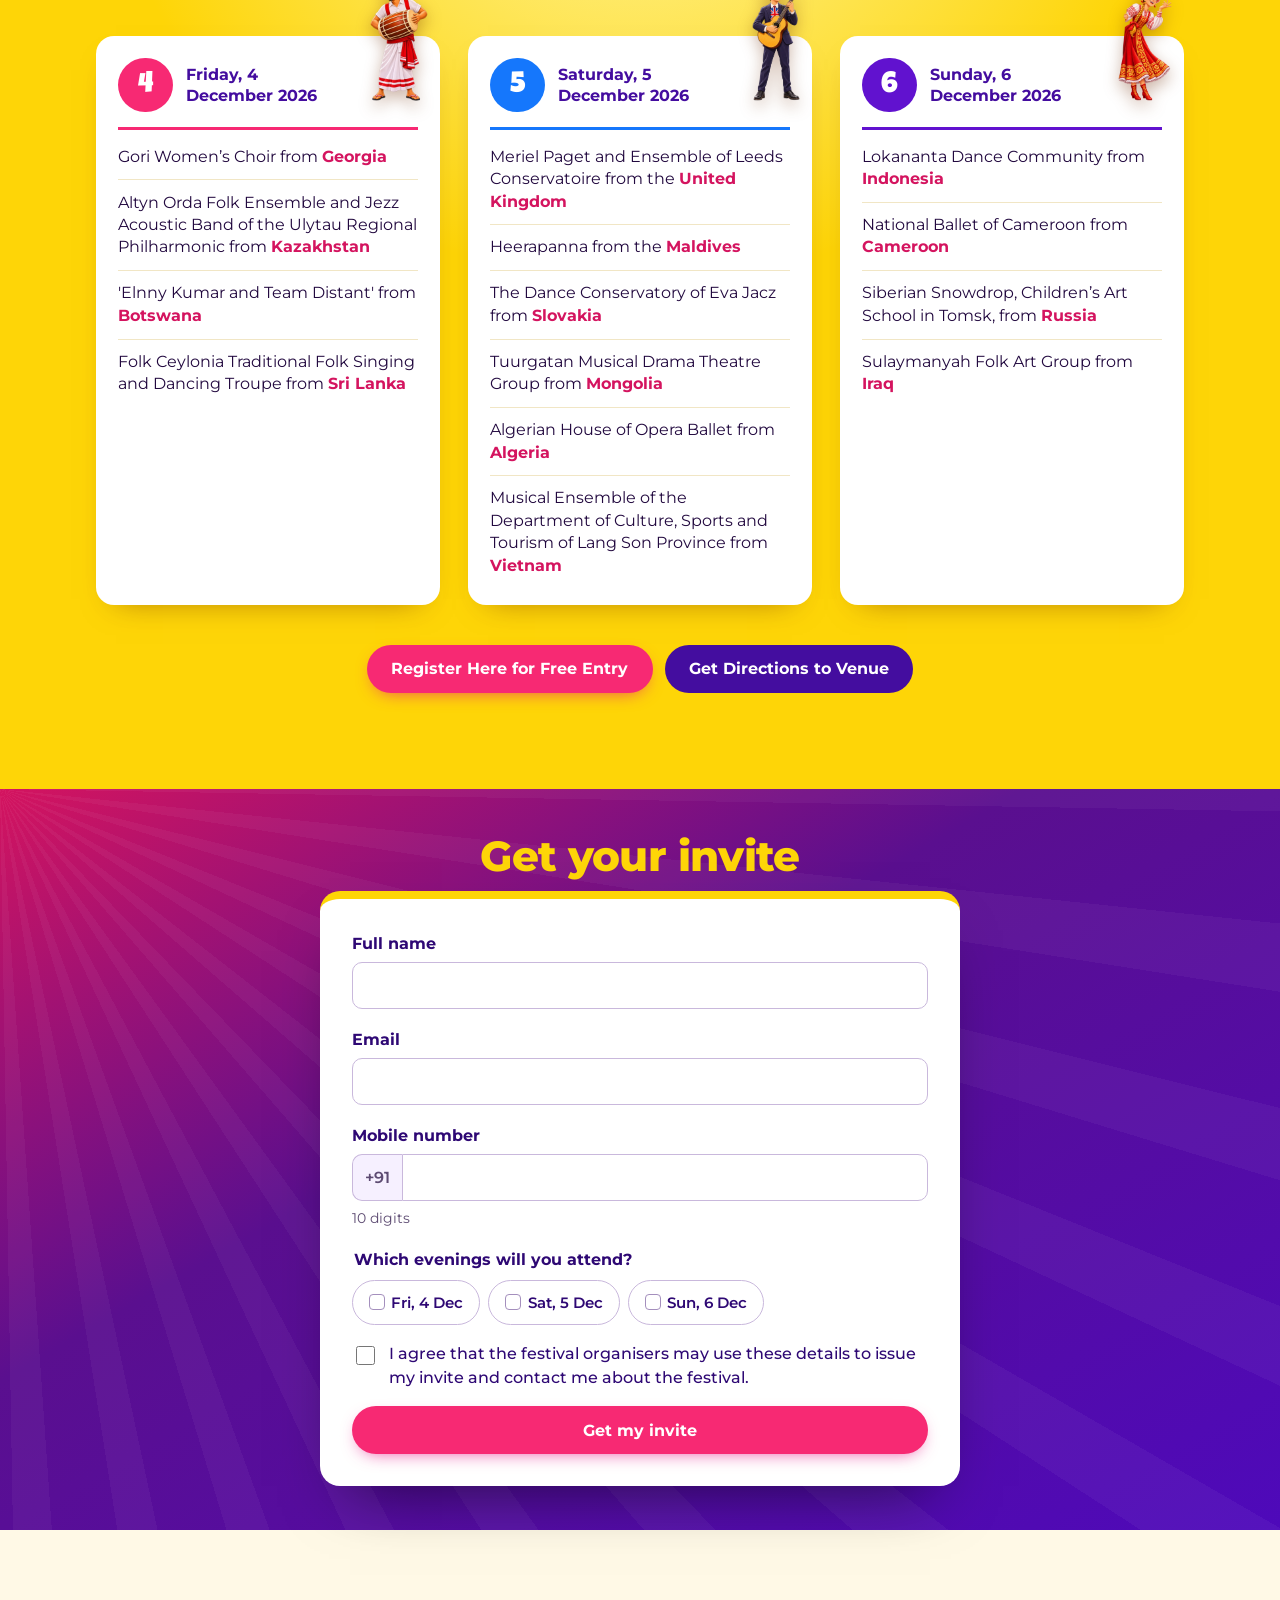
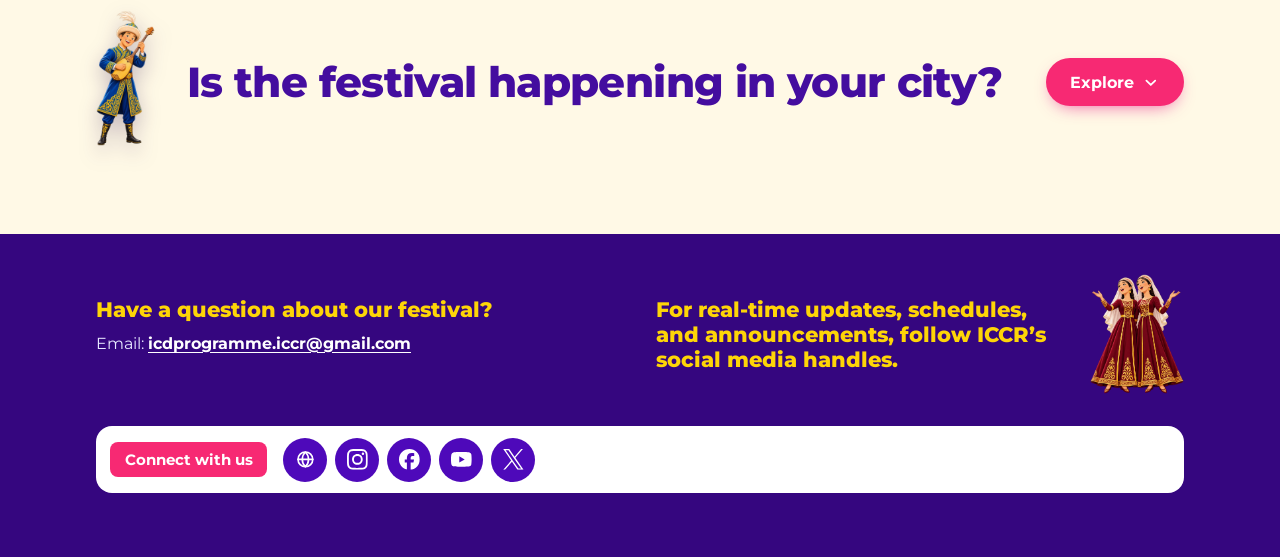
==== commit 44b5d00c: "refactor: redesign pills component and update layout styles in css and html" ====
--- a/mus-dance/index.html
+++ b/mus-dance/index.html
@@ -127,16 +127,6 @@
             tab)</span></a>
       </div>
 
-      <!-- Participating Countries Preview (from poster) -->
-      <div class="iidmf-hero__countries">
-        <span class="iidmf-hero__countries-badge">Participating Countries</span>
-        <p class="iidmf-hero__countries-list">
-          Georgia &bull; Kazakhstan &bull; Botswana &bull; United Kingdom<br>
-          &bull; Slovakia &bull; Mongolia &bull; Algeria &bull; Indonesia &bull; Cameroon<br>
-          &bull; Sri Lanka &bull; Russia &bull; Iraq &bull; Maldives &bull; Vietnam
-        </p>
-      </div>
-
       <!-- Poster-style Connect with ICCR strip -->
       <div class="iidmf-hero__connect-bar" aria-label="Connect with ICCR">
         <span class="iidmf-hero__connect-pill">Connect with us</span>
@@ -213,7 +203,7 @@
     <section class="iidmf-section iidmf-countries" id="iidmf-countries" aria-labelledby="iidmf-countries-h">
       <div class="iidmf-wrap">
         <div class="iidmf-countries__head">
-          <h2 class="iidmf-h2" id="iidmf-countries-h">Participating countries</h2>
+          <h2 class="iidmf-h2" id="iidmf-countries-h">Participating Countries</h2>
           <div class="iidmf-countries__controls">
             <button type="button" class="iidmf-round" data-iidmf-prev aria-label="Previous country">
               <svg viewBox="0 0 24 24" aria-hidden="true">
@@ -434,7 +424,7 @@
     <!-- ================= PROGRAMME ================= -->
     <section class="iidmf-section iidmf-programme" id="iidmf-programme" aria-labelledby="iidmf-programme-h">
       <div class="iidmf-wrap">
-        <h2 class="iidmf-h2" id="iidmf-programme-h">Programme details</h2>
+        <h2 class="iidmf-h2" id="iidmf-programme-h">Programme Details</h2>
         <p class="iidmf-programme__time">Central Park, Connaught Place, from 5:30 PM onwards every day</p>
 
         <div class="iidmf-programme__days">
@@ -498,8 +488,6 @@
     <section class="iidmf-section iidmf-register" id="iidmf-register" aria-labelledby="iidmf-register-h">
       <div class="iidmf-wrap iidmf-register__grid">
         <div class="iidmf-register__intro">
-          <img class="iidmf-char iidmf-char--register" src="assets/characters/character-indonesia-balinese-dancer.webp"
-            width="389" height="720" alt="" aria-hidden="true" loading="lazy" decoding="async">
           <h2 class="iidmf-h2" id="iidmf-register-h">Get your invite</h2>
         </div>
 
@@ -594,7 +582,7 @@
         </div>
 
         <div id="iidmf-tour-list" class="iidmf-tour__panel" hidden>
-          <h3 class="iidmf-tour__title">State-wise itinerary</h3>
+          <h3 class="iidmf-tour__title">State-wise Itinerary</h3>
           <span class="iidmf-ornament iidmf-ornament--center" aria-hidden="true"></span>
           <p class="iidmf-swipe-hint">Swipe to see all 11 stops</p>
           <ul class="iidmf-tour__grid">
@@ -724,8 +712,7 @@
           <div>
             <img class="iidmf-char iidmf-char--footer" src="assets/characters/character-georgia-choir-singers.webp"
               alt="" aria-hidden="true" loading="lazy" decoding="async">
-            <h2 class="iidmf-h3">Stay in the loop</h2>
-            <p>For real-time updates, schedules, and announcements, follow ICCR’s social media handles.</p>
+            <h2 class="iidmf-h3">For real-time updates, schedules, and announcements, follow ICCR’s social media handles.</h2>
           </div>
         </div>
         <div class="iidmf-connect" id="iidmf-connect">
--- a/mus-dance/iidmf.css
+++ b/mus-dance/iidmf.css
@@ -471,32 +471,38 @@
 }
 
 .iidmf-pills {
-  display: grid;
-  grid-template-columns: repeat(3, 1fr);
-  gap: clamp(.65rem, 1.2vw, .95rem);
-  max-width: 58rem;
+  display: flex;
+  justify-content: center;
+  align-items: center;
+  gap: clamp(1rem, 3vw, 2.5rem);
+  max-width: 62rem;
   margin: 0 auto;
+  padding: 0 var(--gutter);
 }
 
 .iidmf-pill {
   display: flex;
   align-items: center;
-  gap: .8rem;
-  padding: .85rem 1.15rem;
-  border-radius: 18px;
+  gap: .85rem;
+  padding: .5rem 1rem;
+  background: transparent !important;
+  border: none !important;
+  box-shadow: none !important;
   text-align: left;
-  background: #fed507 !important;
-  color: #20063b !important;
-  border: 2px solid #f72973;
-  box-shadow: 0 10px 22px -8px rgba(0, 0, 0, .5);
+}
+
+.iidmf-pill:not(:last-child) {
+  border-right: 1px solid rgba(254, 213, 7, 0.35) !important;
+  padding-right: clamp(1rem, 2.5vw, 2rem);
 }
 
 .iidmf-pill strong {
   display: block;
-  font-size: clamp(1rem, .92rem + .3vw, 1.15rem);
+  font-size: clamp(1.05rem, .95rem + .3vw, 1.25rem);
   font-weight: 800;
-  color: #20063b !important;
+  color: #fed507 !important;
   line-height: 1.2;
+  text-shadow: 0 2px 10px rgba(10, 0, 35, .8);
 }
 
 .iidmf-pill sup {
@@ -507,18 +513,20 @@
 }
 
 .iidmf-pill span {
-  font-size: clamp(.88rem, .82rem + .2vw, .96rem);
-  font-weight: 700;
-  color: #20063b !important;
-  line-height: 1.25;
+  font-size: clamp(.88rem, .82rem + .2vw, .98rem);
+  font-weight: 600;
+  color: #ffffff !important;
+  line-height: 1.3;
+  text-shadow: 0 2px 10px rgba(10, 0, 35, .8);
 }
 
 .iidmf-pill svg {
-  width: 2.25rem;
-  height: 2.25rem;
+  width: 2.35rem;
+  height: 2.35rem;
   flex-shrink: 0;
-  color: #f72973 !important;
-  --iidmf-pin-dot: #fed507;
+  color: #fed507 !important;
+  --iidmf-pin-dot: #f72973;
+  filter: drop-shadow(0 2px 8px rgba(0, 0, 0, .55));
 }
 
 /* Action buttons */
@@ -1145,7 +1153,7 @@
 /* ---------- Register ---------- */
 .iidmf-register {
   color: #fff;
-  padding-block: clamp(2rem, 3.8vw, 3.25rem);
+  padding-block: clamp(1.75rem, 3.5vw, 2.75rem);
   background:
     repeating-conic-gradient(from 0deg at 0% 0%, rgba(255, 255, 255, .04) 0 3deg, transparent 3deg 8deg),
     linear-gradient(150deg, var(--magenta-deep) 0%, #5a0f8f 40%, var(--indigo) 100%);
@@ -1153,18 +1161,8 @@
 
 .iidmf-register .iidmf-h2 {
   color: var(--sun);
-}
-
-.iidmf-register__grid {
-  display: grid;
-  grid-template-columns: minmax(0, .85fr) minmax(0, 1.15fr);
-  gap: clamp(2rem, 5vw, 4rem);
-  align-items: start;
-}
-
-.iidmf-register .iidmf-h2 {
-  color: var(--sun);
   margin: 0;
+  text-align: center;
 }
 
 .iidmf-register__grid {
@@ -1172,23 +1170,12 @@
   margin-inline: auto;
   display: flex;
   flex-direction: column;
-  gap: .85rem;
+  gap: .75rem;
 }
 
 .iidmf-register__intro {
-  display: flex;
-  align-items: center;
-  justify-content: space-between;
-  gap: 1rem;
   margin: 0;
-}
-
-.iidmf-char--register {
-  display: block;
-  height: clamp(3.5rem, 2.8rem + 2vw, 4.75rem);
-  width: auto;
-  margin: 0;
-  filter: drop-shadow(0 8px 14px rgba(20, 0, 60, .45));
+  text-align: center;
 }
 
 .iidmf-register__intro p {
@@ -1597,20 +1584,6 @@
   filter: drop-shadow(0 8px 10px rgba(38, 7, 77, .25));
 }
 
-/* registration: the Balinese dancer welcomes you */
-.iidmf-register__intro {
-  display: flex;
-  flex-direction: column;
-}
-
-.iidmf-char--register {
-  order: 9;
-  align-self: flex-start;
-  height: 17rem;
-  margin-top: 1.75rem;
-  filter: drop-shadow(0 14px 18px rgba(20, 0, 60, .5));
-}
-
 /* footer: the Georgian choir */
 .iidmf-char--footer {
   float: right;
@@ -1689,17 +1662,21 @@
     width: clamp(4.8rem, 3.8rem + 4vw, 6rem);
   }
 
-  /* pills: stacked clean full width on phones */
+  /* pills: stacked clean info rows without button look */
   .iidmf-pills {
-    grid-template-columns: 1fr;
-    gap: .55rem;
-    width: 100%;
+    display: flex;
+    flex-direction: column;
+    align-items: flex-start;
+    gap: .75rem;
+    max-width: 22rem;
+    margin-inline: auto;
+    padding-inline: var(--gutter);
   }
 
   .iidmf-pill {
-    gap: .65rem;
-    padding: .75rem .95rem;
-    border-radius: 14px;
+    gap: .75rem;
+    padding: .25rem 0;
+    border-right: none !important;
   }
 
   .iidmf-pill strong {
@@ -1707,8 +1684,8 @@
   }
 
   .iidmf-pill svg {
-    width: 1.85rem;
-    height: 1.85rem;
+    width: 2rem;
+    height: 2rem;
   }
 
   .iidmf-band__lede {
@@ -1786,16 +1763,6 @@
 
   .iidmf-tour__head .iidmf-h2 {
     flex-basis: 12rem;
-  }
-
-  .iidmf-register__intro {
-    display: block;
-  }
-
-  .iidmf-char--register {
-    float: right;
-    height: 10rem;
-    margin: -.5rem -.25rem .5rem .75rem;
   }
 
   .iidmf-char--footer {
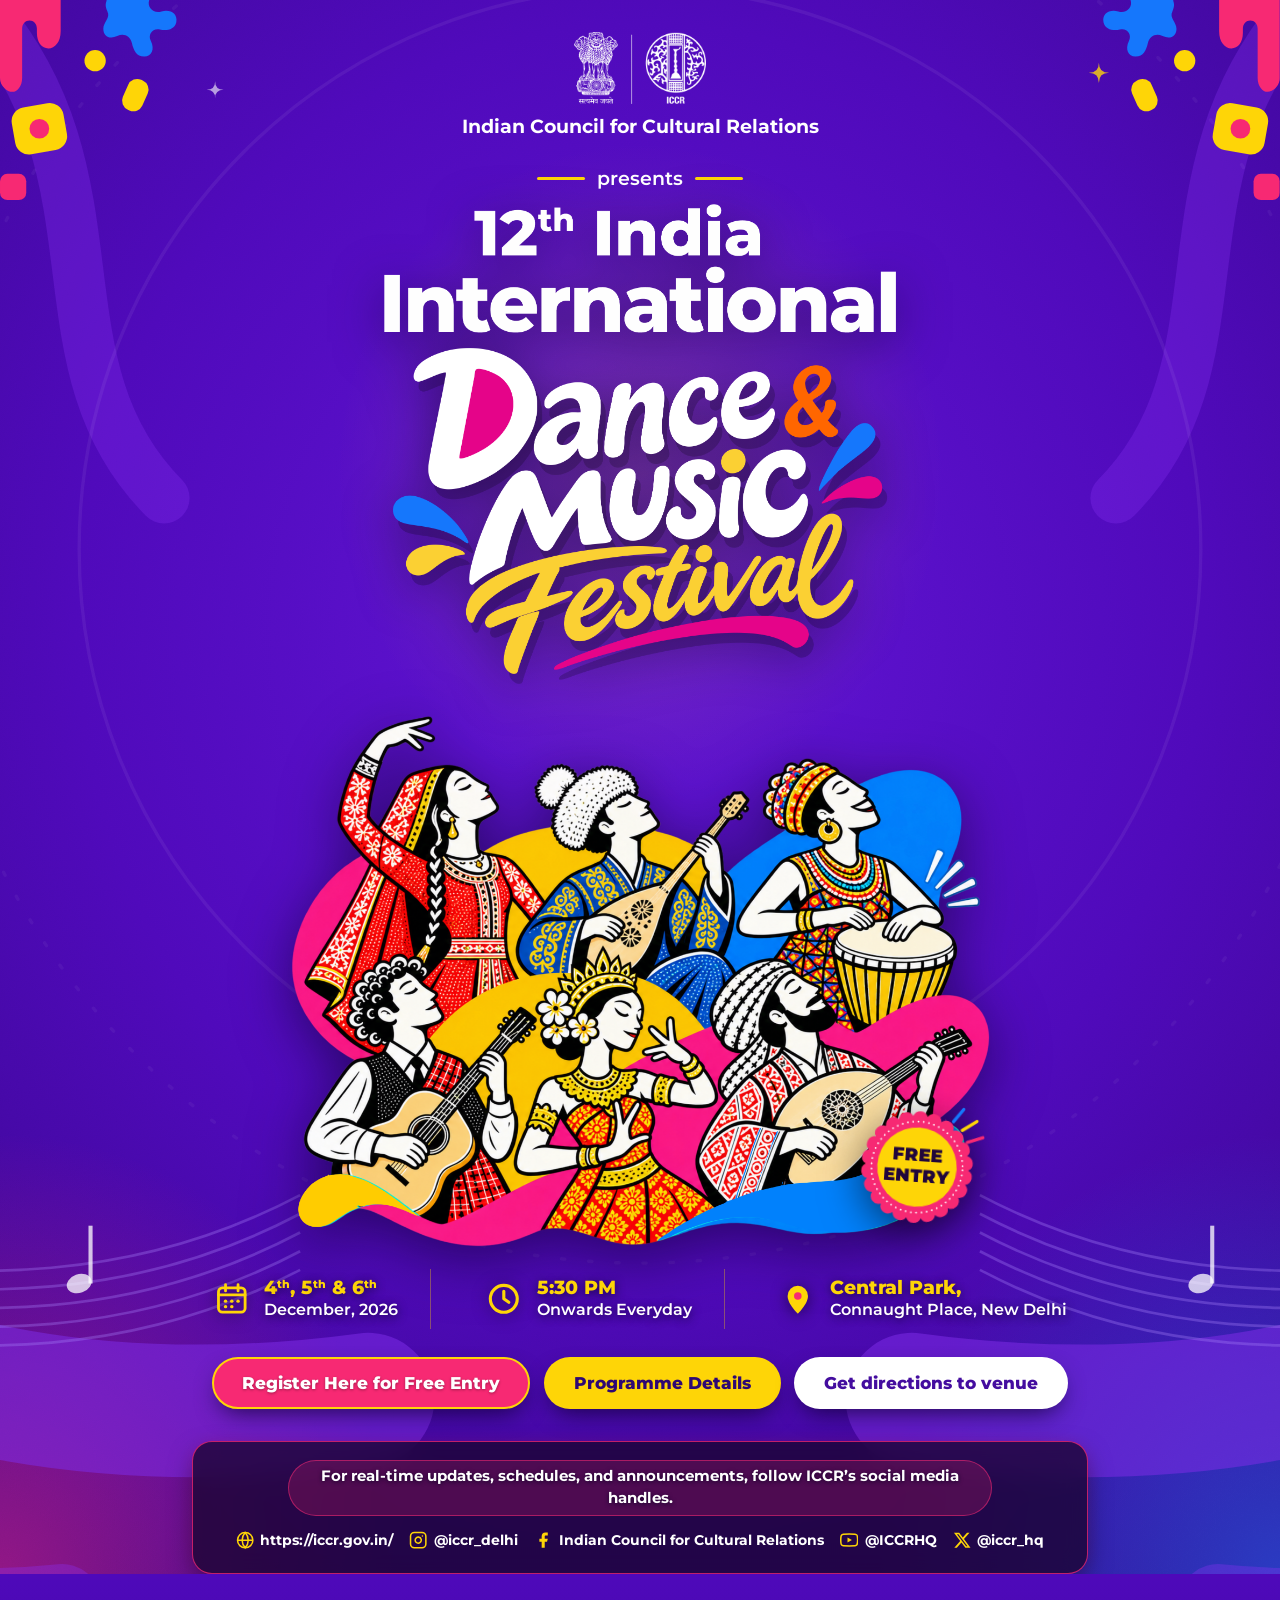
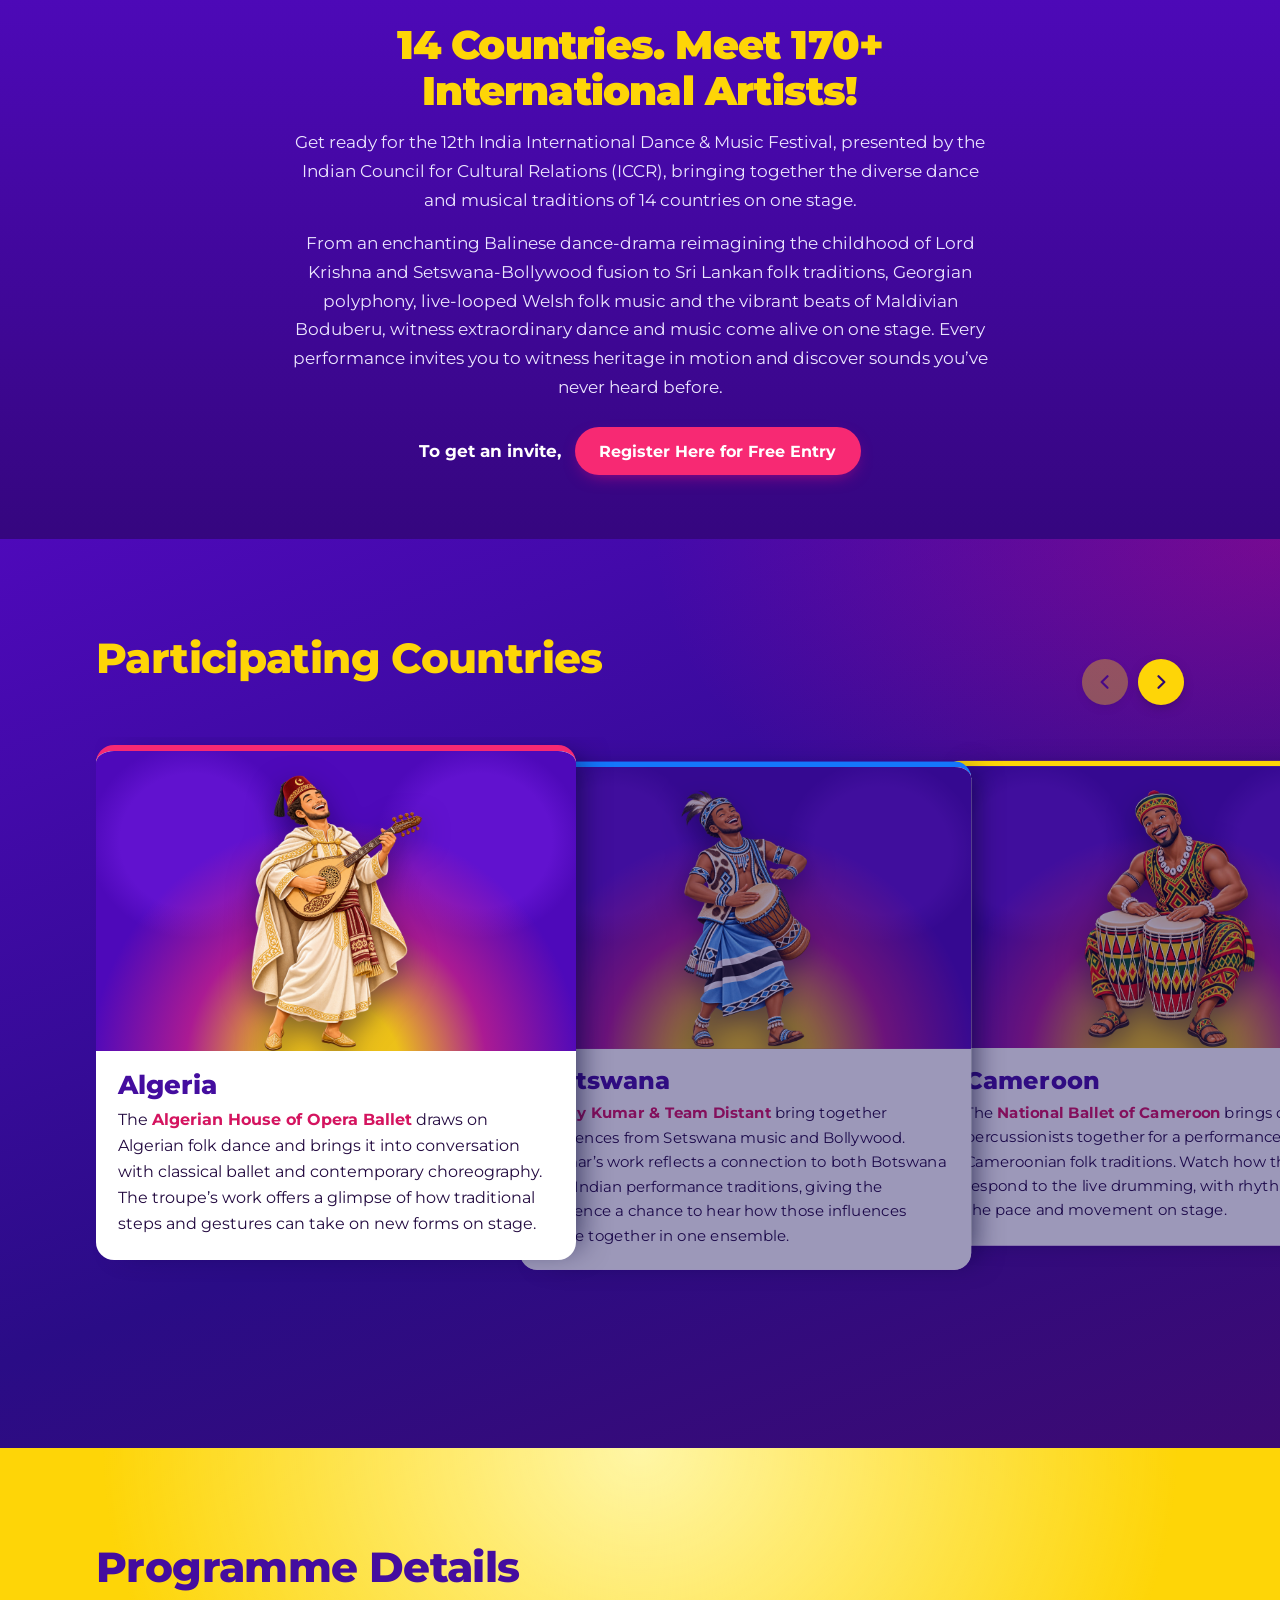
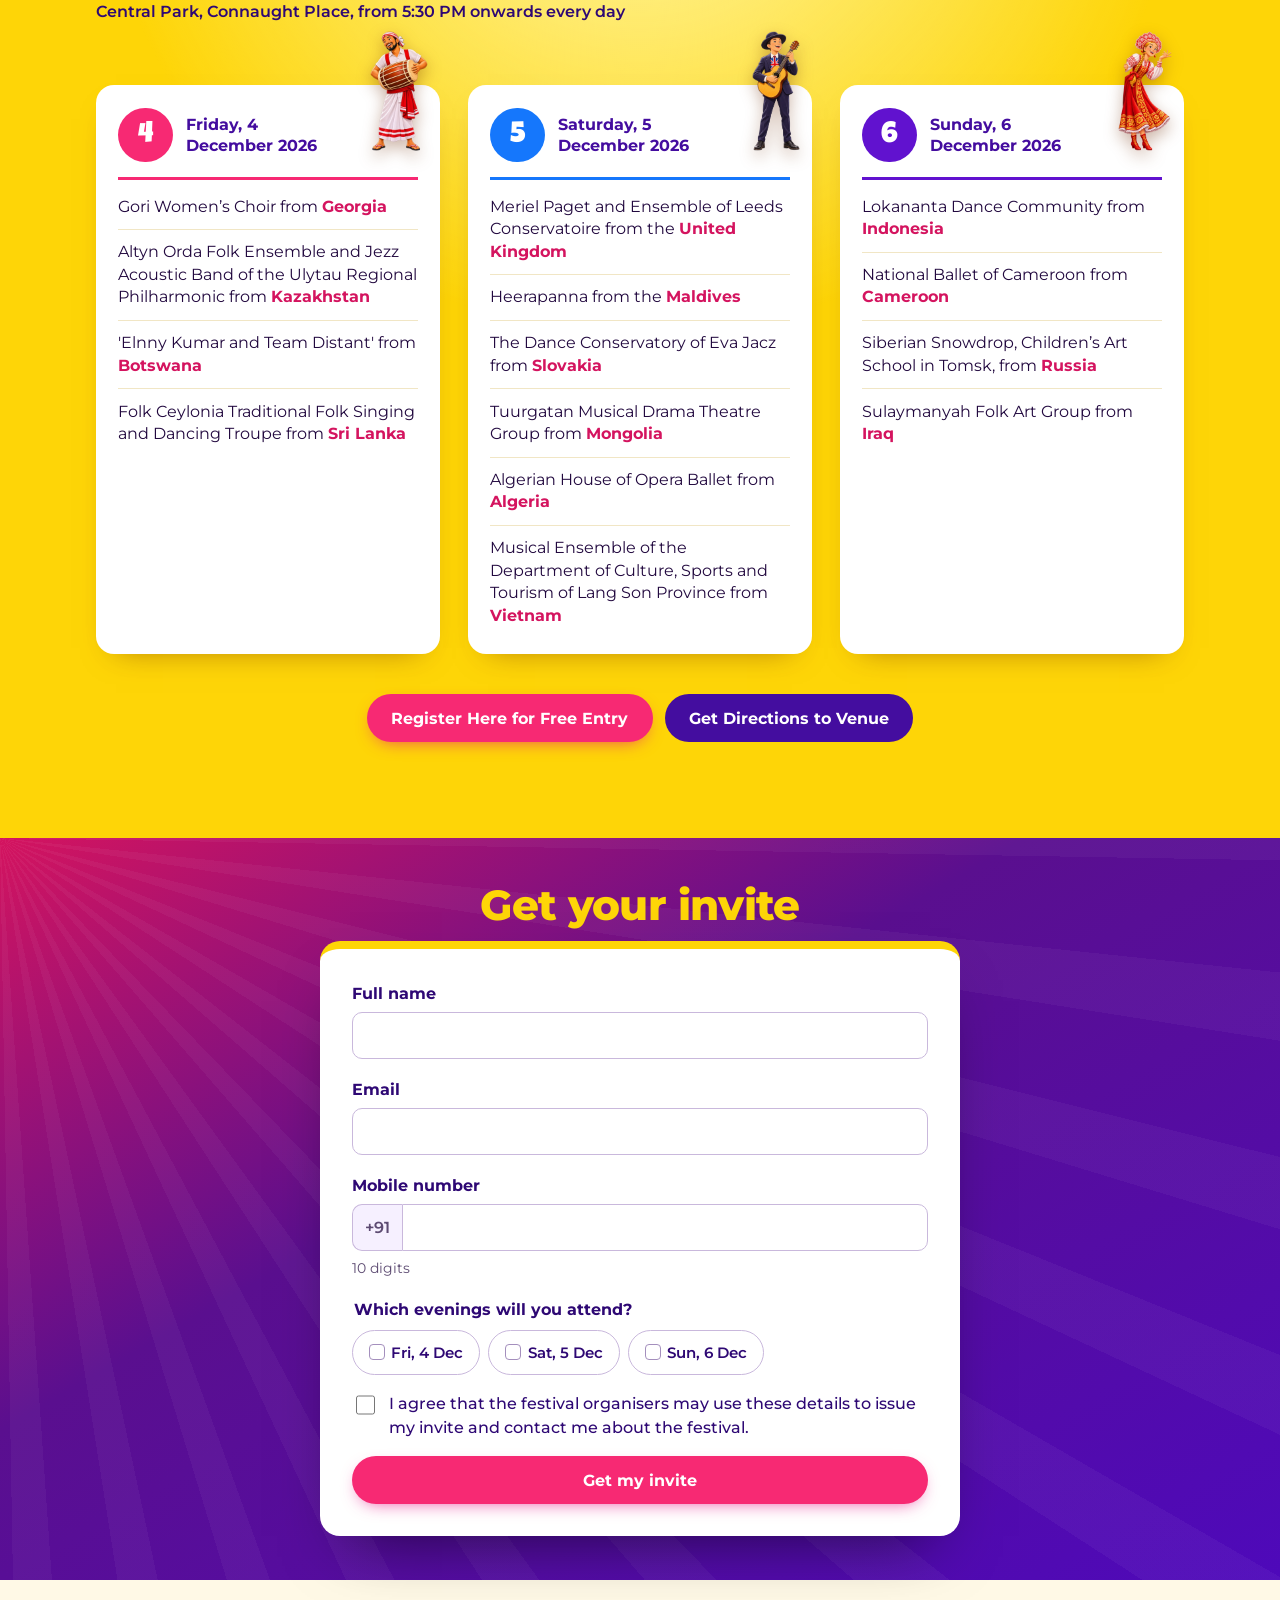
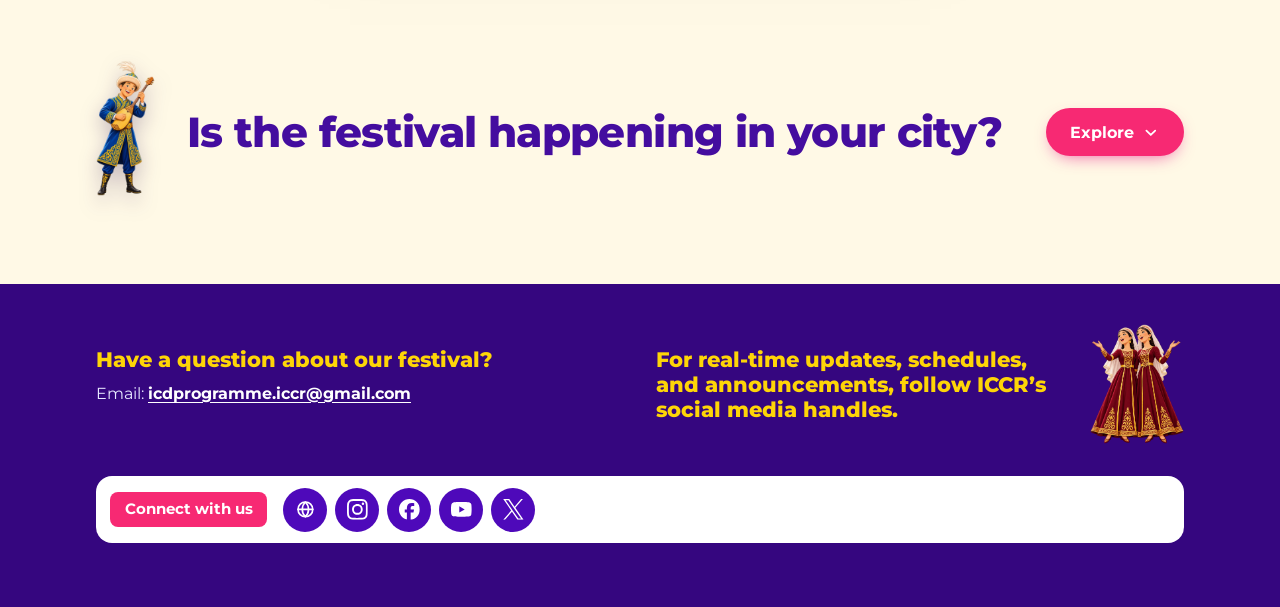
==== commit 0b3431a2: "style: redesign hero connect bar and update pill text content" ====
--- a/mus-dance/index.html
+++ b/mus-dance/index.html
@@ -16,7 +16,7 @@
   <link rel="stylesheet" href="iidmf.css">
   <style>
     .iidmf-demo-body {
-      margin: 0
+      margin: 0;
     }
   </style> <!-- demo page only, do not copy -->
   <!-- ===== end ===== -->
@@ -129,7 +129,7 @@
 
       <!-- Poster-style Connect with ICCR strip -->
       <div class="iidmf-hero__connect-bar" aria-label="Connect with ICCR">
-        <span class="iidmf-hero__connect-pill">Connect with us</span>
+        <span class="iidmf-hero__connect-pill">For real-time updates, schedules, and announcements, follow ICCR’s social media handles.</span>
         <div class="iidmf-hero__connect-links">
           <a href="https://iccr.gov.in/" target="_blank" rel="noopener" class="iidmf-hero__connect-item"
             aria-label="ICCR Website">
--- a/mus-dance/iidmf.css
+++ b/mus-dance/iidmf.css
@@ -600,31 +600,38 @@
 .iidmf-hero__connect-bar {
   position: relative;
   z-index: 2;
-  display: inline-flex;
-  flex-wrap: wrap;
+  display: flex;
+  flex-direction: column;
   align-items: center;
   justify-content: center;
-  gap: .6rem;
-  margin: clamp(1.3rem, 2.5vw, 1.9rem) auto 0;
-  max-width: min(94vw, 54rem);
-  padding: .35rem .65rem .35rem .45rem;
-  background: rgba(30, 4, 55, 0.7);
-  backdrop-filter: blur(10px);
-  -webkit-backdrop-filter: blur(10px);
-  border: 1.5px solid #f72973;
+  gap: .65rem;
+  margin: clamp(1.4rem, 2.5vw, 2rem) auto 0;
+  max-width: min(94vw, 56rem);
+  padding: clamp(.75rem, 1.8vw, 1.1rem) clamp(1rem, 2.5vw, 1.75rem);
+  background: rgba(26, 4, 48, 0.78);
+  backdrop-filter: blur(12px);
+  -webkit-backdrop-filter: blur(12px);
+  border: 1.5px solid rgba(247, 41, 115, 0.75);
+  border-radius: 20px;
+  box-shadow: 0 10px 28px -6px rgba(0, 0, 0, .6), 0 0 20px -8px rgba(247, 41, 115, .35);
+  text-align: center;
+}
+
+.iidmf-hero__connect-pill {
+  display: inline-block;
+  background: rgba(247, 41, 115, 0.2);
+  border: 1px solid rgba(247, 41, 115, 0.55);
+  color: #fff;
+  font-weight: 700;
+  font-size: clamp(.82rem, .76rem + .2vw, .94rem);
+  line-height: 1.45;
+  padding: .35rem clamp(.85rem, 2vw, 1.35rem);
   border-radius: 999px;
-  box-shadow: 0 8px 24px -6px rgba(0, 0, 0, .6);
-}
-
-.iidmf-hero__connect-pill {
-  background: #f72973;
-  color: #fff;
-  font-weight: 800;
-  font-size: .8rem;
-  letter-spacing: .03em;
-  text-transform: uppercase;
-  padding: .35rem .95rem;
-  border-radius: 999px;
+  text-align: center;
+  text-transform: none;
+  max-width: 44rem;
+  margin: 0 auto;
+  text-shadow: 0 1px 4px rgba(10, 0, 35, .8);
 }
 
 .iidmf-hero__connect-links {
@@ -1146,7 +1153,7 @@
   padding-top: .9rem;
 }
 
-.iidmf-stop> :last-child {
+.iidmf-stop > :last-child {
   padding-bottom: 1rem;
 }
 
@@ -1662,30 +1669,43 @@
     width: clamp(4.8rem, 3.8rem + 4vw, 6rem);
   }
 
-  /* pills: stacked clean info rows without button look */
+  /* pills: centered info rows without button look */
   .iidmf-pills {
     display: flex;
     flex-direction: column;
-    align-items: flex-start;
-    gap: .75rem;
-    max-width: 22rem;
+    align-items: center;
+    justify-content: center;
+    gap: .85rem;
+    width: 100%;
+    max-width: 26rem;
     margin-inline: auto;
     padding-inline: var(--gutter);
   }
 
-  .iidmf-pill {
+  .iidmf-pill,
+  .iidmf-pill:not(:last-child) {
+    display: inline-flex;
+    align-items: center;
+    justify-content: center;
     gap: .75rem;
-    padding: .25rem 0;
+    padding: 0 !important;
+    border: none !important;
     border-right: none !important;
+    text-align: center;
   }
 
   .iidmf-pill strong {
-    font-size: 1.05rem;
+    font-size: 1.08rem;
+    text-align: center;
+  }
+
+  .iidmf-pill span {
+    text-align: center;
   }
 
   .iidmf-pill svg {
-    width: 2rem;
-    height: 2rem;
+    width: 2.1rem;
+    height: 2.1rem;
   }
 
   .iidmf-band__lede {
@@ -1708,9 +1728,17 @@
   }
 
   .iidmf-hero__connect-bar {
-    border-radius: 20px;
-    padding: .6rem .75rem;
+    border-radius: 18px;
+    padding: .85rem .75rem;
     width: 100%;
+    gap: .65rem;
+  }
+
+  .iidmf-hero__connect-pill {
+    border-radius: 12px;
+    padding: .4rem .75rem;
+    font-size: .84rem;
+    line-height: 1.4;
   }
 
   .iidmf-hero__connect-links {
@@ -1952,4 +1980,4 @@
   .iidmf-form {
     display: none !important;
   }
-}+}
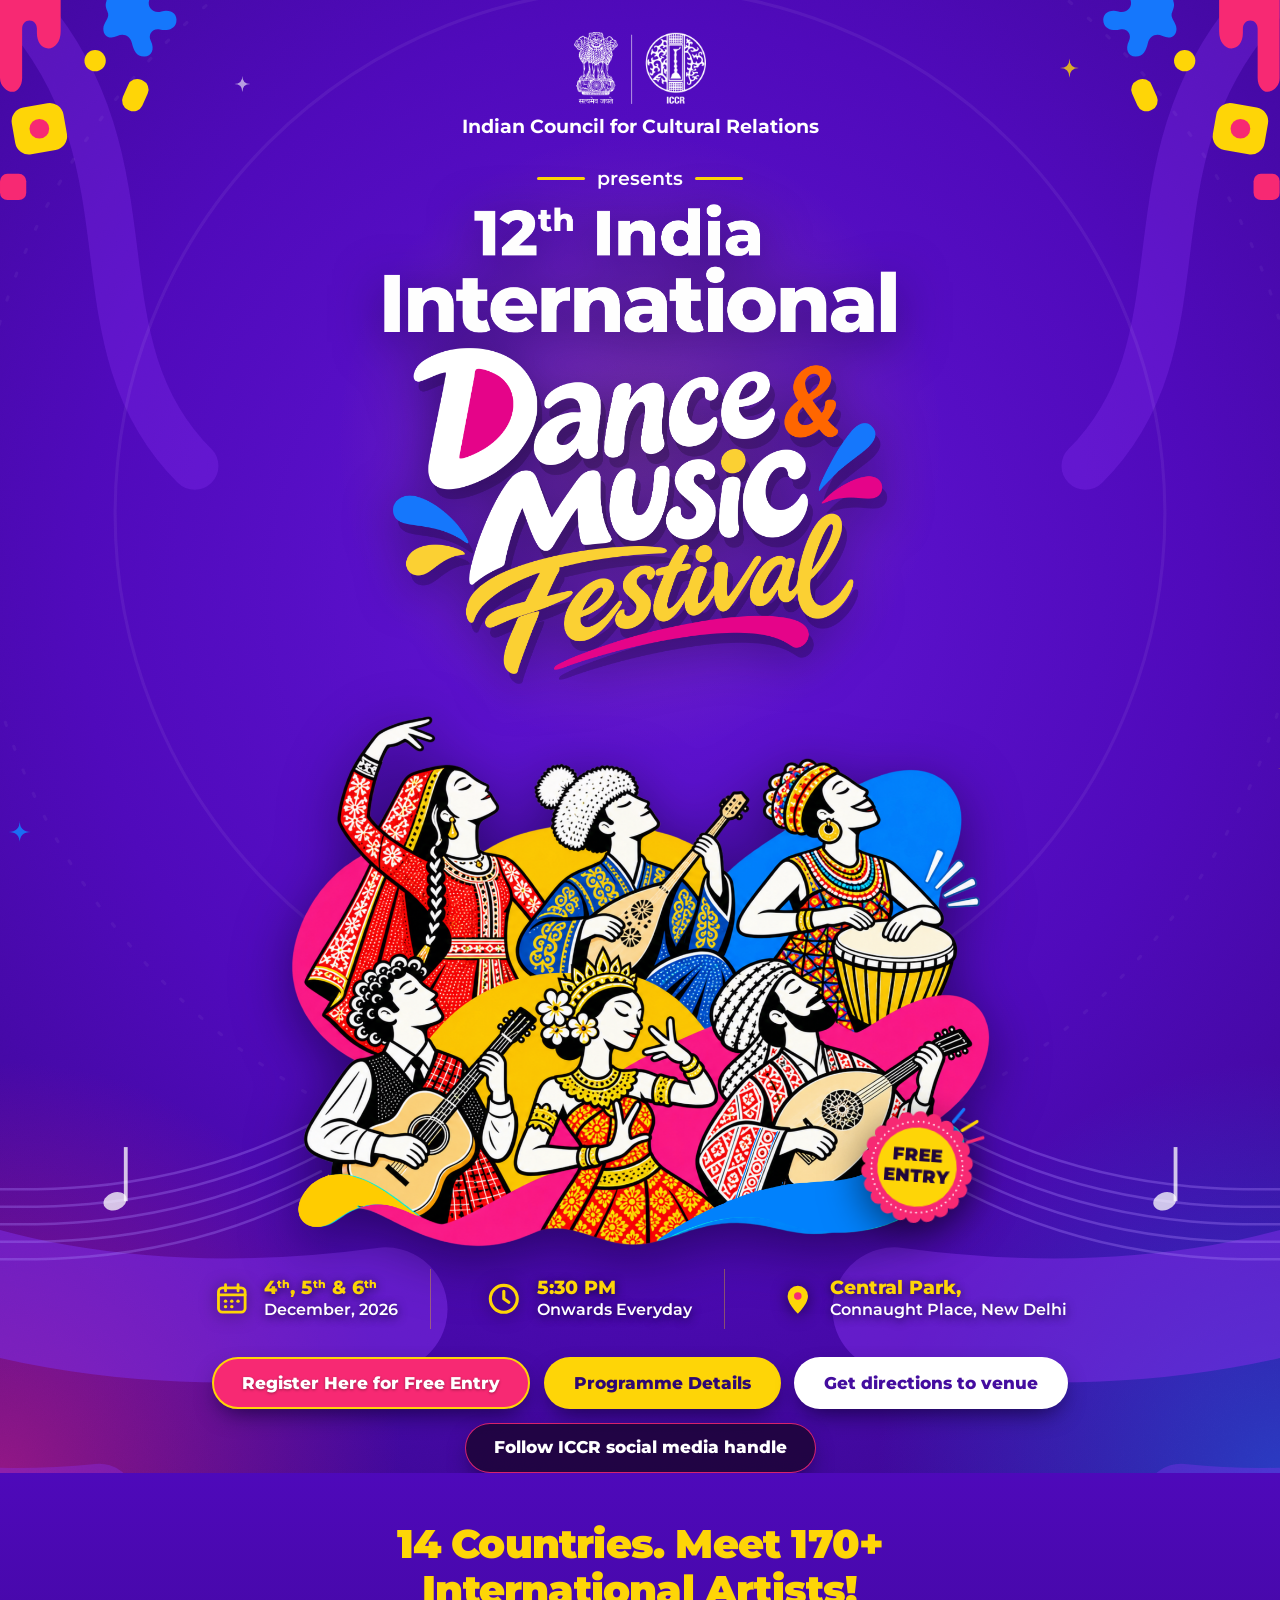
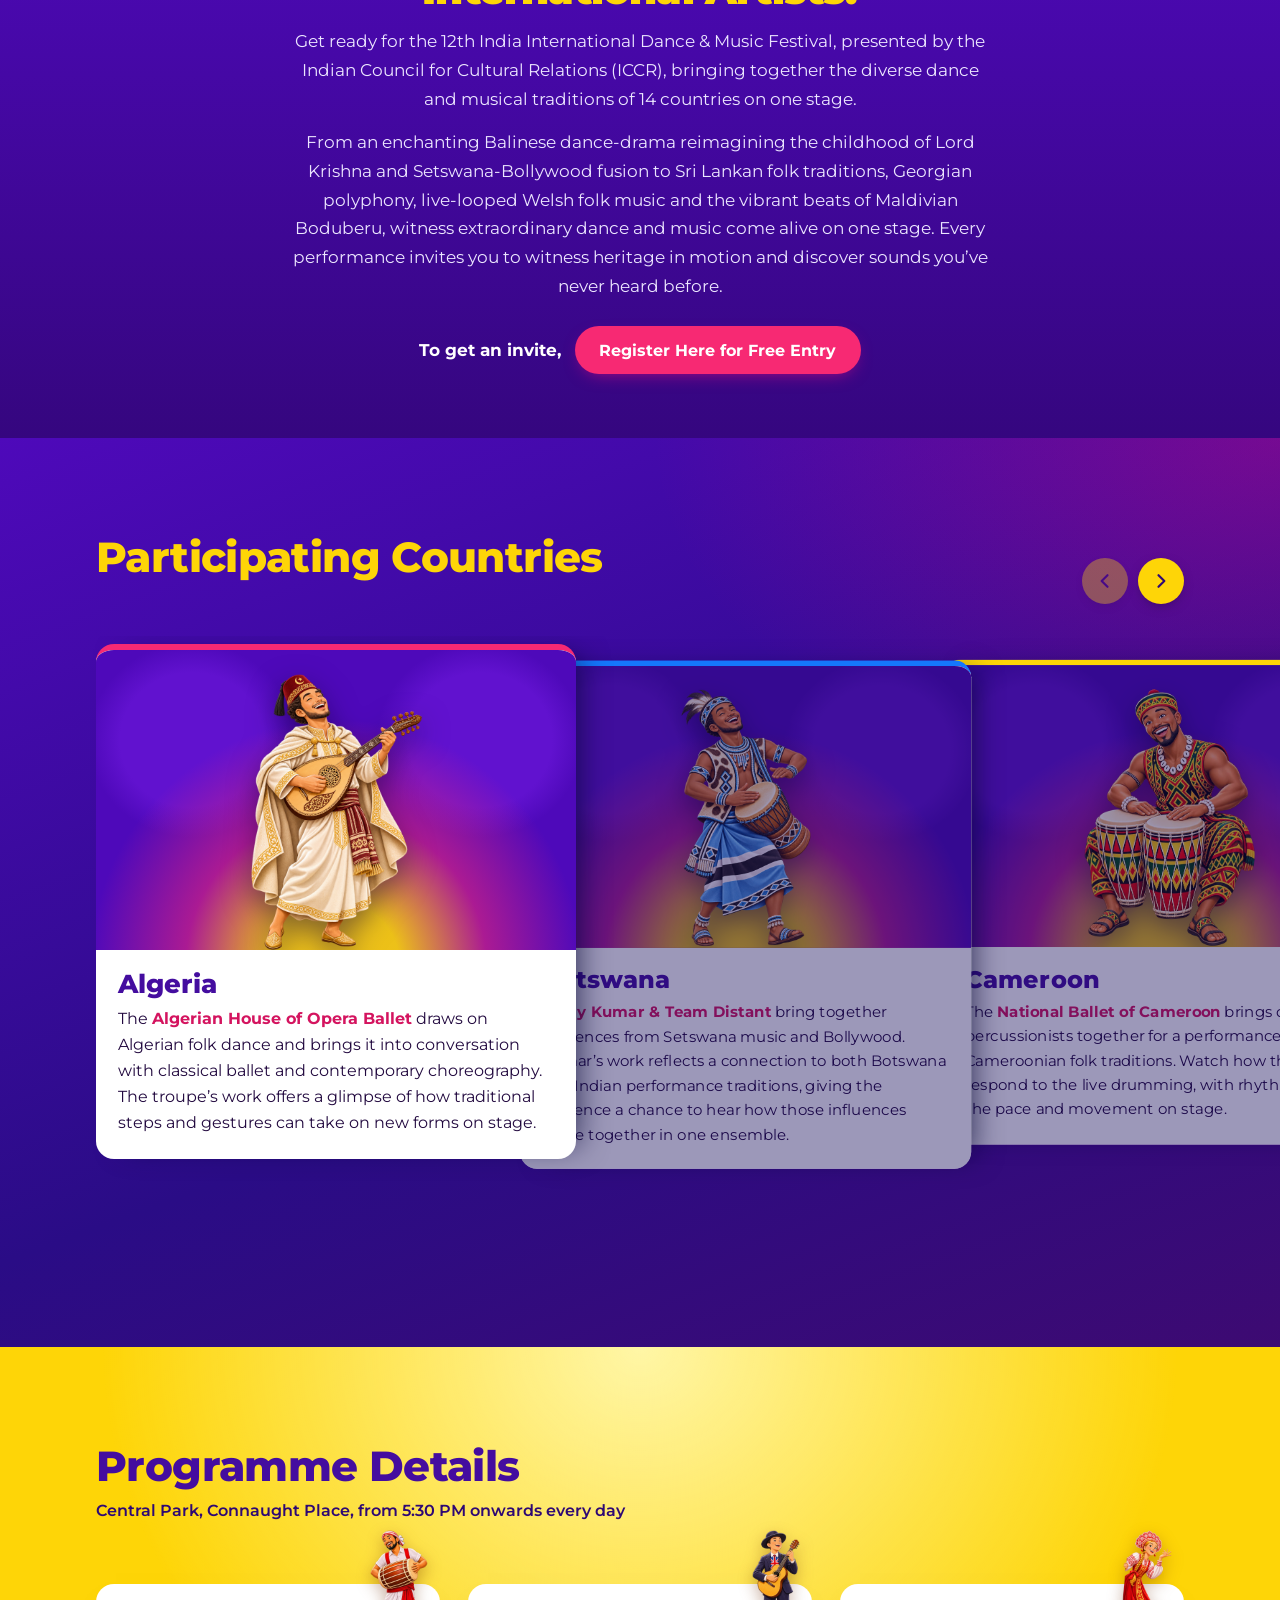
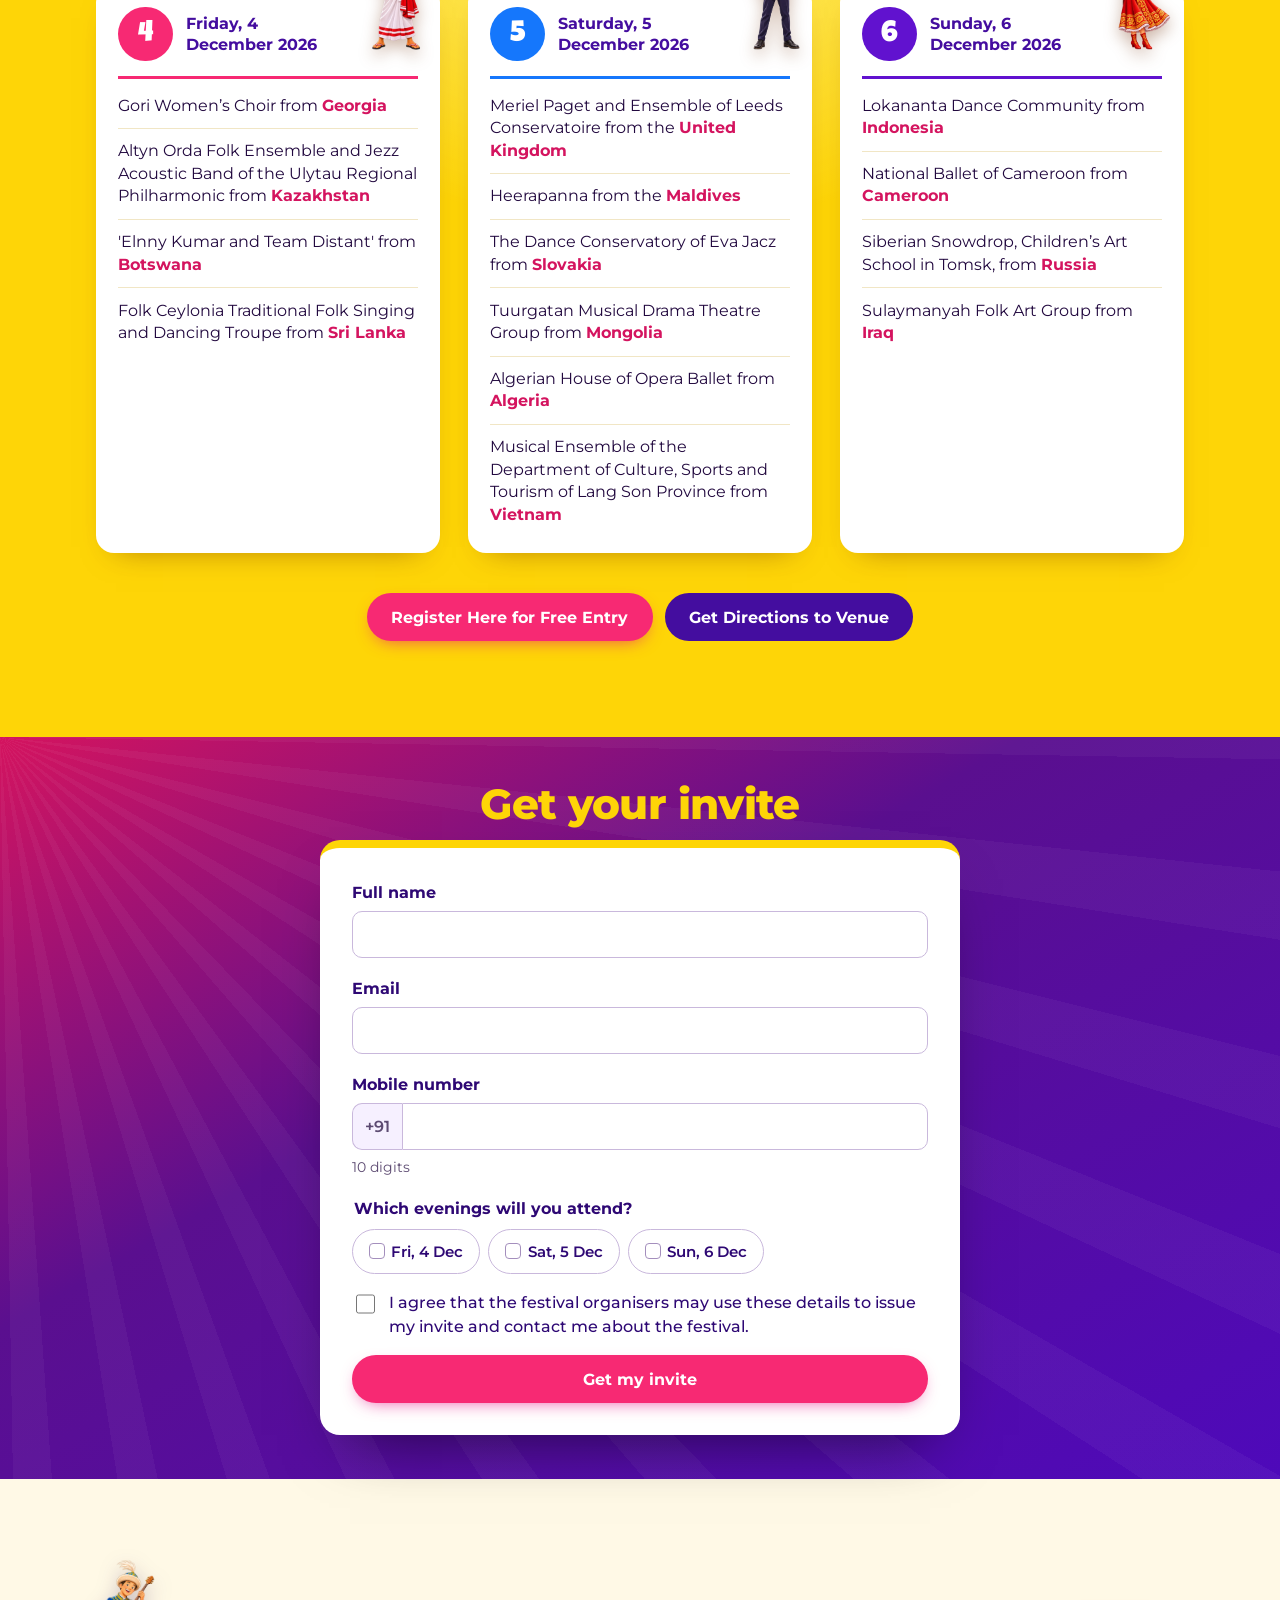
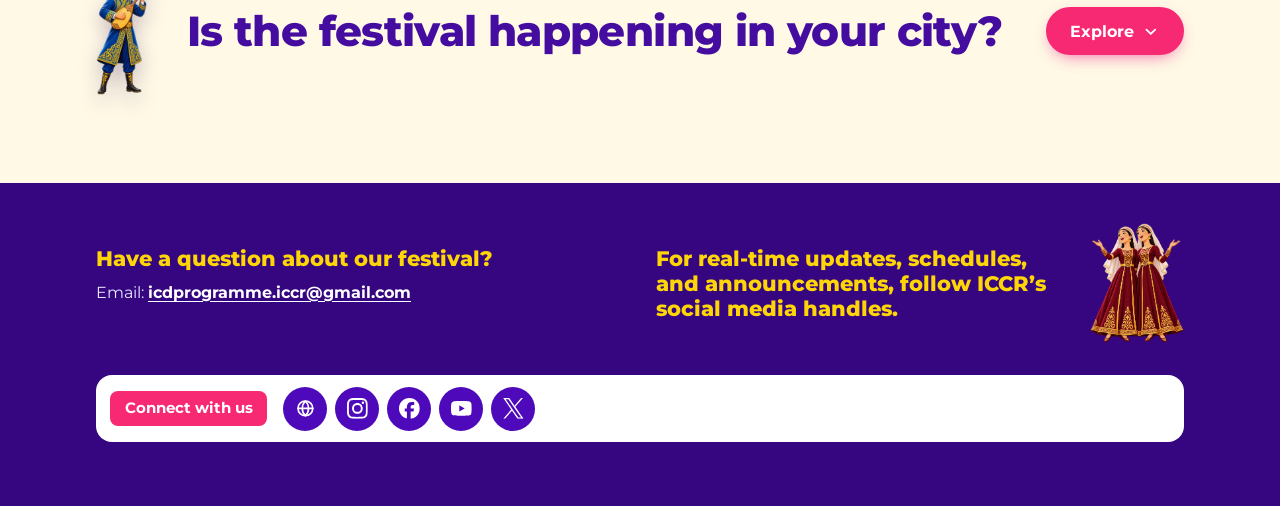
==== commit 642c8ee5: "refactor: replace connect strip with social media button and anchor link" ====
--- a/mus-dance/index.html
+++ b/mus-dance/index.html
@@ -125,61 +125,7 @@
           href="https://www.google.com/maps/search/?api=1&amp;query=Central+Park+Connaught+Place+New+Delhi"
           target="_blank" rel="noopener">Get directions to venue<span class="iidmf-sr"> (opens Google Maps in a new
             tab)</span></a>
-      </div>
-
-      <!-- Poster-style Connect with ICCR strip -->
-      <div class="iidmf-hero__connect-bar" aria-label="Connect with ICCR">
-        <span class="iidmf-hero__connect-pill">For real-time updates, schedules, and announcements, follow ICCR’s social media handles.</span>
-        <div class="iidmf-hero__connect-links">
-          <a href="https://iccr.gov.in/" target="_blank" rel="noopener" class="iidmf-hero__connect-item"
-            aria-label="ICCR Website">
-            <svg viewBox="0 0 24 24" aria-hidden="true">
-              <circle cx="12" cy="12" r="10" fill="none" stroke="currentColor" stroke-width="2" />
-              <path
-                d="M2 12h20M12 2a15.3 15.3 0 0 1 4 10 15.3 15.3 0 0 1-4 10 15.3 15.3 0 0 1-4-10 15.3 15.3 0 0 1 4-10z"
-                fill="none" stroke="currentColor" stroke-width="2" />
-            </svg>
-            <span>https://iccr.gov.in/</span>
-          </a>
-          <a href="https://www.instagram.com/iccr_delhi/" target="_blank" rel="noopener"
-            class="iidmf-hero__connect-item" aria-label="ICCR Instagram">
-            <svg viewBox="0 0 24 24" aria-hidden="true">
-              <rect x="2" y="2" width="20" height="20" rx="5" ry="5" fill="none" stroke="currentColor"
-                stroke-width="2" />
-              <path d="M16 11.37A4 4 0 1 1 12.63 8 4 4 0 0 1 16 11.37z" fill="none" stroke="currentColor"
-                stroke-width="2" />
-              <line x1="17.5" y1="6.5" x2="17.51" y2="6.5" stroke="currentColor" stroke-width="2"
-                stroke-linecap="round" />
-            </svg>
-            <span>@iccr_delhi</span>
-          </a>
-          <a href="https://www.facebook.com/ICCROfficial" target="_blank" rel="noopener"
-            class="iidmf-hero__connect-item" aria-label="ICCR Facebook">
-            <svg viewBox="0 0 24 24" aria-hidden="true">
-              <path d="M18 2h-3a5 5 0 0 0-5 5v3H7v4h3v8h4v-8h3l1-4h-4V7a1 1 0 0 1 1-1h3z" fill="currentColor" />
-            </svg>
-            <span>Indian Council for Cultural Relations</span>
-          </a>
-          <a href="https://www.youtube.com/@ICCRHQ" target="_blank" rel="noopener" class="iidmf-hero__connect-item"
-            aria-label="ICCR YouTube">
-            <svg viewBox="0 0 24 24" aria-hidden="true">
-              <path
-                d="M22.54 6.42a2.78 2.78 0 0 0-1.94-2C18.88 4 12 4 12 4s-6.88 0-8.6.46a2.78 2.78 0 0 0-1.94 2A29 29 0 0 0 1 11.75a29 29 0 0 0 .46 5.33A2.78 2.78 0 0 0 3.4 19c1.72.46 8.6.46 8.6.46s6.88 0 8.6-.46a2.78 2.78 0 0 0 1.94-2 29 29 0 0 0 .46-5.25 29 29 0 0 0-.46-5.33z"
-                fill="none" stroke="currentColor" stroke-width="2" />
-              <polygon points="9.75 15.02 15.5 11.75 9.75 8.48 9.75 15.02" fill="currentColor" />
-            </svg>
-            <span>@ICCRHQ</span>
-          </a>
-          <a href="https://x.com/iccr_hq" target="_blank" rel="noopener" class="iidmf-hero__connect-item"
-            aria-label="ICCR X">
-            <svg viewBox="0 0 24 24" aria-hidden="true">
-              <path
-                d="M18.244 2.25h3.308l-7.227 8.26 8.502 11.24H16.17l-5.214-6.817L4.99 21.75H1.68l7.73-8.835L1.254 2.25H8.08l4.713 6.231zm-1.161 17.52h1.833L7.084 4.126H5.117z"
-                fill="currentColor" />
-            </svg>
-            <span>@iccr_hq</span>
-          </a>
-        </div>
+        <a class="iidmf-btn iidmf-btn--social" href="#iidmf-connect">Follow ICCR social media handle</a>
       </div>
     </header>
 
@@ -702,7 +648,7 @@
     </section>
 
     <!-- ================= CONTACT ================= -->
-    <footer class="iidmf-section iidmf-contact" aria-label="Contact and updates">
+    <footer class="iidmf-section iidmf-contact" id="iidmf-contact" aria-label="Contact and updates">
       <div class="iidmf-wrap">
         <div class="iidmf-contact__grid">
           <div>
--- a/mus-dance/iidmf.css
+++ b/mus-dance/iidmf.css
@@ -596,75 +596,20 @@
   text-shadow: 0 2px 8px rgba(15, 0, 45, .75);
 }
 
-/* Connect with ICCR strip (authentic poster footer) */
-.iidmf-hero__connect-bar {
-  position: relative;
-  z-index: 2;
-  display: flex;
-  flex-direction: column;
-  align-items: center;
-  justify-content: center;
-  gap: .65rem;
-  margin: clamp(1.4rem, 2.5vw, 2rem) auto 0;
-  max-width: min(94vw, 56rem);
-  padding: clamp(.75rem, 1.8vw, 1.1rem) clamp(1rem, 2.5vw, 1.75rem);
-  background: rgba(26, 4, 48, 0.78);
-  backdrop-filter: blur(12px);
-  -webkit-backdrop-filter: blur(12px);
-  border: 1.5px solid rgba(247, 41, 115, 0.75);
-  border-radius: 20px;
-  box-shadow: 0 10px 28px -6px rgba(0, 0, 0, .6), 0 0 20px -8px rgba(247, 41, 115, .35);
-  text-align: center;
-}
-
-.iidmf-hero__connect-pill {
-  display: inline-block;
-  background: rgba(247, 41, 115, 0.2);
-  border: 1px solid rgba(247, 41, 115, 0.55);
-  color: #fff;
-  font-weight: 700;
-  font-size: clamp(.82rem, .76rem + .2vw, .94rem);
-  line-height: 1.45;
-  padding: .35rem clamp(.85rem, 2vw, 1.35rem);
-  border-radius: 999px;
-  text-align: center;
-  text-transform: none;
-  max-width: 44rem;
-  margin: 0 auto;
-  text-shadow: 0 1px 4px rgba(10, 0, 35, .8);
-}
-
-.iidmf-hero__connect-links {
-  display: flex;
-  flex-wrap: wrap;
-  align-items: center;
-  justify-content: center;
-  gap: .75rem 1rem;
-  padding: .2rem .6rem;
-}
-
-.iidmf-hero__connect-item {
-  display: inline-flex;
-  align-items: center;
-  gap: .4rem;
-  color: #fff;
-  text-decoration: none;
-  font-size: clamp(.78rem, .72rem + .2vw, .86rem);
-  font-weight: 700;
-  transition: color .2s, transform .2s;
-}
-
-.iidmf-hero__connect-item svg {
-  width: 1.15rem;
-  height: 1.15rem;
-  flex-shrink: 0;
-  color: var(--sun);
-}
-
-.iidmf-hero__connect-item:hover,
-.iidmf-hero__connect-item:focus-visible {
-  color: var(--sun);
-  transform: translateY(-1px);
+/* Follow ICCR social media button */
+.iidmf-btn--social {
+  background: rgba(26, 4, 48, 0.82);
+  color: #fff;
+  border: 1.5px solid rgba(247, 41, 115, 0.85);
+  box-shadow: 0 8px 22px -6px rgba(10, 0, 40, .7);
+}
+
+.iidmf-btn--social:hover {
+  background: var(--magenta);
+  color: #fff;
+  border-color: var(--sun);
+  transform: translateY(-2px);
+  box-shadow: 0 12px 26px -6px rgba(247, 41, 115, .6);
 }
 
 /* ---------- Intro band ---------- */
@@ -1727,24 +1672,6 @@
     text-align: center;
   }
 
-  .iidmf-hero__connect-bar {
-    border-radius: 18px;
-    padding: .85rem .75rem;
-    width: 100%;
-    gap: .65rem;
-  }
-
-  .iidmf-hero__connect-pill {
-    border-radius: 12px;
-    padding: .4rem .75rem;
-    font-size: .84rem;
-    line-height: 1.4;
-  }
-
-  .iidmf-hero__connect-links {
-    gap: .5rem .8rem;
-  }
-
   .iidmf-band__lede {
     text-align: left;
   }
